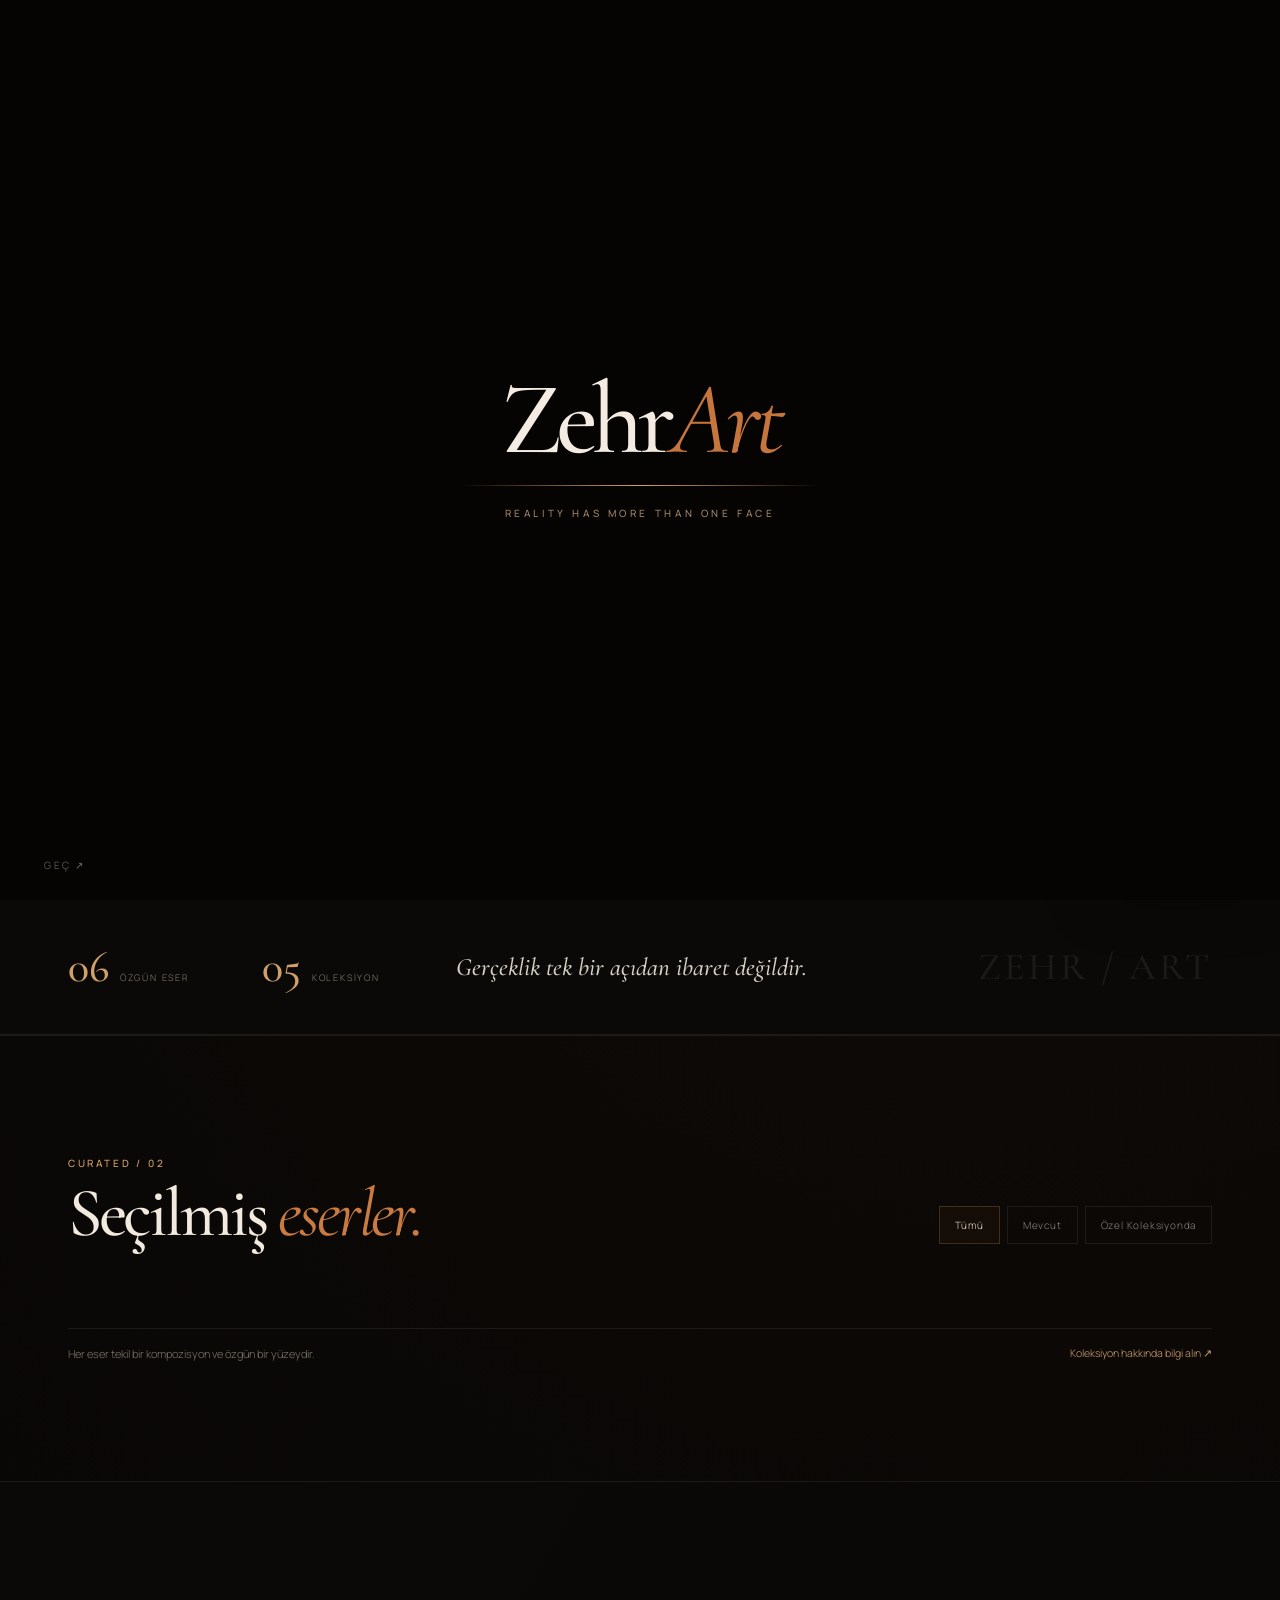
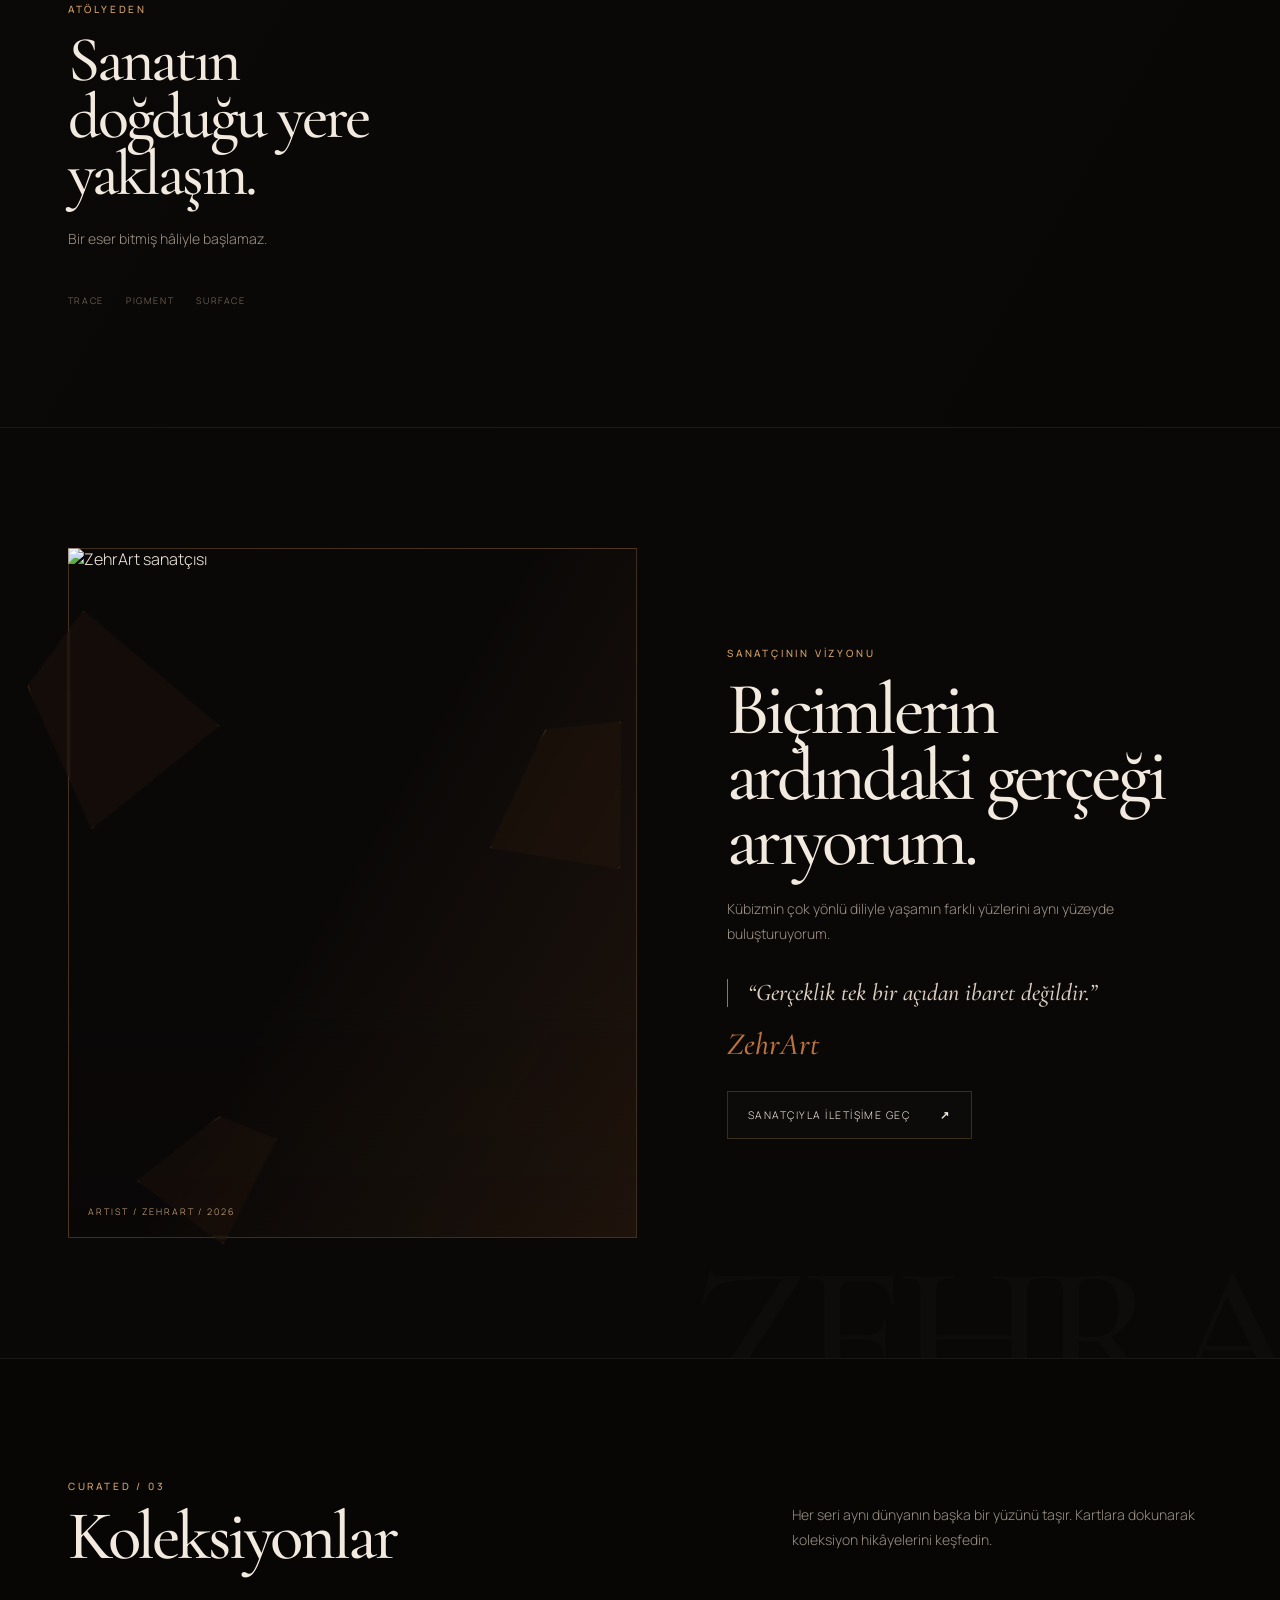
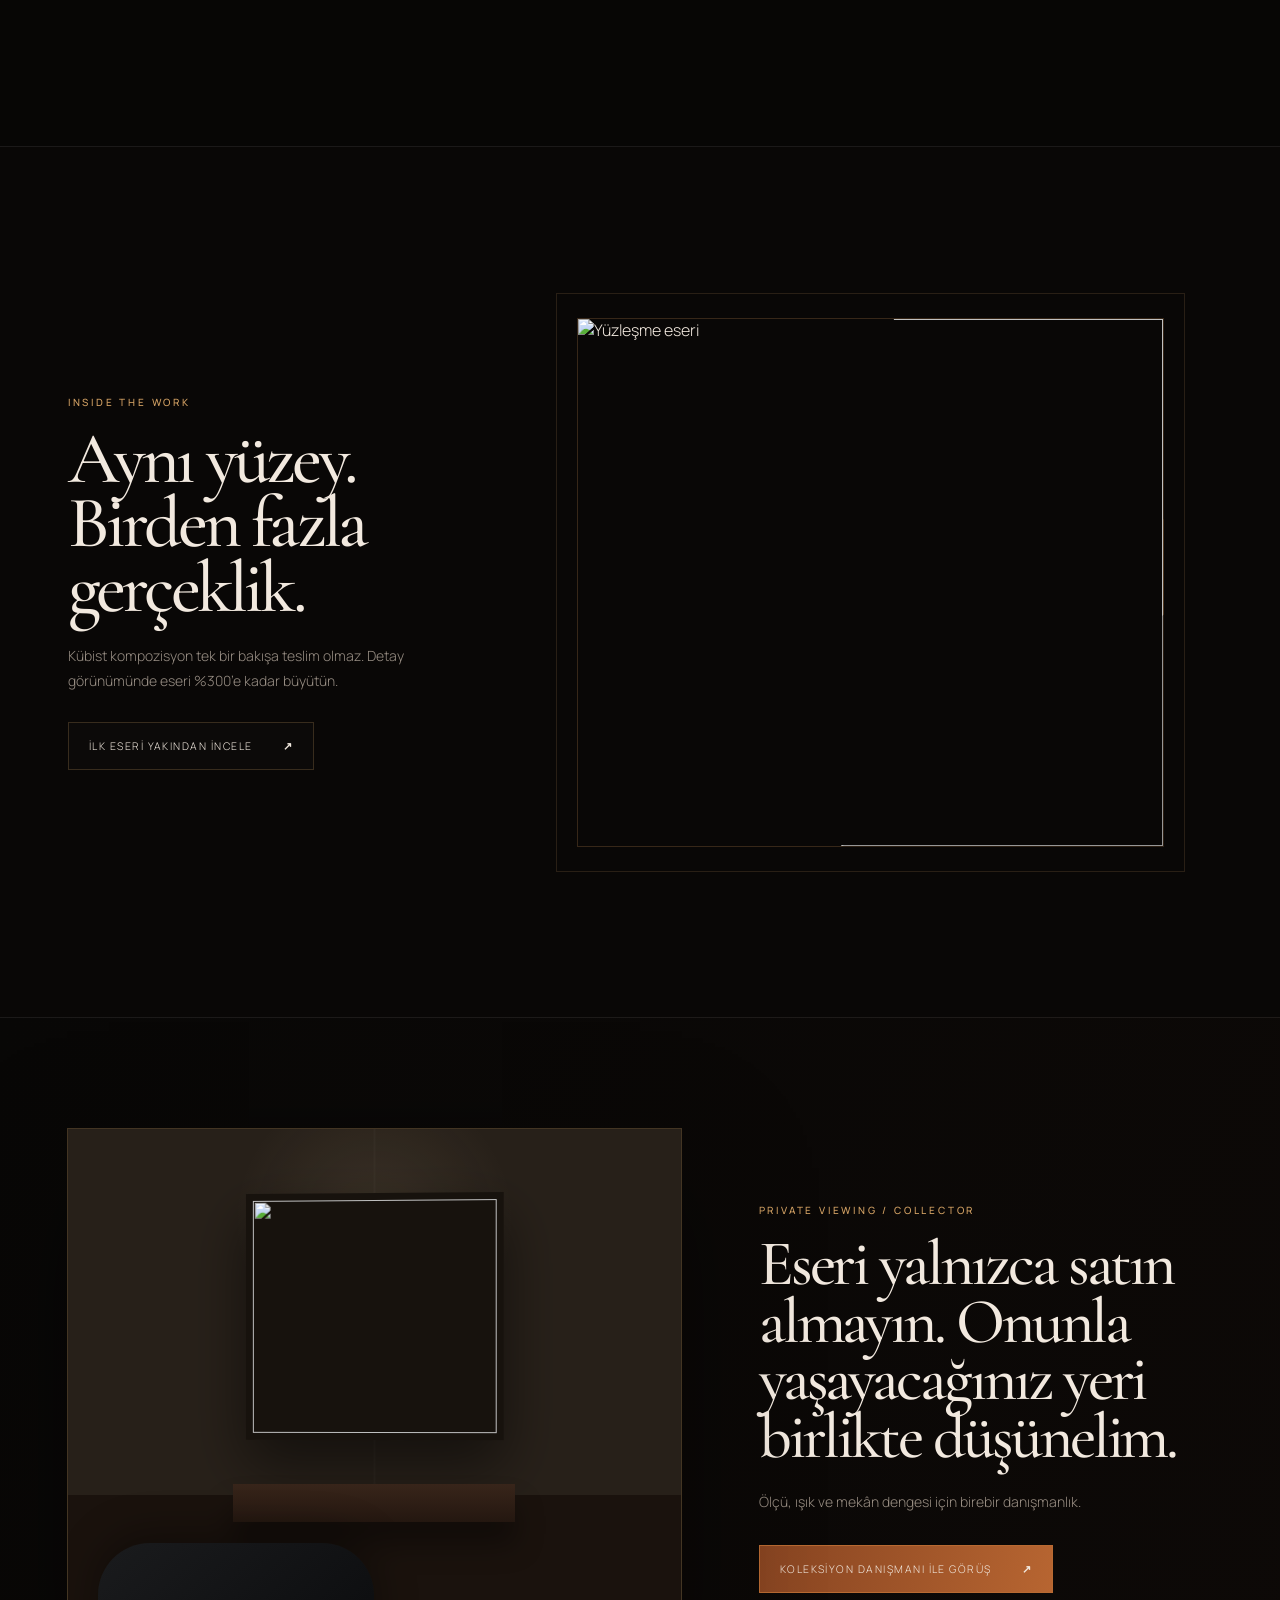
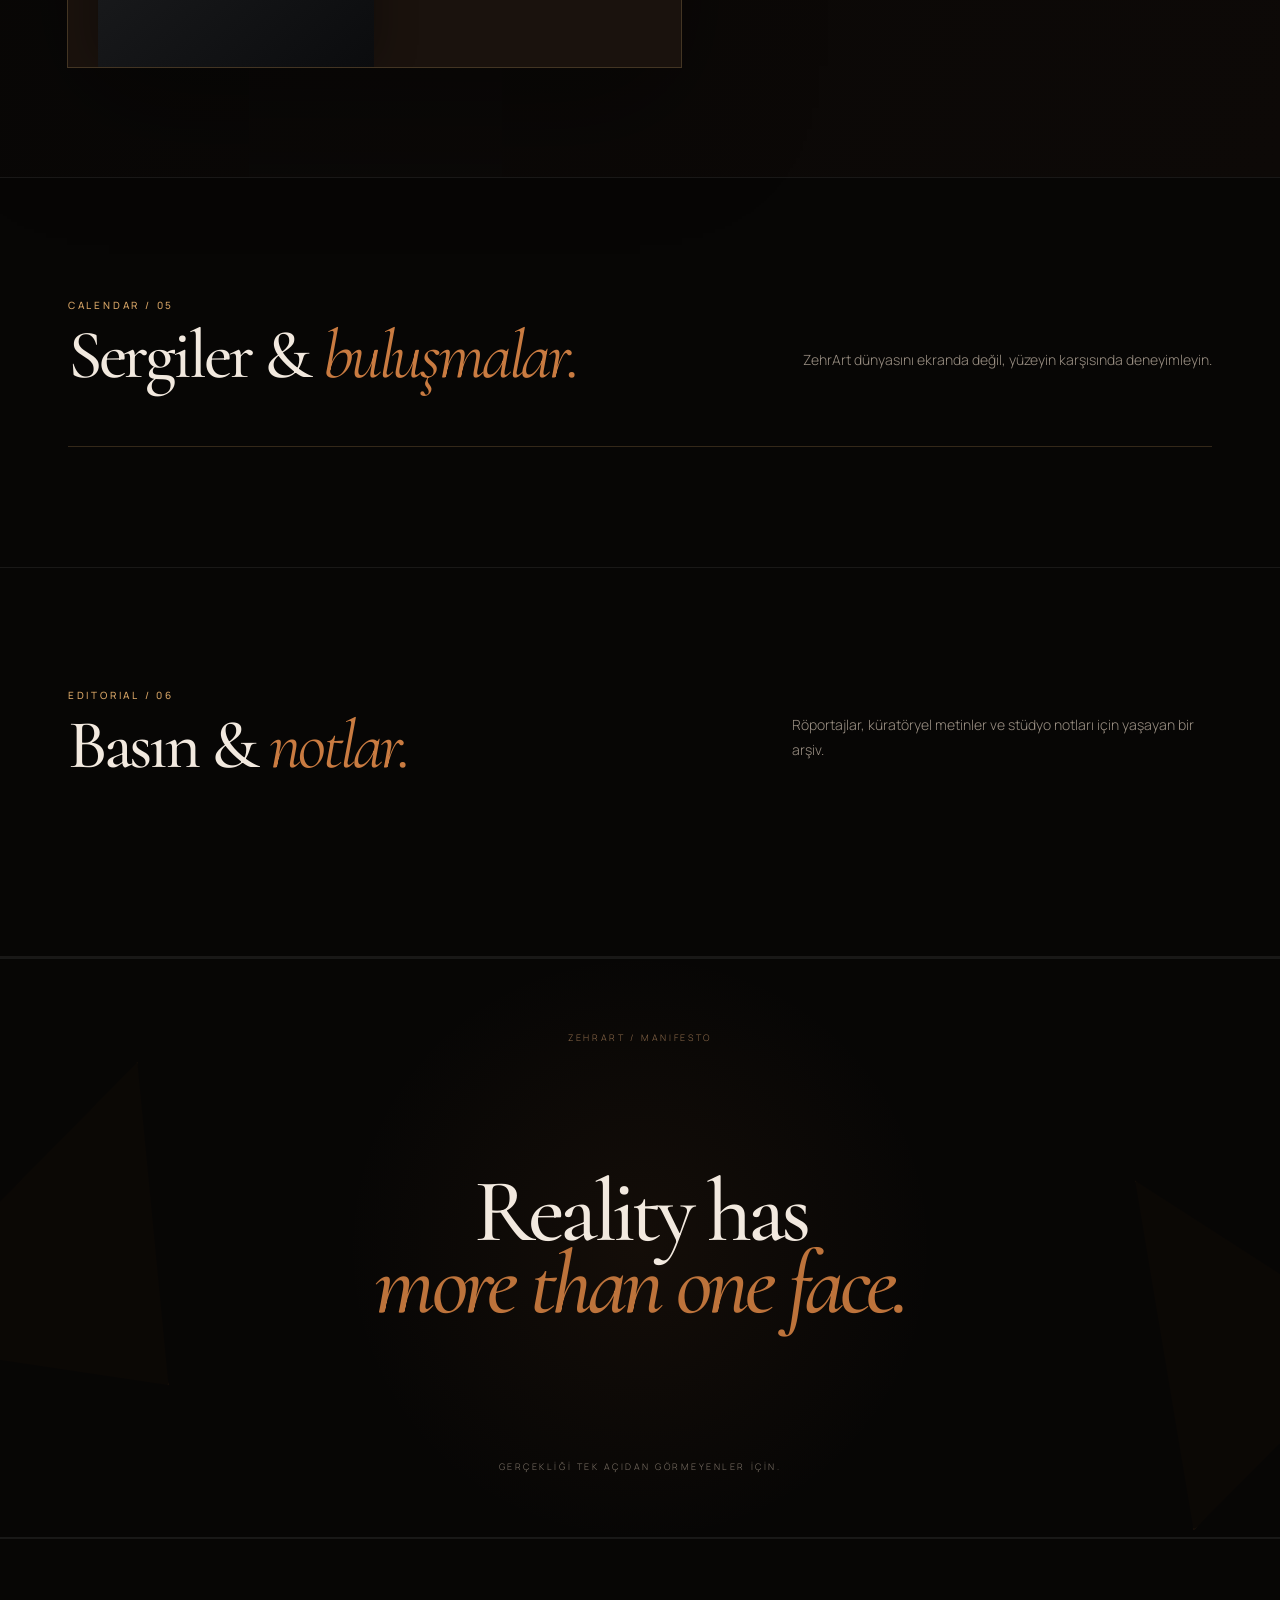
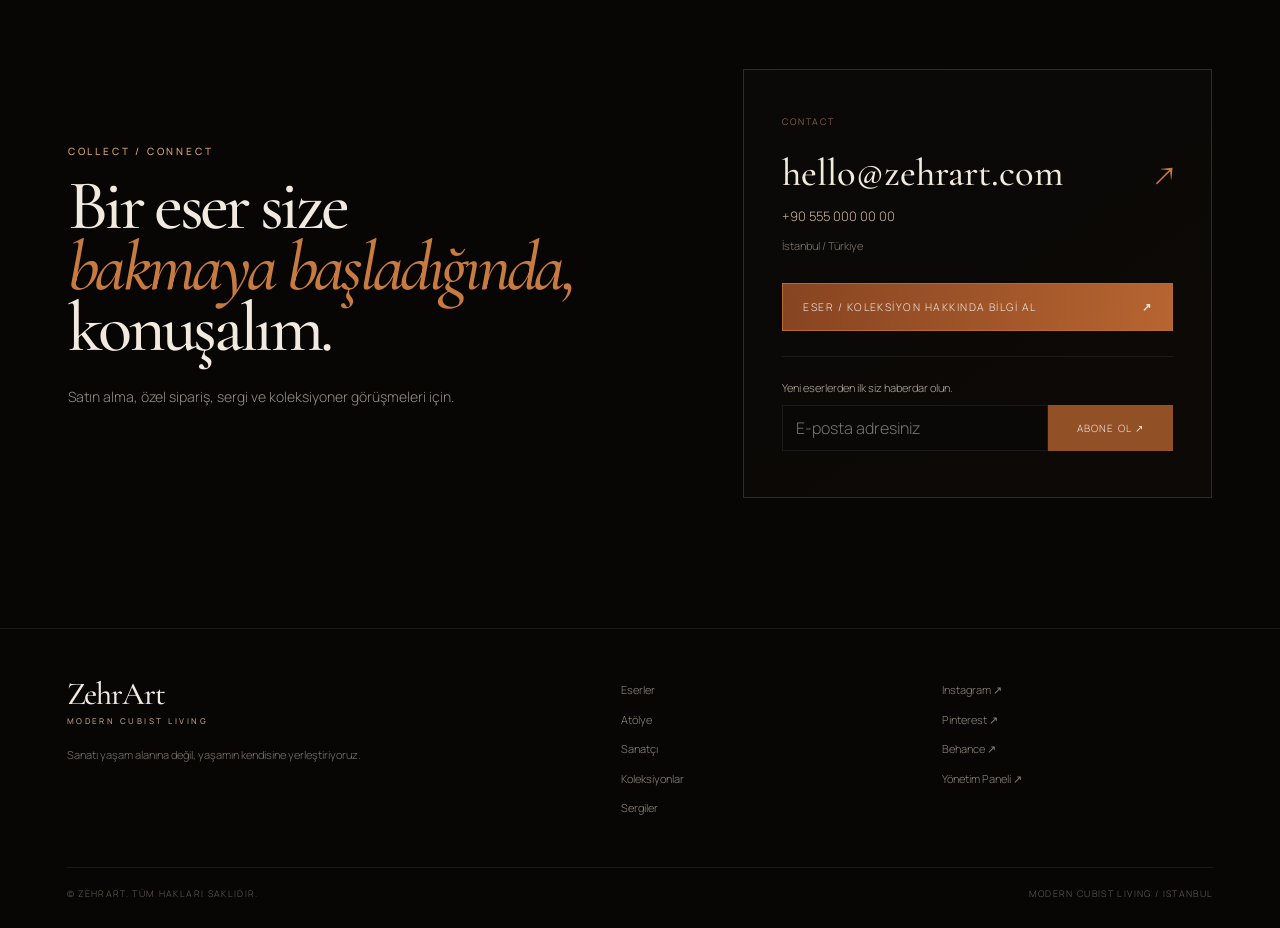
==== index.html @ ea4f8c6c "Add files via upload" ====
<!doctype html>
<html lang="tr">
<head>
  <meta charset="utf-8">
  <meta name="viewport" content="width=device-width,initial-scale=1,viewport-fit=cover">
  <meta name="theme-color" content="#080706">
  <meta name="description" content="ZehrArt — modern kübist sanat, özgün eserler ve koleksiyoner deneyimi.">
  <meta property="og:title" content="ZehrArt — Modern Cubist Living">
  <meta property="og:description" content="Gerçeklik tek bir açıdan ibaret değildir.">
  <title>ZehrArt — Modern Cubist Living</title>
  <link rel="preconnect" href="https://fonts.googleapis.com">
  <link rel="preconnect" href="https://fonts.gstatic.com" crossorigin>
  <link href="https://fonts.googleapis.com/css2?family=Cormorant+Garamond:ital,wght@0,400;0,500;0,600;1,400;1,500&family=Manrope:wght@300;400;500;600&display=swap" rel="stylesheet">
  <link rel="icon" href="data:image/svg+xml,<svg xmlns='http://www.w3.org/2000/svg' viewBox='0 0 64 64'><rect width='64' height='64' rx='14' fill='%23080706'/><path d='M8 49 30 8l12 24 14-13v30H8z' fill='%23b86a32'/><path d='M19 49 42 15 56 49z' fill='%23edd1aa' fill-opacity='.7'/></svg>">
  <link rel="stylesheet" href="styles.css">
  <noscript><style>#intro{display:none!important}</style></noscript>
</head>
<body>
  <div class="signature-transition" id="signatureTransition" aria-hidden="true"><i></i><i></i><i></i></div>

  <div class="intro" id="intro" aria-hidden="true">
    <div class="intro-geometry" aria-hidden="true"><i></i><i></i><i></i></div>
    <div class="intro-mark">
      <div class="intro-name"><span>Zehr</span><em>Art</em></div>
      <div class="intro-rule"></div>
      <small id="introLine">REALITY HAS MORE THAN ONE FACE</small>
    </div>
    <button class="intro-skip" id="introSkip" type="button">GEÇ ↗</button>
  </div>

  <div class="grain" aria-hidden="true"></div>
  <div class="ambient" id="ambient" aria-hidden="true"></div>
  <div class="scroll-progress" id="scrollProgress"></div>

  <header class="header" id="header">
    <a class="brand" href="#top" aria-label="ZehrArt ana sayfa">
      <strong data-brand>ZehrArt</strong>
      <small data-tagline>MODERN CUBIST LIVING</small>
    </a>
    <button class="nav-toggle" id="navToggle" aria-label="Menüyü aç" aria-expanded="false"><i></i><i></i></button>
    <nav class="nav" id="nav">
      <a href="#top" class="active">Ana Sayfa</a>
      <a href="#works">Eserler</a>
      <a href="#atelier">Atölye</a>
      <a href="#artist">Sanatçı</a>
      <a href="#collections">Koleksiyonlar</a>
      <a href="#exhibitions">Sergiler</a>
      <a href="#contact">İletişim</a>
    </nav>
    <div class="header-actions">
      <button class="icon-btn" id="searchOpen" aria-label="Eser ara"><svg viewBox="0 0 24 24" aria-hidden="true"><circle cx="10.5" cy="10.5" r="6.5"/><path d="m16 16 4 4"/></svg></button>
      <a class="icon-btn admin-link" href="admin/" aria-label="Yönetim paneli"><svg viewBox="0 0 24 24" aria-hidden="true"><path d="M4 20v-2.5A4.5 4.5 0 0 1 8.5 13h7a4.5 4.5 0 0 1 4.5 4.5V20"/><circle cx="12" cy="7" r="4"/></svg></a>
    </div>
  </header>

  <main id="top">
    <section class="hero">
      <div class="hero-lines" aria-hidden="true"></div>
      <div class="hero-copy reveal">
        <span class="eyebrow" data-hero-eyebrow>KÜBİZMİN ZAMANSIZ DİLİ</span>
        <h1><span data-hero-a>Modern</span><em data-hero-b>Kübist Yaşam</em></h1>
        <p data-hero-subtitle>Geometrinin, ışığın ve duygunun parçalarını yeniden kuran özgün eserler. ZehrArt, kübist bakışı çağdaş yaşamın içine taşır.</p>
        <div class="hero-actions">
          <a class="btn btn-fill signature-link" href="#works" data-hero-cta>Koleksiyonu Keşfet <b>↗</b></a>
          <a class="text-link signature-link" href="#artist" data-hero-secondary>Sanatçının Dünyasına Gir <b>↓</b></a>
        </div>
        <div class="hero-signature"><span>01</span><i></i><small>ART / FORM / LIFE</small></div>
      </div>

      <div class="hero-stage reveal" id="heroStage">
        <div class="stage-glow" aria-hidden="true"></div>
        <div class="hero-scene" data-depth=".32"><img id="heroImage" src="assets/hero-scene.webp" alt="ZehrArt modern kübist yaşam sahnesi"></div>
        <div class="facet f1" data-depth="1.05"></div><div class="facet f2" data-depth=".75"></div><div class="facet f3" data-depth="1.25"></div>
        <div class="hero-work-card"><small>SELECTED WORK / 01</small><strong id="heroWorkTitle">Yüzleşme</strong><span id="heroWorkMeta">2026 · 120 × 100 cm</span></div>
      </div>
      <div class="hero-scroll"><span>SCROLL</span><i></i></div>
    </section>

    <section class="intro-strip reveal">
      <div><b id="metricWorks">06</b><span>ÖZGÜN ESER</span></div>
      <div><b id="metricCollections">05</b><span>KOLEKSİYON</span></div>
      <blockquote data-manifesto>Gerçeklik tek bir açıdan ibaret değildir.</blockquote>
      <div class="strip-word">ZEHR / ART</div>
    </section>

    <section class="section works" id="works">
      <header class="section-head reveal"><div><span class="eyebrow">CURATED / 02</span><h2>Seçilmiş <em>eserler.</em></h2></div><div class="filters" id="filters"><button class="active" data-filter="all">Tümü</button><button data-filter="available">Mevcut</button><button data-filter="sold">Özel Koleksiyonda</button></div></header>
      <div class="work-grid" id="workGrid"></div>
      <div class="works-foot reveal"><span>Her eser tekil bir kompozisyon ve özgün bir yüzeydir.</span><button class="link-button" data-inquiry-general>Koleksiyon hakkında bilgi alın ↗</button></div>
    </section>

    <section class="atelier" id="atelier">
      <div class="atelier-copy reveal"><span class="eyebrow" data-atelier-eyebrow>ATÖLYEDEN</span><h2 data-atelier-title>Sanatın doğduğu yere yaklaşın.</h2><p data-atelier-text>Bir eser bitmiş hâliyle başlamaz.</p><div class="atelier-index"><span>TRACE</span><span>PIGMENT</span><span>SURFACE</span></div></div>
      <div class="atelier-cards" id="atelierCards"></div>
    </section>

    <section class="section artist" id="artist">
      <div class="artist-visual reveal" id="artistVisual"><img id="artistImage" src="assets/artist-zehrart.webp" alt="ZehrArt sanatçısı"><div class="artist-facet af1"></div><div class="artist-facet af2"></div><div class="artist-facet af3"></div><span class="artist-stamp">ARTIST / ZEHRART / 2026</span></div>
      <div class="artist-copy reveal"><span class="eyebrow" data-artist-eyebrow>SANATÇININ VİZYONU</span><h2 data-artist-title>Biçimlerin ardındaki gerçeği arıyorum.</h2><p data-artist-text>Kübizmin çok yönlü diliyle yaşamın farklı yüzlerini aynı yüzeyde buluşturuyorum.</p><blockquote data-artist-quote>“Gerçeklik tek bir açıdan ibaret değildir.”</blockquote><div class="signature" data-artist-signature>ZehrArt</div><button class="btn btn-outline" data-inquiry-general>Sanatçıyla İletişime Geç <b>↗</b></button></div>
      <div class="artist-ghost" aria-hidden="true">ZEHRA</div>
    </section>

    <section class="section collections" id="collections">
      <header class="section-head reveal"><div><span class="eyebrow">CURATED / 03</span><h2>Koleksiyonlar</h2></div><p>Her seri aynı dünyanın başka bir yüzünü taşır. Kartlara dokunarak koleksiyon hikâyelerini keşfedin.</p></header>
      <div class="collection-grid" id="collectionGrid"></div>
    </section>

    <section class="section immersive" id="immersive">
      <div class="immersive-copy reveal"><span class="eyebrow" data-immersive-eyebrow>INSIDE THE WORK</span><h2 data-immersive-title>Aynı yüzey. Birden fazla gerçeklik.</h2><p data-immersive-text>Kübist kompozisyon tek bir bakışa teslim olmaz. Detay görünümünde eseri %300’e kadar büyütün.</p><button class="btn btn-outline" id="immersiveOpen">İlk Eseri Yakından İncele <b>↗</b></button></div>
      <div class="depth-art reveal" id="depthArt"><div class="depth-image d1"><img src="assets/art-01.webp" alt="Yüzleşme eseri"></div><div class="depth-image d2"><img src="assets/art-01.webp" alt=""></div><div class="depth-image d3"><img src="assets/art-01.webp" alt=""></div><div class="depth-frame"></div></div>
    </section>

    <section class="collector" id="collector">
      <div class="collector-room room-mini room-loft reveal" aria-hidden="true"><div class="mini-wall"><div class="mini-art"><img src="assets/art-03.webp" alt=""></div><div class="mini-console"></div><div class="mini-sofa"></div></div></div>
      <div class="collector-copy reveal"><span class="eyebrow" data-collector-eyebrow>PRIVATE VIEWING / COLLECTOR</span><h2 data-collector-title>Eseri yalnızca satın almayın. Onunla yaşayacağınız yeri birlikte düşünelim.</h2><p data-collector-text>Ölçü, ışık ve mekân dengesi için birebir danışmanlık.</p><button class="btn btn-fill" data-inquiry-general data-collector-cta>Koleksiyon Danışmanı ile Görüş <b>↗</b></button></div>
    </section>

    <section class="section exhibitions" id="exhibitions">
      <header class="section-head reveal"><div><span class="eyebrow">CALENDAR / 05</span><h2>Sergiler & <em>buluşmalar.</em></h2></div><p>ZehrArt dünyasını ekranda değil, yüzeyin karşısında deneyimleyin.</p></header>
      <div class="exhibition-list" id="exhibitionList"></div>
    </section>

    <section class="section press" id="press">
      <header class="section-head reveal"><div><span class="eyebrow">EDITORIAL / 06</span><h2>Basın & <em>notlar.</em></h2></div><p>Röportajlar, küratöryel metinler ve stüdyo notları için yaşayan bir arşiv.</p></header>
      <div class="press-grid" id="pressGrid"></div>
    </section>

    <section class="services"><div class="service-grid" id="serviceGrid"></div></section>

    <section class="manifesto reveal"><div class="manifesto-facet mf1"></div><div class="manifesto-facet mf2"></div><small>ZEHRART / MANIFESTO</small><p>Reality has <em>more than one face.</em></p><span>GERÇEKLİĞİ TEK AÇIDAN GÖRMEYENLER İÇİN.</span></section>

    <section class="section contact" id="contact">
      <div class="contact-copy reveal"><span class="eyebrow">COLLECT / CONNECT</span><h2>Bir eser size<br><em>bakmaya başladığında,</em><br>konuşalım.</h2><p>Satın alma, özel sipariş, sergi ve koleksiyoner görüşmeleri için.</p></div>
      <div class="contact-card reveal"><small>CONTACT</small><a class="contact-mail" id="contactMail" href="mailto:hello@zehrart.com">hello@zehrart.com <span>↗</span></a><a class="contact-phone" id="contactPhone" href="#">+90 555 000 00 00</a><span id="contactCity">İstanbul / Türkiye</span><button class="btn btn-fill inquiry-wide" data-inquiry-general>Eser / Koleksiyon Hakkında Bilgi Al <b>↗</b></button><form id="newsletter"><label>Yeni eserlerden ilk siz haberdar olun.</label><div><input type="email" id="newsletterEmail" placeholder="E-posta adresiniz" required><button>ABONE OL ↗</button></div><small id="newsletterStatus"></small></form></div>
    </section>
  </main>

  <footer class="footer"><div class="footer-brand"><a class="brand" href="#top"><strong data-brand>ZehrArt</strong><small data-tagline>MODERN CUBIST LIVING</small></a><p>Sanatı yaşam alanına değil, yaşamın kendisine yerleştiriyoruz.</p></div><div class="footer-links"><a href="#works">Eserler</a><a href="#atelier">Atölye</a><a href="#artist">Sanatçı</a><a href="#collections">Koleksiyonlar</a><a href="#exhibitions">Sergiler</a></div><div class="footer-links"><a id="instagramLink" href="#">Instagram ↗</a><a id="pinterestLink" href="#">Pinterest ↗</a><a id="behanceLink" href="#">Behance ↗</a><a href="admin/">Yönetim Paneli ↗</a></div><div class="footer-bottom"><span>© <b id="year"></b> ZEHRART. TÜM HAKLARI SAKLIDIR.</span><span>MODERN CUBIST LIVING / ISTANBUL</span></div></footer>

  <button class="concierge" id="concierge" data-inquiry-general><span>PRIVATE VIEWING</span><b>◇</b></button>

  <!-- ART EXPERIENCE -->
  <div class="art-modal" id="artModal" aria-hidden="true">
    <button class="modal-bg" id="modalBg" aria-label="Kapat"></button><button class="modal-close" id="modalClose" aria-label="Kapat">×</button>
    <section class="modal-visual" id="modalVisual">
      <div class="viewer-toolbar"><button id="zoomToggle">YAKINDAN İNCELE</button><div class="zoom-controls" id="zoomControls"><button id="zoomMinus">−</button><input id="zoomRange" type="range" min="100" max="300" step="10" value="100"><button id="zoomPlus">+</button><span id="zoomValue">100%</span><button id="zoomReset">SIFIRLA</button></div></div>
      <div class="zoom-stage" id="zoomStage"><img id="modalImage" alt=""></div>
      <div class="modal-nav"><button id="prevArt">← ÖNCEKİ</button><span>SCROLL / DRAG TO INSPECT</span><button id="nextArt">SONRAKİ →</button></div>
    </section>
    <aside class="modal-info">
      <span class="eyebrow" id="modalCollection"></span><h2 id="modalTitle"></h2><p class="modal-meta" id="modalMeta"></p><p id="modalDescription"></p>
      <div class="story-block"><small>ESER HİKÂYESİ</small><p id="modalStory"></p></div><div class="artist-note"><small>SANATÇI NOTU</small><p id="modalArtistNote"></p></div>
      <div class="modal-detail-grid" id="modalDetails"></div>
      <strong id="modalPrice"></strong><span class="modal-state" id="modalState"></span>
      <div class="modal-actions"><button class="btn btn-fill" id="roomOpen">Mekânda Gör <b>↗</b></button><button class="btn btn-outline" id="modalAction">Eser Hakkında Bilgi Al <b>↗</b></button></div>
    </aside>
  </div>

  <!-- ROOM VISUALIZER -->
  <div class="room-modal" id="roomModal" aria-hidden="true">
    <button class="room-bg" id="roomBg" aria-label="Kapat"></button>
    <div class="room-shell"><header><div><span class="eyebrow">VIEW IN SPACE</span><h2>Mekânda Gör</h2></div><button id="roomClose">×</button></header><div class="room-tabs"><button class="active" data-room="loft">Koyu Loft</button><button data-room="gallery">Açık Galeri</button><button data-room="concrete">Modern Beton</button></div>
      <div class="room room-loft" id="roomScene"><div class="room-art" id="roomArt"><img id="roomArtImage" alt=""><span id="roomArtLabel"></span></div><div class="room-light"></div><div class="room-console"></div><div class="room-sofa"></div><div class="room-floor"></div><div class="measure" id="roomMeasure"></div></div>
      <footer><div><strong id="roomTitle"></strong><span id="roomMeta"></span></div><button class="btn btn-fill" id="roomInquiry">Bu Eser İçin Görüşme Talep Et <b>↗</b></button></footer>
    </div>
  </div>

  <!-- COLLECTION STORY -->
  <div class="story-modal" id="storyModal" aria-hidden="true"><button class="story-bg" id="storyBg" aria-label="Kapat"></button><div class="story-shell"><button class="story-close" id="storyClose">×</button><div class="story-image"><img id="storyImage" alt=""></div><div class="story-copy"><span class="eyebrow">COLLECTION STORY</span><h2 id="storyName"></h2><h3 id="storySubtitle"></h3><p id="storyManifesto"></p><button class="btn btn-outline" id="storyWorks">Bu Koleksiyondaki Eserler <b>↗</b></button></div></div></div>

  <!-- INQUIRY -->
  <div class="inquiry-modal" id="inquiryModal" aria-hidden="true"><button class="inquiry-bg" id="inquiryBg" aria-label="Kapat"></button><form class="inquiry-card" id="inquiryForm"><button class="inquiry-close" id="inquiryClose" type="button">×</button><span class="eyebrow">PRIVATE INQUIRY</span><h2>Bir görüşme başlatalım.</h2><p id="inquiryContext">Eser, özel sipariş veya koleksiyon danışmanlığı için bilgilerinizi bırakın.</p><input type="hidden" id="inquiryWorkId"><div class="inquiry-grid"><label>Ad Soyad<input id="inquiryName" required></label><label>E-posta<input id="inquiryEmail" type="email" required></label><label>Telefon<input id="inquiryPhone"></label><label>Konu<select id="inquiryType"><option>Eser hakkında bilgi</option><option>Koleksiyon danışmanlığı</option><option>Özel sipariş</option><option>Sergi / iş birliği</option></select></label><label class="wide">Mesaj<textarea id="inquiryMessage" required placeholder="Size nasıl yardımcı olabiliriz?"></textarea></label></div><button class="btn btn-fill inquiry-submit">Talebi Gönder <b>↗</b></button><small id="inquiryStatus"></small></form></div>

  <!-- SEARCH -->
  <div class="search" id="search" aria-hidden="true"><button class="search-bg" id="searchBg" aria-label="Kapat"></button><div class="search-panel"><div class="search-head"><span>ESER ARA</span><button id="searchClose">×</button></div><input id="searchInput" type="search" placeholder="İsim, koleksiyon, yıl..." autocomplete="off"><div id="searchResults"></div></div></div>

  <script src="data/fallback-data.js"></script>
  <script src="app.js"></script>
</body>
</html>
---- styles.css ----
:root{
  --bg:#070605;--bg2:#0c0a08;--panel:#11100d;--panel2:#15110e;--ink:#f2e9df;--muted:#9b9084;
  --copper:#b86a32;--gold:#d5a365;--line:rgba(213,163,101,.22);--line2:rgba(255,255,255,.075);
  --ambient-rgb:184,106,50;
  --serif:"Cormorant Garamond","Bodoni MT",Didot,"Times New Roman",serif;
  --sans:"Manrope","Segoe UI Variable","Segoe UI",Arial,sans-serif;
}
*{box-sizing:border-box}html{scroll-behavior:smooth;background:var(--bg)}body{margin:0;background:var(--bg);color:var(--ink);font-family:var(--sans);overflow-x:hidden;font-weight:300}body.modal-open{overflow:hidden}a{color:inherit;text-decoration:none}button,input,textarea,select{font:inherit;color:inherit}button{cursor:pointer}img{display:block;max-width:100%}::selection{background:var(--copper);color:white}
.grain{position:fixed;inset:0;z-index:900;pointer-events:none;opacity:.032;background-image:url("data:image/svg+xml,%3Csvg viewBox='0 0 180 180' xmlns='http://www.w3.org/2000/svg'%3E%3Cfilter id='n'%3E%3CfeTurbulence type='fractalNoise' baseFrequency='.78' numOctaves='3' stitchTiles='stitch'/%3E%3C/filter%3E%3Crect width='100%25' height='100%25' filter='url(%23n)' opacity='.62'/%3E%3C/svg%3E")}.ambient{position:fixed;width:52vw;height:52vw;right:-14vw;top:8vh;border-radius:50%;background:radial-gradient(circle,rgba(var(--ambient-rgb),.12),rgba(var(--ambient-rgb),0) 66%);filter:blur(32px);z-index:0;pointer-events:none;transition:background 900ms ease}.scroll-progress{position:fixed;top:0;left:0;height:1px;width:0;background:linear-gradient(90deg,var(--copper),#efc68f);z-index:960}

/* restrained brand intro */
.intro{position:fixed;inset:0;z-index:1200;background:#050403;display:grid;place-items:center;overflow:hidden;transition:opacity .45s ease,visibility .45s}.intro.done{opacity:0;visibility:hidden;pointer-events:none}.intro:before,.intro:after{content:"";position:absolute;top:0;bottom:0;width:58%;background:#050403;z-index:4;transition:transform .72s cubic-bezier(.76,0,.24,1)}.intro:before{left:0;clip-path:polygon(0 0,100% 0,78% 100%,0 100%)}.intro:after{right:0;clip-path:polygon(22% 0,100% 0,100% 100%,0 100%)}.intro.exit:before{transform:translateX(-105%)}.intro.exit:after{transform:translateX(105%)}.intro-geometry{position:absolute;inset:0;z-index:1}.intro-geometry i{position:absolute;border:1px solid rgba(205,129,68,.22);background:linear-gradient(145deg,rgba(184,106,50,.07),transparent);clip-path:polygon(50% 0,100% 78%,0 100%);opacity:0;animation:introFacet .7s forwards}.intro-geometry i:nth-child(1){width:210px;height:260px;left:18%;top:25%;transform:rotate(-24deg);animation-delay:.05s}.intro-geometry i:nth-child(2){width:160px;height:190px;right:20%;top:17%;transform:rotate(31deg);animation-delay:.15s}.intro-geometry i:nth-child(3){width:130px;height:160px;right:29%;bottom:15%;transform:rotate(64deg);animation-delay:.25s}.intro-mark{position:relative;z-index:5;text-align:center;animation:introMark .75s .1s both}.intro-name{font:500 clamp(64px,8vw,130px)/.82 var(--serif);letter-spacing:-.055em}.intro-name span{color:#f4ece3}.intro-name em{font-style:italic;font-weight:400;color:#c6753c}.intro-rule{height:1px;width:min(360px,45vw);margin:24px auto 14px;background:linear-gradient(90deg,transparent,var(--gold),transparent);transform-origin:center;animation:introRule .7s .12s both}.intro-mark small{font:500 7px var(--sans);letter-spacing:.42em;color:#9f8267}.intro-skip{position:absolute;left:3vw;bottom:3vh;z-index:7;border:0;background:none;color:#756b62;font-size:7px;letter-spacing:.22em}.intro.exit .intro-mark{opacity:0;transform:scale(.99);transition:.25s}.intro.exit{background:transparent;transition-delay:.7s}@keyframes introFacet{from{opacity:0;filter:blur(6px)}to{opacity:1;filter:blur(0)}}@keyframes introMark{from{opacity:0;transform:translateY(8px)}to{opacity:1;transform:none}}@keyframes introRule{from{transform:scaleX(0);opacity:0}to{transform:scaleX(1);opacity:1}}

/* signature transition: one language across the site */
.signature-transition{position:fixed;inset:0;z-index:1100;pointer-events:none;visibility:hidden}.signature-transition i{position:absolute;inset:-10%;background:#090706;transform:translateX(-130%) skewX(-12deg);border-right:1px solid rgba(213,163,101,.22)}.signature-transition i:nth-child(2){background:#110c08;transition-delay:.055s}.signature-transition i:nth-child(3){background:#5e2f1b;opacity:.36;transition-delay:.1s}.signature-transition.active{visibility:visible}.signature-transition.active i{animation:planeSweep .58s cubic-bezier(.76,0,.24,1) both}.signature-transition.active i:nth-child(2){animation-delay:.045s}.signature-transition.active i:nth-child(3){animation-delay:.09s}@keyframes planeSweep{0%{transform:translateX(-130%) skewX(-12deg)}48%{transform:translateX(0) skewX(-12deg)}100%{transform:translateX(130%) skewX(-12deg)}}

/* header */
.header{height:82px;position:fixed;top:0;left:0;right:0;z-index:950;display:grid;grid-template-columns:250px 1fr 105px;align-items:center;padding:0 4.2vw;border-bottom:1px solid transparent;transition:.32s;background:linear-gradient(180deg,rgba(7,6,5,.86),rgba(7,6,5,0))}.header.scrolled{height:70px;background:rgba(7,6,5,.9);backdrop-filter:blur(18px);border-color:var(--line2)}.brand{display:inline-flex;flex-direction:column;width:max-content}.brand strong{font:600 33px/.82 var(--serif);letter-spacing:-.04em}.brand small{font:500 5.5px var(--sans);letter-spacing:.31em;color:#b99a79;margin-top:8px}.nav{justify-self:center;display:flex;gap:28px;align-items:center}.nav a{font-size:8px;color:#b6ada4;position:relative;transition:.22s}.nav a:after{content:"";position:absolute;left:0;right:100%;bottom:-9px;height:1px;background:var(--copper);transition:.25s}.nav a:hover,.nav a.active{color:#fff}.nav a.active:after,.nav a:hover:after{right:0}.header-actions{display:flex;gap:12px;justify-content:flex-end}.icon-btn{width:34px;height:34px;display:grid;place-items:center;background:none;border:0}.icon-btn svg{width:17px;fill:none;stroke:#ddd3c8;stroke-width:1.25}.nav-toggle{display:none;background:none;border:0;width:36px;height:36px;position:relative}.nav-toggle i{position:absolute;left:7px;width:22px;height:1px;background:#eee}.nav-toggle i:first-child{top:14px}.nav-toggle i:last-child{top:21px}

/* reusable */
.eyebrow{display:block;color:var(--gold);font:500 7px var(--sans);letter-spacing:.34em;text-transform:uppercase}.section{padding:118px 5.2vw;border-top:1px solid var(--line2);position:relative;z-index:1}.section-head{display:flex;justify-content:space-between;align-items:end;gap:40px;margin-bottom:58px}.section-head h2{font:500 clamp(48px,5.2vw,84px)/.88 var(--serif);margin:13px 0 0;letter-spacing:-.046em}.section-head h2 em{font-style:italic;color:#c97b41;font-weight:400}.section-head>p{max-width:420px;color:var(--muted);font-size:11px;line-height:1.8}.btn{min-height:46px;border:1px solid var(--line);padding:0 20px;display:inline-flex;align-items:center;justify-content:space-between;gap:30px;text-transform:uppercase;letter-spacing:.14em;font-size:7px;background:none;transition:transform .2s,border-color .2s,background .2s}.btn:hover{transform:translateY(-2px);border-color:rgba(229,169,107,.55)}.btn-fill{background:linear-gradient(100deg,#874421,#b76531);border-color:#b86a32}.btn-outline{background:rgba(255,255,255,.012)}.text-link{font-size:8px;letter-spacing:.12em;text-transform:uppercase;color:#aca299}.text-link b{color:#dfa269;margin-left:8px}.link-button{border:0;background:none;color:#d0a173;font-size:8px;padding:0}.reveal{opacity:1;transform:none}.motion-ready .reveal{opacity:0;transform:translateY(18px);transition:opacity .7s ease,transform .7s cubic-bezier(.2,.7,.2,1)}.motion-ready .reveal.in{opacity:1;transform:none}

/* hero */
.hero{min-height:100svh;padding:112px 4.2vw 46px;display:grid;grid-template-columns:minmax(390px,.88fr) minmax(600px,1.18fr);align-items:center;gap:3vw;position:relative;overflow:hidden;border-bottom:1px solid var(--line);z-index:1}.hero:before{content:"";position:absolute;inset:0;background:radial-gradient(circle at 73% 42%,rgba(var(--ambient-rgb),.10),transparent 34%),linear-gradient(112deg,#070605 0 42%,#0b0907 68%,#060504);z-index:0}.hero-lines{position:absolute;inset:0;z-index:1;opacity:.36;background:linear-gradient(120deg,transparent 0 18%,rgba(195,119,57,.14) 18.05% 18.1%,transparent 18.15% 100%),linear-gradient(62deg,transparent 0 38%,rgba(195,119,57,.09) 38.05% 38.1%,transparent 38.15% 100%)}.hero-copy{position:relative;z-index:3;padding-left:3.6vw}.hero h1{font:500 clamp(58px,6.25vw,108px)/.79 var(--serif);letter-spacing:-.055em;margin:22px 0 29px;max-width:750px}.hero h1 span,.hero h1 em{display:block}.hero h1 em{font-style:italic;font-weight:400;color:#c87940;margin:6px 0 0 4vw}.hero-copy>p{font-size:12px;line-height:1.82;color:#aaa096;max-width:520px}.hero-actions{display:flex;gap:25px;align-items:center;margin-top:32px}.hero-signature{display:flex;align-items:center;gap:12px;margin-top:50px;color:#70675f;font-size:7px;letter-spacing:.19em}.hero-signature i{height:1px;width:64px;background:linear-gradient(90deg,var(--gold),transparent)}.hero-signature span{color:#e2bb8f}.hero-stage{position:relative;z-index:2;height:min(72vh,720px);min-height:520px;perspective:1300px;transform-style:preserve-3d}.hero-scene{position:absolute;inset:2% 0 7%;border:1px solid rgba(218,158,94,.29);overflow:hidden;box-shadow:0 42px 120px rgba(0,0,0,.58);transform-style:preserve-3d;transition:transform .36s ease-out}.hero-scene img{width:100%;height:100%;object-fit:cover}.hero-scene:after{content:"";position:absolute;inset:0;background:linear-gradient(90deg,rgba(7,6,5,.10),transparent 42%),linear-gradient(0deg,rgba(0,0,0,.24),transparent 32%)}.stage-glow{position:absolute;inset:14% 12%;filter:blur(90px);background:rgb(var(--ambient-rgb));opacity:.12;border-radius:50%;transition:background .7s}.facet{position:absolute;pointer-events:none;clip-path:polygon(50% 0,100% 78%,10% 100%,0 28%);border:1px solid rgba(219,154,89,.22);background:linear-gradient(145deg,rgba(228,176,116,.10),rgba(255,255,255,.012));backdrop-filter:blur(2px);transition:transform .4s ease-out}.f1{width:105px;height:135px;left:-5%;top:23%;transform:rotate(-18deg)}.f2{width:72px;height:98px;right:1%;top:5%;transform:rotate(27deg)}.hero-work-card{position:absolute;right:2.5%;bottom:0;background:rgba(7,6,5,.9);backdrop-filter:blur(15px);border-left:1px solid var(--copper);padding:14px 18px;min-width:240px;z-index:4}.hero-work-card small{font-size:6px;letter-spacing:.21em;color:#9c7655}.hero-work-card strong{display:block;font:500 25px var(--serif);margin:5px 0}.hero-work-card span{font-size:7px;color:#82776c}.hero-scroll{position:absolute;z-index:3;right:4.2vw;bottom:21px;display:flex;align-items:center;gap:12px;color:#6f675f;font-size:6px;letter-spacing:.22em}.hero-scroll i{width:55px;height:1px;background:linear-gradient(90deg,var(--gold),transparent)}

/* metrics */
.intro-strip{min-height:132px;display:grid;grid-template-columns:160px 160px 1fr 240px;align-items:center;gap:22px;padding:24px 5.2vw;border-bottom:1px solid var(--line2);background:#0a0907;position:relative;z-index:1}.intro-strip>div:not(.strip-word){display:flex;align-items:baseline;gap:11px}.intro-strip b{font:500 43px var(--serif);color:#d0a06a}.intro-strip span{font-size:6px;letter-spacing:.2em;color:#887e73}.intro-strip blockquote{margin:0;font:italic 500 26px/1.08 var(--serif);color:#d7cec4}.strip-word{font:500 36px var(--serif);color:rgba(255,255,255,.07);letter-spacing:.08em;text-align:right}

/* works */
.filters{display:flex;gap:7px}.filters button{background:none;border:1px solid var(--line2);padding:10px 13px;color:#8d837a;font-size:7px;letter-spacing:.08em}.filters button.active,.filters button:hover{border-color:var(--line);color:#f0dfce;background:rgba(184,106,50,.055)}.work-grid{display:grid;grid-template-columns:1.15fr .85fr 1fr;grid-auto-rows:265px;gap:10px}.work-card{position:relative;overflow:hidden;border:1px solid var(--line2);background:#0c0a08;cursor:pointer;min-width:0}.work-card:nth-child(1),.work-card:nth-child(5){grid-row:span 2}.work-card:nth-child(4){grid-column:span 2}.work-card img{width:100%;height:100%;object-fit:cover;filter:saturate(.92) contrast(1.03);transition:transform .6s cubic-bezier(.2,.7,.2,1),filter .45s}.work-card:after{content:"";position:absolute;inset:0;background:linear-gradient(0deg,rgba(5,4,3,.94),rgba(5,4,3,0) 54%);pointer-events:none}.work-card:hover img{transform:scale(1.035);filter:saturate(1.05)}.work-card .meta{position:absolute;z-index:3;left:17px;right:17px;bottom:15px;display:flex;justify-content:space-between;align-items:end;gap:15px}.work-card h3{font:500 24px var(--serif);margin:0 0 4px}.work-card p{font-size:6.5px;color:#a3998f;margin:0}.work-card .price{font-size:7px;color:#dbad7a;text-align:right;max-width:135px}.work-no{position:absolute;z-index:3;left:14px;top:14px;font-size:6px;letter-spacing:.15em;color:#b7aa9d}.new-badge{position:absolute;z-index:4;right:12px;top:12px;padding:6px 8px;border:1px solid rgba(212,160,104,.42);background:rgba(7,6,5,.82);font-size:5.5px;letter-spacing:.14em;color:#dfa970}.sold-ribbon{position:absolute;z-index:5;right:-51px;top:30px;width:190px;padding:8px 0;text-align:center;transform:rotate(39deg);background:#a45a30;color:#130c08;font-weight:600;font-size:6px;letter-spacing:.16em}.work-card.sold img{filter:saturate(.55) brightness(.78)}.work-card.sold:hover img{filter:saturate(.72) brightness(.86)}.works-foot{border-top:1px solid var(--line2);margin-top:24px;padding-top:17px;display:flex;justify-content:space-between;color:#7f756b;font-size:8px}

/* atelier */
.atelier{padding:118px 5.2vw;display:grid;grid-template-columns:.78fr 1.42fr;gap:5vw;border-top:1px solid var(--line2);background:linear-gradient(115deg,#110d0a,#080706 55%);position:relative;z-index:1}.atelier-copy{position:sticky;top:115px;height:max-content}.atelier-copy h2{font:500 clamp(53px,5.3vw,86px)/.89 var(--serif);letter-spacing:-.046em;margin:16px 0 24px}.atelier-copy p{max-width:410px;color:#9e9388;font-size:11px;line-height:1.8}.atelier-index{display:flex;gap:16px;margin-top:34px;color:#7f7062;font-size:6px;letter-spacing:.18em}.atelier-cards{display:grid;grid-template-columns:1.15fr .85fr;grid-template-rows:320px 320px;gap:10px}.atelier-card{position:relative;overflow:hidden;border:1px solid var(--line2);min-height:0}.atelier-card.tall{grid-row:1/3}.atelier-card img{width:100%;height:100%;object-fit:cover;transition:transform .7s}.atelier-card:hover img{transform:scale(1.025)}.atelier-card:after{content:"";position:absolute;inset:0;background:linear-gradient(0deg,rgba(6,5,4,.88),transparent 52%)}.atelier-card>div{position:absolute;z-index:2;left:20px;right:20px;bottom:19px}.atelier-card small{font-size:6px;letter-spacing:.2em;color:#d1a16e}.atelier-card h3{font:500 27px var(--serif);margin:7px 0}.atelier-card p{margin:0;font-size:7px;line-height:1.6;color:#b2a79c;max-width:300px}

/* artist */
.artist{display:grid;grid-template-columns:1.05fr .95fr;gap:7vw;align-items:center;min-height:760px;overflow:hidden;background:radial-gradient(circle at 22% 50%,rgba(172,90,38,.08),transparent 30%)}.artist-visual{height:610px;position:relative;overflow:hidden;border:1px solid var(--line);clip-path:polygon(0 0,90% 0,100% 14%,93% 100%,0 92%)}.artist-visual img{width:100%;height:100%;object-fit:cover;object-position:center 35%;transition:transform .45s ease-out;filter:saturate(.92)}.artist-visual:after{content:"";position:absolute;inset:0;background:linear-gradient(120deg,transparent 48%,rgba(184,106,50,.12)),linear-gradient(0deg,rgba(6,5,4,.24),transparent 40%)}.artist-facet{position:absolute;z-index:3;border:1px solid rgba(219,154,89,.24);background:rgba(126,66,32,.08);clip-path:polygon(50% 0,100% 78%,0 100%);transition:transform .4s ease-out}.af1{width:210px;height:270px;left:-55px;top:80px;transform:rotate(-16deg)}.af2{width:180px;height:230px;right:-35px;bottom:40px;transform:rotate(29deg)}.artist-stamp{position:absolute;z-index:4;left:20px;bottom:20px;font-size:6px;letter-spacing:.22em;color:#d4ad83}.artist-copy{position:relative;z-index:2}.artist-copy h2{font:500 clamp(54px,5.6vw,90px)/.88 var(--serif);letter-spacing:-.05em;margin:17px 0 24px;max-width:760px}.artist-copy>p{color:#9d9287;line-height:1.85;font-size:11px;max-width:580px}.artist-copy blockquote{margin:32px 0 14px;padding:0 0 0 20px;border-left:1px solid var(--copper);font:italic 500 24px/1.15 var(--serif);color:#dccfc1}.signature{font:italic 500 31px var(--serif);color:#bd733d;margin:18px 0 28px}.artist-ghost{position:absolute;right:-1vw;bottom:-5vw;font:500 16vw/.8 var(--serif);color:rgba(255,255,255,.018);letter-spacing:-.07em;pointer-events:none}

/* collection stories */
.collection-grid{display:grid;grid-template-columns:repeat(4,1fr);gap:10px}.collection-card{height:440px;position:relative;border:1px solid var(--line2);overflow:hidden;cursor:pointer;background:#0b0908}.collection-card img{width:100%;height:100%;object-fit:cover;transition:transform .6s,filter .5s}.collection-card:after{content:"";position:absolute;inset:0;background:linear-gradient(0deg,rgba(6,5,4,.95),transparent 58%)}.collection-card:hover img{transform:scale(1.03);filter:saturate(1.07)}.collection-info{position:absolute;z-index:2;left:18px;right:18px;bottom:17px}.collection-info h3{font:500 31px/.95 var(--serif);margin:0 0 5px}.collection-info p{font:italic 500 16px var(--serif);color:#d39a65;margin:0 0 12px}.collection-info span{font-size:6px;letter-spacing:.16em;color:#95897e}.collection-info b{position:absolute;right:0;bottom:0;font-weight:300;color:#d7a26d}

/* immersive */
.immersive{display:grid;grid-template-columns:.68fr 1.32fr;gap:6vw;align-items:center;min-height:780px;background:#090706}.immersive-copy h2{font:500 clamp(54px,5.7vw,94px)/.88 var(--serif);letter-spacing:-.052em;margin:18px 0 24px}.immersive-copy p{color:#988e84;line-height:1.8;font-size:11px;max-width:470px;margin-bottom:28px}.depth-art{height:610px;position:relative;perspective:1100px;transform-style:preserve-3d}.depth-image{position:absolute;inset:8% 7%;overflow:hidden;border:1px solid rgba(216,153,90,.22);transition:transform .45s ease-out,opacity .45s}.depth-image img{width:100%;height:100%;object-fit:cover}.d1{clip-path:polygon(0 0,54% 0,45% 100%,0 100%)}.d2{clip-path:polygon(54% 0,100% 0,100% 56%,45% 100%)}.d3{clip-path:polygon(72% 52%,100% 38%,100% 100%,45% 100%);opacity:.78}.depth-frame{position:absolute;inset:4%;border:1px solid rgba(213,163,101,.16);pointer-events:none}

/* collector + css room preview */
.collector{min-height:760px;padding:90px 5.2vw;display:grid;grid-template-columns:1.15fr .85fr;gap:6vw;align-items:center;border-top:1px solid var(--line2);background:linear-gradient(135deg,#0c0907,#080706);position:relative;z-index:1}.collector-copy h2{font:500 clamp(50px,5vw,82px)/.9 var(--serif);letter-spacing:-.047em;margin:18px 0 24px}.collector-copy p{font-size:11px;line-height:1.8;color:#998e83;max-width:560px;margin-bottom:30px}.room-mini{height:540px;border:1px solid var(--line);position:relative;overflow:hidden;background:#1a1611}.mini-wall{position:absolute;inset:0;background:linear-gradient(180deg,#272019 0 68%,#1a120d 68%);perspective:900px}.mini-wall:before{content:"";position:absolute;inset:0 0 32%;background:radial-gradient(circle at 50% 25%,rgba(255,220,170,.09),transparent 34%),linear-gradient(90deg,transparent 49.7%,rgba(255,255,255,.025) 50%,transparent 50.3%)}.mini-art{position:absolute;left:50%;top:12%;width:42%;height:46%;transform:translateX(-50%) rotateY(-2deg);padding:7px;background:#17120d;box-shadow:0 25px 55px rgba(0,0,0,.5)}.mini-art img{width:100%;height:100%;object-fit:cover}.mini-console{position:absolute;left:27%;right:27%;bottom:27%;height:7%;background:linear-gradient(#38251a,#241710);box-shadow:0 22px 28px rgba(0,0,0,.35)}.mini-sofa{position:absolute;left:5%;bottom:0;width:45%;height:23%;background:linear-gradient(140deg,#1a1b1d,#0b0c0e);border-radius:52px 52px 0 0;box-shadow:0 -8px 40px rgba(0,0,0,.35)}

/* exhibitions & press */
.exhibition-list{border-top:1px solid var(--line)}.exhibition{display:grid;grid-template-columns:170px 1.2fr 1fr 130px;align-items:center;gap:30px;padding:24px 0;border-bottom:1px solid var(--line2);transition:padding .25s,background .25s}.exhibition:hover{padding-left:12px;background:linear-gradient(90deg,rgba(184,106,50,.045),transparent)}.exhibition .date,.exhibition .place,.exhibition .status{font-size:7px;letter-spacing:.09em;color:#8e8379}.exhibition h3{font:500 27px var(--serif);margin:0}.exhibition .status{color:#ce945d;text-align:right}.press-grid{display:grid;grid-template-columns:repeat(3,1fr);gap:10px}.press-card{min-height:280px;border:1px solid var(--line2);padding:26px;display:flex;flex-direction:column;background:linear-gradient(145deg,rgba(255,255,255,.014),rgba(184,106,50,.025));transition:transform .25s,border-color .25s}.press-card:hover{transform:translateY(-3px);border-color:var(--line)}.press-card small{font-size:6px;letter-spacing:.18em;color:#c09162}.press-card h3{font:500 29px/.98 var(--serif);margin:32px 0 14px}.press-card p{font-size:9px;line-height:1.75;color:#94897f}.press-card a{margin-top:auto;font-size:7px;color:#d5a16d}.press-card.placeholder{opacity:.65}

/* service strip */
.services{border-top:1px solid var(--line2);border-bottom:1px solid var(--line2);position:relative;z-index:1}.service-grid{display:grid;grid-template-columns:repeat(4,1fr)}.service{padding:31px 5vw 31px 25px;border-right:1px solid var(--line2)}.service:last-child{border-right:0}.service i{font:normal 31px var(--serif);color:#c67b42}.service h3{font:500 19px var(--serif);margin:13px 0 6px}.service p{margin:0;color:#8e847a;font-size:8px;line-height:1.65}

/* manifesto */
.manifesto{min-height:580px;display:grid;place-items:center;text-align:center;position:relative;overflow:hidden;border-top:1px solid var(--line2);border-bottom:1px solid var(--line2);background:radial-gradient(circle at center,rgba(var(--ambient-rgb),.07),transparent 42%),#070605;z-index:1}.manifesto>small{position:absolute;top:72px;color:#8e6b4b;font-size:6px;letter-spacing:.3em}.manifesto p{font:500 clamp(55px,7vw,116px)/.8 var(--serif);letter-spacing:-.052em;margin:0;max-width:1200px}.manifesto p em{display:block;font-style:italic;color:#bd733b}.manifesto>span{position:absolute;bottom:64px;color:#7e7368;font-size:6px;letter-spacing:.28em}.manifesto-facet{position:absolute;border:1px solid rgba(190,112,51,.14);clip-path:polygon(50% 0,100% 80%,0 100%);background:rgba(157,80,34,.025)}.mf1{width:300px;height:360px;left:-80px;top:90px;transform:rotate(22deg)}.mf2{width:260px;height:330px;right:-70px;bottom:50px;transform:rotate(-31deg)}

/* contact/footer */
.contact{min-height:690px;display:grid;grid-template-columns:1.1fr .9fr;gap:8vw;align-items:center}.contact-copy h2{font:500 clamp(54px,5.5vw,92px)/.87 var(--serif);letter-spacing:-.052em;margin:17px 0 26px}.contact-copy h2 em{font-style:italic;color:#c77b40}.contact-copy p{color:#988e84;font-size:11px}.contact-card{border:1px solid var(--line);padding:38px;background:linear-gradient(145deg,rgba(255,255,255,.016),rgba(184,106,50,.035))}.contact-card>small{font-size:6px;letter-spacing:.2em;color:#9e7653}.contact-mail{font:500 clamp(29px,3vw,49px)/1 var(--serif);display:flex;justify-content:space-between;gap:20px;margin:24px 0 15px;word-break:break-word}.contact-mail span{color:#c9793f}.contact-phone{display:block;color:#d0ba9f;font-size:10px;margin-bottom:8px}.contact-card>span{font-size:8px;color:#82776c}.inquiry-wide{width:100%;margin-top:28px}.contact form{margin-top:25px;border-top:1px solid var(--line2);padding-top:23px}.contact form label{display:block;color:#b4a89c;font-size:8px;margin-bottom:10px}.contact form>div{display:flex}.contact input{height:46px;flex:1;background:#090807;border:1px solid var(--line2);color:#fff;padding:0 13px;outline:none}.contact form button{width:125px;border:0;background:#915026;font-size:6px;letter-spacing:.12em}.contact form>small{display:block;margin-top:8px;color:#b78353}.footer{border-top:1px solid var(--line2);padding:52px 5.2vw 28px;display:grid;grid-template-columns:1.3fr .7fr .7fr;gap:50px;position:relative;z-index:1}.footer-brand p{color:#7f756b;max-width:320px;font-size:8px;line-height:1.7;margin-top:20px}.footer-links{display:grid;align-content:start;gap:12px}.footer-links a{font-size:8px;color:#8f857b}.footer-links a:hover{color:#dfb17c}.footer-bottom{grid-column:1/-1;border-top:1px solid var(--line2);padding-top:19px;display:flex;justify-content:space-between;color:#675e55;font-size:6px;letter-spacing:.15em}.concierge{position:fixed;right:20px;bottom:20px;z-index:500;border:1px solid var(--line);background:rgba(9,7,6,.9);backdrop-filter:blur(16px);height:46px;padding:0 9px 0 16px;display:flex;align-items:center;gap:12px;box-shadow:0 14px 50px rgba(0,0,0,.35)}.concierge span{font-size:6px;letter-spacing:.17em;color:#bda386}.concierge b{width:28px;height:28px;display:grid;place-items:center;border:1px solid rgba(213,163,101,.25);color:#d69a62}

/* art experience */
.art-modal{position:fixed;inset:0;z-index:1000;display:grid;grid-template-columns:minmax(0,1.35fr) minmax(380px,.65fr);visibility:hidden;opacity:0;transition:opacity .25s}.art-modal.open{visibility:visible;opacity:1}.modal-bg{position:absolute;inset:0;border:0;background:rgba(4,3,3,.96);backdrop-filter:blur(18px)}.modal-close{position:absolute;right:22px;top:18px;z-index:8;width:42px;height:42px;border:1px solid var(--line);background:#0b0908;font:300 27px var(--serif)}.modal-visual{position:relative;z-index:2;display:grid;grid-template-rows:auto 1fr auto;min-width:0;padding:28px 36px 20px}.viewer-toolbar{display:flex;justify-content:space-between;align-items:center;gap:15px;padding-right:50px}.viewer-toolbar>button{border:0;background:none;font-size:6px;letter-spacing:.18em;color:#d3a06b}.zoom-controls{display:flex;align-items:center;gap:8px;opacity:.45;pointer-events:none;transition:.2s}.modal-visual.inspect .zoom-controls{opacity:1;pointer-events:auto}.zoom-controls button{height:28px;min-width:28px;border:1px solid var(--line2);background:#0c0a08;font-size:7px}.zoom-controls input{width:150px;accent-color:var(--copper)}.zoom-controls span{font-size:6px;color:#b99e82;min-width:38px}.zoom-stage{position:relative;overflow:hidden;display:grid;place-items:center;min-height:0;cursor:zoom-in}.modal-visual.inspect .zoom-stage{cursor:grab}.modal-visual.inspect .zoom-stage.dragging{cursor:grabbing}.zoom-stage img{max-width:86%;max-height:72vh;box-shadow:0 36px 110px rgba(0,0,0,.58);transform-origin:center;will-change:transform;user-select:none;transition:transform .15s ease-out}.modal-visual.inspect .zoom-stage img{transition:none}.modal-nav{display:flex;justify-content:space-between;align-items:center;color:#625b54}.modal-nav button{border:0;background:none;font-size:6px;letter-spacing:.13em;color:#96897d}.modal-nav span{font-size:5.5px;letter-spacing:.16em}.modal-info{position:relative;z-index:3;background:#0b0908;border-left:1px solid var(--line);padding:8vh 3.4vw;overflow:auto}.modal-info h2{font:500 clamp(44px,4.4vw,72px)/.87 var(--serif);letter-spacing:-.045em;margin:14px 0}.modal-info>p{color:#9f958b;line-height:1.8;font-size:9px}.modal-meta{color:#c3a17d!important;font-size:7px!important;letter-spacing:.08em}.story-block,.artist-note{border-top:1px solid var(--line2);padding-top:16px;margin-top:20px}.story-block small,.artist-note small{font-size:5.5px;letter-spacing:.17em;color:#a9815b}.story-block p,.artist-note p{font:italic 500 18px/1.3 var(--serif);color:#cfc2b5;margin:8px 0 0}.artist-note p{font-size:15px;color:#ad9f92}.modal-detail-grid{display:grid;grid-template-columns:repeat(3,1fr);gap:5px;margin-top:22px}.detail-crop{aspect-ratio:1;overflow:hidden;border:1px solid var(--line2);position:relative}.detail-crop img{width:100%;height:100%;object-fit:cover;transform:scale(1.65)}.detail-crop:nth-child(2) img{transform:scale(2);object-position:30% 58%}.detail-crop:nth-child(3) img{transform:scale(1.8);object-position:70% 62%}.detail-crop span{display:none}.modal-info>strong{display:block;font:500 26px var(--serif);margin:22px 0 5px}.modal-state{font-size:6px;letter-spacing:.17em;color:#c87940;display:block;margin-bottom:25px}.modal-actions{display:flex;gap:8px;flex-wrap:wrap}.modal-actions .btn{flex:1;min-width:180px}

/* room visualizer */
.room-modal{position:fixed;inset:0;z-index:1050;visibility:hidden;opacity:0;transition:.25s}.room-modal.open{visibility:visible;opacity:1}.room-bg{position:absolute;inset:0;border:0;background:rgba(3,3,3,.92);backdrop-filter:blur(18px)}.room-shell{position:absolute;inset:4vh 4vw;background:#0b0908;border:1px solid var(--line);display:grid;grid-template-rows:auto auto 1fr auto;overflow:hidden}.room-shell>header,.room-shell>footer{display:flex;align-items:center;justify-content:space-between;padding:18px 24px;border-bottom:1px solid var(--line2)}.room-shell>header h2{font:500 35px var(--serif);margin:4px 0 0}.room-shell>header>button{border:0;background:none;font:300 27px var(--serif)}.room-tabs{display:flex;gap:5px;padding:10px 24px;border-bottom:1px solid var(--line2)}.room-tabs button{border:1px solid var(--line2);background:none;padding:8px 12px;font-size:6px;letter-spacing:.1em;color:#8e8378}.room-tabs button.active{border-color:var(--line);color:#e7c29a;background:rgba(184,106,50,.06)}.room{position:relative;min-height:0;overflow:hidden;isolation:isolate;transition:background .5s}.room.room-loft{background:linear-gradient(180deg,#29231d 0 70%,#17110d 70%)}.room.room-gallery{background:linear-gradient(180deg,#d9d0c3 0 72%,#746657 72%)}.room.room-concrete{background:linear-gradient(180deg,#77736d 0 68%,#302d2a 68%)}.room:before{content:"";position:absolute;inset:0 0 30%;z-index:-1;background:radial-gradient(circle at 50% 24%,rgba(255,235,195,.15),transparent 28%),repeating-linear-gradient(90deg,rgba(255,255,255,.012) 0 1px,transparent 1px 220px)}.room-gallery:before{background:radial-gradient(circle at 50% 20%,rgba(255,255,255,.55),transparent 28%),linear-gradient(90deg,transparent 33%,rgba(80,65,50,.08) 33.1%,transparent 33.2% 66%,rgba(80,65,50,.08) 66.1%,transparent 66.2%)}.room-concrete:before{background:radial-gradient(circle at 50% 20%,rgba(255,245,220,.18),transparent 28%),repeating-linear-gradient(90deg,transparent 0 245px,rgba(255,255,255,.05) 246px 247px)}.room-art{position:absolute;left:50%;top:10%;width:var(--room-w,260px);aspect-ratio:var(--room-ratio,1.2);transform:translateX(-50%);padding:8px;background:#15110d;box-shadow:0 24px 70px rgba(0,0,0,.46);transition:width .35s,filter .35s}.room-art img{width:100%;height:100%;object-fit:cover}.room-art span{position:absolute;right:0;bottom:-24px;font-size:6px;color:#81766d;white-space:nowrap}.room-gallery .room-art{background:#2a231d}.room-light{position:absolute;width:120px;height:180px;right:12%;top:6%;border-right:2px solid rgba(230,183,129,.55);border-bottom:2px solid rgba(230,183,129,.35);border-radius:0 0 90px 0;opacity:.6}.room-console{position:absolute;left:32%;right:32%;bottom:24%;height:7%;background:linear-gradient(#3b281d,#21150f);box-shadow:0 18px 24px rgba(0,0,0,.28)}.room-gallery .room-console{background:linear-gradient(#806d58,#5a4939)}.room-sofa{position:absolute;left:7%;bottom:0;width:38%;height:22%;background:linear-gradient(140deg,#18191b,#090a0b);border-radius:62px 62px 0 0;box-shadow:0 -8px 32px rgba(0,0,0,.25)}.room-gallery .room-sofa{background:linear-gradient(140deg,#c2b19d,#988572)}.room-concrete .room-sofa{background:linear-gradient(140deg,#353739,#1b1d1f)}.room-floor{position:absolute;left:0;right:0;bottom:0;height:28%;background:linear-gradient(175deg,rgba(255,255,255,.025),rgba(0,0,0,.22));z-index:-1}.measure{position:absolute;left:50%;top:calc(10% + var(--room-h,220px) + 42px);transform:translateX(-50%);width:var(--room-w,260px);border-top:1px solid rgba(222,171,115,.6);height:14px;color:#c6a17a;font-size:6px;text-align:center;padding-top:5px}.measure:before,.measure:after{content:"";position:absolute;top:-4px;height:7px;border-left:1px solid rgba(222,171,115,.6)}.measure:before{left:0}.measure:after{right:0}.room-shell>footer{border-top:1px solid var(--line2);border-bottom:0}.room-shell>footer>div{display:grid;gap:3px}.room-shell>footer strong{font:500 24px var(--serif)}.room-shell>footer span{font-size:7px;color:#8f847a}

/* collection modal */
.story-modal,.inquiry-modal{position:fixed;inset:0;z-index:1040;visibility:hidden;opacity:0;transition:.25s}.story-modal.open,.inquiry-modal.open{visibility:visible;opacity:1}.story-bg,.inquiry-bg{position:absolute;inset:0;border:0;background:rgba(3,3,3,.92);backdrop-filter:blur(16px)}.story-shell{position:absolute;inset:8vh 9vw;display:grid;grid-template-columns:1.05fr .95fr;background:#0c0a08;border:1px solid var(--line);overflow:hidden}.story-close,.inquiry-close{position:absolute;right:20px;top:16px;z-index:4;border:0;background:none;font:300 28px var(--serif)}.story-image{overflow:hidden}.story-image img{width:100%;height:100%;object-fit:cover}.story-copy{padding:8vh 5vw;display:flex;flex-direction:column;justify-content:center}.story-copy h2{font:500 clamp(55px,6vw,95px)/.85 var(--serif);letter-spacing:-.05em;margin:16px 0 8px}.story-copy h3{font:italic 500 26px var(--serif);color:#d28e55;margin:0 0 28px}.story-copy p{font-size:11px;line-height:1.9;color:#a2968b;max-width:600px}.story-copy .btn{align-self:flex-start;margin-top:25px}

/* inquiry */
.inquiry-card{position:absolute;right:0;top:0;height:100%;width:min(620px,100%);background:#0c0a08;border-left:1px solid var(--line);padding:8vh 4vw;overflow:auto;transform:translateX(20px);transition:.3s}.inquiry-modal.open .inquiry-card{transform:none}.inquiry-card h2{font:500 54px/.9 var(--serif);letter-spacing:-.045em;margin:14px 0 17px}.inquiry-card>p{color:#958a80;font-size:10px;line-height:1.7;margin-bottom:28px}.inquiry-grid{display:grid;grid-template-columns:1fr 1fr;gap:14px}.inquiry-grid label{font-size:7px;color:#a29487}.inquiry-grid input,.inquiry-grid textarea,.inquiry-grid select{width:100%;margin-top:7px;border:1px solid var(--line2);background:#080706;padding:12px;outline:none}.inquiry-grid textarea{min-height:130px;resize:vertical}.inquiry-grid .wide{grid-column:1/-1}.inquiry-submit{width:100%;margin-top:18px}.inquiry-card>small{display:block;margin-top:10px;color:#c88a57}

/* search */
.search{position:fixed;inset:0;z-index:1030;visibility:hidden;opacity:0;transition:.25s}.search.open{visibility:visible;opacity:1}.search-bg{position:absolute;inset:0;border:0;background:rgba(4,3,3,.88);backdrop-filter:blur(15px)}.search-panel{position:absolute;top:0;right:0;height:100%;width:min(520px,100%);background:#0d0b09;border-left:1px solid var(--line);padding:44px 34px;transform:translateX(100%);transition:.35s}.search.open .search-panel{transform:none}.search-head{display:flex;justify-content:space-between;align-items:center;font-size:7px;letter-spacing:.2em;color:#c79765}.search-head button{border:0;background:none;font:300 29px var(--serif)}.search-panel>input{width:100%;height:60px;margin:35px 0;background:#090807;border:0;border-bottom:1px solid var(--line);color:#fff;font:500 26px var(--serif);outline:none}.search-result{display:grid;grid-template-columns:85px 1fr auto;gap:15px;align-items:center;padding:10px 0;border-bottom:1px solid var(--line2);cursor:pointer}.search-result img{width:85px;height:58px;object-fit:cover}.search-result h3{font:500 19px var(--serif);margin:0 0 3px}.search-result p{margin:0;color:#82776c;font-size:6px}.search-result b{font-size:6px;color:#c9905e}
.static-hint{position:fixed;z-index:980;left:20px;bottom:20px;width:min(460px,calc(100vw - 40px));background:rgba(10,8,7,.94);border:1px solid var(--line);backdrop-filter:blur(16px);padding:13px 15px;display:flex;gap:12px;align-items:center;box-shadow:0 20px 70px rgba(0,0,0,.4);font-size:7px;color:#9d9185}.static-hint b{color:#d59a60}.static-hint a{margin-left:auto;color:#e0ad74;white-space:nowrap}

@media(max-width:1180px){.header{grid-template-columns:210px 1fr 90px;padding:0 24px}.nav{gap:16px}.hero{grid-template-columns:1fr;padding:104px 24px 48px}.hero-copy{padding:25px 0 0;max-width:900px}.hero h1 em{margin-left:8vw}.hero-stage{height:61vh;margin-top:34px}.intro-strip{grid-template-columns:140px 140px 1fr}.strip-word{display:none}.section{padding:96px 30px}.atelier{padding:96px 30px;grid-template-columns:.82fr 1.4fr}.collection-grid{grid-template-columns:repeat(2,1fr)}.collector{padding:90px 30px}.press-grid{grid-template-columns:1fr 1fr}.service-grid{grid-template-columns:repeat(2,1fr)}.service:nth-child(2){border-right:0}.service:nth-child(-n+2){border-bottom:1px solid var(--line2)}.art-modal{grid-template-columns:1fr .72fr}}
@media(max-width:820px){.header{height:69px;grid-template-columns:1fr auto auto;padding:0 18px}.brand strong{font-size:29px}.brand small{font-size:5px}.nav-toggle{display:block}.admin-link{display:none}.nav{position:fixed;inset:69px 0 auto;display:grid;gap:0;padding:22px 20px 32px;background:rgba(7,6,5,.97);backdrop-filter:blur(18px);border-bottom:1px solid var(--line);transform:translateY(-130%);transition:.32s;z-index:-1}.nav.open{transform:none}.nav a{font:500 31px var(--serif);padding:7px 0}.nav a:after{display:none}.intro-name{font-size:18vw}.intro-mark small{font-size:5px;letter-spacing:.27em}.intro-rule{width:58vw}.hero{display:block;min-height:auto;padding:105px 18px 42px}.hero-copy{padding:0}.hero h1{font-size:17vw;margin:21px 0 22px}.hero h1 em{margin-left:0}.hero-copy>p{font-size:10px}.hero-actions{align-items:flex-start;flex-direction:column}.hero-stage{height:52vh;min-height:390px;margin-top:46px}.hero-scene{inset:0}.hero-work-card{right:0}.facet{display:none}.hero-signature{margin-top:34px}.hero-scroll{display:none}.intro-strip{grid-template-columns:1fr 1fr;padding:24px 18px;min-height:auto}.intro-strip blockquote{grid-column:1/-1;font-size:21px}.section,.atelier,.collector{padding:76px 18px}.section-head{align-items:flex-start;flex-direction:column;margin-bottom:38px}.section-head h2{font-size:57px}.filters{width:100%;overflow:auto}.work-grid{display:block}.work-card{height:58vh;min-height:420px;margin-bottom:10px}.work-card:nth-child(n){grid-column:auto;grid-row:auto}.works-foot{display:block}.works-foot button{display:block;margin-top:11px}.atelier{display:block}.atelier-copy{position:relative;top:auto;margin-bottom:38px}.atelier-copy h2{font-size:58px}.atelier-cards{display:block}.atelier-card,.atelier-card.tall{height:58vh;min-height:430px;margin-bottom:10px}.artist{display:block;min-height:auto}.artist-visual{height:67vh;min-height:520px}.artist-copy{padding-top:48px}.artist-copy h2{font-size:59px}.artist-ghost{font-size:37vw}.collection-grid{grid-template-columns:1fr}.collection-card{height:52vh}.immersive{display:block}.immersive-copy{margin-bottom:40px}.depth-art{height:56vh;min-height:420px}.collector{display:block}.collector-room{height:55vh;margin-bottom:45px}.collector-copy h2{font-size:57px}.exhibition{grid-template-columns:1fr auto;gap:10px 15px}.exhibition .date{grid-column:1/-1}.exhibition .place{grid-column:1}.exhibition .status{grid-column:2;grid-row:2/4}.exhibition h3{font-size:27px}.press-grid{grid-template-columns:1fr}.service-grid{grid-template-columns:1fr}.service{border-right:0;border-bottom:1px solid var(--line2)}.service:last-child{border-bottom:0}.manifesto{min-height:500px}.manifesto p{font-size:16vw}.contact{display:block;min-height:auto}.contact-card{margin-top:43px;padding:24px}.contact-mail{font-size:31px}.contact form>div{display:block}.contact form button{height:46px;width:100%;margin-top:7px}.footer{grid-template-columns:1fr;gap:29px}.footer-bottom{display:grid;gap:10px}.concierge{right:12px;bottom:12px}.concierge span{display:none}.art-modal{display:block;overflow:auto;background:#060504}.modal-bg{position:fixed}.modal-visual{min-height:62vh;padding:22px 15px}.viewer-toolbar{padding-right:50px}.zoom-controls input{width:90px}.modal-info{border-left:0;border-top:1px solid var(--line);padding:48px 20px;max-height:none}.modal-info h2{font-size:52px}.room-shell{inset:2vh 10px}.room-shell>footer{display:grid;gap:12px}.room-shell>footer .btn{width:100%}.room-art{top:15%;--room-w:190px!important}.room-sofa{width:55%}.room-console{left:24%;right:24%}.story-shell{inset:3vh 10px;display:block;overflow:auto}.story-image{height:48vh}.story-copy{padding:45px 24px}.story-copy h2{font-size:62px}.inquiry-card{padding:65px 20px 30px}.inquiry-grid{grid-template-columns:1fr}.inquiry-grid .wide{grid-column:auto}.search-panel{padding:28px 20px}.static-hint{display:grid}.static-hint a{margin-left:0}}
@media(prefers-reduced-motion:reduce){html{scroll-behavior:auto}.intro{display:none}.signature-transition{display:none}.motion-ready .reveal{opacity:1;transform:none;transition:none}.hero-scene,.facet,.artist-visual img,.artist-facet,.depth-image{transition:none!important}}


/* ========================================================================
   ZEHRART V7 — V5 VISUAL DNA + V6 EXPERIENCE
   ======================================================================== */
:root{--serif:"Cormorant Garamond","Bodoni MT",Didot,"Iowan Old Style","Times New Roman",serif;--sans:"Manrope","Segoe UI Variable","Segoe UI",Arial,sans-serif}
body{font-weight:300;background:radial-gradient(circle at 78% 8%,rgba(var(--ambient-rgb),.035),transparent 31%),var(--bg)}
.header{height:84px;grid-template-columns:250px 1fr 110px;padding:0 4.2vw}.header.scrolled{height:72px}.brand strong{font-size:32px;font-weight:500;letter-spacing:-.035em}.brand small{font-size:6px}.nav{gap:30px}.nav a{font-size:8.5px}
.hero{min-height:100svh;padding:114px 4.2vw 48px;grid-template-columns:minmax(390px,.82fr) minmax(600px,1.28fr);gap:3.2vw}.hero:before{background:radial-gradient(circle at 74% 44%,rgba(var(--ambient-rgb),.105),transparent 33%),linear-gradient(110deg,#080706 0 42%,#0b0907 67%,#070605)}.hero-lines{opacity:.47;background:linear-gradient(120deg,transparent 0 18%,rgba(195,119,57,.15) 18.05% 18.1%,transparent 18.15% 100%),linear-gradient(62deg,transparent 0 38%,rgba(195,119,57,.10) 38.05% 38.1%,transparent 38.15% 100%),linear-gradient(90deg,rgba(255,255,255,.016) 1px,transparent 1px);background-size:auto,auto,12.5vw 100%}.hero-copy{padding-left:3.7vw}.hero h1{font-size:clamp(62px,6.9vw,122px);line-height:.78;letter-spacing:-.052em;margin:25px 0 30px;max-width:720px}.hero h1 em{font-style:normal;font-weight:500;color:#c77a40;margin:0 0 0 4.5vw}.hero-copy>p{font-size:13px;line-height:1.8;max-width:520px}.hero-actions{margin-top:34px}.hero-signature{margin-top:52px;font-size:8px}.hero-stage{height:min(72vh,720px);min-height:520px}.hero-scene{inset:3% 0 6%;box-shadow:0 40px 110px rgba(0,0,0,.55)}.f1{width:115px;height:145px;left:-6%;top:22%;transform:rotate(-18deg)}.f2{width:82px;height:108px;right:1%;top:4%;transform:rotate(28deg)}.f3{display:block;width:70px;height:92px;left:14%;bottom:2%;transform:rotate(61deg)}.hero-work-card{right:2.5%;padding:15px 19px;min-width:235px}.hero-work-card strong{font-size:24px}.hero-work-card span{font-size:8px}
.intro-strip{min-height:135px;grid-template-columns:170px 170px 1fr 250px;gap:24px;padding:24px 5.3vw}.intro-strip b{font-size:44px}.intro-strip blockquote{font-size:25px}.strip-word{font-size:38px}
.section{padding:120px 5.3vw}.section-head{margin-bottom:60px}.section-head h2{font-size:clamp(48px,5.4vw,86px)}.work-grid{grid-template-columns:1.35fr .85fr 1fr;grid-auto-rows:270px;gap:12px}.work-card:nth-child(1){grid-row:span 2}.work-card:nth-child(5){grid-row:auto}.work-card:nth-child(4){grid-column:span 2}.work-card .meta{left:20px;right:20px;bottom:18px}.work-card h3{font-size:28px}.work-card p{font-size:8px}.work-card .price{font-size:8px}.work-no{left:18px;top:16px;font-size:7px}.sold-ribbon{right:-52px;top:31px;width:195px;background:linear-gradient(90deg,#8f4925,#c17a45);color:#160d08;font-weight:700;box-shadow:0 8px 30px rgba(0,0,0,.28)}
.atelier{padding:120px 5.3vw;grid-template-columns:.72fr 1.55fr;gap:6vw;background:linear-gradient(120deg,#0b0908,#080706)}.atelier-copy{top:130px}.atelier-copy h2{font-size:clamp(50px,5vw,80px)}.atelier-copy p{font-size:12px}.atelier-index{gap:22px;margin-top:42px}.atelier-cards{grid-template-columns:1fr 1fr;grid-template-rows:auto;gap:12px}.atelier-card{min-height:380px}.atelier-card.tall{grid-row:span 2;min-height:772px}.atelier-card h3{font-size:34px}.atelier-card p{font-size:9px}
.artist{min-height:850px;grid-template-columns:1.08fr .92fr;gap:7vw;background:#0a0807}.artist-visual{height:690px;clip-path:none;overflow:visible;border:0;perspective:900px}.artist-visual:after{border:1px solid rgba(213,160,95,.26)}.artist-facet{clip-path:polygon(45% 0,100% 72%,10% 100%,0 26%);backdrop-filter:blur(1px)}.af1{width:170px;height:210px;left:-5%;top:8%;transform:rotate(-18deg)}.af2{width:135px;height:175px;right:-2%;top:24%;transform:rotate(31deg)}.af3{display:block;width:110px;height:140px;left:17%;bottom:-2%;transform:rotate(58deg)}.artist-copy h2{font-size:clamp(56px,5.8vw,96px)}
.collection-grid{gap:12px}.collection-card{height:470px}.collection-info h3{font-size:34px}.immersive{min-height:820px;grid-template-columns:.72fr 1.28fr}.depth-art{height:630px}
.collector{border-top:1px solid var(--line2);background:linear-gradient(120deg,#080706,#0d0907);position:relative;z-index:1}.collector-copy h2{letter-spacing:-.048em}.collector-room{box-shadow:0 40px 120px rgba(0,0,0,.35)}.press-card{background:linear-gradient(145deg,rgba(255,255,255,.013),rgba(var(--ambient-rgb),.022))}.concierge{background:rgba(9,7,6,.9);box-shadow:0 18px 55px rgba(0,0,0,.35)}.modal-info,.room-shell,.story-shell,.inquiry-card{box-shadow:0 45px 150px rgba(0,0,0,.46)}
:focus-visible{outline:1px solid #dfaa72;outline-offset:4px}.work-card:focus-visible,.collection-card:focus-visible{outline-offset:-3px}
@media(max-width:1180px){.header{grid-template-columns:220px 1fr 90px;padding:0 24px}.hero{grid-template-columns:1fr;padding:105px 24px 50px}.hero-copy{padding:25px 0 0;max-width:850px}.hero h1 em{margin-left:9vw}.hero-stage{height:60vh;margin-top:30px}.intro-strip{grid-template-columns:140px 140px 1fr}.section{padding:100px 30px}.atelier{padding:100px 30px;grid-template-columns:.85fr 1.4fr}.artist{grid-template-columns:1fr 1fr}.collection-grid{grid-template-columns:repeat(2,1fr)}}
@media(max-width:820px){.header{height:70px;grid-template-columns:1fr auto auto;padding:0 18px}.hero{display:block;min-height:auto;padding:105px 18px 45px}.hero-copy{padding:0}.hero h1{font-size:17vw;margin:22px 0 24px}.hero h1 em{margin-left:0}.hero-copy>p{font-size:11px}.hero-stage{height:52vh;min-height:390px;margin-top:50px}.facet{display:none}.intro-strip{grid-template-columns:1fr 1fr;padding:25px 18px}.section,.atelier,.collector{padding:78px 18px}.work-grid{display:block}.work-card{height:58vh;min-height:420px;margin-bottom:10px}.work-card:nth-child(n){grid-column:auto;grid-row:auto}.atelier{display:block}.atelier-copy{position:relative;top:auto;margin-bottom:40px}.atelier-cards{display:block}.atelier-card,.atelier-card.tall{height:58vh;min-height:430px;margin-bottom:10px}.artist{display:block;min-height:auto}.artist-visual{height:67vh;min-height:520px;overflow:hidden}.artist-copy{padding-top:50px}.collection-grid{grid-template-columns:1fr}.collection-card{height:50vh}.immersive{display:block}.depth-art{height:56vh;min-height:420px}}


/* ========================================================================
   ZEHRART V8 — READABILITY / CLIENT DEMO POLISH
   Premium typography without unreadable 5–8 px UI text.
   ======================================================================== */
.intro-mark small{font-size:10px;letter-spacing:.36em}.intro-skip{font-size:10px}
.brand small{font-size:8px}.nav a{font-size:12px;font-weight:400}.eyebrow{font-size:10px;letter-spacing:.28em}
.btn{font-size:10.5px;min-height:48px}.text-link,.link-button{font-size:10.5px}.section-head>p{font-size:14px;line-height:1.75}
.hero-copy>p{font-size:15px;line-height:1.8}.hero-signature{font-size:10px}.hero-work-card small{font-size:9px}.hero-work-card span{font-size:10px}.hero-scroll{font-size:9px}
.intro-strip span{font-size:9px}.filters button{font-size:10px;padding:11px 15px}
.work-card p{font-size:11px;line-height:1.45}.work-card .price{font-size:11px}.work-no{font-size:9px}.new-badge{font-size:8.5px}.sold-ribbon{font-size:9px}.works-foot{font-size:11px}
.atelier-copy p,.artist-copy>p,.immersive-copy p,.collector-copy p,.story-copy p,.contact-copy p{font-size:14px;line-height:1.78}
.atelier-index{font-size:9px}.atelier-card small{font-size:9px}.atelier-card p{font-size:11px;line-height:1.55}.artist-stamp{font-size:9px}.collection-info span{font-size:9px}
.exhibition .date,.exhibition .place,.exhibition .status{font-size:10px}.press-card small{font-size:9px}.press-card p{font-size:12px;line-height:1.65}.press-card a{font-size:10px}
.service p{font-size:11.5px;line-height:1.6}.manifesto>small,.manifesto>span{font-size:9px}
.contact-card>small{font-size:9px}.contact-phone{font-size:13px}.contact-card>span,.contact form label{font-size:11px}.contact form button{font-size:10px}
.footer-brand p,.footer-links a{font-size:11px;line-height:1.6}.footer-bottom{font-size:9px}.concierge span{font-size:9px}
.viewer-toolbar>button,.modal-nav button{font-size:10px}.zoom-controls button{font-size:10px}.zoom-controls span,.modal-nav span{font-size:9px}
.modal-info>p{font-size:13px}.modal-meta{font-size:10px!important}.story-block small,.artist-note small{font-size:9px}.modal-state{font-size:9px}
.room-tabs button{font-size:9px}.room-art span,.measure{font-size:9px}.room-shell>footer span{font-size:10px}
.inquiry-card>p{font-size:13px}.inquiry-grid label{font-size:10px}.search-head{font-size:10px}.search-result p,.search-result b{font-size:10px}
.static-hint{font-size:10px;line-height:1.55}
@media(max-width:820px){
  .nav a{font-size:12px}.hero-copy>p{font-size:14px}.section-head>p{font-size:13px}.btn{font-size:10px}
  .work-card p,.work-card .price{font-size:11px}
  .atelier-copy p,.artist-copy>p,.immersive-copy p,.collector-copy p,.story-copy p,.contact-copy p{font-size:13px}
}
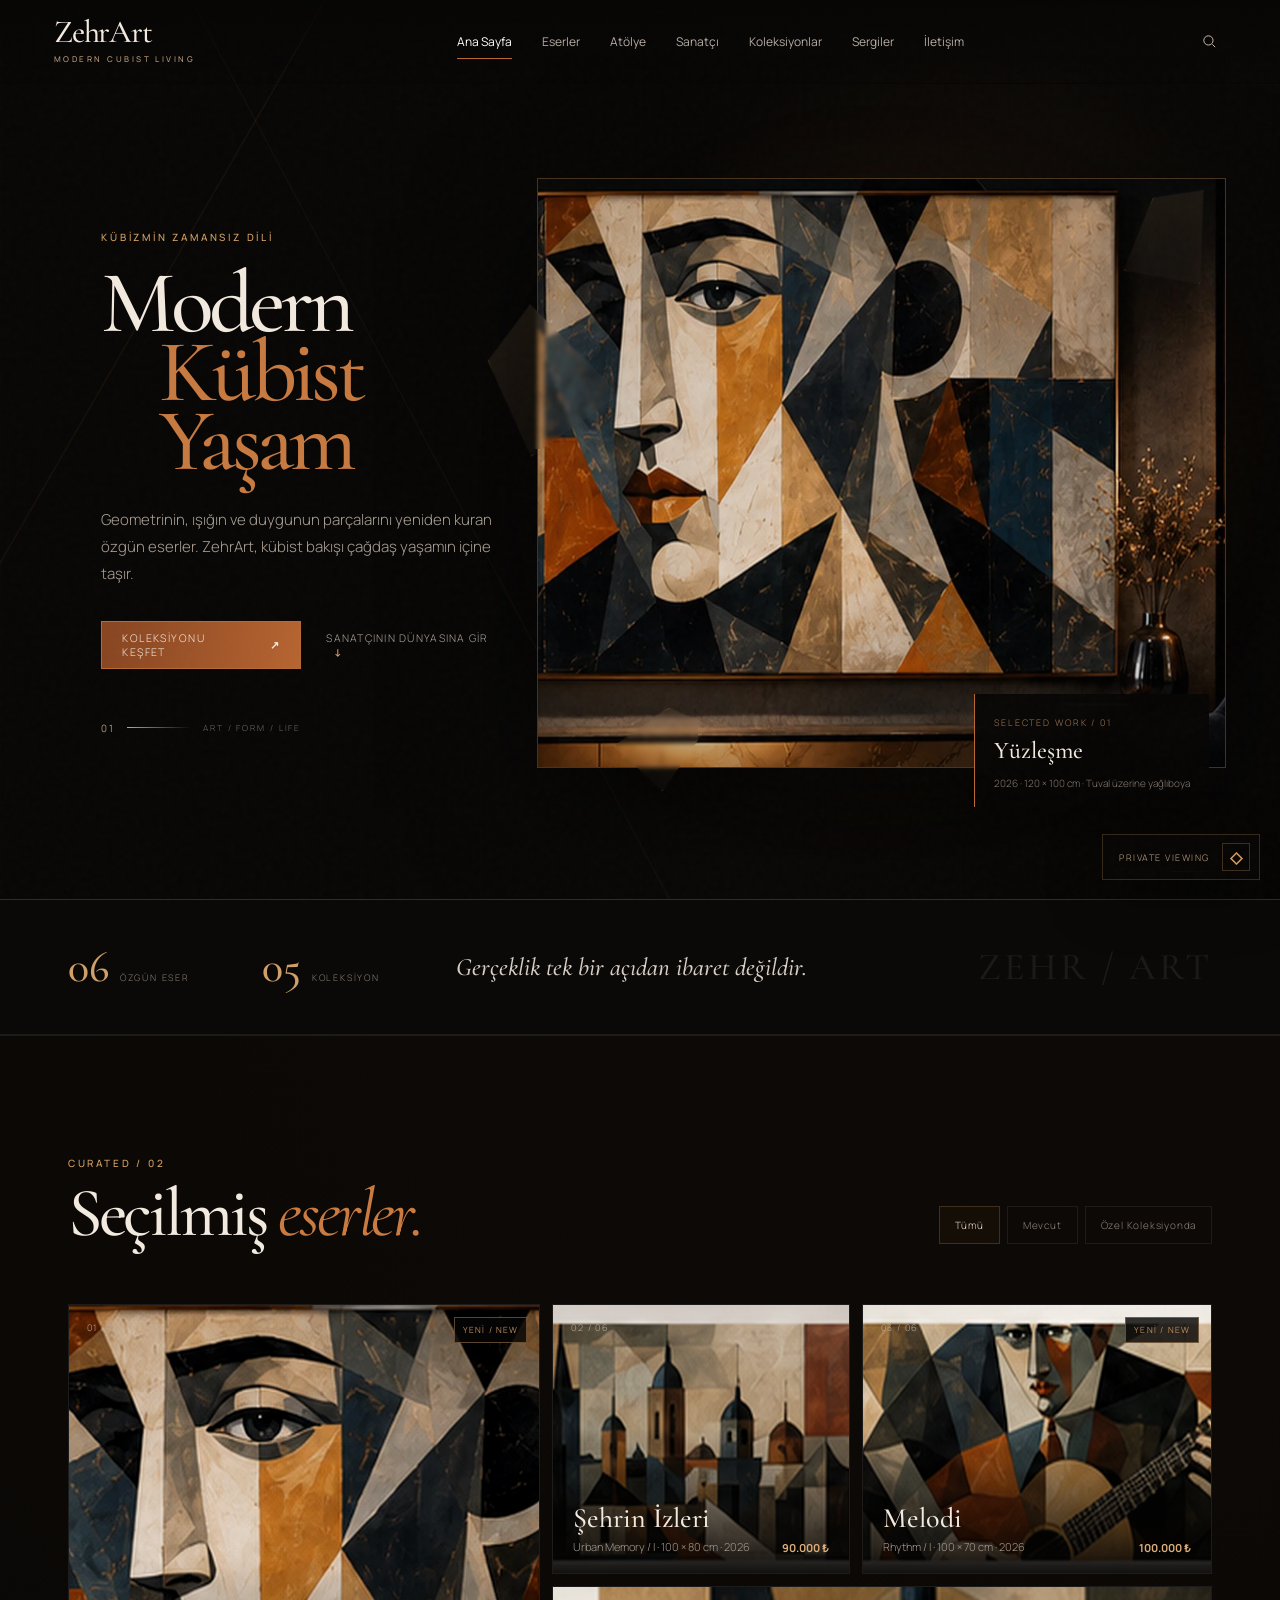
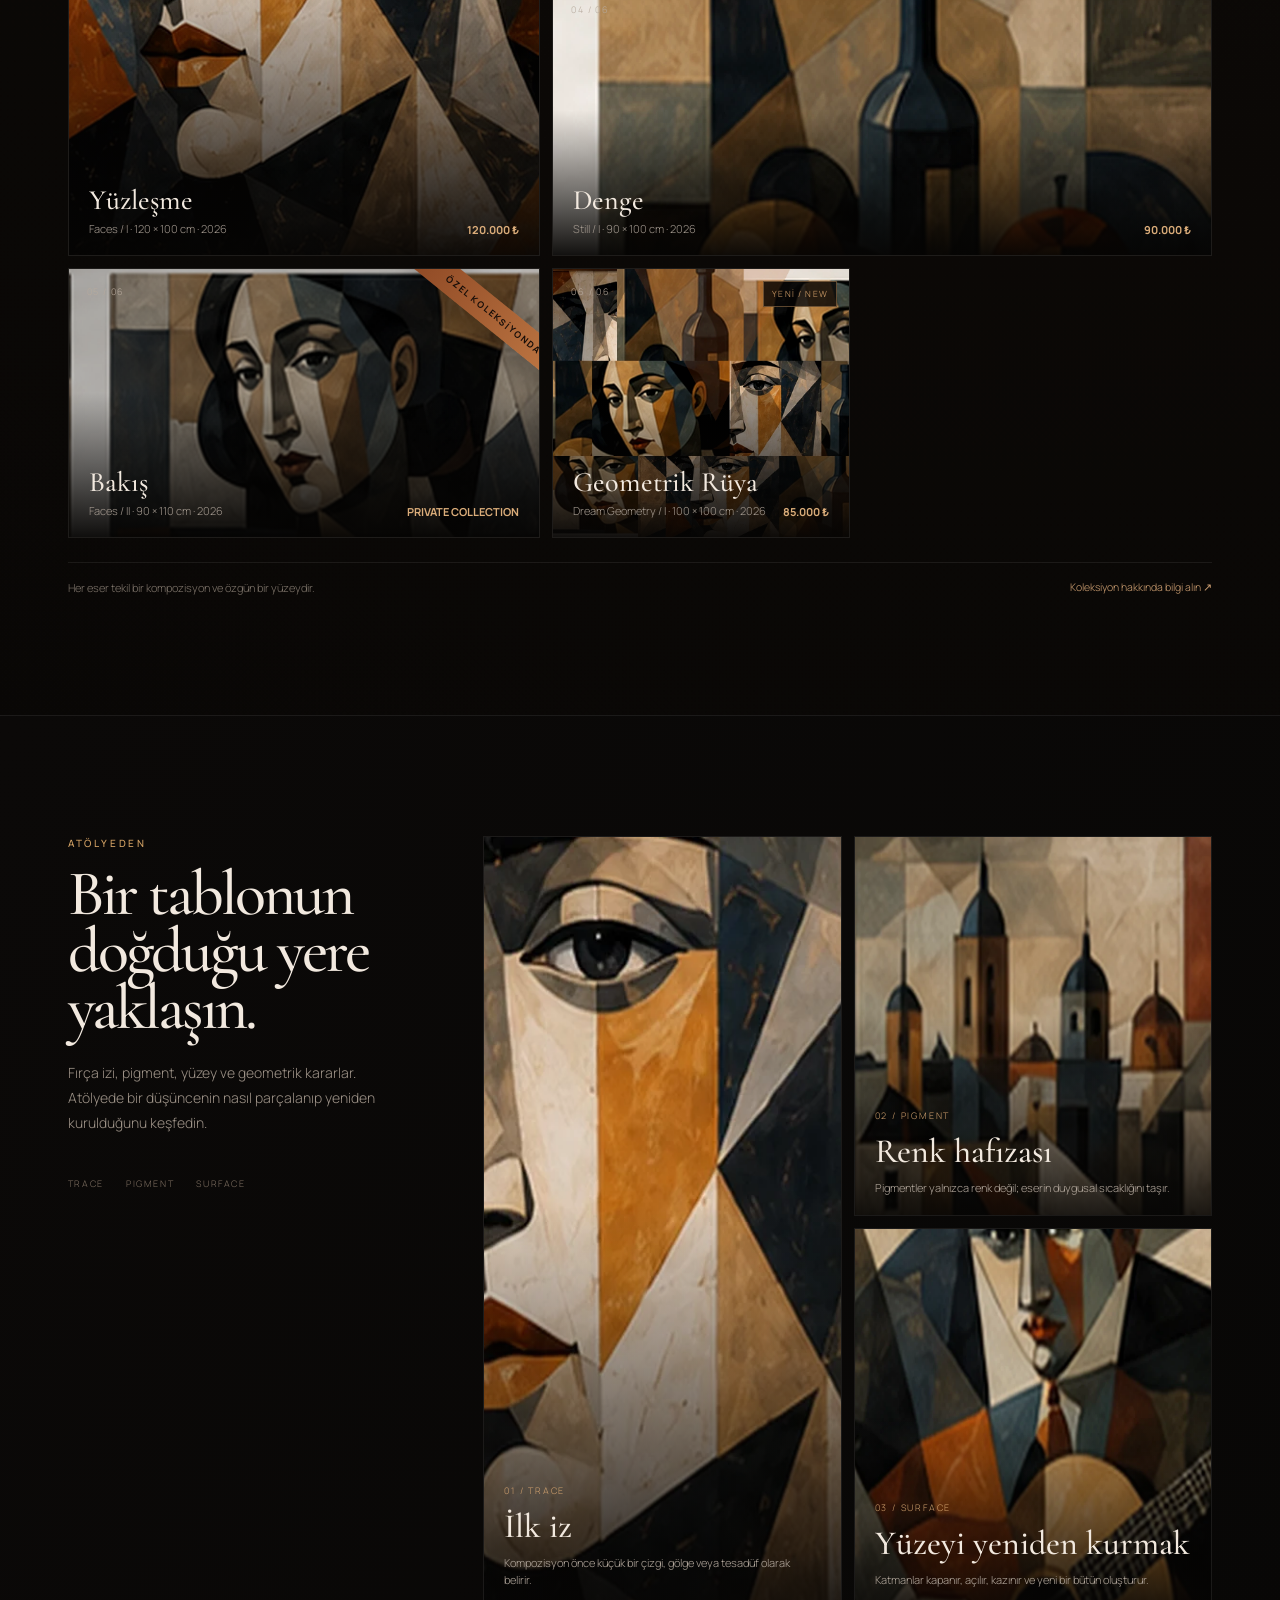
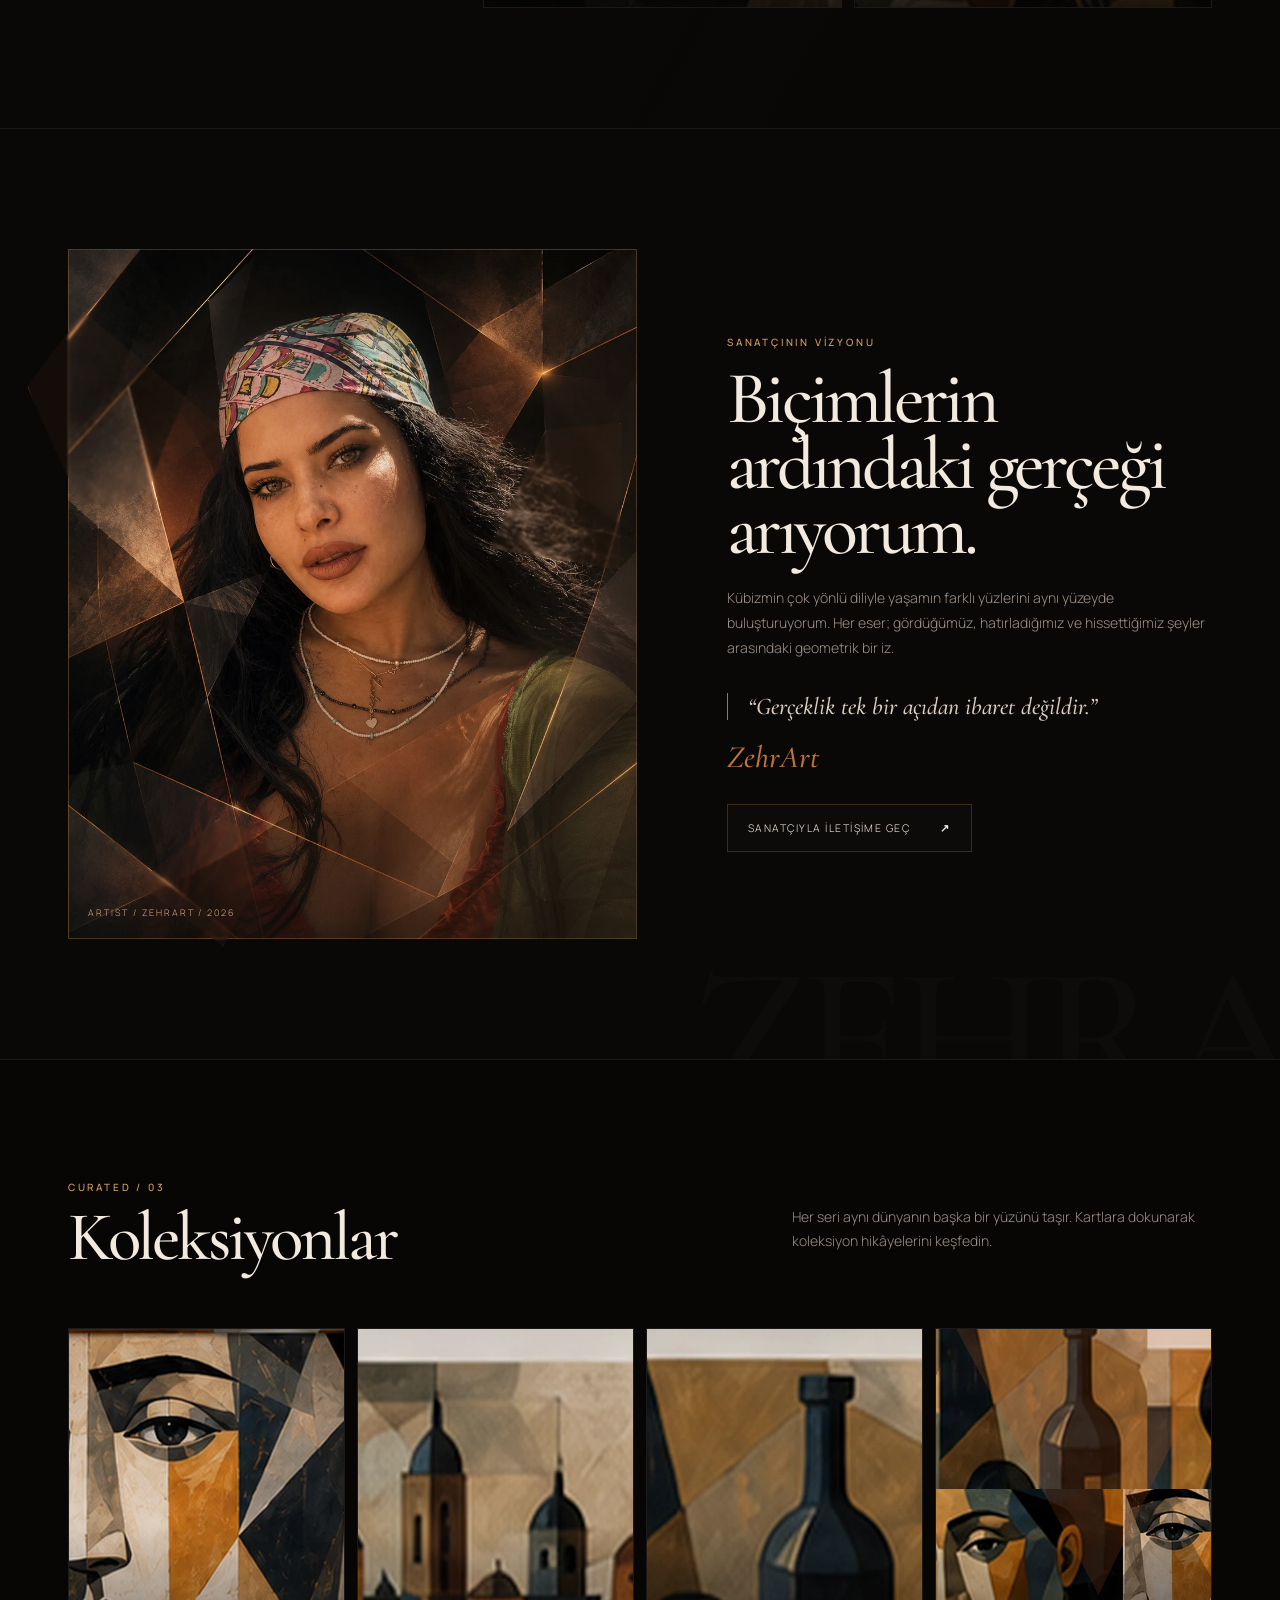
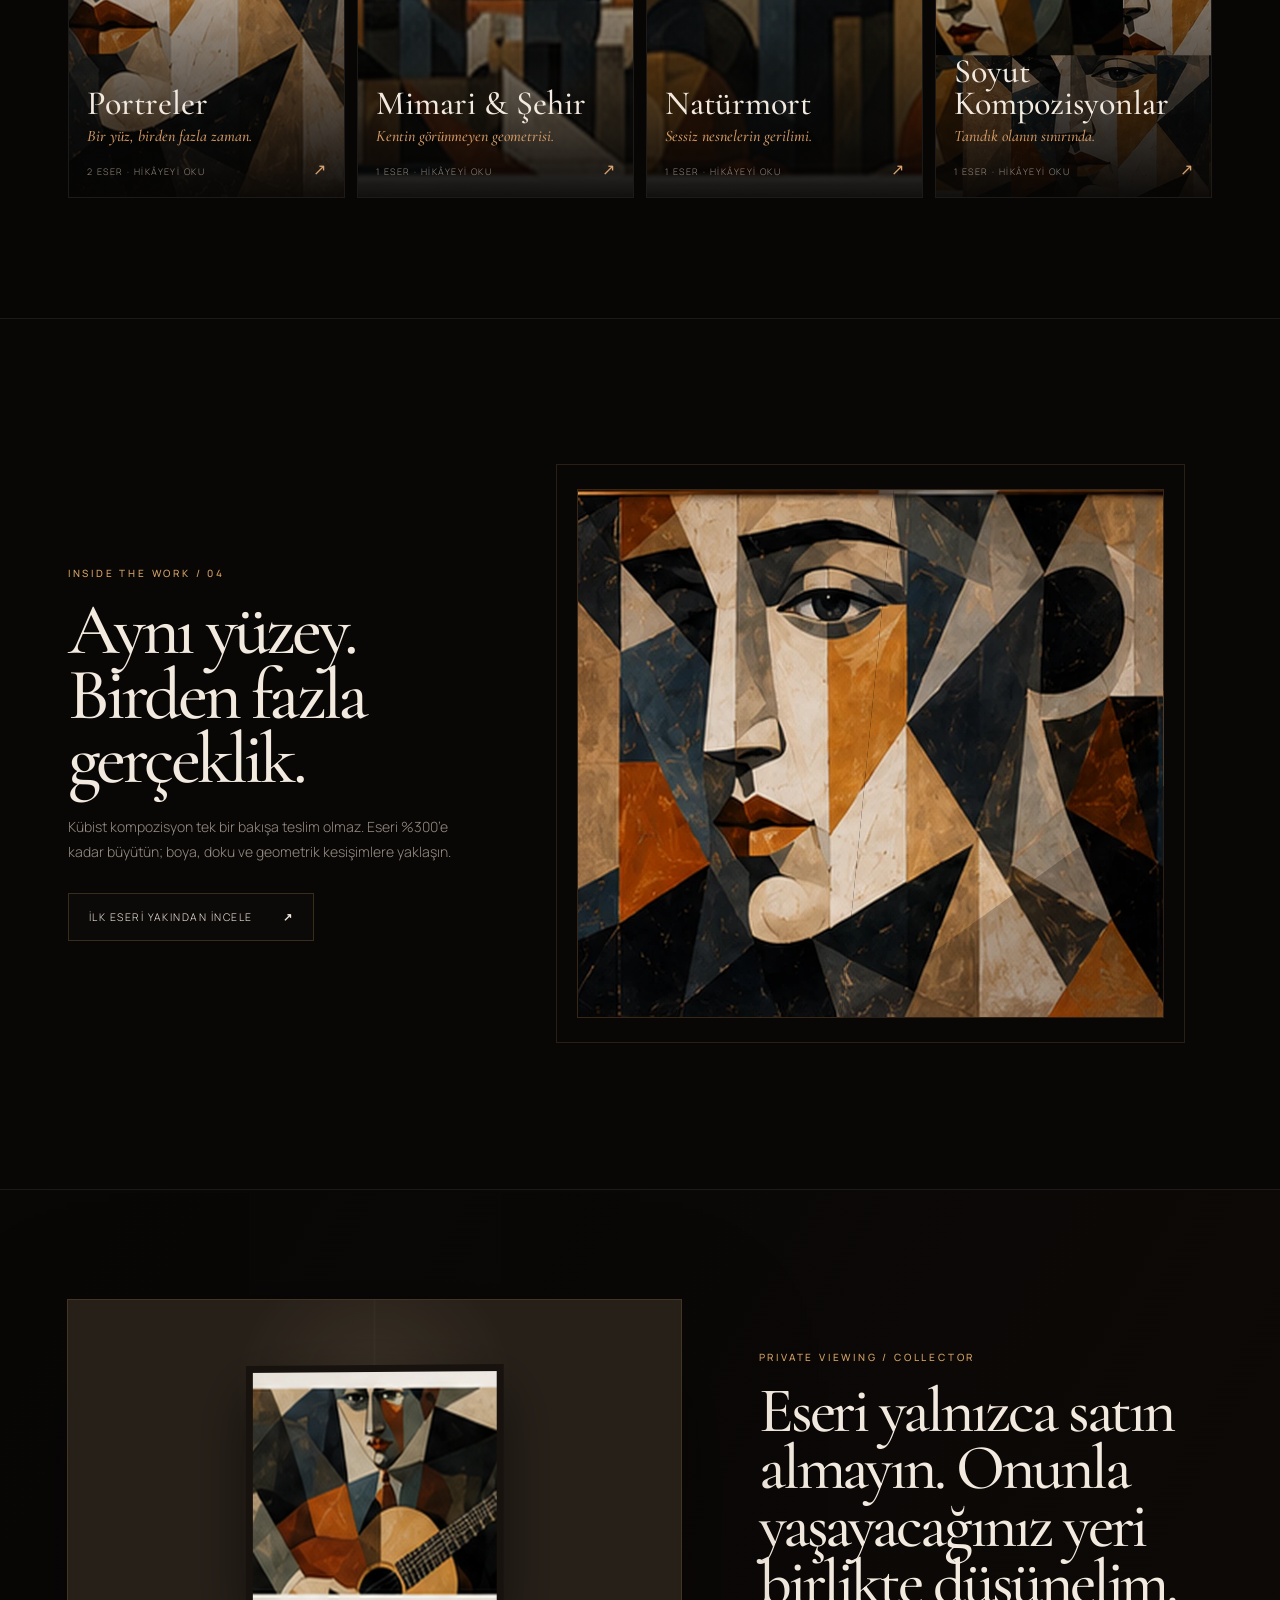
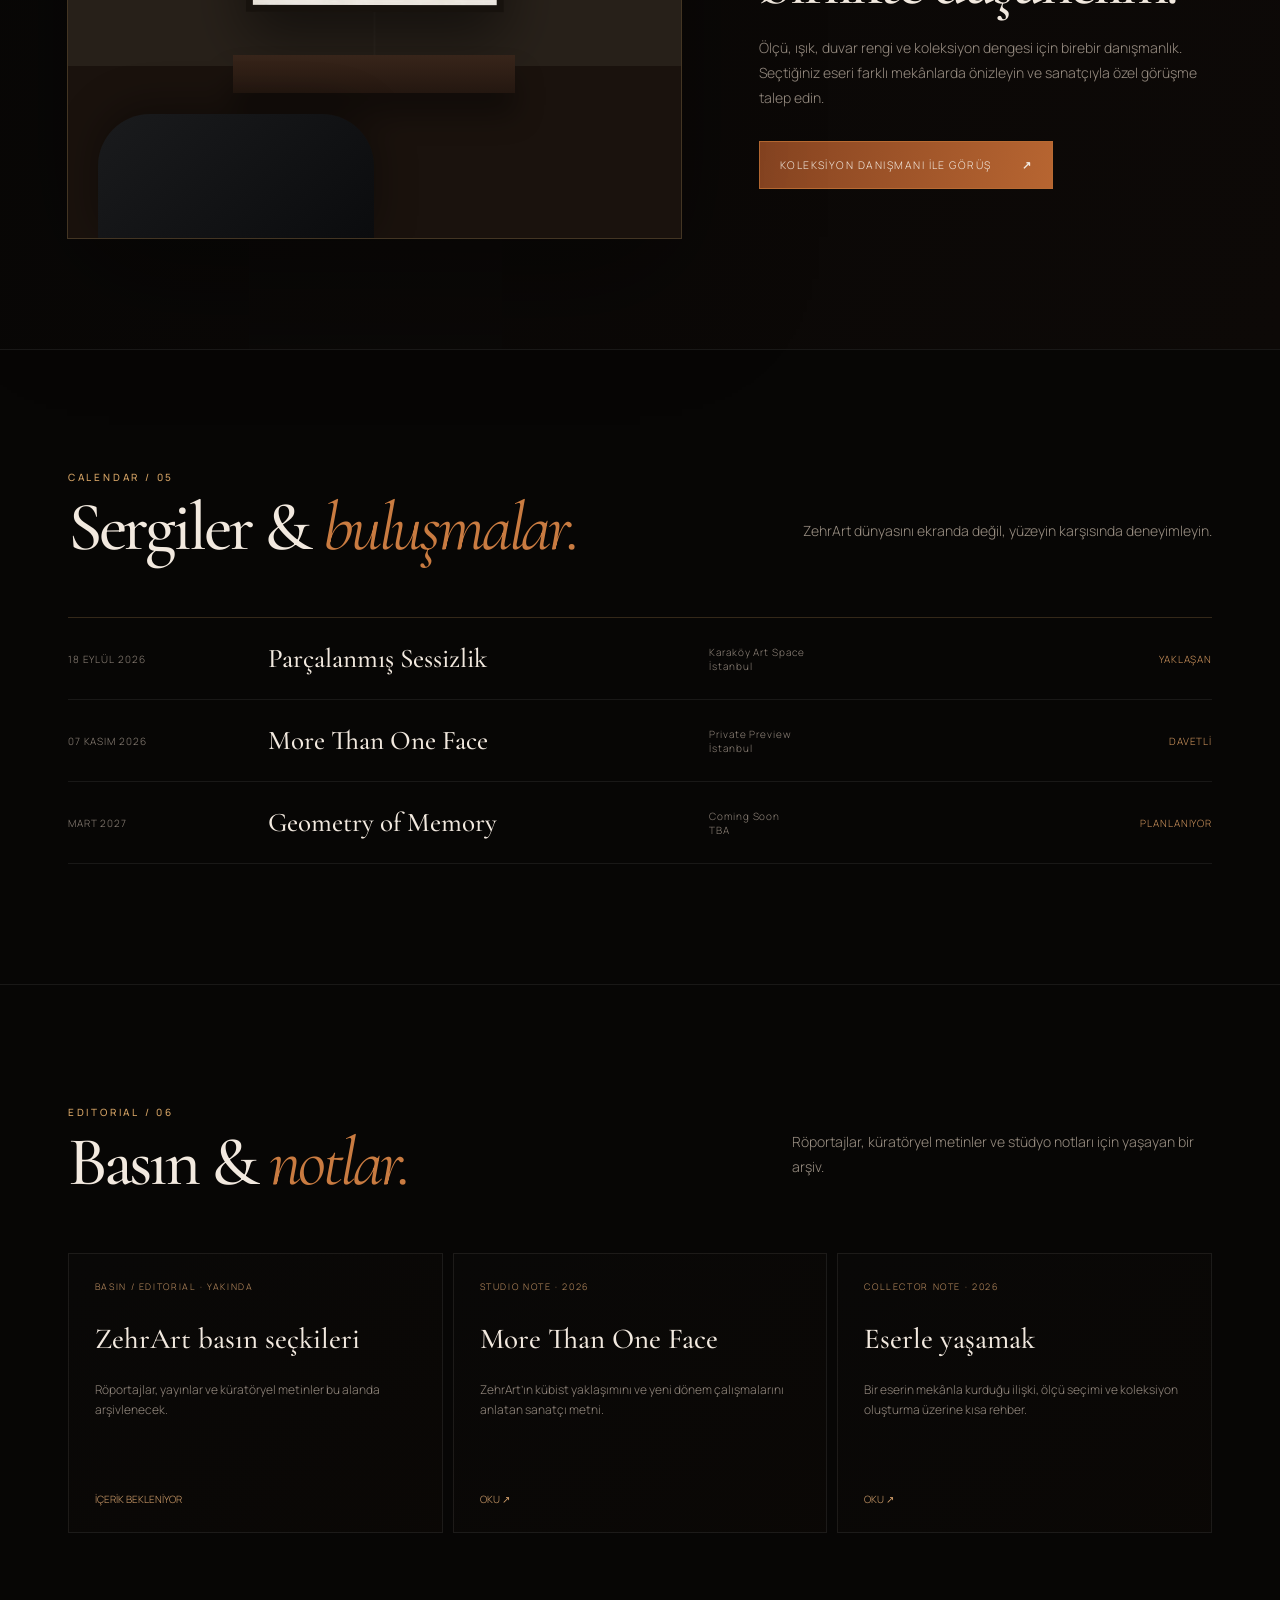
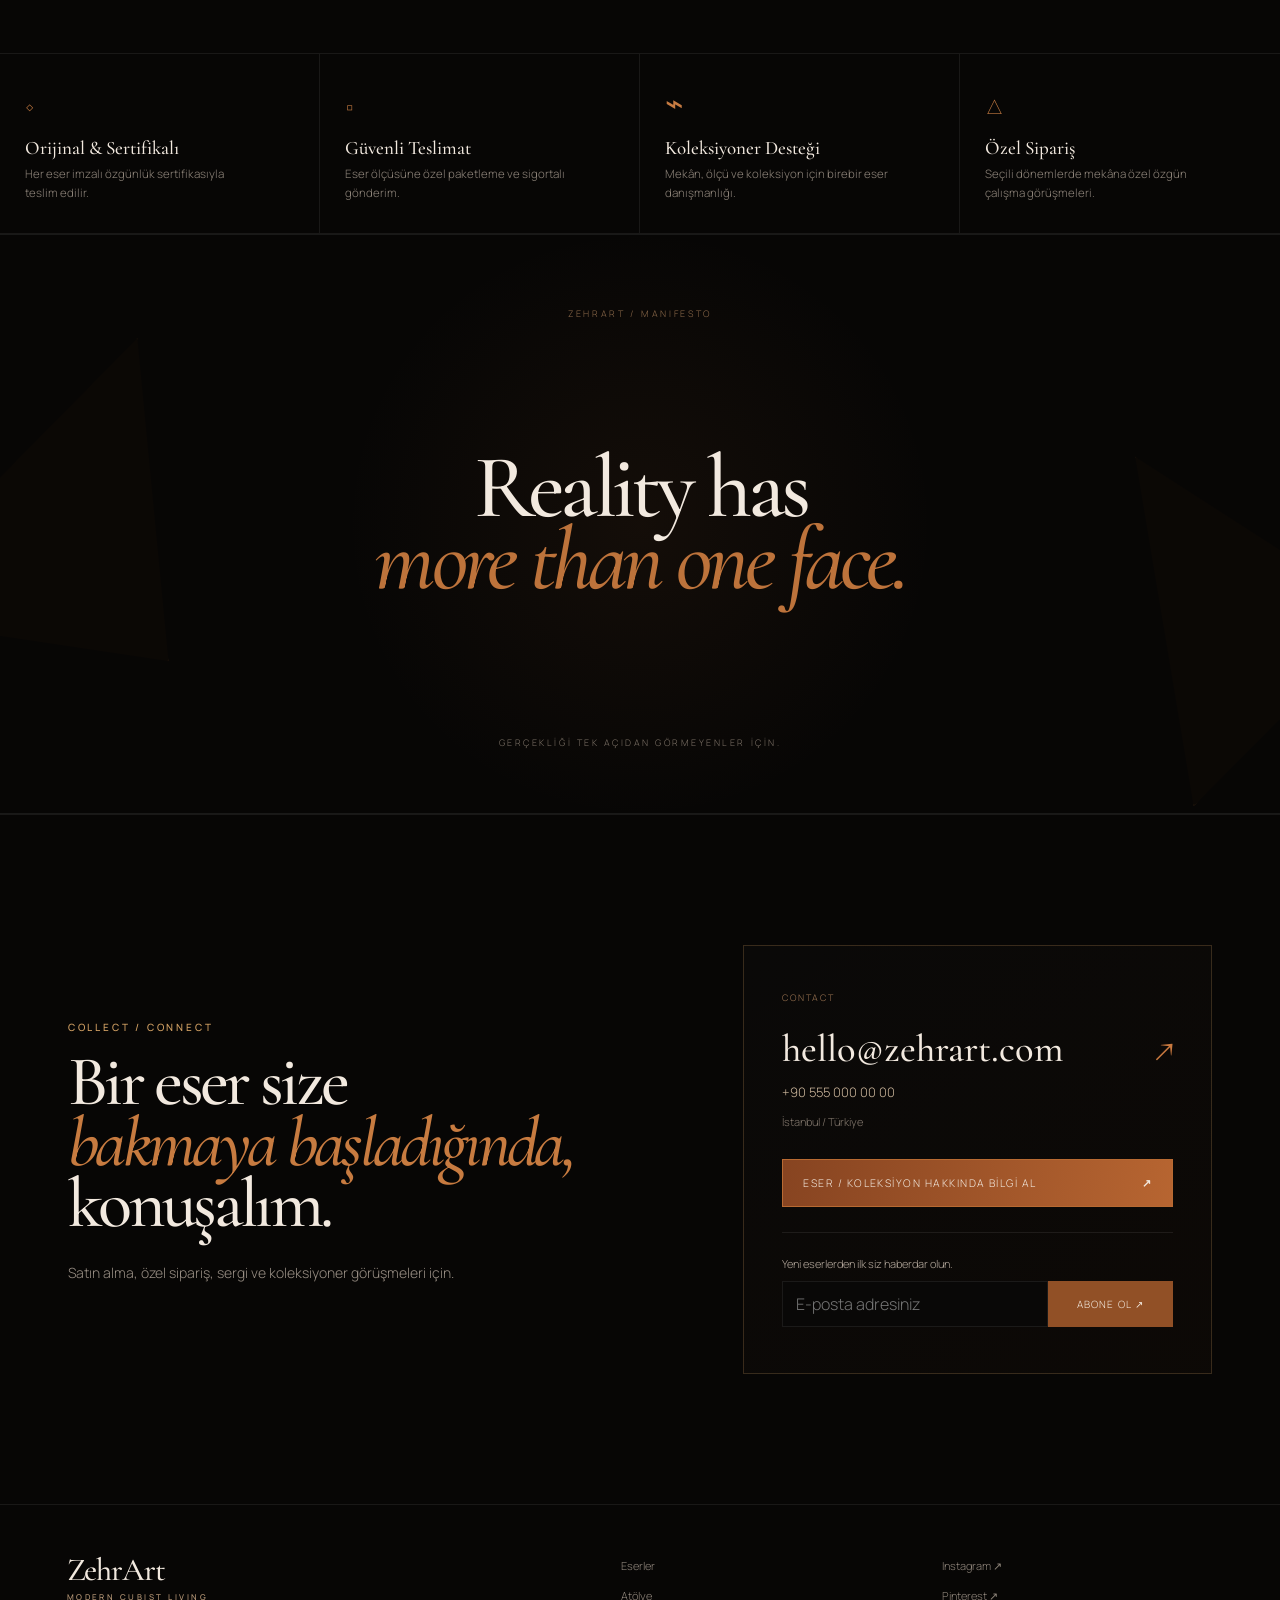
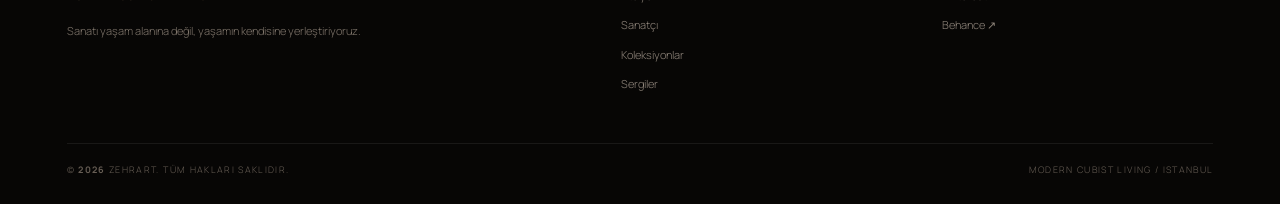
==== commit 9e6c5ce4: "Add files via upload" ====
--- a/index.html
+++ b/index.html
@@ -49,7 +49,6 @@
     </nav>
     <div class="header-actions">
       <button class="icon-btn" id="searchOpen" aria-label="Eser ara"><svg viewBox="0 0 24 24" aria-hidden="true"><circle cx="10.5" cy="10.5" r="6.5"/><path d="m16 16 4 4"/></svg></button>
-      <a class="icon-btn admin-link" href="admin/" aria-label="Yönetim paneli"><svg viewBox="0 0 24 24" aria-hidden="true"><path d="M4 20v-2.5A4.5 4.5 0 0 1 8.5 13h7a4.5 4.5 0 0 1 4.5 4.5V20"/><circle cx="12" cy="7" r="4"/></svg></a>
     </div>
   </header>
 
@@ -135,7 +134,7 @@
     </section>
   </main>
 
-  <footer class="footer"><div class="footer-brand"><a class="brand" href="#top"><strong data-brand>ZehrArt</strong><small data-tagline>MODERN CUBIST LIVING</small></a><p>Sanatı yaşam alanına değil, yaşamın kendisine yerleştiriyoruz.</p></div><div class="footer-links"><a href="#works">Eserler</a><a href="#atelier">Atölye</a><a href="#artist">Sanatçı</a><a href="#collections">Koleksiyonlar</a><a href="#exhibitions">Sergiler</a></div><div class="footer-links"><a id="instagramLink" href="#">Instagram ↗</a><a id="pinterestLink" href="#">Pinterest ↗</a><a id="behanceLink" href="#">Behance ↗</a><a href="admin/">Yönetim Paneli ↗</a></div><div class="footer-bottom"><span>© <b id="year"></b> ZEHRART. TÜM HAKLARI SAKLIDIR.</span><span>MODERN CUBIST LIVING / ISTANBUL</span></div></footer>
+  <footer class="footer"><div class="footer-brand"><a class="brand" href="#top"><strong data-brand>ZehrArt</strong><small data-tagline>MODERN CUBIST LIVING</small></a><p>Sanatı yaşam alanına değil, yaşamın kendisine yerleştiriyoruz.</p></div><div class="footer-links"><a href="#works">Eserler</a><a href="#atelier">Atölye</a><a href="#artist">Sanatçı</a><a href="#collections">Koleksiyonlar</a><a href="#exhibitions">Sergiler</a></div><div class="footer-links"><a id="instagramLink" href="#">Instagram ↗</a><a id="pinterestLink" href="#">Pinterest ↗</a><a id="behanceLink" href="#">Behance ↗</a></div><div class="footer-bottom"><span>© <b id="year"></b> ZEHRART. TÜM HAKLARI SAKLIDIR.</span><span>MODERN CUBIST LIVING / ISTANBUL</span></div></footer>
 
   <button class="concierge" id="concierge" data-inquiry-general><span>PRIVATE VIEWING</span><b>◇</b></button>
 
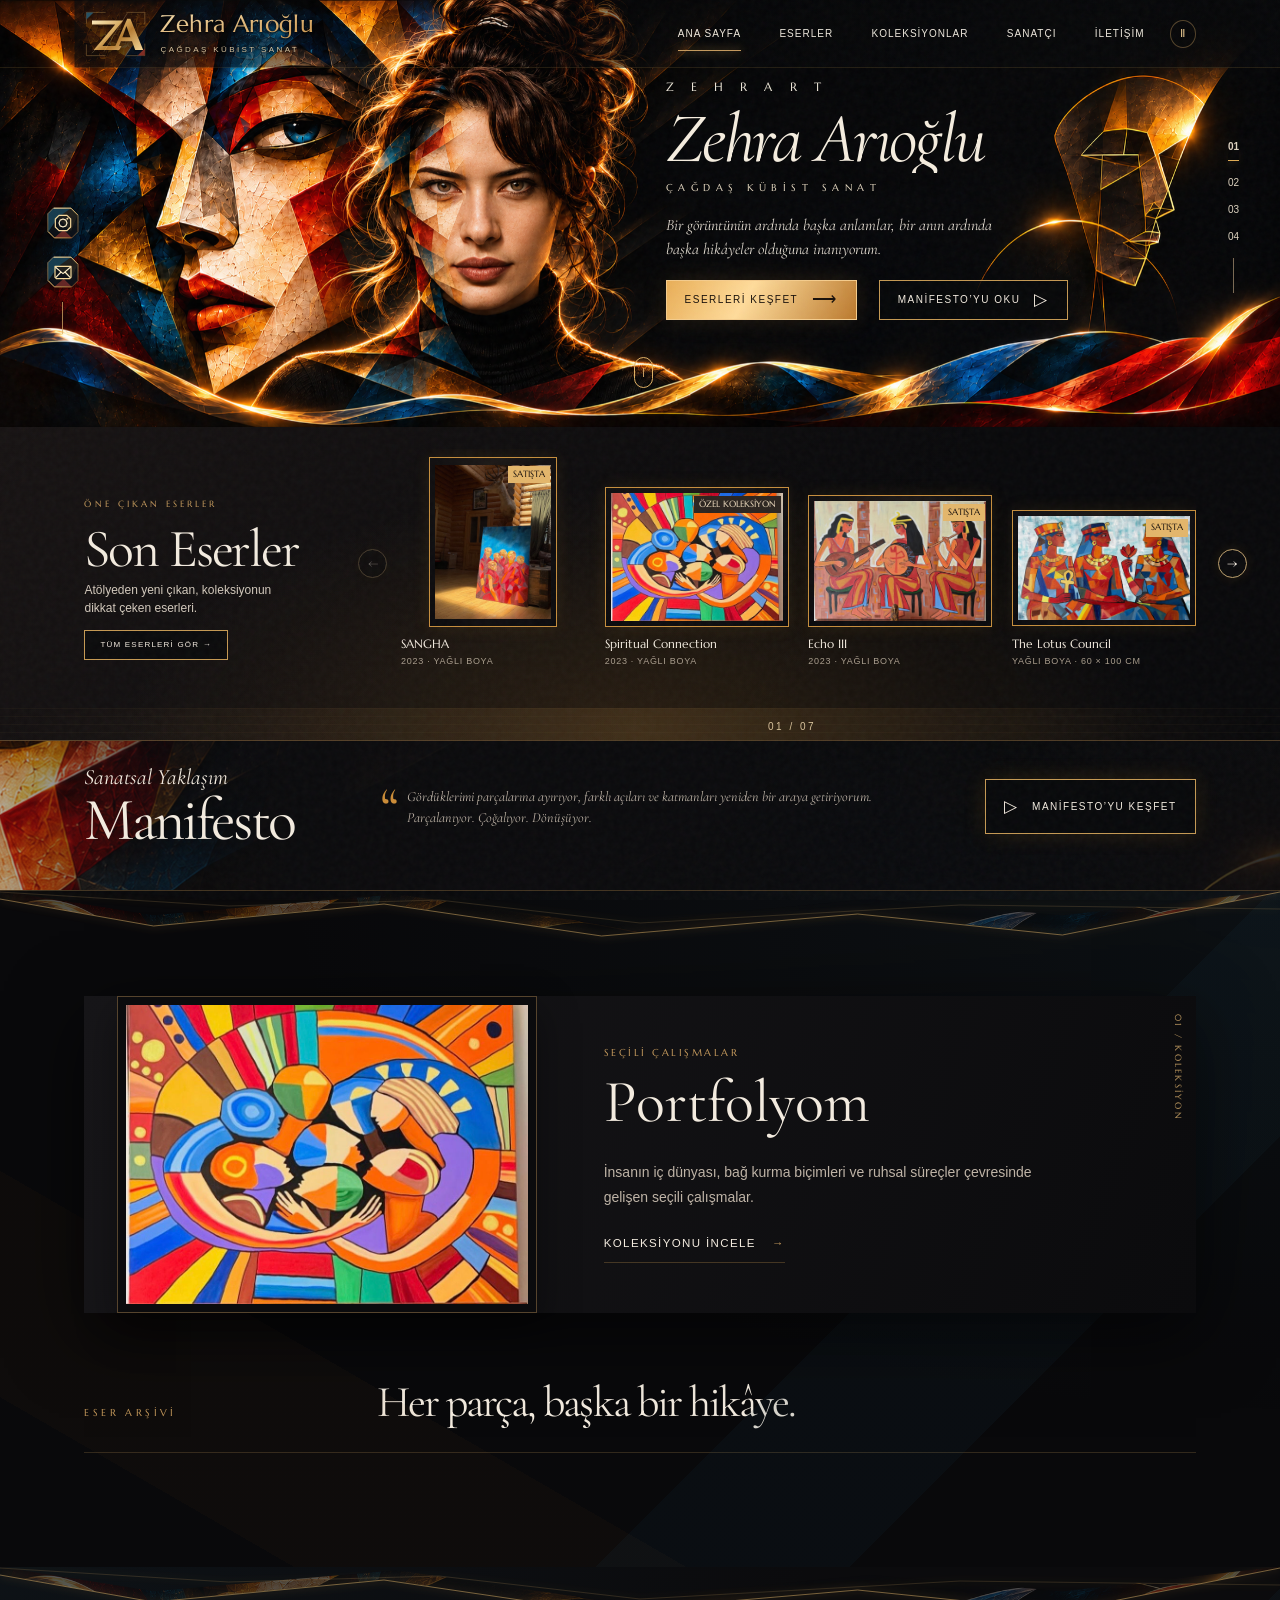
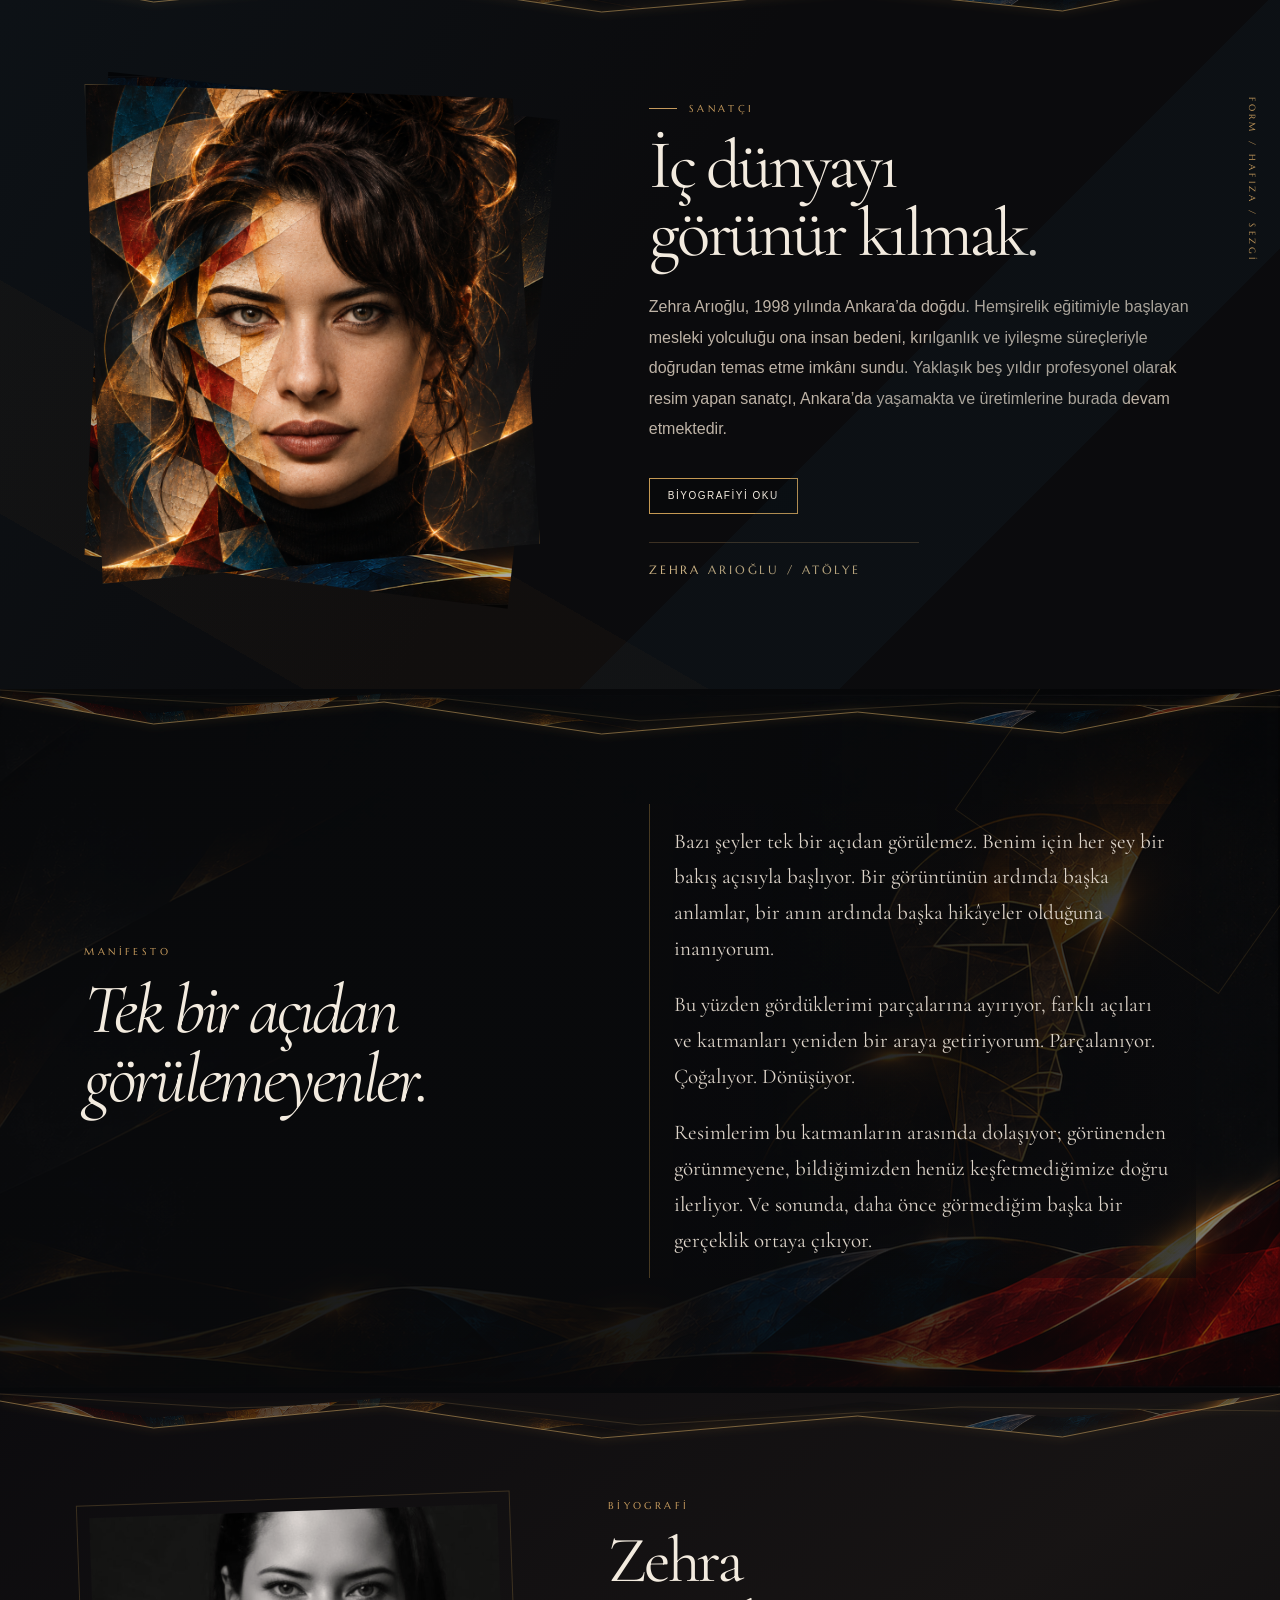
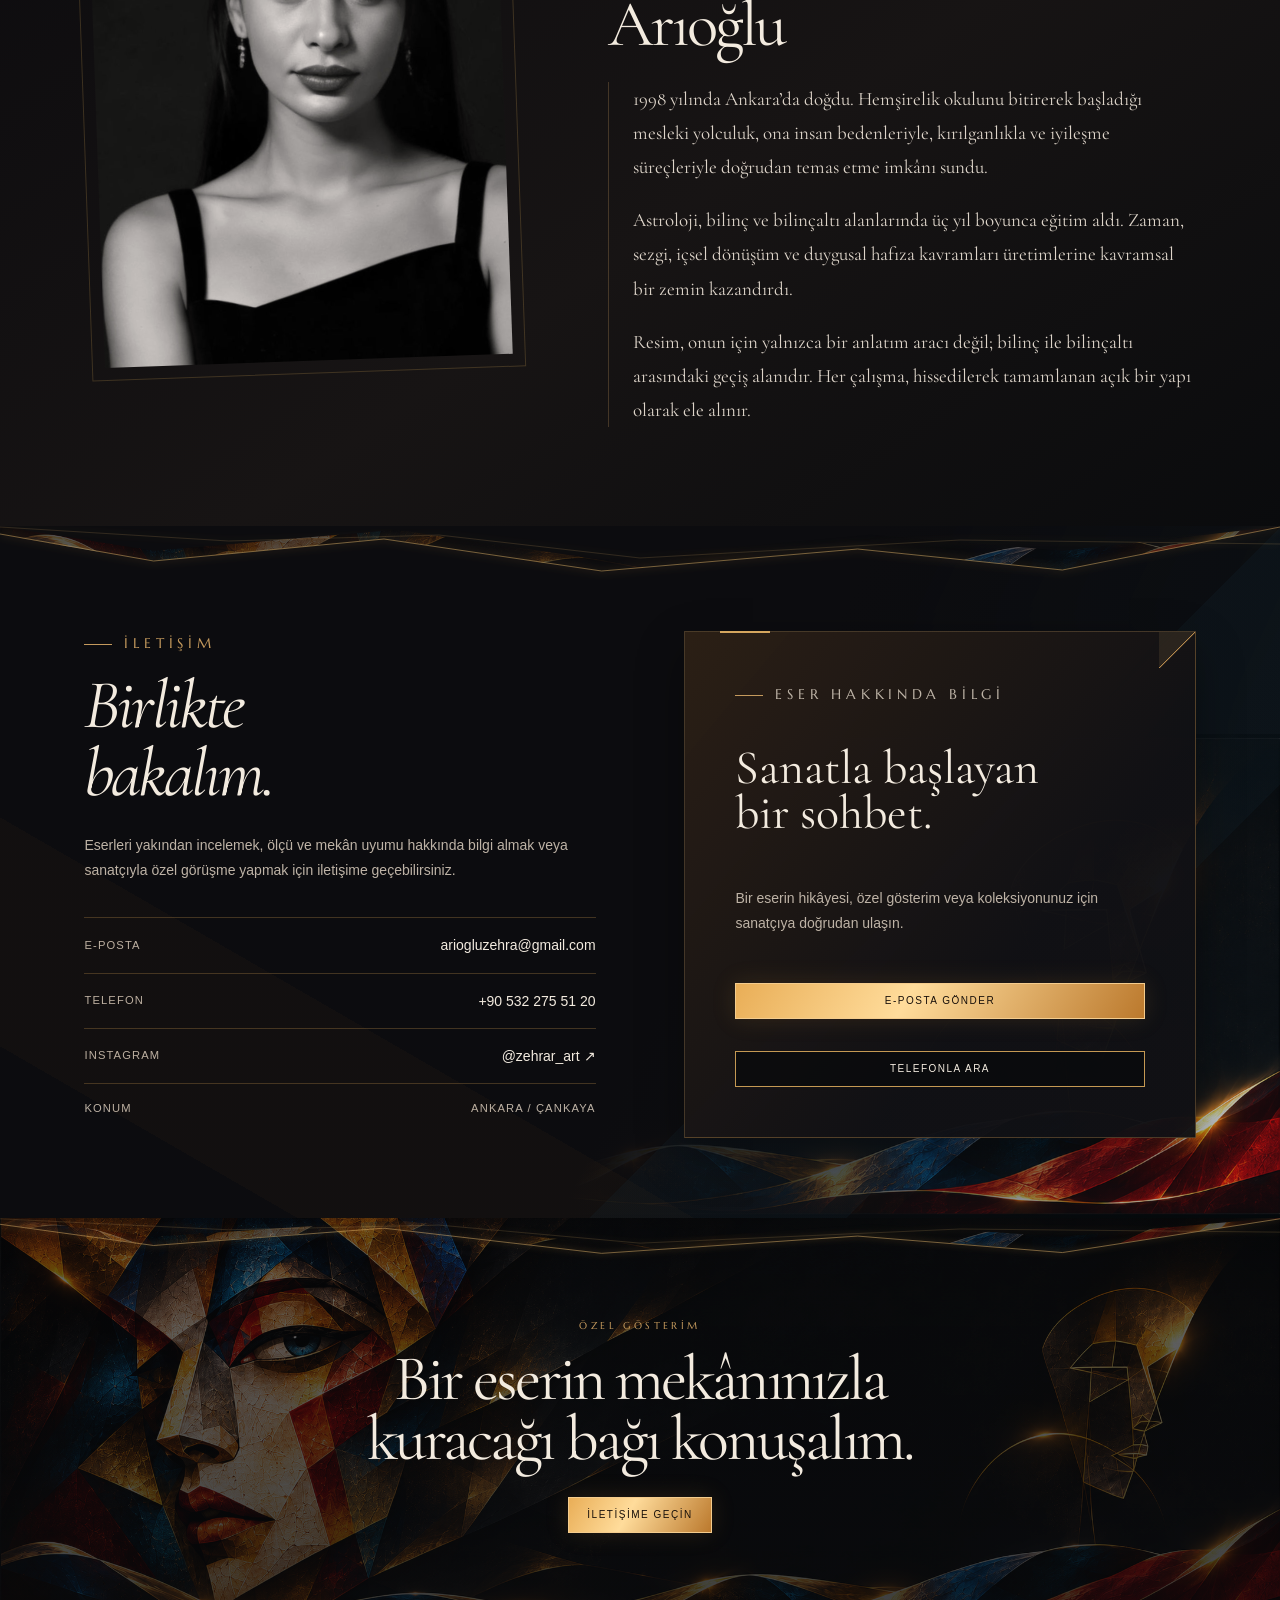
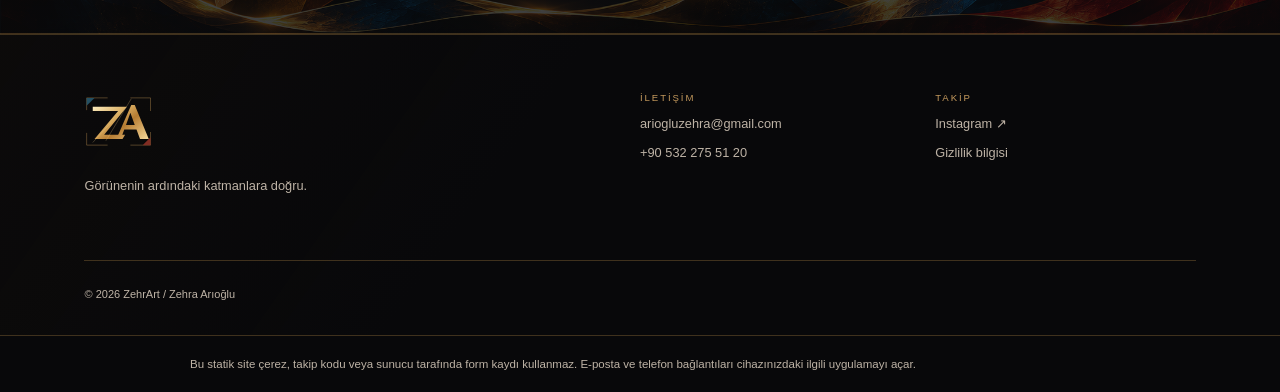
==== commit dc80e2bf: "Add files via upload" ====
--- a/index.html
+++ b/index.html
@@ -1,179 +1,114 @@
 <!doctype html>
-<html lang="tr">
+<html lang="tr" data-motion="on">
 <head>
   <meta charset="utf-8">
-  <meta name="viewport" content="width=device-width,initial-scale=1,viewport-fit=cover">
-  <meta name="theme-color" content="#080706">
-  <meta name="description" content="ZehrArt — modern kübist sanat, özgün eserler ve koleksiyoner deneyimi.">
-  <meta property="og:title" content="ZehrArt — Modern Cubist Living">
-  <meta property="og:description" content="Gerçeklik tek bir açıdan ibaret değildir.">
-  <title>ZehrArt — Modern Cubist Living</title>
-  <link rel="preconnect" href="https://fonts.googleapis.com">
-  <link rel="preconnect" href="https://fonts.gstatic.com" crossorigin>
-  <link href="https://fonts.googleapis.com/css2?family=Cormorant+Garamond:ital,wght@0,400;0,500;0,600;1,400;1,500&family=Manrope:wght@300;400;500;600&display=swap" rel="stylesheet">
-  <link rel="icon" href="data:image/svg+xml,<svg xmlns='http://www.w3.org/2000/svg' viewBox='0 0 64 64'><rect width='64' height='64' rx='14' fill='%23080706'/><path d='M8 49 30 8l12 24 14-13v30H8z' fill='%23b86a32'/><path d='M19 49 42 15 56 49z' fill='%23edd1aa' fill-opacity='.7'/></svg>">
-  <link rel="stylesheet" href="styles.css">
-  <noscript><style>#intro{display:none!important}</style></noscript>
+  <meta name="viewport" content="width=device-width,initial-scale=1">
+  <title>ZehrArt — Zehra Arıoğlu</title>
+  <meta name="description" content="Zehra Arıoğlu’nun insanın iç dünyası, bağ kurma biçimleri ve ruhsal süreçler çevresinde gelişen çağdaş resim çalışmaları.">
+  <meta name="theme-color" content="#0B0B0D">
+  <meta property="og:title" content="ZehrArt — Zehra Arıoğlu">
+  <meta property="og:description" content="Görünenin ardındaki katmanlara doğru.">
+  <meta property="og:image" content="assets/images/sangha.png">
+  <link rel="stylesheet" href="assets/css/site.css">
+  <link rel="preload" href="assets/fonts/cormorant.ttf" as="font" type="font/ttf" crossorigin>
+  <link rel="icon" type="image/svg+xml" href="assets/images/zehrart-monogram.svg">
+  <link rel="stylesheet" href="assets/css/reference-layout.css?v=5">
+  <link rel="stylesheet" href="assets/css/cinematic.css?v=2">
+  <link rel="stylesheet" href="assets/css/gallery-refinement.css?v=1">
+  <link rel="stylesheet" href="assets/css/social-icons.css?v=2">
 </head>
 <body>
-  <div class="signature-transition" id="signatureTransition" aria-hidden="true"><i></i><i></i><i></i></div>
+<a class="skip-link" href="#icerik">İçeriğe geç</a>
+<header class="site-header" data-header>
+  <a class="brand" href="#ana-sayfa" aria-label="ZehrArt ana sayfa"><img class="brand-monogram" src="assets/images/zehrart-monogram.svg" alt="" width="64" height="58"><strong><b class="brand-name">Zehra Arıoğlu</b><small>ÇAĞDAŞ KÜBİST SANAT</small></strong></a>
+  <button class="menu-toggle" type="button" aria-expanded="false" aria-controls="site-nav"><span></span><span></span><span></span><b>Menü</b></button>
+  <nav id="site-nav" aria-label="Ana menü">
+    <a href="#ana-sayfa" aria-current="page">Ana Sayfa</a><a href="#eserler">Eserler</a><a href="#koleksiyonlar">Koleksiyonlar</a><a href="#sanatci">Sanatçı</a><a href="#iletisim">İletişim</a>
+  </nav>
+  <button class="motion-toggle" type="button" data-motion-toggle aria-pressed="false">Hareketi duraklat</button>
+</header>
 
-  <div class="intro" id="intro" aria-hidden="true">
-    <div class="intro-geometry" aria-hidden="true"><i></i><i></i><i></i></div>
-    <div class="intro-mark">
-      <div class="intro-name"><span>Zehr</span><em>Art</em></div>
-      <div class="intro-rule"></div>
-      <small id="introLine">REALITY HAS MORE THAN ONE FACE</small>
-    </div>
-    <button class="intro-skip" id="introSkip" type="button">GEÇ ↗</button>
+<main id="icerik">
+<section class="hero" id="ana-sayfa">
+  <div class="hero-visual"><img class="hero-scene" src="assets/images/cubist-hero-natural-v4.png" alt="Zehra Arıoğlu’nun portresi; altın, petrol mavisi ve kızıl kübist yüzlerle bütünleşen kompozisyon" fetchpriority="high" width="2172" height="724"></div>
+  <div class="social-rail" aria-label="Sosyal bağlantılar"><a href="https://www.instagram.com/zehrar_art" target="_blank" rel="noopener" aria-label="Instagram"><img class="social-icon" src="assets/images/social-instagram-cubist.svg" alt="" width="48" height="48"><span class="social-label" aria-hidden="true">Instagram</span></a><a href="mailto:ariogluzehra@gmail.com" aria-label="E-posta"><img class="social-icon" src="assets/images/social-email-cubist.svg" alt="" width="48" height="48"><span class="social-label" aria-hidden="true">E-posta</span></a><i aria-hidden="true"></i></div>
+  <div class="hero-copy">
+    <p class="eyebrow">Z E H R A R T</p>
+    <h1><span>Zehra</span><span>Arıoğlu</span></h1>
+    <p class="hero-subtitle">Çağdaş Kübist Sanat</p>
+    <div class="hero-axiom" aria-hidden="true"><b>01</b><span>BAKIŞ<br>AÇISI</span></div>
+    <p class="hero-lead" data-cms-text="heroLead">Bir görüntünün ardında başka anlamlar, bir anın ardında başka hikâyeler olduğuna inanıyorum.</p>
+    <div class="hero-actions"><a class="button gold" href="#eserler">Eserleri keşfet <span>⟶</span></a><a class="button outline" href="#manifesto-tam">Manifesto’yu oku <span>▷</span></a></div>
   </div>
+  <svg class="wire-face" viewBox="0 0 220 310" aria-hidden="true"><path d="M62 15 161 34l33 68-19 99-54 83-57-44-35-103Z"/><path d="m62 15 31 65-44 53 64 19-49 88m29-160 68-46-16 82-32 36 62 49m-112-70 38 3 14-24m-6 97 39 5-26 26"/><circle cx="103" cy="121" r="4"/></svg>
+  <div class="slide-rail" aria-hidden="true"><b>01</b><span>02</span><span>03</span><span>04</span><i></i></div>
+  <a class="scroll-cue" href="#eserler">Kaydır <i></i></a>
+</section>
 
-  <div class="grain" aria-hidden="true"></div>
-  <div class="ambient" id="ambient" aria-hidden="true"></div>
-  <div class="scroll-progress" id="scrollProgress"></div>
+<section id="eserler" class="featured section-shell">
+  <div class="section-heading reveal">
+    <div class="featured-intro"><p class="eyebrow">Öne çıkan eserler</p><h2>Son Eserler</h2><p>Atölyeden yeni çıkan, koleksiyonun dikkat çeken eserleri.</p><a class="button outline" href="#koleksiyon-eserleri">Tüm eserleri gör →</a><span class="section-ghost" aria-hidden="true">ESER / 07</span></div>
+    <div class="gallery-controls"><button data-gallery-prev aria-label="Önceki eser">←</button><span data-gallery-count>01 / 07</span><button data-gallery-next aria-label="Sonraki eser">→</button></div>
+  </div>
+  <div class="art-track" data-gallery tabindex="0" aria-label="Eser galerisi">
+    <article class="art-card reveal"><button class="art-frame static-art" data-art-open data-src="assets/images/sangha.png" data-title="SANGHA — Nepal, Budist Keşişler" data-meta="2023 · Yağlı boya · 70 × 100 cm"><img src="assets/images/sangha.png" alt="SANGHA — Nepal, Budist Keşişler adlı eser"><span class="art-index">01</span></button><div class="art-meta"><div><h3>SANGHA</h3><p>2023 · Yağlı boya</p></div><span class="status status-available">Satışta</span></div></article>
+    <article class="art-card reveal"><button class="art-frame static-art" data-art-open data-src="assets/images/spiritual-connection.jpg" data-title="Spiritual Connection" data-meta="2023 · Yağlı boya · Boyut teyidi bekliyor"><img src="assets/images/spiritual-connection.jpg" alt="Spiritual Connection adlı eser"><span class="art-index">02</span></button><div class="art-meta"><div><h3>Spiritual Connection</h3><p>2023 · Yağlı boya</p></div><span class="status status-private">Özel Koleksiyon</span></div></article>
+    <article class="art-card reveal"><button class="art-frame static-art" data-art-open data-src="assets/images/echo-iii.jpg" data-title="Echo III" data-meta="2023 · Yağlı boya · Boyut teyidi bekliyor"><img src="assets/images/echo-iii.jpg" alt="Echo III adlı eser"><span class="art-index">03</span></button><div class="art-meta"><div><h3>Echo III</h3><p>2023 · Yağlı boya</p></div><span class="status status-available">Satışta</span></div></article>
+    <article class="art-card reveal"><button class="art-frame static-art" data-art-open data-src="assets/images/lotus-council.png" data-title="The Lotus Council" data-meta="Yağlı boya · 60 × 100 cm"><img src="assets/images/lotus-council.png" alt="The Lotus Council adlı eser"><span class="art-index">04</span></button><div class="art-meta"><div><h3>The Lotus Council</h3><p>Yağlı boya · 60 × 100 cm</p></div><span class="status status-available">Satışta</span></div></article>
+    <article class="art-card reveal"><button class="art-frame static-art" data-art-open data-src="assets/images/under-eye-of-ra.png" data-title="Under The Eye Of RA" data-meta="2023 · Yağlı boya · 70 × 100 cm"><img src="assets/images/under-eye-of-ra.png" alt="Under The Eye Of RA adlı eser"><span class="art-index">05</span></button><div class="art-meta"><div><h3>Under The Eye Of RA</h3><p>2023 · Yağlı boya</p></div><span class="status status-available">Satışta</span></div></article>
+    <article class="art-card reveal"><button class="art-frame static-art" data-art-open data-src="assets/images/untitled-50x70-a.jpg" data-title="İsimsiz Çalışma I" data-meta="2023 · Yağlı boya · 50 × 70 cm"><img src="assets/images/untitled-50x70-a.jpg" alt="İsimsiz yağlı boya çalışma"><span class="art-index">06</span></button><div class="art-meta"><div><h3>İsimsiz Çalışma I</h3><p>2023 · Yağlı boya</p></div><span class="status status-private">Özel Koleksiyon</span></div></article>
+    <article class="art-card reveal"><button class="art-frame static-art" data-art-open data-src="assets/images/untitled-50x70-b.jpg" data-title="İsimsiz Çalışma II" data-meta="2023 · Yağlı boya · 50 × 70 cm"><img src="assets/images/untitled-50x70-b.jpg" alt="İsimsiz yağlı boya çalışma"><span class="art-index">07</span></button><div class="art-meta"><div><h3>İsimsiz Çalışma II</h3><p>2023 · Yağlı boya</p></div><span class="status status-private">Özel Koleksiyon</span></div></article>
+  </div>
+</section>
 
-  <header class="header" id="header">
-    <a class="brand" href="#top" aria-label="ZehrArt ana sayfa">
-      <strong data-brand>ZehrArt</strong>
-      <small data-tagline>MODERN CUBIST LIVING</small>
-    </a>
-    <button class="nav-toggle" id="navToggle" aria-label="Menüyü aç" aria-expanded="false"><i></i><i></i></button>
-    <nav class="nav" id="nav">
-      <a href="#top" class="active">Ana Sayfa</a>
-      <a href="#works">Eserler</a>
-      <a href="#atelier">Atölye</a>
-      <a href="#artist">Sanatçı</a>
-      <a href="#collections">Koleksiyonlar</a>
-      <a href="#exhibitions">Sergiler</a>
-      <a href="#contact">İletişim</a>
-    </nav>
-    <div class="header-actions">
-      <button class="icon-btn" id="searchOpen" aria-label="Eser ara"><svg viewBox="0 0 24 24" aria-hidden="true"><circle cx="10.5" cy="10.5" r="6.5"/><path d="m16 16 4 4"/></svg></button>
-    </div>
-  </header>
+<section class="manifesto-home" id="manifesto">
+  <div class="manifesto-mark reveal" aria-hidden="true">M</div>
+  <div class="manifesto-ribbon" aria-hidden="true">PARÇA&nbsp;&nbsp;·&nbsp;&nbsp;AÇI&nbsp;&nbsp;·&nbsp;&nbsp;HAFIZA&nbsp;&nbsp;·&nbsp;&nbsp;DÖNÜŞÜM</div>
+  <div class="manifesto-copy reveal"><div class="manifesto-title"><p>Sanatsal Yaklaşım</p><h2>Manifesto</h2></div><p class="manifesto-excerpt" data-cms-text="manifesto">Gördüklerimi parçalarına ayırıyor, farklı açıları ve katmanları yeniden bir araya getiriyorum. Parçalanıyor. Çoğalıyor. Dönüşüyor.</p><a class="button outline" href="#manifesto-tam"><span>▷</span> Manifesto’yu keşfet</a></div>
+</section>
 
-  <main id="top">
-    <section class="hero">
-      <div class="hero-lines" aria-hidden="true"></div>
-      <div class="hero-copy reveal">
-        <span class="eyebrow" data-hero-eyebrow>KÜBİZMİN ZAMANSIZ DİLİ</span>
-        <h1><span data-hero-a>Modern</span><em data-hero-b>Kübist Yaşam</em></h1>
-        <p data-hero-subtitle>Geometrinin, ışığın ve duygunun parçalarını yeniden kuran özgün eserler. ZehrArt, kübist bakışı çağdaş yaşamın içine taşır.</p>
-        <div class="hero-actions">
-          <a class="btn btn-fill signature-link" href="#works" data-hero-cta>Koleksiyonu Keşfet <b>↗</b></a>
-          <a class="text-link signature-link" href="#artist" data-hero-secondary>Sanatçının Dünyasına Gir <b>↓</b></a>
-        </div>
-        <div class="hero-signature"><span>01</span><i></i><small>ART / FORM / LIFE</small></div>
-      </div>
+<section class="collection-preview section-shell" id="koleksiyonlar">
+  <div class="collection-panel reveal"><img src="assets/images/spiritual-connection.jpg" alt="Portfolyom koleksiyonundan Spiritual Connection" loading="lazy"><span><small>Seçili çalışmalar</small><strong>Portfolyom</strong><p>İnsanın iç dünyası, bağ kurma biçimleri ve ruhsal süreçler çevresinde gelişen seçili çalışmalar.</p><a class="text-link" href="#koleksiyon-eserleri">Koleksiyonu incele <span>→</span></a></span></div>
+  <div class="portfolio-heading" id="koleksiyon-eserleri"><p class="eyebrow">Eser arşivi</p><h2>Her parça, başka bir hikâye.</h2></div>
+  <div class="portfolio-grid" data-portfolio aria-label="Tüm eserler"></div>
+</section>
 
-      <div class="hero-stage reveal" id="heroStage">
-        <div class="stage-glow" aria-hidden="true"></div>
-        <div class="hero-scene" data-depth=".32"><img id="heroImage" src="assets/hero-scene.webp" alt="ZehrArt modern kübist yaşam sahnesi"></div>
-        <div class="facet f1" data-depth="1.05"></div><div class="facet f2" data-depth=".75"></div><div class="facet f3" data-depth="1.25"></div>
-        <div class="hero-work-card"><small>SELECTED WORK / 01</small><strong id="heroWorkTitle">Yüzleşme</strong><span id="heroWorkMeta">2026 · 120 × 100 cm</span></div>
-      </div>
-      <div class="hero-scroll"><span>SCROLL</span><i></i></div>
-    </section>
+<section class="artist-intro section-shell" id="sanatci">
+  <div class="artist-photo reveal"><img src="assets/images/artist-approved.png" alt="Zehra Arıoğlu’nun kübist portresi" loading="lazy"></div>
+  <div class="artist-copy reveal"><p class="eyebrow">Sanatçı</p><h2>İç dünyayı<br>görünür kılmak.</h2><p data-cms-text="biography">Zehra Arıoğlu, 1998 yılında Ankara’da doğdu. Hemşirelik eğitimiyle başlayan mesleki yolculuğu ona insan bedeni, kırılganlık ve iyileşme süreçleriyle doğrudan temas etme imkânı sundu. Yaklaşık beş yıldır profesyonel olarak resim yapan sanatçı, Ankara’da yaşamakta ve üretimlerine burada devam etmektedir.</p><a class="button outline" href="#biyografi">Biyografiyi oku</a></div>
+</section>
 
-    <section class="intro-strip reveal">
-      <div><b id="metricWorks">06</b><span>ÖZGÜN ESER</span></div>
-      <div><b id="metricCollections">05</b><span>KOLEKSİYON</span></div>
-      <blockquote data-manifesto>Gerçeklik tek bir açıdan ibaret değildir.</blockquote>
-      <div class="strip-word">ZEHR / ART</div>
-    </section>
+<section class="manifesto-full section-shell" id="manifesto-tam">
+  <div><p class="eyebrow">Manifesto</p><h2>Tek bir açıdan<br>görülemeyenler.</h2></div>
+  <div class="rich-text"><p>Bazı şeyler tek bir açıdan görülemez. Benim için her şey bir bakış açısıyla başlıyor. Bir görüntünün ardında başka anlamlar, bir anın ardında başka hikâyeler olduğuna inanıyorum.</p><p>Bu yüzden gördüklerimi parçalarına ayırıyor, farklı açıları ve katmanları yeniden bir araya getiriyorum. Parçalanıyor. Çoğalıyor. Dönüşüyor.</p><p>Resimlerim bu katmanların arasında dolaşıyor; görünenden görünmeyene, bildiğimizden henüz keşfetmediğimize doğru ilerliyor. Ve sonunda, daha önce görmediğim başka bir gerçeklik ortaya çıkıyor.</p></div>
+</section>
 
-    <section class="section works" id="works">
-      <header class="section-head reveal"><div><span class="eyebrow">CURATED / 02</span><h2>Seçilmiş <em>eserler.</em></h2></div><div class="filters" id="filters"><button class="active" data-filter="all">Tümü</button><button data-filter="available">Mevcut</button><button data-filter="sold">Özel Koleksiyonda</button></div></header>
-      <div class="work-grid" id="workGrid"></div>
-      <div class="works-foot reveal"><span>Her eser tekil bir kompozisyon ve özgün bir yüzeydir.</span><button class="link-button" data-inquiry-general>Koleksiyon hakkında bilgi alın ↗</button></div>
-    </section>
+<section class="artist-page section-shell" id="biyografi">
+  <div class="artist-page-image reveal"><img src="assets/images/artist-candidate-a.jpg" alt="Zehra Arıoğlu portresi"></div>
+  <div class="artist-page-copy reveal"><p class="eyebrow">Biyografi</p><h2>Zehra<br>Arıoğlu</h2><div class="rich-text"><p>1998 yılında Ankara’da doğdu. Hemşirelik okulunu bitirerek başladığı mesleki yolculuk, ona insan bedenleriyle, kırılganlıkla ve iyileşme süreçleriyle doğrudan temas etme imkânı sundu.</p><p>Astroloji, bilinç ve bilinçaltı alanlarında üç yıl boyunca eğitim aldı. Zaman, sezgi, içsel dönüşüm ve duygusal hafıza kavramları üretimlerine kavramsal bir zemin kazandırdı.</p><p>Resim, onun için yalnızca bir anlatım aracı değil; bilinç ile bilinçaltı arasındaki geçiş alanıdır. Her çalışma, hissedilerek tamamlanan açık bir yapı olarak ele alınır.</p></div></div>
+</section>
 
-    <section class="atelier" id="atelier">
-      <div class="atelier-copy reveal"><span class="eyebrow" data-atelier-eyebrow>ATÖLYEDEN</span><h2 data-atelier-title>Sanatın doğduğu yere yaklaşın.</h2><p data-atelier-text>Bir eser bitmiş hâliyle başlamaz.</p><div class="atelier-index"><span>TRACE</span><span>PIGMENT</span><span>SURFACE</span></div></div>
-      <div class="atelier-cards" id="atelierCards"></div>
-    </section>
+<section class="contact-page section-shell" id="iletisim">
+  <div><p class="eyebrow">İletişim</p><h2>Birlikte<br>bakalım.</h2><p>Eserleri yakından incelemek, ölçü ve mekân uyumu hakkında bilgi almak veya sanatçıyla özel görüşme yapmak için iletişime geçebilirsiniz.</p>
+    <ul class="contact-list"><li><span>E-posta</span><a data-cms-email href="mailto:ariogluzehra@gmail.com">ariogluzehra@gmail.com</a></li><li><span>Telefon</span><a data-cms-phone href="tel:+905322755120">+90 532 275 51 20</a></li><li><span>Instagram</span><a data-cms-instagram href="https://www.instagram.com/zehrar_art" target="_blank" rel="noopener">@zehrar_art ↗</a></li><li><span>Konum</span><span data-cms-text="location">Ankara / Çankaya</span></li></ul>
+  </div>
+  <div class="contact-form static-contact">
+    <p class="eyebrow">Eser hakkında bilgi</p><h3>Sanatla başlayan<br>bir sohbet.</h3><p>Bir eserin hikâyesi, özel gösterim veya koleksiyonunuz için sanatçıya doğrudan ulaşın.</p><a class="button gold" href="mailto:ariogluzehra@gmail.com?subject=ZehrArt%20eser%20bilgi%20talebi&body=Merhaba%20Zehra%20Hanım%2C%0A%0ABir%20eseriniz%20hakkında%20bilgi%20almak%20istiyorum.%0A">E-posta gönder</a><a class="button outline" href="tel:+905322755120">Telefonla ara</a>
+  </div>
+</section>
 
-    <section class="section artist" id="artist">
-      <div class="artist-visual reveal" id="artistVisual"><img id="artistImage" src="assets/artist-zehrart.webp" alt="ZehrArt sanatçısı"><div class="artist-facet af1"></div><div class="artist-facet af2"></div><div class="artist-facet af3"></div><span class="artist-stamp">ARTIST / ZEHRART / 2026</span></div>
-      <div class="artist-copy reveal"><span class="eyebrow" data-artist-eyebrow>SANATÇININ VİZYONU</span><h2 data-artist-title>Biçimlerin ardındaki gerçeği arıyorum.</h2><p data-artist-text>Kübizmin çok yönlü diliyle yaşamın farklı yüzlerini aynı yüzeyde buluşturuyorum.</p><blockquote data-artist-quote>“Gerçeklik tek bir açıdan ibaret değildir.”</blockquote><div class="signature" data-artist-signature>ZehrArt</div><button class="btn btn-outline" data-inquiry-general>Sanatçıyla İletişime Geç <b>↗</b></button></div>
-      <div class="artist-ghost" aria-hidden="true">ZEHRA</div>
-    </section>
+<section class="inquiry-band"><p class="eyebrow">Özel gösterim</p><h2>Bir eserin mekânınızla<br>kuracağı bağı konuşalım.</h2><a class="button gold" href="mailto:ariogluzehra@gmail.com?subject=Özel%20gösterim%20talebi">İletişime geçin</a></section>
+</main>
 
-    <section class="section collections" id="collections">
-      <header class="section-head reveal"><div><span class="eyebrow">CURATED / 03</span><h2>Koleksiyonlar</h2></div><p>Her seri aynı dünyanın başka bir yüzünü taşır. Kartlara dokunarak koleksiyon hikâyelerini keşfedin.</p></header>
-      <div class="collection-grid" id="collectionGrid"></div>
-    </section>
+<footer class="site-footer"><div><a class="footer-mark" href="#ana-sayfa">ZA</a><p>Görünenin ardındaki katmanlara doğru.</p></div><div><span>İletişim</span><a href="mailto:ariogluzehra@gmail.com">ariogluzehra@gmail.com</a><a href="tel:+905322755120">+90 532 275 51 20</a></div><div><span>Takip</span><a href="https://www.instagram.com/zehrar_art" target="_blank" rel="noopener">Instagram ↗</a><a href="#gizlilik">Gizlilik bilgisi</a></div><p class="copyright">© <span data-year></span> ZehrArt / Zehra Arıoğlu</p></footer>
 
-    <section class="section immersive" id="immersive">
-      <div class="immersive-copy reveal"><span class="eyebrow" data-immersive-eyebrow>INSIDE THE WORK</span><h2 data-immersive-title>Aynı yüzey. Birden fazla gerçeklik.</h2><p data-immersive-text>Kübist kompozisyon tek bir bakışa teslim olmaz. Detay görünümünde eseri %300’e kadar büyütün.</p><button class="btn btn-outline" id="immersiveOpen">İlk Eseri Yakından İncele <b>↗</b></button></div>
-      <div class="depth-art reveal" id="depthArt"><div class="depth-image d1"><img src="assets/art-01.webp" alt="Yüzleşme eseri"></div><div class="depth-image d2"><img src="assets/art-01.webp" alt=""></div><div class="depth-image d3"><img src="assets/art-01.webp" alt=""></div><div class="depth-frame"></div></div>
-    </section>
+<section id="gizlilik" class="static-privacy" aria-label="Gizlilik bilgisi"><p>Bu statik site çerez, takip kodu veya sunucu tarafında form kaydı kullanmaz. E-posta ve telefon bağlantıları cihazınızdaki ilgili uygulamayı açar.</p></section>
 
-    <section class="collector" id="collector">
-      <div class="collector-room room-mini room-loft reveal" aria-hidden="true"><div class="mini-wall"><div class="mini-art"><img src="assets/art-03.webp" alt=""></div><div class="mini-console"></div><div class="mini-sofa"></div></div></div>
-      <div class="collector-copy reveal"><span class="eyebrow" data-collector-eyebrow>PRIVATE VIEWING / COLLECTOR</span><h2 data-collector-title>Eseri yalnızca satın almayın. Onunla yaşayacağınız yeri birlikte düşünelim.</h2><p data-collector-text>Ölçü, ışık ve mekân dengesi için birebir danışmanlık.</p><button class="btn btn-fill" data-inquiry-general data-collector-cta>Koleksiyon Danışmanı ile Görüş <b>↗</b></button></div>
-    </section>
-
-    <section class="section exhibitions" id="exhibitions">
-      <header class="section-head reveal"><div><span class="eyebrow">CALENDAR / 05</span><h2>Sergiler & <em>buluşmalar.</em></h2></div><p>ZehrArt dünyasını ekranda değil, yüzeyin karşısında deneyimleyin.</p></header>
-      <div class="exhibition-list" id="exhibitionList"></div>
-    </section>
-
-    <section class="section press" id="press">
-      <header class="section-head reveal"><div><span class="eyebrow">EDITORIAL / 06</span><h2>Basın & <em>notlar.</em></h2></div><p>Röportajlar, küratöryel metinler ve stüdyo notları için yaşayan bir arşiv.</p></header>
-      <div class="press-grid" id="pressGrid"></div>
-    </section>
-
-    <section class="services"><div class="service-grid" id="serviceGrid"></div></section>
-
-    <section class="manifesto reveal"><div class="manifesto-facet mf1"></div><div class="manifesto-facet mf2"></div><small>ZEHRART / MANIFESTO</small><p>Reality has <em>more than one face.</em></p><span>GERÇEKLİĞİ TEK AÇIDAN GÖRMEYENLER İÇİN.</span></section>
-
-    <section class="section contact" id="contact">
-      <div class="contact-copy reveal"><span class="eyebrow">COLLECT / CONNECT</span><h2>Bir eser size<br><em>bakmaya başladığında,</em><br>konuşalım.</h2><p>Satın alma, özel sipariş, sergi ve koleksiyoner görüşmeleri için.</p></div>
-      <div class="contact-card reveal"><small>CONTACT</small><a class="contact-mail" id="contactMail" href="mailto:hello@zehrart.com">hello@zehrart.com <span>↗</span></a><a class="contact-phone" id="contactPhone" href="#">+90 555 000 00 00</a><span id="contactCity">İstanbul / Türkiye</span><button class="btn btn-fill inquiry-wide" data-inquiry-general>Eser / Koleksiyon Hakkında Bilgi Al <b>↗</b></button><form id="newsletter"><label>Yeni eserlerden ilk siz haberdar olun.</label><div><input type="email" id="newsletterEmail" placeholder="E-posta adresiniz" required><button>ABONE OL ↗</button></div><small id="newsletterStatus"></small></form></div>
-    </section>
-  </main>
-
-  <footer class="footer"><div class="footer-brand"><a class="brand" href="#top"><strong data-brand>ZehrArt</strong><small data-tagline>MODERN CUBIST LIVING</small></a><p>Sanatı yaşam alanına değil, yaşamın kendisine yerleştiriyoruz.</p></div><div class="footer-links"><a href="#works">Eserler</a><a href="#atelier">Atölye</a><a href="#artist">Sanatçı</a><a href="#collections">Koleksiyonlar</a><a href="#exhibitions">Sergiler</a></div><div class="footer-links"><a id="instagramLink" href="#">Instagram ↗</a><a id="pinterestLink" href="#">Pinterest ↗</a><a id="behanceLink" href="#">Behance ↗</a></div><div class="footer-bottom"><span>© <b id="year"></b> ZEHRART. TÜM HAKLARI SAKLIDIR.</span><span>MODERN CUBIST LIVING / ISTANBUL</span></div></footer>
-
-  <button class="concierge" id="concierge" data-inquiry-general><span>PRIVATE VIEWING</span><b>◇</b></button>
-
-  <!-- ART EXPERIENCE -->
-  <div class="art-modal" id="artModal" aria-hidden="true">
-    <button class="modal-bg" id="modalBg" aria-label="Kapat"></button><button class="modal-close" id="modalClose" aria-label="Kapat">×</button>
-    <section class="modal-visual" id="modalVisual">
-      <div class="viewer-toolbar"><button id="zoomToggle">YAKINDAN İNCELE</button><div class="zoom-controls" id="zoomControls"><button id="zoomMinus">−</button><input id="zoomRange" type="range" min="100" max="300" step="10" value="100"><button id="zoomPlus">+</button><span id="zoomValue">100%</span><button id="zoomReset">SIFIRLA</button></div></div>
-      <div class="zoom-stage" id="zoomStage"><img id="modalImage" alt=""></div>
-      <div class="modal-nav"><button id="prevArt">← ÖNCEKİ</button><span>SCROLL / DRAG TO INSPECT</span><button id="nextArt">SONRAKİ →</button></div>
-    </section>
-    <aside class="modal-info">
-      <span class="eyebrow" id="modalCollection"></span><h2 id="modalTitle"></h2><p class="modal-meta" id="modalMeta"></p><p id="modalDescription"></p>
-      <div class="story-block"><small>ESER HİKÂYESİ</small><p id="modalStory"></p></div><div class="artist-note"><small>SANATÇI NOTU</small><p id="modalArtistNote"></p></div>
-      <div class="modal-detail-grid" id="modalDetails"></div>
-      <strong id="modalPrice"></strong><span class="modal-state" id="modalState"></span>
-      <div class="modal-actions"><button class="btn btn-fill" id="roomOpen">Mekânda Gör <b>↗</b></button><button class="btn btn-outline" id="modalAction">Eser Hakkında Bilgi Al <b>↗</b></button></div>
-    </aside>
-  </div>
-
-  <!-- ROOM VISUALIZER -->
-  <div class="room-modal" id="roomModal" aria-hidden="true">
-    <button class="room-bg" id="roomBg" aria-label="Kapat"></button>
-    <div class="room-shell"><header><div><span class="eyebrow">VIEW IN SPACE</span><h2>Mekânda Gör</h2></div><button id="roomClose">×</button></header><div class="room-tabs"><button class="active" data-room="loft">Koyu Loft</button><button data-room="gallery">Açık Galeri</button><button data-room="concrete">Modern Beton</button></div>
-      <div class="room room-loft" id="roomScene"><div class="room-art" id="roomArt"><img id="roomArtImage" alt=""><span id="roomArtLabel"></span></div><div class="room-light"></div><div class="room-console"></div><div class="room-sofa"></div><div class="room-floor"></div><div class="measure" id="roomMeasure"></div></div>
-      <footer><div><strong id="roomTitle"></strong><span id="roomMeta"></span></div><button class="btn btn-fill" id="roomInquiry">Bu Eser İçin Görüşme Talep Et <b>↗</b></button></footer>
-    </div>
-  </div>
-
-  <!-- COLLECTION STORY -->
-  <div class="story-modal" id="storyModal" aria-hidden="true"><button class="story-bg" id="storyBg" aria-label="Kapat"></button><div class="story-shell"><button class="story-close" id="storyClose">×</button><div class="story-image"><img id="storyImage" alt=""></div><div class="story-copy"><span class="eyebrow">COLLECTION STORY</span><h2 id="storyName"></h2><h3 id="storySubtitle"></h3><p id="storyManifesto"></p><button class="btn btn-outline" id="storyWorks">Bu Koleksiyondaki Eserler <b>↗</b></button></div></div></div>
-
-  <!-- INQUIRY -->
-  <div class="inquiry-modal" id="inquiryModal" aria-hidden="true"><button class="inquiry-bg" id="inquiryBg" aria-label="Kapat"></button><form class="inquiry-card" id="inquiryForm"><button class="inquiry-close" id="inquiryClose" type="button">×</button><span class="eyebrow">PRIVATE INQUIRY</span><h2>Bir görüşme başlatalım.</h2><p id="inquiryContext">Eser, özel sipariş veya koleksiyon danışmanlığı için bilgilerinizi bırakın.</p><input type="hidden" id="inquiryWorkId"><div class="inquiry-grid"><label>Ad Soyad<input id="inquiryName" required></label><label>E-posta<input id="inquiryEmail" type="email" required></label><label>Telefon<input id="inquiryPhone"></label><label>Konu<select id="inquiryType"><option>Eser hakkında bilgi</option><option>Koleksiyon danışmanlığı</option><option>Özel sipariş</option><option>Sergi / iş birliği</option></select></label><label class="wide">Mesaj<textarea id="inquiryMessage" required placeholder="Size nasıl yardımcı olabiliriz?"></textarea></label></div><button class="btn btn-fill inquiry-submit">Talebi Gönder <b>↗</b></button><small id="inquiryStatus"></small></form></div>
-
-  <!-- SEARCH -->
-  <div class="search" id="search" aria-hidden="true"><button class="search-bg" id="searchBg" aria-label="Kapat"></button><div class="search-panel"><div class="search-head"><span>ESER ARA</span><button id="searchClose">×</button></div><input id="searchInput" type="search" placeholder="İsim, koleksiyon, yıl..." autocomplete="off"><div id="searchResults"></div></div></div>
-
-  <script src="data/fallback-data.js"></script>
-  <script src="app.js"></script>
+<dialog class="lightbox static-lightbox" data-lightbox aria-label="Eseri yakından inceleyin">
+  <button data-lightbox-close aria-label="Kapat">×</button><img alt=""><div><span class="eyebrow">Yakından bakış</span><h3></h3><p></p><a class="button gold" href="mailto:ariogluzehra@gmail.com?subject=ZehrArt%20eser%20bilgi%20talebi">Bilgi alın</a><div class="lightbox-navigation"><button type="button" data-art-prev aria-label="Önceki eseri incele">←</button><span data-art-position></span><button type="button" data-art-next aria-label="Sonraki eseri incele">→</button></div><small>Yön tuşlarıyla keşfedin · Esc ile kapatın</small></div>
+</dialog>
+<script src="assets/js/site.js"></script>
+<script src="assets/js/cinematic.js"></script>
 </body>
 </html>
+
--- a/assets/css/site.css
+++ b/assets/css/site.css
@@ -0,0 +1,8 @@
+:root{--ink:#0b0b0d;--surface:#171517;--ivory:#f3ebdf;--muted:#beb3a6;--gold:#c59a5d;--petrol:#163f55;--garnet:#7e2929;--line:rgba(243,235,223,.16);--serif:Georgia,"Times New Roman",serif;--sans:Arial,"Helvetica Neue",sans-serif;--pad:clamp(1.25rem,4vw,5.5rem);--ease:cubic-bezier(.2,.75,.2,1)}
+*{box-sizing:border-box}html{scroll-behavior:smooth;background:var(--ink);color:var(--ivory)}body{margin:0;font-family:var(--sans);background:var(--ink);color:var(--ivory);line-height:1.6;overflow-x:hidden}img{display:block;max-width:100%;height:auto}a{color:inherit;text-decoration:none}button,input,select,textarea{font:inherit}.skip-link{position:fixed;z-index:100;left:1rem;top:-6rem;background:var(--ivory);color:var(--ink);padding:.75rem 1rem}.skip-link:focus{top:1rem}.site-header{height:76px;position:fixed;inset:0 0 auto;z-index:50;display:flex;align-items:center;justify-content:space-between;padding:0 var(--pad);border-bottom:1px solid transparent;transition:.35s;background:linear-gradient(180deg,rgba(11,11,13,.5),transparent)}.site-header.scrolled,.menu-open .site-header{background:rgba(11,11,13,.96);border-color:var(--line);backdrop-filter:blur(14px)}.brand{display:flex;align-items:center;gap:.75rem;z-index:2}.brand span,.footer-mark{font:700 1.6rem var(--serif);letter-spacing:-.12em;color:var(--gold)}.brand small{font-size:.63rem;letter-spacing:.3em}.site-header nav{display:flex;align-items:center;gap:clamp(1rem,2.3vw,2.75rem)}.site-header nav a{font-size:.68rem;letter-spacing:.15em;text-transform:uppercase;color:var(--muted);position:relative}.site-header nav a:after{content:"";position:absolute;left:0;right:100%;bottom:-.45rem;border-bottom:1px solid var(--gold);transition:.3s}.site-header nav a:hover,.site-header nav a:focus-visible,.site-header nav a[aria-current]{color:var(--ivory)}.site-header nav a:hover:after,.site-header nav a:focus-visible:after,.site-header nav a[aria-current]:after{right:0}.motion-toggle{background:none;border:0;color:var(--muted);font-size:.62rem;letter-spacing:.1em;text-transform:uppercase;cursor:pointer}.menu-toggle{display:none;background:none;border:0;color:var(--ivory)}:focus-visible{outline:2px solid var(--gold);outline-offset:5px}.section-shell{padding-left:var(--pad);padding-right:var(--pad);max-width:1600px;margin-inline:auto}.eyebrow{font-size:.65rem;text-transform:uppercase;letter-spacing:.28em;color:var(--gold);margin:0 0 1rem}.button{display:inline-flex;justify-content:center;align-items:center;min-height:48px;padding:.8rem 1.35rem;border:1px solid var(--gold);font-size:.7rem;text-transform:uppercase;letter-spacing:.16em;cursor:pointer}.button.gold{background:var(--gold);color:var(--ink)}.button.gold:hover{background:var(--ivory);border-color:var(--ivory)}.button.outline{background:transparent}.text-link{display:inline-flex;gap:1rem;align-items:center;border-bottom:1px solid var(--line);padding:.6rem 0;font-size:.72rem;letter-spacing:.12em;text-transform:uppercase}.text-link span{color:var(--gold)}h1,h2,h3,blockquote{font-family:var(--serif);font-weight:400;line-height:.94}h1,h2{letter-spacing:-.045em}.hero{min-height:92svh;display:grid;grid-template-columns:55% 45%;position:relative;overflow:hidden;background:radial-gradient(circle at 20% 45%,#272226 0,transparent 44%),var(--ink)}.hero:after{content:"";position:absolute;left:0;right:0;bottom:-1px;height:7vw;background:var(--surface);clip-path:polygon(0 85%,20% 30%,43% 66%,67% 10%,100% 58%,100% 100%,0 100%)}.hero-visual{position:relative;min-height:700px;transform-style:preserve-3d}.hero-portrait{position:absolute;left:15%;bottom:3%;height:86%;width:auto;max-width:58%;filter:contrast(1.05);clip-path:polygon(8% 0,100% 0,90% 90%,57% 100%,0 84%)}.hero-art{position:absolute;left:54%;bottom:23%;width:34%;border:1px solid rgba(197,154,93,.6);box-shadow:0 25px 90px #000;transform:rotate(2deg)}.facet{position:absolute;opacity:.48}.facet-a{inset:12% auto auto 5%;width:38%;height:26%;background:var(--petrol);clip-path:polygon(0 38%,100% 0,62% 100%,10% 78%)}.facet-b{right:5%;bottom:7%;width:39%;height:32%;background:var(--garnet);clip-path:polygon(24% 0,100% 27%,72% 100%,0 70%)}.linework{position:absolute;inset:8% 0 auto 4%;width:88%;height:82%;fill:none;stroke:var(--gold);stroke-width:1;opacity:.6;pointer-events:none}.linework path{stroke-dasharray:1400;stroke-dashoffset:1400}.motion-ready .linework path{animation:draw 1.6s var(--ease) forwards}.motion-ready .linework path+path{animation-delay:.2s}.hero-copy{position:relative;z-index:2;align-self:center;padding:6rem var(--pad) 9rem 2rem}.hero h1{font-size:clamp(4.3rem,8.3vw,9.7rem);margin:.4rem 0 1.5rem;line-height:.74}.hero h1 span{display:block}.hero h1 span:last-child{color:transparent;-webkit-text-stroke:1px var(--ivory);padding-left:clamp(2rem,5vw,6rem)}.hero-lead{max-width:32rem;color:var(--muted);font-family:var(--serif);font-size:clamp(1rem,1.4vw,1.35rem)}.hero-actions{display:flex;gap:2rem;align-items:center;margin-top:2.2rem}.scroll-cue{position:absolute;z-index:3;bottom:2.4rem;right:var(--pad);display:flex;gap:1rem;align-items:center;font-size:.6rem;text-transform:uppercase;letter-spacing:.2em;color:var(--muted)}.scroll-cue i{height:50px;border-left:1px solid var(--gold)}.featured{background:var(--surface);padding-top:clamp(8rem,13vw,14rem);padding-bottom:9rem}.section-heading{display:grid;grid-template-columns:1fr auto;align-items:end;margin-bottom:4rem}.section-heading h2{font-size:clamp(3rem,6vw,7.4rem);margin:0}.gallery-controls{grid-column:2;grid-row:1/3;align-self:end;display:flex;align-items:center;gap:1rem}.gallery-controls button{width:44px;height:44px;background:transparent;border:1px solid var(--line);color:var(--ivory);cursor:pointer}.gallery-controls span{font-size:.66rem;letter-spacing:.1em;color:var(--muted)}.art-track{display:grid;grid-auto-flow:column;grid-auto-columns:min(38vw,440px);gap:clamp(1rem,3vw,3rem);overflow-x:auto;scroll-snap-type:x mandatory;scrollbar-width:none;padding-bottom:2rem}.art-track::-webkit-scrollbar{display:none}.art-card{scroll-snap-align:start}.art-frame{display:block;position:relative;height:clamp(420px,59vw,650px);padding:clamp(1rem,2vw,2rem);border:1px solid var(--line);background:#0e0d0f}.art-frame:after{content:"";position:absolute;left:8%;right:8%;bottom:-22px;height:34px;background:linear-gradient(rgba(255,255,255,.1),transparent);filter:blur(12px);opacity:.4}.art-frame img{width:100%;height:100%;object-fit:contain;transition:.65s var(--ease)}.art-frame:hover img,.art-frame:focus-visible img{transform:scale(1.025)}.art-index{position:absolute;top:.4rem;right:.65rem;font:italic 1rem var(--serif);color:var(--gold)}.art-meta{display:flex;justify-content:space-between;gap:1rem;align-items:flex-start;margin-top:1.3rem}.art-meta h3{font-size:1.35rem;margin:0 0 .3rem}.art-meta p{margin:0;color:var(--muted);font-size:.7rem;text-transform:uppercase;letter-spacing:.1em}.status{white-space:nowrap;font-size:.56rem;text-transform:uppercase;letter-spacing:.13em;padding:.35rem .55rem;border:1px solid var(--line)}.status-available{color:#d9b97e}.status-reserved{color:#a9c6d6}.status-sold,.status-private{color:var(--muted)}.manifesto-home{min-height:790px;display:grid;grid-template-columns:45% 55%;align-items:center;position:relative;overflow:hidden;background:linear-gradient(120deg,var(--petrol),#102832 46%,var(--ink) 46%);padding:8rem var(--pad)}.manifesto-mark{font:clamp(24rem,48vw,48rem)/.8 var(--serif);color:rgba(243,235,223,.035);position:absolute;left:-2rem;bottom:-4rem}.manifesto-copy{grid-column:2;max-width:710px;position:relative}.manifesto-copy blockquote{font-size:clamp(3rem,6vw,7rem);margin:0 0 2rem}.manifesto-copy>p:not(.eyebrow){color:var(--muted);max-width:35rem}.collection-preview{padding-top:9rem;padding-bottom:9rem}.collection-panel{min-height:580px;display:grid;grid-template-columns:58% 42%;background:var(--surface);border:1px solid var(--line);overflow:hidden}.collection-panel img{width:100%;height:100%;object-fit:cover}.collection-panel>span{padding:clamp(2rem,6vw,6rem);display:flex;flex-direction:column;justify-content:center}.collection-panel small{color:var(--gold);text-transform:uppercase;letter-spacing:.2em}.collection-panel strong{font:clamp(3rem,6vw,7rem)/.92 var(--serif);margin:1rem 0}.collection-panel p{color:var(--muted)}.collection-panel em{font-style:normal;font-size:.7rem;text-transform:uppercase;letter-spacing:.15em;margin-top:2rem}.artist-intro{display:grid;grid-template-columns:45% 55%;align-items:center;padding-top:7rem;padding-bottom:9rem;background:linear-gradient(90deg,var(--surface) 0 30%,transparent 30%)}.artist-photo{padding:0 2vw}.artist-photo img{height:680px;width:100%;object-fit:cover;filter:grayscale(1)}.artist-copy{padding:4rem clamp(2rem,6vw,8rem)}.artist-copy h2{font-size:clamp(3rem,5.5vw,7rem);margin:.5rem 0 2rem}.artist-copy>p:not(.eyebrow){color:var(--muted);max-width:43rem}.inquiry-band{text-align:center;padding:clamp(7rem,12vw,13rem) var(--pad);background:linear-gradient(rgba(11,11,13,.63),rgba(11,11,13,.91)),url("../images/echo-iii.jpg") center/cover}.inquiry-band h2{font-size:clamp(3rem,6vw,7.4rem);margin:1rem auto 3rem}.page-hero{padding-top:clamp(10rem,16vw,16rem);padding-bottom:6rem;border-bottom:1px solid var(--line)}.page-hero h1,.contact-page h1,.text-page h1{font-size:clamp(5rem,13vw,13rem);margin:.2rem 0}.page-hero>p:last-child{color:var(--muted);max-width:42rem}.filters{display:grid;grid-template-columns:2fr repeat(3,1fr) auto;gap:1rem;padding-top:2rem;padding-bottom:2rem;border-bottom:1px solid var(--line)}.filters label,.contact-form label{display:flex;flex-direction:column;gap:.45rem}.filters label span,.contact-form label span{font-size:.6rem;text-transform:uppercase;letter-spacing:.15em;color:var(--muted)}input,select,textarea{width:100%;border:1px solid var(--line);background:var(--surface);color:var(--ivory);padding:.8rem;border-radius:0}.art-grid{display:grid;grid-template-columns:repeat(3,1fr);gap:6rem 2rem;padding-top:5rem;padding-bottom:9rem}.art-grid .art-card:nth-child(3n+2){margin-top:7rem}.art-grid .art-frame{height:clamp(380px,44vw,610px)}.empty{grid-column:1/-1;text-align:center;padding:6rem}.art-detail{display:grid;grid-template-columns:minmax(0,1.2fr) minmax(340px,.8fr);gap:clamp(2rem,7vw,9rem);padding-top:10rem;padding-bottom:8rem;min-height:100vh}.detail-image{background:var(--surface);padding:clamp(1rem,3vw,3rem);display:flex;align-items:center}.lightbox-trigger{border:0;background:none;padding:0;cursor:zoom-in;width:100%}.detail-image img{max-height:78vh;width:100%;object-fit:contain}.detail-copy{align-self:center}.detail-copy h1{font-size:clamp(3.5rem,6vw,7rem);margin:.5rem 0 1.5rem}.detail-copy dl{margin:2rem 0;border-top:1px solid var(--line)}.detail-copy dl div{display:flex;justify-content:space-between;border-bottom:1px solid var(--line);padding:.75rem 0}.detail-copy dt{color:var(--muted);font-size:.68rem;text-transform:uppercase;letter-spacing:.12em}.detail-copy dd{margin:0}.detail-copy>p{color:var(--muted)}.price{font-size:1.4rem!important;color:var(--gold)!important}.share-button{display:block;background:none;color:var(--muted);border:0;margin-top:1rem;cursor:pointer}.lightbox{width:100vw;height:100vh;max-width:none;max-height:none;background:rgba(5,5,7,.96);border:0;padding:3rem}.lightbox::backdrop{background:#000}.lightbox img{width:100%;height:100%;object-fit:contain}.lightbox button{position:absolute;right:1.5rem;top:1rem;border:0;background:none;color:white;font-size:2rem;cursor:pointer}.collections-list{padding-top:5rem;padding-bottom:9rem}.collections-list .collection-panel{margin-bottom:3rem}.artist-page{display:grid;grid-template-columns:45% 55%;gap:clamp(2rem,7vw,9rem);padding-top:10rem;padding-bottom:8rem}.artist-page-image{position:sticky;top:100px;align-self:start}.artist-page-image img{width:100%;max-height:78vh;object-fit:cover;filter:grayscale(1)}.artist-page-copy h1{font-size:clamp(5rem,10vw,11rem);margin:1rem 0 4rem}.rich-text{max-width:740px}.rich-text p{font:clamp(1.08rem,1.5vw,1.35rem)/1.8 var(--serif);color:#ded5ca}.manifesto-full{display:grid;grid-template-columns:45% 55%;gap:4rem;padding-top:9rem;padding-bottom:9rem;background:linear-gradient(90deg,var(--surface) 0 43%,transparent 43%)}.manifesto-full h2{font-size:clamp(3rem,5vw,6rem)}.contact-page{min-height:100vh;padding-top:11rem;padding-bottom:8rem;display:grid;grid-template-columns:1fr 1fr;gap:clamp(3rem,9vw,11rem)}.contact-page>div>p:not(.eyebrow){color:var(--muted);max-width:38rem}.contact-list{list-style:none;padding:3rem 0 0;margin:0}.contact-list li{border-top:1px solid var(--line);padding:1rem 0;display:flex;justify-content:space-between}.contact-list span{color:var(--muted);font-size:.7rem;text-transform:uppercase;letter-spacing:.1em}.contact-form{display:flex;flex-direction:column;gap:1.2rem;background:var(--surface);padding:clamp(1.5rem,4vw,4rem)}.contact-form small{color:var(--muted)}.honeypot{position:absolute!important;left:-10000px}.notice{padding:1rem;border:1px solid}.notice.ok{border-color:#58795b}.notice.error{border-color:var(--garnet)}.text-page{padding-top:12rem;padding-bottom:10rem;min-height:80vh}.legal-note{border-left:3px solid var(--gold);background:var(--surface);padding:1rem 1.5rem;max-width:740px;margin:2rem 0}.not-found{min-height:100vh;display:flex;flex-direction:column;justify-content:center;align-items:center;text-align:center;position:relative}.not-found>span{position:absolute;font:clamp(18rem,50vw,45rem)/1 var(--serif);color:rgba(243,235,223,.025)}.not-found h1{font-size:clamp(5rem,12vw,12rem);margin:0 0 3rem;position:relative}.site-footer{display:grid;grid-template-columns:2fr 1fr 1fr;gap:3rem;padding:6rem var(--pad) 2rem;border-top:1px solid var(--line);background:#08080a}.site-footer>div{display:flex;flex-direction:column;align-items:flex-start;gap:.55rem}.site-footer>div>span{color:var(--gold);font-size:.6rem;text-transform:uppercase;letter-spacing:.2em}.site-footer a:not(.footer-mark),.site-footer p{color:var(--muted);font-size:.8rem}.copyright{grid-column:1/-1;border-top:1px solid var(--line);padding-top:1.5rem;margin-top:3rem}.reveal{transition:opacity .8s var(--ease),transform .8s var(--ease)}.motion-ready .reveal:not(.in-view){opacity:0;transform:translateY(40px)}.motion-paused *{animation-play-state:paused!important}
+@keyframes draw{to{stroke-dashoffset:0}}@media(prefers-reduced-motion:reduce){*,*:before,*:after{scroll-behavior:auto!important;animation-duration:.01ms!important;animation-iteration-count:1!important;transition-duration:.01ms!important}.reveal{opacity:1!important;transform:none!important}}
+@media(max-width:980px){.site-header nav{position:fixed;inset:0;background:var(--ink);flex-direction:column;justify-content:center;transform:translateY(-105%);transition:.4s var(--ease)}.menu-open .site-header nav{transform:none}.menu-toggle{display:flex;z-index:2;width:44px;height:44px;flex-direction:column;justify-content:center;gap:5px}.menu-toggle span{display:block;width:22px;border-top:1px solid}.menu-toggle b{position:absolute;clip-path:inset(50%)}.motion-toggle{position:fixed;left:var(--pad);bottom:1.5rem;display:none}.menu-open .motion-toggle{display:block;z-index:51}.hero{grid-template-columns:1fr;min-height:100svh}.hero-visual{min-height:60svh}.hero-copy{padding:1rem var(--pad) 9rem}.hero h1{font-size:clamp(4.2rem,18vw,9rem)}.hero-portrait{left:14%;max-width:55%;height:94%}.hero-art{left:56%;width:36%;bottom:16%}.scroll-cue{display:none}.filters{grid-template-columns:1fr 1fr}.filters .button{align-self:end}.art-grid{grid-template-columns:1fr 1fr}.art-grid .art-card:nth-child(3n+2){margin-top:0}.collection-panel{grid-template-columns:1fr;min-height:0}.collection-panel img{height:55vw}.artist-intro,.artist-page,.manifesto-full,.contact-page{grid-template-columns:1fr}.artist-intro{background:linear-gradient(180deg,var(--surface) 0 35%,transparent 35%)}.artist-page-image{position:relative;top:auto}.manifesto-full{background:var(--surface)}.contact-page{gap:3rem}.art-detail{grid-template-columns:1fr}.detail-copy{padding-bottom:3rem}}
+@media(max-width:620px){.site-header{height:66px}.brand small{display:none}.hero-visual{min-height:52svh}.hero-portrait{left:4%;max-width:68%}.hero-art{left:62%;width:34%}.hero-copy{padding-bottom:7rem}.hero-actions{align-items:flex-start;flex-direction:column;gap:1rem}.art-track{grid-auto-columns:82vw}.section-heading{display:block}.gallery-controls{margin-top:2rem}.manifesto-home{grid-template-columns:1fr;padding-top:7rem;padding-bottom:7rem;min-height:680px;background:linear-gradient(155deg,var(--petrol) 0 35%,var(--ink) 35%)}.manifesto-copy{grid-column:1}.manifesto-copy blockquote{font-size:3.2rem}.collection-panel img{height:75vw}.artist-intro{padding-top:4rem}.artist-photo img{height:540px}.artist-copy{padding:3rem 0}.filters{grid-template-columns:1fr}.art-grid{grid-template-columns:1fr;gap:4rem}.art-grid .art-frame{height:130vw}.art-detail{padding-top:7rem}.detail-image{margin-left:calc(-1 * var(--pad));margin-right:calc(-1 * var(--pad))}.site-footer{grid-template-columns:1fr}.copyright{grid-column:1}.page-hero h1,.contact-page h1,.text-page h1{font-size:clamp(4rem,21vw,7rem)}.artist-page{padding-top:7rem}.artist-page-copy h1{font-size:22vw}.contact-list li{display:block}.contact-list span{display:block;margin-bottom:.4rem}}
+
+@media(max-width:980px){.site-header nav{height:100vh;overflow:hidden}}
+.static-art{width:100%;color:inherit;text-align:inherit;cursor:zoom-in}.static-art .art-index{pointer-events:none}.contact-page h2{font-size:clamp(4rem,10vw,10rem);margin:.2rem 0 2rem}.static-contact{align-self:center}.static-contact h3{font-size:clamp(2rem,4vw,4rem);margin:.2rem 0 1rem}.static-contact .button{margin-top:.8rem}.static-privacy{padding:1.2rem var(--pad);background:#08080a;color:var(--muted);font-size:.72rem;border-top:1px solid var(--line)}.static-privacy p{max-width:900px;margin:auto}.static-lightbox{display:none;grid-template-columns:minmax(0,1fr) minmax(260px,360px);gap:2rem;align-items:center}.static-lightbox[open]{display:grid}.static-lightbox>div{padding:2rem}.static-lightbox h3{font:clamp(2rem,4vw,4rem)/1 var(--serif);margin:0 0 1rem}.static-lightbox p{color:var(--muted);margin-bottom:2rem}@media(max-width:700px){.static-lightbox[open]{display:flex;flex-direction:column;padding:3rem 1rem 1rem}.static-lightbox img{height:55vh}.static-lightbox>div{padding:1rem}.contact-page h2{font-size:18vw}}
--- a/assets/css/reference-layout.css
+++ b/assets/css/reference-layout.css
@@ -0,0 +1,33 @@
+@font-face{font-family:Cormorant;src:url('../fonts/cormorant.ttf') format('truetype');font-display:swap}
+@font-face{font-family:Cormorant;src:url('../fonts/cormorant-italic.ttf') format('truetype');font-style:italic;font-display:swap}
+@font-face{font-family:Marcellus;src:url('../fonts/marcellus.ttf') format('truetype');font-display:swap}
+@font-face{font-family:GreatVibes;src:url('../fonts/great-vibes.ttf') format('truetype');font-display:swap}
+:root{--serif:Cormorant,Georgia,serif;--display:Marcellus,Georgia,serif;--pad:clamp(24px,6.6vw,110px);--line:rgba(209,160,83,.27)}
+html{scroll-padding-top:80px}body{background:#09090b}body:before{content:"";position:fixed;inset:0;z-index:80;pointer-events:none;opacity:.09;background:url("data:image/svg+xml,%3Csvg viewBox='0 0 180 180' xmlns='http://www.w3.org/2000/svg'%3E%3Cfilter id='n'%3E%3CfeTurbulence type='fractalNoise' baseFrequency='.85' numOctaves='3' stitchTiles='stitch'/%3E%3C/filter%3E%3Cpath fill='%23fff' filter='url(%23n)' opacity='.4' d='M0 0h180v180H0z'/%3E%3C/svg%3E")}
+button,a{-webkit-tap-highlight-color:transparent}.button{min-height:36px;padding:9px 18px;gap:14px;font-size:9px;letter-spacing:.15em;transition:background .25s,box-shadow .25s,transform .25s;border-color:#c59953}.button.gold{background:linear-gradient(120deg,#e9ae57,#ffdc9b 42%,#bb792d);border-color:#f4cc8d;box-shadow:0 0 24px #d99b3625;color:#18100a}.button:hover{box-shadow:0 0 24px #dfaa4b45;transform:translateY(-2px)}.button.outline{background:#08090bb3}.button span{font-size:17px;line-height:1}.eyebrow{font:10px/1.5 var(--display);letter-spacing:.34em}.section-shell{max-width:1800px}
+.site-header{height:58px;padding-inline:var(--pad);background:linear-gradient(90deg,transparent 0 37%,#08090b88 48%,#08090bb3);border-bottom:1px solid #e2b35d20;gap:25px}.brand{gap:14px;flex-shrink:0}.brand span{color:#f0e3ce;font:54px/.8 var(--serif);letter-spacing:-.22em;padding-right:10px}.brand strong{display:flex;flex-direction:column;font:27px/1 var(--serif);font-weight:400;white-space:nowrap}.brand strong small{font:6px/2.4 Arial,sans-serif;letter-spacing:.34em;color:#d6c2a1}.site-header nav{gap:clamp(20px,3vw,48px);margin-left:auto}.site-header nav a{font-size:9px;letter-spacing:.08em;color:#eee8dd}.site-header nav a:after{bottom:-9px;box-shadow:0 0 9px #e1ad52}.motion-toggle{font-size:0;width:26px;height:28px;padding:0;flex-shrink:0;border:1px solid #c59a5d66;border-radius:50%;position:relative}.motion-toggle:before{content:'Ⅱ';font-size:11px;color:#e5c58d}.motion-toggle[aria-pressed=true]:before{content:'▷'}
+.hero{display:block;height:30.5vw;min-height:410px;max-height:610px;background:#08090b url('../images/cubist-stage-v2.png') center/100% 100% no-repeat;isolation:isolate}.hero:after,.hero:before{display:none}.hero-visual{position:absolute;inset:0;min-height:0;transform:none!important;pointer-events:none}.hero-monument,.hero-art,.hero-axiom,.hero-coordinates,.facet,.linework,.wire-face{display:none}.hero-portrait{display:block;z-index:2;position:absolute;left:25.5%;bottom:0;width:27%;max-width:none;height:98%;object-fit:cover;object-position:50% 25%;clip-path:none;filter:none;box-shadow:none;mask-image:linear-gradient(to right,transparent,#000 12%,#000 85%,transparent),linear-gradient(to bottom,#000 85%,transparent 100%);mask-composite:intersect}.hero-copy{position:absolute;z-index:5;left:52%;right:12%;top:19%;padding:0}.hero .eyebrow{font:12px/1 var(--display);letter-spacing:.55em;margin:0 0 13px;color:#eee7d9}.hero h1{font:italic clamp(55px,5.5vw,99px)/.95 var(--serif);letter-spacing:-.035em;margin:0 0 8px;white-space:nowrap}.hero h1 span,.hero h1 span:last-child{display:inline;padding:0;color:#f5eddf;-webkit-text-stroke:0}.hero h1 span+span:before{content:' '}.hero-subtitle{font:10px/1.4 var(--display);letter-spacing:.55em;text-transform:uppercase;margin:0 0 18px;color:#e6d9c1}.hero-lead{font:italic clamp(15px,1.25vw,21px)/1.4 var(--serif);max-width:340px;margin:0;color:#e0d9ce}.hero-actions{gap:22px;margin-top:19px;flex-wrap:wrap}.hero-ribbon{position:absolute;z-index:4;left:0;right:0;bottom:0;height:17%;background:url('../images/cubist-stage-v2.png') center bottom/100vw auto no-repeat;mask-image:linear-gradient(transparent,#000 34%);pointer-events:none}.social-rail{position:absolute;left:3.2%;top:47%;z-index:6;display:flex;flex-direction:column;gap:16px;align-items:center}.social-rail a{font:10px Arial;color:#eee3ce}.social-rail i{height:35px;border-left:1px solid #bc9055}.slide-rail{position:absolute;right:3.2%;top:33%;display:flex;flex-direction:column;gap:16px;font:10px Arial;color:#ded3c0}.slide-rail b{border-bottom:1px solid #e0ac54;box-shadow:0 6px 9px -5px #ffbc5c;padding-bottom:8px}.slide-rail i{height:35px;border-left:1px solid #796953;margin:auto}.scroll-cue{font-size:0;right:49%;bottom:9%;border:1px solid #e0b165;border-radius:20px;width:19px;height:31px;justify-content:center;gap:0}.scroll-cue i{height:9px;animation:scrollHint 2s infinite}
+.featured{max-width:none;min-height:0;height:auto;padding:20px var(--pad) 24px;display:grid;grid-template-columns:25% minmax(0,1fr);gap:3.5%;align-items:center;position:relative;background:radial-gradient(ellipse at 50% 99%,#a36d2733,transparent 57%),linear-gradient(125deg,#171313,#09090b 66%);border-bottom:1px solid #b8894b66;overflow:hidden}.featured:after{content:'';position:absolute;left:0;right:0;bottom:0;height:32px;pointer-events:none;background:repeating-linear-gradient(0deg,transparent 0 7px,#d4a96411 8px),linear-gradient(90deg,transparent,#d69b4e22,transparent)}.section-heading{display:block;margin:0;min-width:0}.featured-intro .eyebrow{font-size:9px;margin-bottom:10px;white-space:nowrap}.featured-intro h2{font:clamp(38px,4.2vw,67px)/1 var(--serif);margin:0 0 6px;letter-spacing:-.04em}.featured-intro>p:not(.eyebrow){font:11px/1.5 Arial,sans-serif;max-width:205px;color:#d3c9bc;margin:0}.featured-intro .button{margin-top:13px;font-size:8px;min-height:30px;padding:7px 15px}.section-ghost{display:none}.art-track{grid-template-columns:none;grid-auto-flow:column;grid-auto-columns:calc((100% - 60px)/4);gap:20px;align-items:start;overflow-x:auto;padding:0 0 26px;margin:0;position:relative;scroll-padding:0}.art-track .art-card{display:block;margin:0;min-width:0;position:relative}.art-track .art-frame{height:clamp(140px,11.2vw,210px);padding:3px;border:1px solid #c68e3d;background:#0b0b0d;box-shadow:0 0 16px #b9862c20;clip-path:none;width:100%;overflow:visible}.art-frame img{object-fit:contain}.art-track .art-frame img{-webkit-box-reflect:below 7px linear-gradient(transparent 65%,#b78a4433)}.art-index{display:none}.art-meta{margin-top:9px;gap:0}.art-meta h3{font:12px/1.25 var(--display);margin:0;white-space:nowrap;text-overflow:ellipsis;overflow:hidden;max-width:100%}.art-meta>div{min-width:0}.art-meta p{font-size:8px;letter-spacing:.08em;margin-top:3px;color:#a99d8d}.art-track .status{position:absolute;right:5px;top:5px;background:#e4b66b;color:#18100b;border:0;font:9px/1.3 var(--display);letter-spacing:0;padding:3px 5px}.art-track .status-private{background:#2c2520;color:#f1dec1}.art-track .status-sold{background:#751e19;color:white}.gallery-controls{position:absolute;inset:0;display:block;pointer-events:none;z-index:4;margin:0}.gallery-controls button{position:absolute;top:42%;border:1px solid #bfa16f;border-radius:50%;width:29px;height:29px;font:16px var(--serif);pointer-events:auto;background:#0b0b0d;box-shadow:0 0 12px #c88d2a20}.gallery-controls [data-gallery-prev]{left:28%}.gallery-controls [data-gallery-next]{right:2.6%}.gallery-controls span{position:absolute;bottom:8px;left:60%;font:9px Arial;letter-spacing:.25em;color:#d9c39b}.gallery-controls button:disabled{opacity:.3;cursor:default}
+.manifesto-home{min-height:150px;height:auto;padding:25px var(--pad);margin:0;display:block;position:relative;overflow:hidden;background:#0c0b0e;border-bottom:1px solid var(--line)}.manifesto-home:before{content:'';position:absolute;inset:0;background:linear-gradient(90deg,#0b0b0d22,#0b0b0d 23%,#0b0b0deb 49%,transparent 75%,#0b0b0ddd),url('../images/cubist-stage-v2.png') 55% 46%/170% auto;opacity:.8}.manifesto-mark,.manifesto-ribbon{display:none}.manifesto-copy{display:grid;grid-template-columns:25% minmax(0,1fr) 23%;align-items:center;gap:4%;max-width:none;grid-column:auto;position:relative;z-index:1}.manifesto-title p{font:italic 23px/1 var(--serif);margin:0 0 3px}.manifesto-title h2{font:clamp(42px,4.7vw,74px)/.95 var(--serif);margin:0}.manifesto-copy .manifesto-excerpt{font:italic 14px/1.5 var(--serif);max-width:355px;margin:0;color:#ece3d7;position:relative}.manifesto-excerpt:before{content:'“';position:absolute;left:-27px;top:-13px;font:56px var(--serif);color:#cb8c37}.manifesto-copy .button{justify-self:end;padding:18px;white-space:nowrap;box-shadow:0 0 22px #ce922327}
+.collection-preview,.artist-intro,.manifesto-full,.artist-page,.contact-page{padding-block:90px;border-bottom:1px solid var(--line);position:relative;overflow:hidden}.collection-preview:before,.artist-intro:before,.contact-page:before{content:'';position:absolute;inset:0;pointer-events:none;background:linear-gradient(135deg,transparent 65%,#17374920 65% 78%,transparent 78%),linear-gradient(30deg,transparent 12%,#985d1f0b 12% 28%,transparent 28%)}.collection-panel{min-height:460px;grid-template-columns:minmax(0,1.15fr) minmax(0,1fr);background:linear-gradient(130deg,#161211,#09090d);border:1px solid var(--line);box-shadow:0 20px 70px #0009;position:relative}.collection-panel img{height:460px;object-fit:contain;padding:25px;background:#0a0a0c}.collection-panel>span{padding:48px}.collection-panel strong{font-size:64px}.collection-panel small{font:10px var(--display);letter-spacing:.25em}.collection-panel p{font-size:14px;line-height:1.8}.artist-intro{grid-template-columns:minmax(0,1fr) minmax(0,1.15fr);gap:8%;background:radial-gradient(ellipse at 0 60%,#73532122,transparent 60%)}.artist-photo{padding:0;position:relative}.artist-photo:after{content:'';position:absolute;inset:15px -15px -15px 15px;border:1px solid #b58b4655;z-index:-1}.artist-photo img{height:520px;object-fit:cover;object-position:center 24%;filter:none;border:1px solid var(--line)}.artist-copy{padding:0}.artist-copy h2,.manifesto-full h2,.artist-page-copy h2,.contact-page h2{font:clamp(43px,5.4vw,78px)/.98 var(--serif);margin:14px 0 25px}.artist-copy>p:not(.eyebrow){font-size:14px;line-height:1.9}.artist-copy .button{margin-top:18px}.manifesto-full{grid-template-columns:minmax(0,1fr) minmax(0,1.15fr);gap:8%;background:linear-gradient(118deg,#151211,#09090c 55%);align-items:start}.manifesto-full:after{content:'';position:absolute;right:-60px;top:-80px;width:320px;height:320px;border:1px solid #bc8e3f22;transform:rotate(35deg);pointer-events:none}.rich-text p{font:20px/1.8 var(--serif);margin-top:0}.artist-page{grid-template-columns:minmax(0,1fr) minmax(0,1.15fr);gap:8%;align-items:center}.artist-page-image{position:static}.artist-page-image img{height:530px;filter:sepia(.22);object-position:50% 25%;border:1px solid var(--line)}.contact-page{min-height:0;gap:8%;grid-template-columns:minmax(0,1fr) minmax(0,1fr)}.contact-list{padding-top:20px}.contact-list li{gap:20px;align-items:center}.contact-list a{font-size:13px;overflow-wrap:anywhere}.contact-page>div>p{font-size:14px;line-height:1.8}.static-contact{position:relative;padding:45px;background:linear-gradient(135deg,#25201a,#101013 50%);border:1px solid var(--line);box-shadow:0 20px 50px #0005}.static-contact:before{content:'';width:50px;border-top:2px solid #d5a65e;position:absolute;top:-1px;left:35px}.static-contact h3{font:48px/.95 var(--serif)}.static-contact p{font-size:14px;color:#bdb3a6}.inquiry-band{padding:85px var(--pad);background:linear-gradient(#08090b99,#08090bc9),url('../images/cubist-stage-v2.png') center/cover;border-bottom:1px solid var(--line)}.inquiry-band h2{font-size:clamp(40px,5vw,72px);margin:15px auto 28px}.site-footer{padding:55px var(--pad) 20px}.footer-mark{font:52px var(--serif);letter-spacing:-.18em}.copyright{margin-top:15px}.static-lightbox{color:var(--ivory)}
+.motion-ready .hero-copy{animation:heroEnter 1.1s both}.motion-ready .hero-portrait{animation:portraitEnter 1.6s both}.motion-paused *,.motion-paused *:before,.motion-paused *:after,[data-motion=off] *,[data-motion=off] *:before,[data-motion=off] *:after{animation-play-state:paused!important}.motion-paused .reveal,[data-motion=off] .reveal{opacity:1!important;transform:none!important}@keyframes heroEnter{from{opacity:0;transform:translateY(15px)}to{opacity:1;transform:none}}@keyframes portraitEnter{from{opacity:0;transform:scale(1.025)}to{opacity:1;transform:scale(1)}}@keyframes scrollHint{50%{transform:translateY(5px)}}
+@media(min-width:1800px){.hero-ribbon{background-size:100% auto}}
+@media(max-width:1100px) and (min-width:981px){.brand strong{font-size:22px}.site-header nav{gap:20px}.hero-copy{left:51%;right:10%}.hero-actions{gap:10px}.hero .button{font-size:8px;padding:9px 12px}.hero h1{font-size:61px}.manifesto-copy .button{font-size:8px;padding:14px 10px}}
+@media(max-width:980px){.site-header{height:62px;padding-inline:24px;background:#08090bc9}.brand strong{font-size:24px}.brand strong small{display:block}.brand span{font-size:46px}.site-header nav{margin:0;gap:30px}.site-header nav a{font:19px var(--display)}.motion-toggle{width:44px;height:44px}.menu-toggle{margin-left:auto}.hero{height:740px;min-height:0;max-height:none;background-size:auto 470px;background-position:38% top;background-repeat:no-repeat}.hero-portrait{left:26%;top:60px;bottom:auto;width:49%;height:395px;object-fit:contain;mask-image:linear-gradient(to right,transparent,#000 10%,#000 90%,transparent),linear-gradient(to bottom,#000 80%,transparent);mask-composite:intersect}.hero-copy{left:var(--pad);right:var(--pad);top:466px;text-align:center}.hero .eyebrow{font-size:10px}.hero h1{font-size:66px}.hero-subtitle{font-size:9px;letter-spacing:.4em;margin-bottom:12px}.hero-lead{font-size:17px;margin-inline:auto;max-width:410px}.hero-actions{justify-content:center;gap:16px;margin-top:17px;flex-direction:row;align-items:center}.hero-ribbon{bottom:auto;top:395px;height:75px;background-size:auto 470px;background-position:38% bottom}.social-rail{left:24px;top:220px}.slide-rail{top:180px;right:24px}.scroll-cue{display:none}.featured{padding:30px var(--pad);grid-template-columns:23% minmax(0,1fr);gap:5%}.featured-intro h2{font-size:40px}.featured-intro .eyebrow{white-space:normal}.art-track{grid-auto-columns:calc((100% - 18px)/2);gap:18px}.art-track .art-frame{height:210px}.gallery-controls [data-gallery-prev]{left:25%}.gallery-controls [data-gallery-next]{right:1%}.manifesto-copy{grid-template-columns:29% 1fr;gap:7%}.manifesto-copy .button{display:none}.manifesto-home{padding-block:28px}.collection-preview,.artist-intro,.manifesto-full,.artist-page,.contact-page{padding-block:60px}.collection-panel{grid-template-columns:1fr 1fr;min-height:0}.collection-panel img{height:360px}.collection-panel>span{padding:25px}.collection-panel strong{font-size:48px}.artist-intro,.artist-page,.manifesto-full,.contact-page{grid-template-columns:minmax(0,1fr) minmax(0,1fr);gap:6%}.artist-photo img,.artist-page-image img{height:440px}.artist-copy h2,.manifesto-full h2,.artist-page-copy h2,.contact-page h2{font-size:45px}.rich-text p{font-size:18px}.static-contact{padding:25px}.static-contact h3{font-size:38px}.contact-list li{display:block}.contact-list span{display:block}.contact-list a{font-size:12px}}
+@media(max-width:620px){.brand strong{font-size:23px}.brand strong small{font-size:5px;letter-spacing:.28em}.hero{height:730px;background-size:auto 430px;background-position:34% top}.hero-portrait{left:26%;top:60px;width:65%;height:358px;object-fit:cover;object-position:50% 25%;mask-image:linear-gradient(to right,transparent,#000 12%,#000 88%,transparent),linear-gradient(to bottom,#000 75%,transparent)}.hero-ribbon{top:365px;height:65px;background-size:auto 430px;background-position:34% bottom}.hero-copy{top:446px}.hero h1{font-size:clamp(44px,12vw,68px)}.hero .eyebrow{font-size:9px}.hero-subtitle{font-size:8px;letter-spacing:.32em}.hero-lead{font-size:17px;max-width:320px}.hero-actions{gap:10px}.hero-actions .button{font-size:8px;padding:9px 10px;gap:8px}.social-rail{top:240px;left:18px}.slide-rail{display:none}.featured{display:block;padding:30px 24px 35px}.section-heading{margin-bottom:23px}.featured-intro h2{font-size:48px}.featured-intro .eyebrow{font-size:9px}.featured-intro>p:not(.eyebrow){max-width:250px}.featured-intro .button{position:absolute;right:24px;top:85px;font-size:7px;padding:7px 9px;max-width:130px}.art-track{grid-auto-columns:76%;gap:20px;padding-bottom:12px}.art-track .art-frame{height:290px}.art-meta h3{font-size:14px}.art-meta p{font-size:9px}.gallery-controls button{top:auto;bottom:8px;width:26px;height:26px}.gallery-controls [data-gallery-prev]{left:auto;right:62px}.gallery-controls [data-gallery-next]{right:24px}.gallery-controls span{left:24px;bottom:14px}.manifesto-home{padding:30px 24px}.manifesto-copy{display:block}.manifesto-title p{font-size:21px}.manifesto-title h2{font-size:56px}.manifesto-copy .manifesto-excerpt{margin:20px 0 0 24px;font-size:16px}.manifesto-home:before{opacity:.45;background-size:auto,auto 440px}.collection-panel,.artist-intro,.artist-page,.manifesto-full,.contact-page{grid-template-columns:1fr;gap:32px}.collection-panel img{height:340px}.collection-panel>span{padding:30px}.artist-photo img{height:470px}.artist-copy{padding:0}.artist-page-image img{height:440px}.artist-copy h2,.manifesto-full h2,.artist-page-copy h2,.contact-page h2{font-size:52px}.contact-list li{display:flex;align-items:start}.contact-list a{font-size:12px}.contact-list span{font-size:9px}.inquiry-band{padding-block:60px}.site-footer{gap:30px}.static-lightbox>div{padding:0}.static-lightbox h3{font-size:30px}}
+.portfolio-heading{padding-top:70px;scroll-margin-top:80px}.portfolio-heading h2{font:clamp(35px,4.3vw,62px)/1 var(--serif);margin:10px 0 35px}.portfolio-grid{display:grid;grid-template-columns:repeat(3,minmax(0,1fr));gap:42px 28px}.portfolio-grid .art-card{min-width:0}.portfolio-grid .art-frame{height:340px;padding:18px;border-color:var(--line);background:linear-gradient(135deg,#191515,#09090b)}.portfolio-grid .art-meta{gap:10px;margin-top:14px}.portfolio-grid .art-meta h3{white-space:normal;font-size:14px}.portfolio-grid .status{font-size:8px;align-self:start}.portfolio-grid .art-meta p{font-size:9px}.portfolio-grid .art-frame:after{display:none}
+.hero{background:#08090b}.hero-scene{position:absolute;inset:0;width:100%;height:100%;max-width:none;object-fit:cover;object-position:center}.motion-ready .hero-scene{animation:sceneEnter 1.3s ease-out both}@keyframes sceneEnter{from{opacity:.2}to{opacity:1}}
+/* Preserve the source image's 2172:724 proportions; never stretch the portrait. */
+@media(min-width:981px){.hero{height:auto;aspect-ratio:3/1;min-height:360px;max-height:none}.site-header{height:68px}.brand strong{font-size:31px}.brand>span{font-size:59px}}
+.brand{position:relative;isolation:isolate;gap:16px}.brand:before{content:'';position:absolute;z-index:-1;inset:-8px -24px -8px -15px;background:linear-gradient(100deg,#08090bbd,#08090b83 74%,transparent);clip-path:polygon(0 0,100% 0,92% 100%,0 100%);pointer-events:none}.brand>span,.brand-name{color:#eab461;background:linear-gradient(175deg,#fff1bf 5%,#eab963 32%,#bd731f 51%,#ffdb8e 63%,#d2923a 88%);-webkit-background-clip:text;background-clip:text;-webkit-text-fill-color:transparent;filter:drop-shadow(0 1px 0 #6c3b10) drop-shadow(0 2px 1px #020203) drop-shadow(0 0 9px #e6a34230)}.brand-name{font:inherit;font-weight:500;letter-spacing:.01em;line-height:1.1}.brand strong small{color:#edce97;font-size:6.5px;letter-spacing:.3em;text-shadow:0 1px 3px #000;margin-top:2px}
+@media(max-width:620px){.brand{gap:12px}.brand strong{font-size:25px}.brand strong small{font-size:5.5px;letter-spacing:.22em}.brand:before{inset:-6px -15px -6px -12px}}
+@media(max-width:980px){.hero-scene{height:470px;object-fit:cover;object-position:34% top}}
+@media(max-width:620px){.hero-scene{height:430px;object-position:34% top}}
+.featured>.section-heading{transform:none!important;position:static}.gallery-controls{grid-column:auto;grid-row:auto;align-self:auto}
+@media(max-width:980px){.portfolio-grid{grid-template-columns:repeat(2,minmax(0,1fr));gap:30px 20px}.portfolio-grid .art-frame{height:300px}}
+@media(max-width:620px){.portfolio-heading{padding-top:45px}.portfolio-grid{grid-template-columns:1fr}.portfolio-grid .art-frame{height:380px}}
+.brand .brand-name{font:400 39px/1.12 GreatVibes,cursive;letter-spacing:.015em;padding:3px 6px 0 0;background-image:linear-gradient(174deg,#fff2ca 10%,#f8cc7d 36%,#d19036 55%,#ffe7af 72%,#dc9d49 95%);filter:drop-shadow(0 1px 0 #78420e) drop-shadow(0 2px 1px #000) drop-shadow(0 0 7px #d5972e38)}.brand strong small{margin-top:0;font-size:6px;letter-spacing:.29em}.brand>span{font-style:italic}.brand:before{background:linear-gradient(100deg,#08090bca,#08090b8a 74%,transparent)}
+@media(max-width:980px){.brand .brand-name{font-size:35px}}
+@media(max-width:620px){.brand .brand-name{font-size:33px}.brand strong small{font-size:5px;letter-spacing:.22em}.brand{gap:10px}}
+@media(max-width:380px){.brand .brand-name{font-size:30px}.brand>span{font-size:42px}}
+@media(prefers-reduced-motion:reduce){.hero-copy,.hero-portrait,.scroll-cue i{animation:none!important}.reveal{opacity:1!important;transform:none!important}}
--- a/assets/css/cinematic.css
+++ b/assets/css/cinematic.css
@@ -0,0 +1,21 @@
+/* Final art direction: the approved hero remains the visual anchor. */
+:root{--cinema-ease:cubic-bezier(.16,1,.3,1)}
+.hero{width:100%;min-width:0}
+.motion-paused .hero h1,.motion-paused .hero-scene,[data-motion=off] .hero h1,[data-motion=off] .hero-scene{animation:none!important;clip-path:none;opacity:1}
+.site-header nav a{font-size:10px}.featured-intro>p:not(.eyebrow){font-size:12px}.art-meta p{font-size:10px;line-height:1.5}.art-meta h3{font-size:13px}.art-track .status{font-size:10px}.button{font-size:10px}.hero-actions .button{min-height:40px}.hero-lead{line-height:1.5}
+.reading-progress{position:fixed;left:0;top:0;height:2px;width:100%;transform:scaleX(var(--read-progress,0));transform-origin:left;background:linear-gradient(90deg,#98652b,#f5d595,#a15b23);z-index:100;pointer-events:none;box-shadow:0 0 8px #d49f51}
+.hero-slice{position:absolute;inset:0;pointer-events:none;overflow:hidden;z-index:1}.hero-slice img{width:100%;height:100%;object-fit:cover}.hero-slice:nth-child(2){clip-path:polygon(0 0,36% 0,22% 100%,0 100%)}.hero-slice:nth-child(3){clip-path:polygon(36% 0,57% 0,48% 100%,22% 100%)}.hero-slice:nth-child(4){clip-path:polygon(57% 0,100% 0,100% 100%,48% 100%)}
+.motion-ready .hero h1{animation:titleLight 1.7s var(--cinema-ease) both;animation-delay:.18s}@keyframes titleLight{from{clip-path:inset(0 100% 0 0);filter:brightness(1.6);transform:translateX(-10px)}to{clip-path:inset(0);filter:brightness(1);transform:none}}
+.section-seam{position:absolute;top:0;left:0;width:100%;height:70px;pointer-events:none;z-index:1;overflow:hidden}.section-seam .seam-plane{position:absolute;inset:0;background:url('../images/cubist-stage-v2.png') 50% 90%/cover;opacity:.38;clip-path:polygon(0 0,12% 35%,31% 5%,47% 48%,68% 12%,83% 35%,100% 0,100% 2%,83% 63%,67% 32%,47% 65%,30% 18%,12% 50%,0 12%)}.section-seam svg{position:absolute;inset:0;width:100%;height:100%;overflow:visible}.section-seam path{fill:none;stroke:#d8ae68;stroke-width:.7;vector-effect:non-scaling-stroke;filter:drop-shadow(0 0 4px #e5ab55);stroke-dasharray:1;stroke-dashoffset:1;transition:stroke-dashoffset 1.8s var(--cinema-ease)}.section-seam.in-view path{stroke-dashoffset:0}
+.collection-preview,.artist-intro,.manifesto-full,.artist-page,.contact-page{padding-top:105px;padding-bottom:80px;border-bottom:0}.collection-preview{background:radial-gradient(ellipse at 100% 0,#25465320,transparent 55%)}.collection-panel{min-height:300px;grid-template-columns:minmax(0,1fr) minmax(0,1.2fr);border:0;background:linear-gradient(115deg,#1b1b1c,#141113 63%,#0b0b0d);overflow:visible}.collection-panel img{height:310px;padding:22px;transform:rotate(-3deg);border:1px solid #c59a5d55;box-shadow:0 24px 45px #0008;background:#0b0b0d}.collection-panel>span{padding:30px 55px}.collection-panel strong{font-size:65px}.collection-panel:after{content:'01 / KOLEKSİYON';position:absolute;right:15px;top:18px;writing-mode:vertical-rl;font:9px var(--display);letter-spacing:.25em;color:#bb975f}.collection-panel p{max-width:430px}
+.portfolio-heading{padding-top:65px;display:grid;grid-template-columns:1fr 2fr;align-items:center;gap:30px}.portfolio-heading h2{font-size:48px;margin:0 0 30px}.portfolio-grid{grid-template-columns:repeat(4,minmax(0,1fr));gap:30px 24px;align-items:start}.portfolio-grid .art-card:nth-child(7n+1),.portfolio-grid .art-card:nth-child(7n+6){grid-column:span 2}.portfolio-grid .art-frame{height:245px;padding:16px;background:radial-gradient(ellipse at 50% 0,#55402340,transparent 65%),#0b0b0d;box-shadow:inset 0 0 0 5px #171414,0 14px 25px #0004}.portfolio-grid .art-card:nth-child(7n+6) .art-frame{height:285px}.portfolio-grid .art-card:nth-child(7n+2),.portfolio-grid .art-card:nth-child(7n+4){padding-top:26px}.portfolio-grid .art-meta{flex-wrap:wrap;gap:7px}.portfolio-grid .art-meta h3{font-size:14px}.portfolio-grid .status{font-size:9px;padding:3px 7px}
+.art-frame{transform:perspective(900px) rotateX(var(--tilt-x,0deg)) rotateY(var(--tilt-y,0deg));transition:transform .45s var(--cinema-ease),border-color .35s,box-shadow .35s;isolation:isolate}.art-frame:before{content:'';position:absolute;inset:0;z-index:2;pointer-events:none;background:radial-gradient(circle at var(--shine-x,50%) var(--shine-y,0%),#ffe5ac28,transparent 52%),linear-gradient(115deg,transparent 30%,#fff3d617 48%,transparent 62%);opacity:0;transition:opacity .5s}.art-frame:hover:before,.art-frame:focus-visible:before{opacity:1}.art-frame:hover,.art-frame:focus-visible{border-color:#f0cf91;box-shadow:0 0 20px #cda05725}.art-frame img{position:relative;z-index:1}.art-track .art-frame{padding:7px;background:radial-gradient(ellipse at 50% 0,#66503a33,transparent),#0a0a0d}
+.artist-intro{background:linear-gradient(120deg,#13263240,transparent 48%),#0b0b0d}.artist-intro:after{content:'FORM / HAFIZA / SEZGİ';position:absolute;right:22px;top:130px;writing-mode:vertical-rl;font:9px var(--display);letter-spacing:.35em;color:#bd9459}.artist-photo{padding:12px 20px 25px 0}.artist-photo:before{content:'';position:absolute;inset:0;background:url('../images/cubist-stage-v2.png') 20% center/auto 100%;clip-path:polygon(5% 0,100% 9%,89% 100%,0 90%);opacity:.65}.artist-photo img{position:relative;clip-path:polygon(0 0,94% 3%,100% 92%,4% 100%);height:500px}.artist-copy h2{max-width:560px}.artist-copy .eyebrow:before,.contact-page .eyebrow:before{content:'';display:inline-block;width:28px;border-top:1px solid var(--gold);margin:0 12px 3px 0}.artist-copy>p:not(.eyebrow){font-size:16px}.artist-copy:after{content:'Zehra Arıoğlu';display:block;font:38px GreatVibes,cursive;color:#ceac70;margin-top:30px}
+.manifesto-full{background:linear-gradient(90deg,#08090be6,#08090bf0 55%,#08090b7d),url('../images/cubist-stage-v2.png') right center/auto 100%;padding-block:115px;align-items:center;min-height:540px}.manifesto-full h2{font-size:clamp(46px,5.5vw,80px);font-style:italic}.manifesto-full .rich-text{padding-left:32px;border-left:1px solid #c79b5355}.manifesto-full .rich-text p{font-size:21px;line-height:1.7;transition:opacity .85s,transform .85s}.manifesto-full .rich-text p:nth-child(2){transition-delay:.12s}.manifesto-full .rich-text p:nth-child(3){transition-delay:.24s}
+.artist-page{background:linear-gradient(145deg,#0c0b0e,#171414 55%,#0a0b0d);grid-template-columns:minmax(0,.85fr) minmax(0,1.15fr)}.artist-page-image{padding:12px;border:1px solid #b58d4b44;transform:rotate(-2deg)}.artist-page-image img{height:450px;filter:sepia(.15);border:0}.artist-page-copy h2{font-size:65px}.artist-page-copy .rich-text{position:relative;padding-left:24px;border-left:1px solid #c59a5d44}.artist-page-copy .rich-text p{font-size:19px}.contact-page{background:linear-gradient(115deg,#0c0c0f 55%,#17374828),url('../images/cubist-stage-v2.png') right bottom/auto 70% no-repeat}.contact-page h2{font-style:italic}.static-contact{border:1px solid #c59a5d66;clip-path:polygon(0 0,94% 0,100% 7%,100% 100%,6% 100%,0 93%);background:linear-gradient(130deg,#302216db,#101014f5 65%);padding:50px;box-shadow:0 0 50px #c8974220}.contact-list li{padding:16px 0}.contact-list a{font-size:14px}.inquiry-band{position:relative;padding-block:100px}.inquiry-band .section-seam{height:55px}.site-footer{background:linear-gradient(125deg,#16100a44,transparent 40%),#08080a}.site-footer .footer-mark{background:linear-gradient(#f6d798,#b6792c);background-clip:text;-webkit-text-fill-color:transparent}
+.static-lightbox[open]{padding:60px 6vw;grid-template-columns:minmax(0,1fr) minmax(260px,330px);background:radial-gradient(ellipse at 30% 40%,#30251b,#09090bf7 70%);overflow:auto}.static-lightbox>img{max-height:calc(100svh - 120px);object-fit:contain;min-height:0}.static-lightbox>div{padding:20px;border-left:1px solid #bc955755}.static-lightbox h3{font-size:44px;line-height:1.05}.static-lightbox>div>p{font-size:14px}.static-lightbox small{display:block;color:#aa9c88;font-size:10px;margin-top:20px}.static-lightbox .lightbox-navigation{display:flex;gap:18px;align-items:center;margin-top:40px}.static-lightbox .lightbox-navigation button{position:static;display:grid;place-items:center;border:1px solid #b88b4d;border-radius:50%;width:44px;height:44px;font-size:22px;background:#151211}.lightbox-navigation span{font-size:11px;color:#cdb68e}.static-lightbox [data-lightbox-close]{width:44px;height:44px;border:1px solid #b88b4d77;border-radius:50%;right:25px;top:18px}.static-lightbox::backdrop{background:#000c;backdrop-filter:blur(8px)}body.art-open{overflow:hidden}
+.motion-ready .portfolio-grid .art-card{transition:opacity .8s var(--cinema-ease),translate .8s var(--cinema-ease)}.motion-ready .portfolio-grid .art-card:not(.in-view){opacity:0;translate:0 22px}.motion-paused .portfolio-grid .art-card,[data-motion=off] .portfolio-grid .art-card{opacity:1!important;translate:none!important}.motion-paused .section-seam path,[data-motion=off] .section-seam path{stroke-dashoffset:0;transition:none}
+@media(max-width:1100px){.site-header nav{gap:20px}.portfolio-grid{gap:25px 16px}.portfolio-grid .art-frame{height:220px}.collection-panel>span{padding:30px}.portfolio-heading h2{font-size:40px}}
+@media(max-width:980px){.site-header nav a{font-size:19px}.hero-slice{display:none}.portfolio-grid{grid-template-columns:repeat(2,minmax(0,1fr))}.portfolio-grid .art-card:nth-child(n){grid-column:span 1;padding-top:0}.portfolio-grid .art-card:nth-child(3n+1){grid-column:span 2}.portfolio-grid .art-card:nth-child(n) .art-frame{height:280px}.portfolio-heading{display:block}.section-seam{height:45px}.collection-preview,.artist-intro,.manifesto-full,.artist-page,.contact-page{padding-top:75px;padding-bottom:60px}.collection-panel{grid-template-columns:1fr 1fr}.collection-panel strong{font-size:49px}.artist-intro:after{display:none}.artist-copy>p:not(.eyebrow){font-size:14px}.artist-copy h2{font-size:45px}.artist-photo img{height:430px}.artist-page{grid-template-columns:1fr 1fr}.artist-page-copy h2{font-size:48px}.static-contact{padding:30px}.manifesto-full .rich-text{padding-left:20px}.manifesto-full .rich-text p{font-size:19px}}
+@media(max-width:620px){.button,.hero-actions .button{min-height:44px}.hero-actions .button{font-size:9px}.hero{height:740px}.featured-intro .button{top:75px;min-height:36px}.featured-intro>p:not(.eyebrow){max-width:220px}.gallery-controls button{height:36px;width:36px;bottom:4px}.gallery-controls [data-gallery-prev]{right:70px}.art-track .art-meta h3{font-size:14px}.art-track .art-meta p{font-size:11px}.collection-panel{display:block}.collection-panel img{height:300px;transform:rotate(-2deg);width:95%;margin:auto}.collection-panel>span{padding:35px 20px}.collection-panel:after{display:none}.portfolio-heading h2{font-size:40px}.portfolio-grid{gap:30px 16px}.portfolio-grid .art-card:nth-child(n){grid-column:span 2}.portfolio-grid .art-card:nth-child(n) .art-frame{height:340px}.portfolio-grid .art-meta h3{font-size:16px}.portfolio-grid .art-meta p{font-size:11px}.artist-intro,.artist-page{grid-template-columns:1fr}.artist-copy h2{font-size:52px}.artist-photo img{height:460px}.artist-photo{padding-right:12px}.artist-copy:after{font-size:34px;margin-top:23px}.manifesto-full{padding-block:80px;background-position:65% center}.manifesto-full h2{font-size:50px}.manifesto-full .rich-text{padding-left:20px}.artist-page-image img{height:390px}.contact-page{background-size:auto 45%}.contact-list a{font-size:12px}.static-contact{padding:30px}.inquiry-band{padding-block:75px}.static-lightbox[open]{display:flex;padding:70px 20px 25px;gap:20px}.static-lightbox>img{height:45svh;max-height:45svh;flex-shrink:0}.static-lightbox>div{padding:0 0 0 16px;width:100%}.static-lightbox h3{font-size:32px}.static-lightbox .lightbox-navigation{margin-top:22px}.static-lightbox small{margin-top:12px}.art-frame{transform:none!important}}
+@media(prefers-reduced-motion:reduce){.hero-slice{display:none}.motion-ready .hero h1{animation:none}.section-seam path{stroke-dashoffset:0;transition:none}.motion-ready .portfolio-grid .art-card{opacity:1;translate:none}.art-frame{transform:none!important}}
--- a/assets/css/gallery-refinement.css
+++ b/assets/css/gallery-refinement.css
@@ -0,0 +1,20 @@
+/* Gallery-led refinements: exact artwork proportions, a geometric studio identity. */
+.art-track{--frame-height:170px}.art-track .art-card .status{right:max(7px,calc((100% - var(--frame-height) * var(--art-ratio,1.2))/2 + 7px))}
+@media(min-width:1600px){.art-track{--frame-height:205px}}
+@media(max-width:980px){.art-track{--frame-height:230px}}
+@media(max-width:620px){.art-track{--frame-height:310px}}
+.brand .brand-name{font:400 24px/1.2 var(--display);letter-spacing:.015em;padding:0;background-image:linear-gradient(170deg,#f6e0b1,#d3a05b 80%);filter:drop-shadow(0 1px 1px #000);white-space:nowrap}
+.brand{gap:12px}.brand-monogram{width:64px;height:58px;flex-shrink:0;filter:drop-shadow(0 2px 3px #0008)}.brand strong small{font:8px/1.6 var(--sans);letter-spacing:.3em;color:#d7c29d;margin-top:5px}.brand:before{background:linear-gradient(100deg,#08090bb0,#08090b77 80%,transparent);inset:-5px -22px -5px -10px}
+.artist-copy:after{content:'ZEHRA ARIOĞLU / ATÖLYE';font:12px/1.5 var(--display);letter-spacing:.24em;color:#cfb586;margin-top:28px;padding-top:18px;border-top:1px solid #c59a5d44;max-width:270px}
+.footer-mark{display:block;width:70px;height:64px;font-size:0!important;background:url('../images/zehrart-monogram.svg') center/contain no-repeat!important;-webkit-text-fill-color:transparent}.footer-mark:after{content:none}
+.site-header nav a{font-size:10px;letter-spacing:.1em}.site-header nav a:focus-visible{outline-offset:9px}
+.portfolio-heading{grid-template-columns:1fr 3fr;gap:20px;align-items:baseline;border-bottom:1px solid #c59a5d38;margin-bottom:34px}.portfolio-heading h2{font-size:44px;line-height:1.1;margin-bottom:25px}.portfolio-heading .eyebrow{font-size:10px}
+.portfolio-grid{display:block;columns:3;column-gap:32px}.portfolio-grid .art-card:nth-child(n){display:inline-block;width:100%;margin:0 0 36px;padding:0;break-inside:avoid;vertical-align:top;grid-column:auto}.portfolio-grid .art-card:nth-child(n) .art-frame{display:block;width:100%;height:auto;min-height:0;padding:8px;aspect-ratio:auto;background:#131113;border:1px solid #b9955b77;box-shadow:0 10px 28px #0005}.portfolio-grid .art-frame img{display:block;width:100%;height:auto;max-height:none;object-fit:contain;-webkit-box-reflect:unset}.portfolio-grid .art-frame:after{display:none}.portfolio-grid .art-meta{display:grid;grid-template-columns:minmax(0,1fr) auto;align-items:start;margin-top:14px;gap:12px}.portfolio-grid .art-meta h3{font:16px/1.35 var(--display);white-space:normal;overflow:visible}.portfolio-grid .art-meta p{font:10px/1.6 var(--sans);letter-spacing:.1em;margin-top:6px;color:#bdb1a0}.portfolio-grid .status{font:9px/1.4 var(--sans);padding:4px 6px;letter-spacing:.04em;border:1px solid #b9955b55;white-space:normal;text-align:center;max-width:90px}
+.art-track .art-card{display:flex;flex-direction:column;align-items:center}.art-track .art-card .art-frame{width:min(100%,calc(170px * var(--art-ratio,1.2)));height:auto;aspect-ratio:var(--art-ratio,1.2);max-height:170px;padding:5px;flex-shrink:0}.art-track{align-items:end;padding-top:8px}.art-track .art-frame img{width:100%;height:100%;object-fit:contain;-webkit-box-reflect:unset}.art-track .art-meta{width:100%;min-height:48px}.art-track .art-meta h3{font-size:12px;line-height:1.4;white-space:normal;display:-webkit-box;-webkit-line-clamp:2;-webkit-box-orient:vertical;overflow:hidden}.art-track .art-meta p{font-size:9px}.art-track .status{top:9px;right:9px;font-size:9px;max-width:110px;white-space:normal;text-align:center;z-index:4}.art-track .art-frame:after{height:16px;bottom:-15px;opacity:.15}.featured{padding-top:22px;padding-bottom:30px}.gallery-controls button{top:39%}.gallery-controls span{font-size:10px}.art-card .art-frame:focus-visible{outline-offset:4px}.art-frame:hover img{transform:scale(1.012)}
+.collection-panel{grid-template-columns:minmax(0,.9fr) minmax(0,1.1fr);gap:35px;align-items:center;background:linear-gradient(110deg,#171619,#0b0b0d)}.collection-panel>img{width:min(100%,420px);height:auto;max-height:none;padding:8px;transform:none;margin:auto;object-fit:contain;border:1px solid #c59a5d66;box-shadow:0 14px 38px #0006}.collection-panel>span{padding:35px 40px 35px 0}.collection-panel strong{font-size:60px}.collection-panel .text-link{align-self:flex-start}.collection-panel:after{right:12px}
+.section-seam{opacity:.75}.manifesto-full .rich-text{background:linear-gradient(90deg,#09090b44,#09090b80);padding:20px 24px}.manifesto-full .rich-text p:last-child{margin-bottom:0}.manifesto-title p{font-size:22px}.contact-page .static-contact{clip-path:none;border-color:#bd93544d;box-shadow:0 18px 45px #0005}.static-contact:after{content:'';position:absolute;right:0;top:0;width:36px;height:36px;background:linear-gradient(135deg,#d6ad671c 49%,#b88b4d 50%,transparent 52%)}
+.site-footer{gap:35px}.site-footer p{line-height:1.7}.site-footer .copyright{font-size:11px}.lightbox-navigation button:focus-visible{outline:2px solid #f4d49a;outline-offset:5px}
+@media(min-width:1600px){.art-track .art-card .art-frame{width:min(100%,calc(205px * var(--art-ratio,1.2)));max-height:205px}}
+@media(max-width:1100px){.brand .brand-name{font-size:21px}.brand-monogram{width:55px;height:50px}.brand strong small{font-size:7px}.site-header nav{gap:17px}.portfolio-grid{column-gap:22px}.portfolio-grid .art-meta{grid-template-columns:1fr;gap:8px}.portfolio-grid .status{justify-self:start;max-width:none}.collection-panel{gap:25px}.collection-panel strong{font-size:50px}.collection-panel>span{padding:28px 25px 28px 0}.portfolio-heading h2{font-size:39px}}
+@media(max-width:980px){.brand .brand-name{font-size:23px}.site-header nav a{font-size:19px}.portfolio-grid{columns:2}.art-track .art-card .art-frame{width:min(100%,calc(230px * var(--art-ratio,1.2)));max-height:230px}.portfolio-heading{display:block}.collection-panel{grid-template-columns:1fr 1fr}.collection-panel>img{width:100%}.portfolio-grid .art-meta h3{font-size:16px}}
+@media(max-width:620px){.brand-monogram{width:48px;height:45px}.brand .brand-name{font-size:20px;letter-spacing:0}.brand{gap:10px}.brand strong small{font-size:6px;letter-spacing:.25em;margin-top:4px}.portfolio-grid{columns:1}.portfolio-grid .art-card:nth-child(n){margin-bottom:32px}.portfolio-grid .art-card:nth-child(n) .art-frame{width:100%;height:auto;max-height:none;padding:7px}.portfolio-grid .art-meta{grid-template-columns:minmax(0,1fr) auto;gap:10px}.portfolio-grid .art-meta h3{font-size:16px}.portfolio-grid .art-meta p{font-size:10px}.portfolio-grid .status{max-width:90px;justify-self:end}.portfolio-heading{padding-top:42px;margin-bottom:26px}.portfolio-heading h2{font-size:37px;margin-bottom:20px}.collection-panel{display:block}.collection-panel>img{width:100%;height:auto;margin:0;transform:none}.collection-panel>span{padding:28px 22px}.collection-panel strong{font-size:49px}.art-track{align-items:end;grid-auto-columns:78%;padding-top:5px;padding-bottom:18px}.art-track .art-card .art-frame{width:min(100%,calc(310px * var(--art-ratio,1.2)));height:auto;max-height:310px}.art-track .art-meta h3{font-size:14px}.art-track .art-meta p{font-size:10px}.art-track .art-meta{min-height:56px}.featured{padding-bottom:40px}.gallery-controls button{top:auto;bottom:5px}.featured-intro>p:not(.eyebrow){max-width:185px;font-size:12px}.featured-intro .button{font-size:8px;max-width:118px;top:85px}.manifesto-full .rich-text{padding:16px 18px}.artist-copy:after{font-size:11px}.static-contact{padding:28px}.section-seam{height:36px}}
--- a/assets/css/social-icons.css
+++ b/assets/css/social-icons.css
@@ -0,0 +1,11 @@
+.hero .social-rail{gap:5px;align-items:center;z-index:7}
+.hero .social-rail a{position:relative;display:grid;place-items:center;width:44px;height:44px;flex:none;filter:drop-shadow(0 2px 4px #0007);transition:transform .25s ease,filter .25s ease;isolation:isolate}
+.social-icon{display:block;width:32px;height:32px;max-width:none}
+.hero .social-rail a:hover,.hero .social-rail a:focus-visible{transform:translateY(-1px);filter:drop-shadow(0 0 5px #dba55940) brightness(1.08)}
+.hero .social-rail a:focus-visible{outline:2px solid #ffe0a4;outline-offset:5px}
+.social-label{position:absolute;left:calc(100% + 12px);top:50%;transform:translate(-5px,-50%);padding:9px 13px;border:1px solid #c59a5d88;background:#0b1016f5;color:#f5dbac;font:11px/1.3 Arial,sans-serif;letter-spacing:.08em;white-space:nowrap;opacity:0;visibility:hidden;pointer-events:none;transition:opacity .2s,transform .2s,visibility .2s}
+.hero .social-rail a:hover .social-label,.hero .social-rail a:focus-visible .social-label{opacity:1;visibility:visible;transform:translate(0,-50%)}
+.hero .social-rail>i{height:32px;border-color:#d7ab66;margin-top:3px;opacity:.75}
+@media(max-width:620px){.hero .social-rail{left:16px;top:222px;gap:3px}.hero .social-rail a{width:44px;height:44px}.social-icon{width:30px;height:30px}.hero .social-rail>i{height:24px}}
+@media(hover:none){.social-label{display:none}}
+@media(prefers-reduced-motion:reduce){.hero .social-rail a,.social-label{transition:none}.hero .social-rail a:hover,.hero .social-rail a:focus-visible{transform:none}}
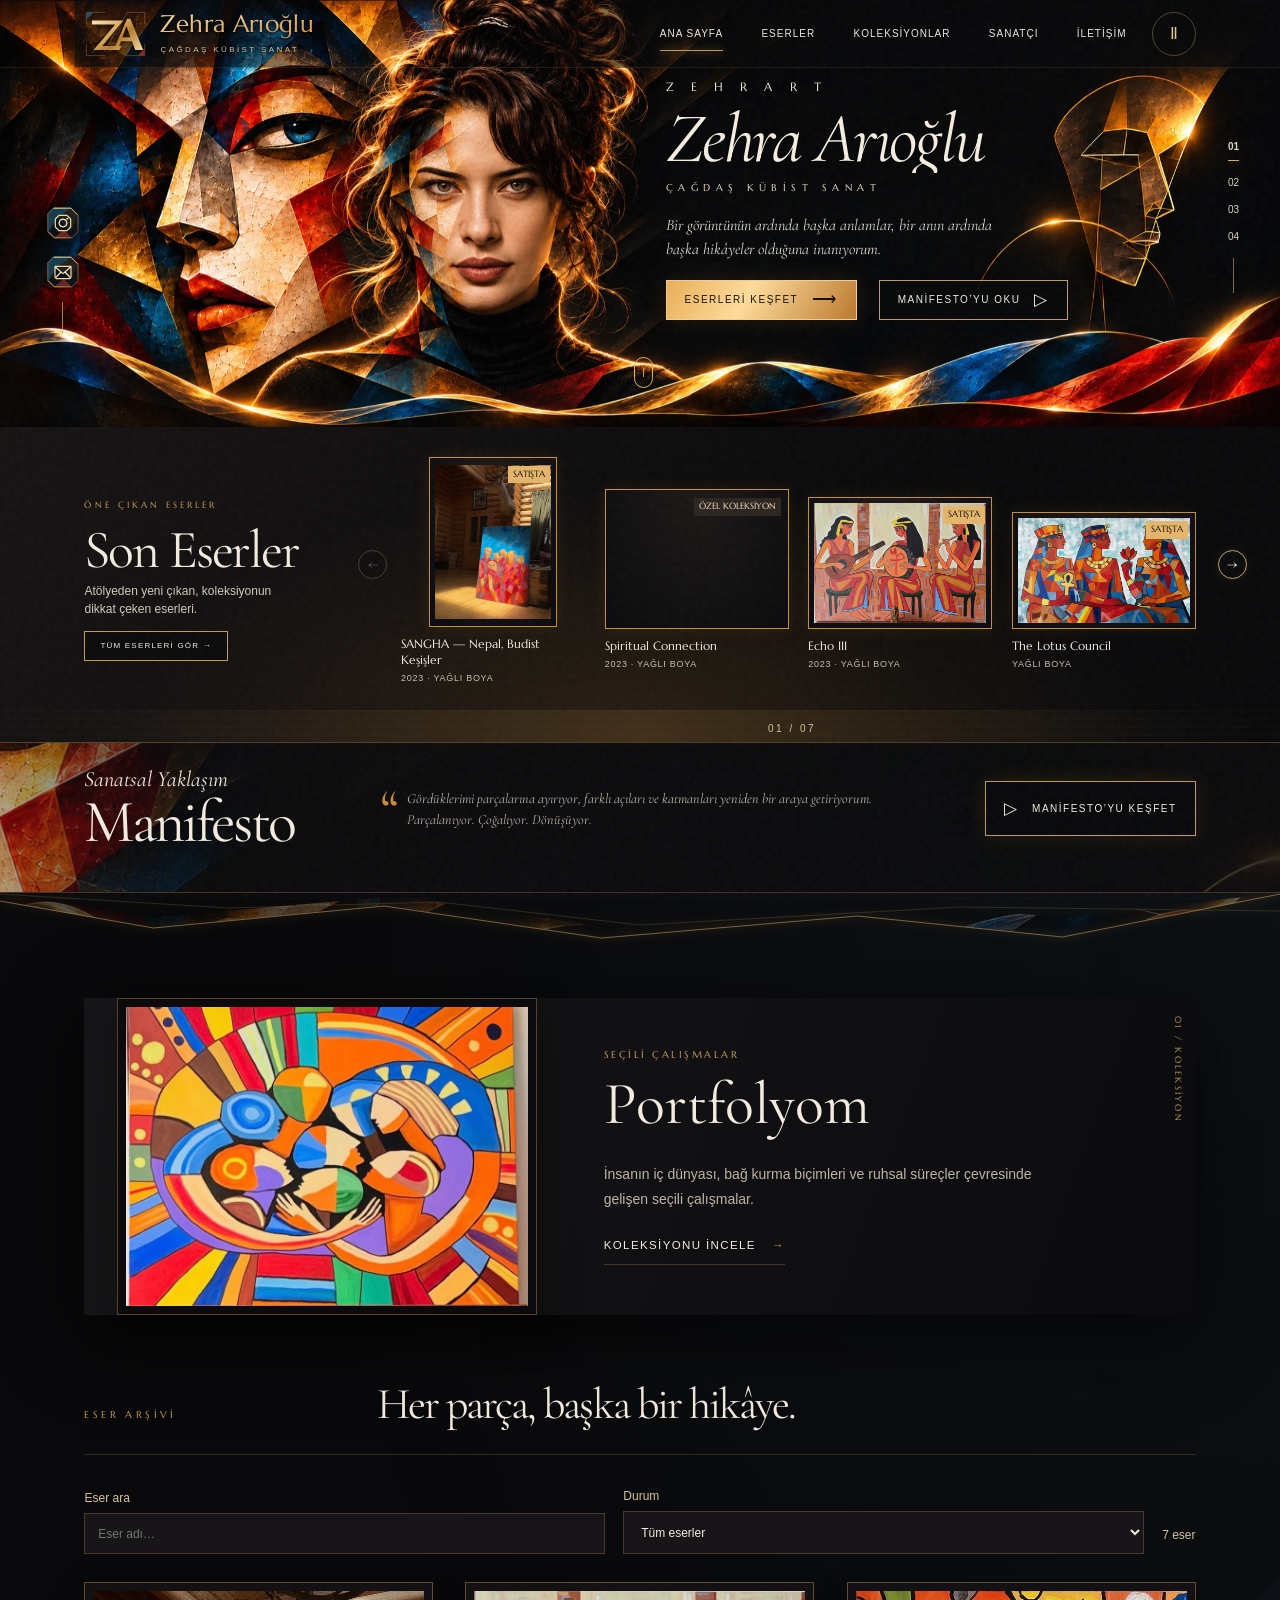
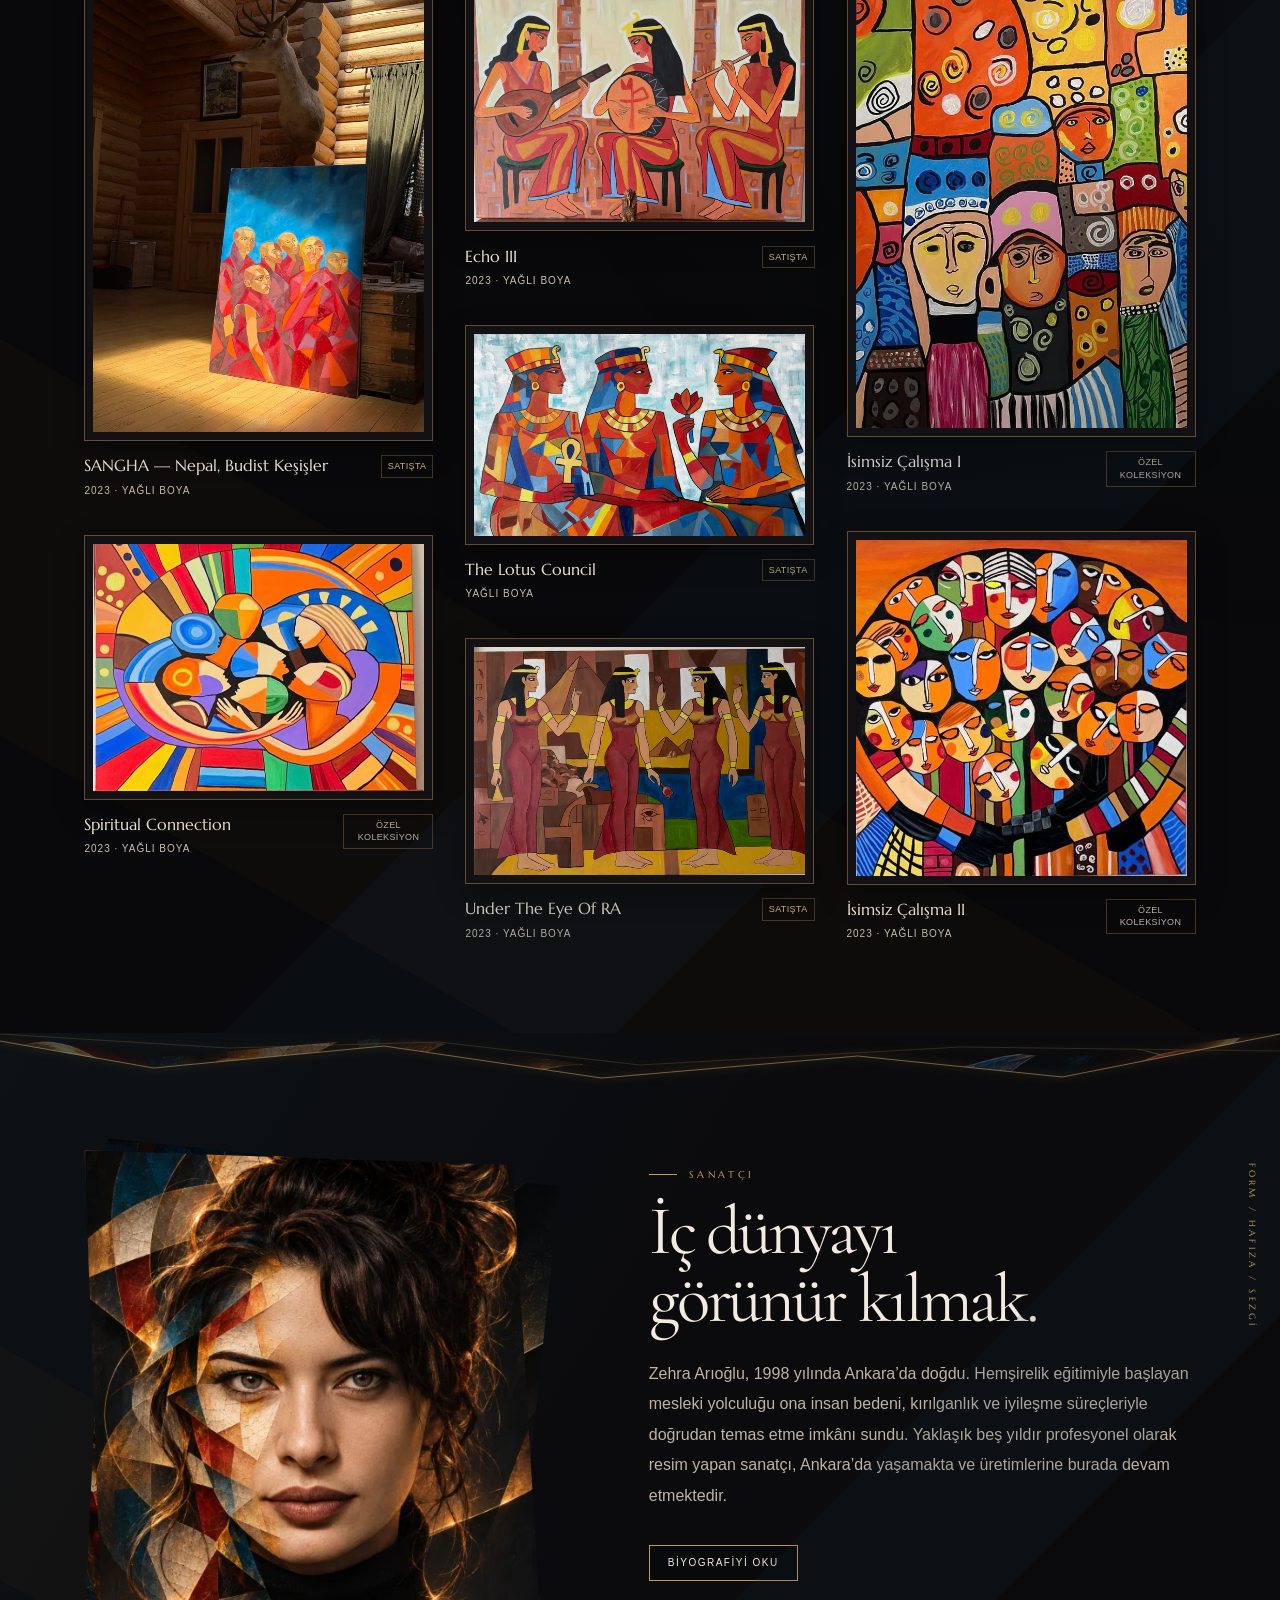
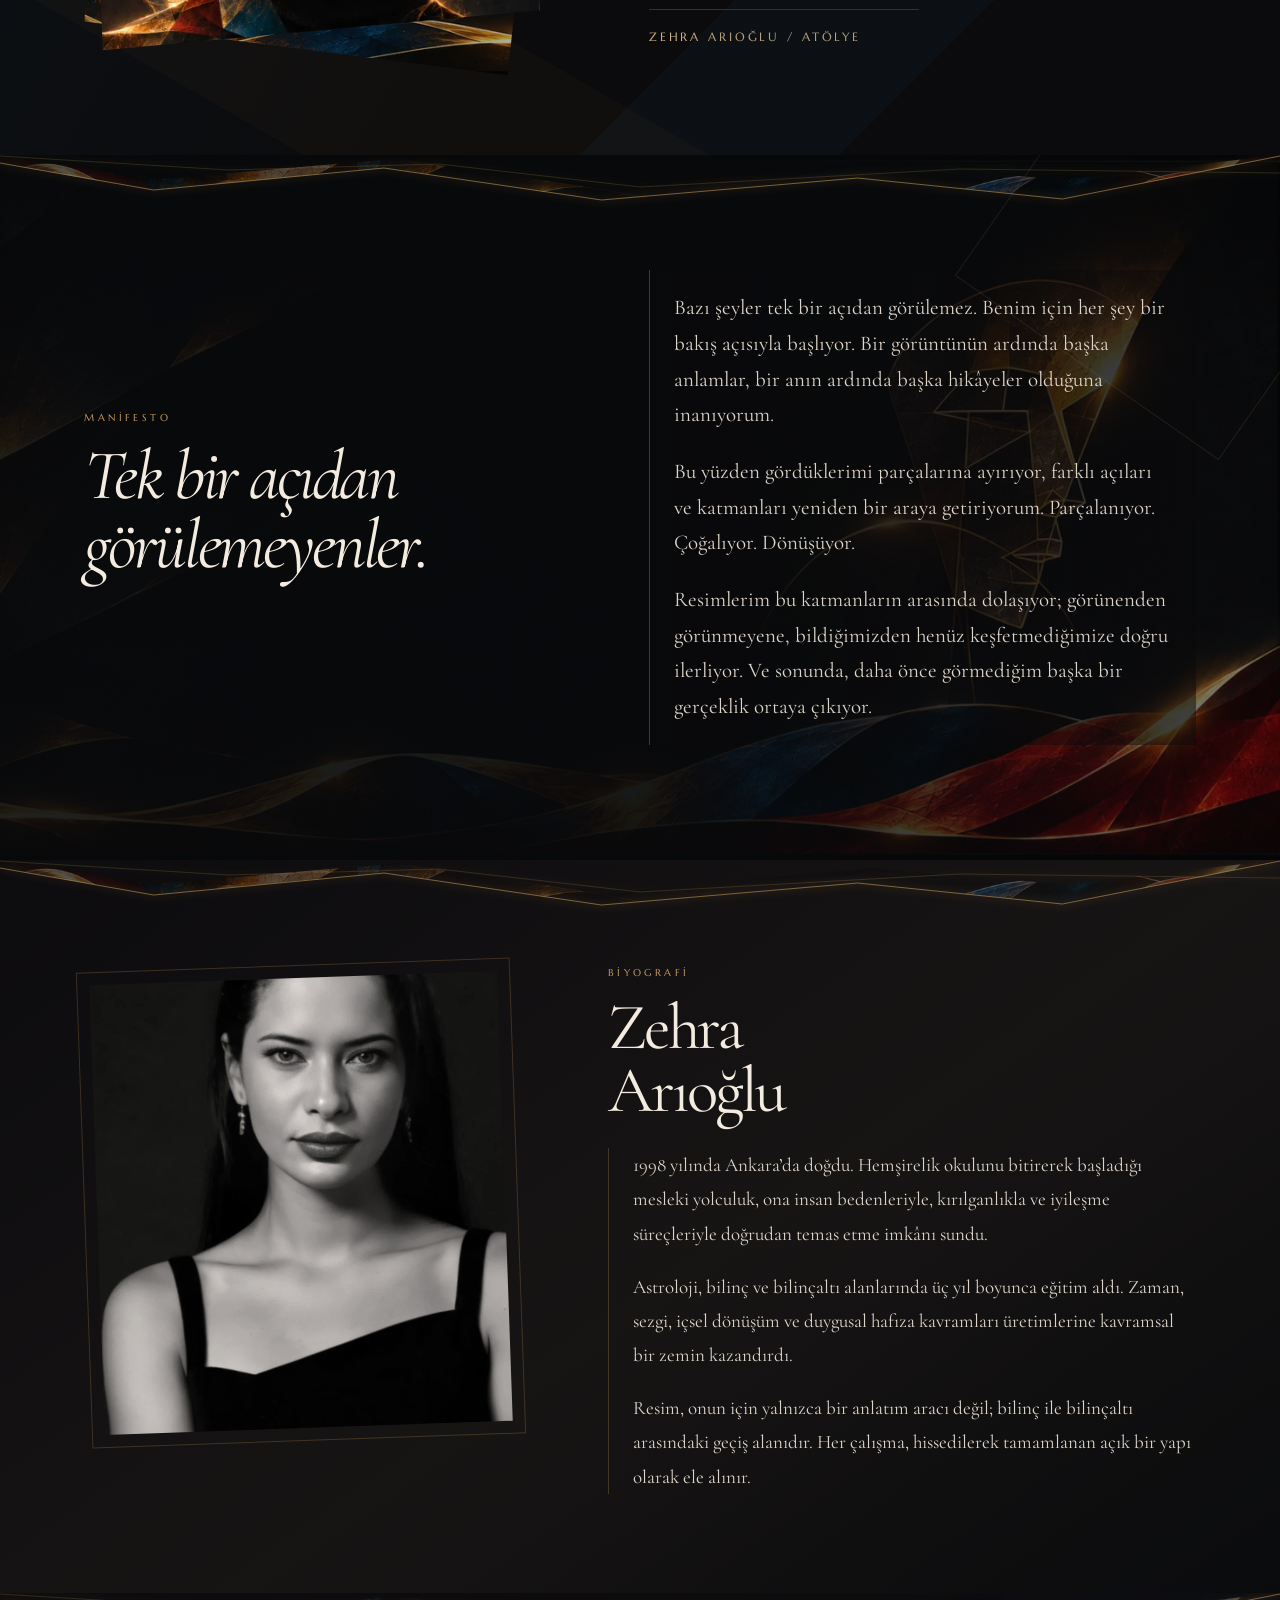
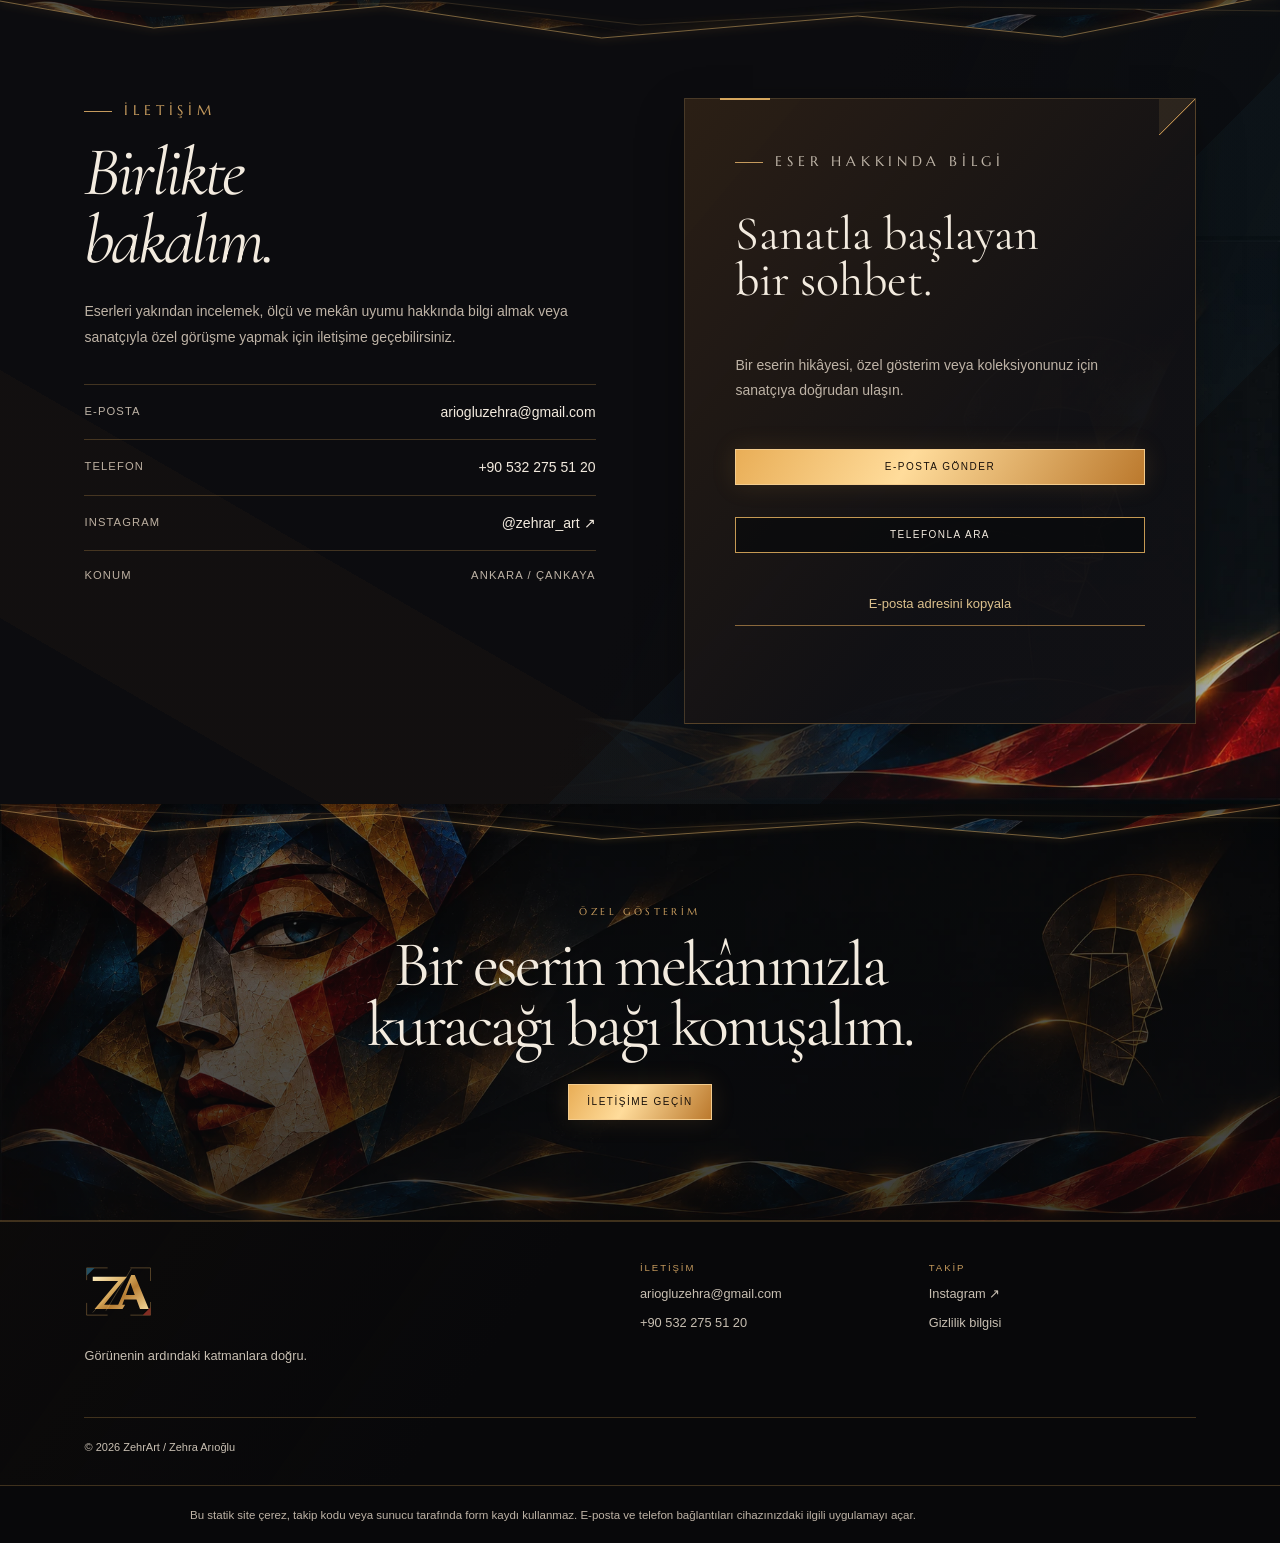
==== commit 5fd25da0: "Add files via upload" ====
--- a/index.html
+++ b/index.html
@@ -8,7 +8,7 @@
   <meta name="theme-color" content="#0B0B0D">
   <meta property="og:title" content="ZehrArt — Zehra Arıoğlu">
   <meta property="og:description" content="Görünenin ardındaki katmanlara doğru.">
-  <meta property="og:image" content="assets/images/sangha.png">
+  <meta property="og:image" content="https://dogacandoganer.github.io/zehrart/assets/images/share.jpg">
   <link rel="stylesheet" href="assets/css/site.css">
   <link rel="preload" href="assets/fonts/cormorant.ttf" as="font" type="font/ttf" crossorigin>
   <link rel="icon" type="image/svg+xml" href="assets/images/zehrart-monogram.svg">
@@ -16,7 +16,8 @@
   <link rel="stylesheet" href="assets/css/cinematic.css?v=2">
   <link rel="stylesheet" href="assets/css/gallery-refinement.css?v=1">
   <link rel="stylesheet" href="assets/css/social-icons.css?v=2">
-</head>
+  <link rel="stylesheet" href="assets/css/finishing.css?v=1">
+<link rel="canonical" href="https://dogacandoganer.github.io/zehrart/"><meta property="og:url" content="https://dogacandoganer.github.io/zehrart/"><meta property="og:type" content="website"><meta property="og:locale" content="tr_TR"><meta property="og:image:width" content="1200"><meta property="og:image:height" content="630"><meta name="twitter:card" content="summary_large_image"><meta name="twitter:title" content="ZehrArt — Zehra Arıoğlu"><meta name="twitter:image" content="https://dogacandoganer.github.io/zehrart/assets/images/share.jpg"><link rel="apple-touch-icon" href="assets/images/apple-touch-icon.png"><link rel="icon" sizes="32x32" type="image/png" href="assets/images/favicon-32.png"><script type="application/ld+json">{"@context":"https://schema.org","@graph":[{"@type":"Person","@id":"https://dogacandoganer.github.io/zehrart/#artist","name":"Zehra Arıoğlu","url":"https://dogacandoganer.github.io/zehrart/","sameAs":["https://www.instagram.com/zehrar_art"]},{"@type":"VisualArtwork","name":"SANGHA — Nepal, Budist Keşişler","artMedium":"Yağlı boya","image":"https://dogacandoganer.github.io/zehrart/assets/images/sangha.webp","creator":{"@id":"https://dogacandoganer.github.io/zehrart/#artist"},"dateCreated":"2023"},{"@type":"VisualArtwork","name":"Spiritual Connection","artMedium":"Yağlı boya","image":"https://dogacandoganer.github.io/zehrart/assets/images/spiritual-connection.webp","creator":{"@id":"https://dogacandoganer.github.io/zehrart/#artist"},"dateCreated":"2023"},{"@type":"VisualArtwork","name":"Echo III","artMedium":"Yağlı boya","image":"https://dogacandoganer.github.io/zehrart/assets/images/echo-iii.webp","creator":{"@id":"https://dogacandoganer.github.io/zehrart/#artist"},"dateCreated":"2023"},{"@type":"VisualArtwork","name":"The Lotus Council","artMedium":"Yağlı boya","image":"https://dogacandoganer.github.io/zehrart/assets/images/lotus-council.webp","creator":{"@id":"https://dogacandoganer.github.io/zehrart/#artist"}},{"@type":"VisualArtwork","name":"Under The Eye Of RA","artMedium":"Yağlı boya","image":"https://dogacandoganer.github.io/zehrart/assets/images/under-eye-of-ra.webp","creator":{"@id":"https://dogacandoganer.github.io/zehrart/#artist"},"dateCreated":"2023"},{"@type":"VisualArtwork","name":"İsimsiz Çalışma I","artMedium":"Yağlı boya","image":"https://dogacandoganer.github.io/zehrart/assets/images/untitled-50x70-a.webp","creator":{"@id":"https://dogacandoganer.github.io/zehrart/#artist"},"dateCreated":"2023"},{"@type":"VisualArtwork","name":"İsimsiz Çalışma II","artMedium":"Yağlı boya","image":"https://dogacandoganer.github.io/zehrart/assets/images/untitled-50x70-b.webp","creator":{"@id":"https://dogacandoganer.github.io/zehrart/#artist"},"dateCreated":"2023"}]}</script><noscript><style>.reveal{opacity:1!important;transform:none!important}</style></noscript></head>
 <body>
 <a class="skip-link" href="#icerik">İçeriğe geç</a>
 <header class="site-header" data-header>
@@ -30,7 +31,7 @@
 
 <main id="icerik">
 <section class="hero" id="ana-sayfa">
-  <div class="hero-visual"><img class="hero-scene" src="assets/images/cubist-hero-natural-v4.png" alt="Zehra Arıoğlu’nun portresi; altın, petrol mavisi ve kızıl kübist yüzlerle bütünleşen kompozisyon" fetchpriority="high" width="2172" height="724"></div>
+  <div class="hero-visual"><img class="hero-scene" src="assets/images/cubist-hero-natural-v4.webp" alt="Zehra Arıoğlu’nun portresi; altın, petrol mavisi ve kızıl kübist yüzlerle bütünleşen kompozisyon" fetchpriority="high" width="2172" height="724"></div>
   <div class="social-rail" aria-label="Sosyal bağlantılar"><a href="https://www.instagram.com/zehrar_art" target="_blank" rel="noopener" aria-label="Instagram"><img class="social-icon" src="assets/images/social-instagram-cubist.svg" alt="" width="48" height="48"><span class="social-label" aria-hidden="true">Instagram</span></a><a href="mailto:ariogluzehra@gmail.com" aria-label="E-posta"><img class="social-icon" src="assets/images/social-email-cubist.svg" alt="" width="48" height="48"><span class="social-label" aria-hidden="true">E-posta</span></a><i aria-hidden="true"></i></div>
   <div class="hero-copy">
     <p class="eyebrow">Z E H R A R T</p>
@@ -51,14 +52,14 @@
     <div class="gallery-controls"><button data-gallery-prev aria-label="Önceki eser">←</button><span data-gallery-count>01 / 07</span><button data-gallery-next aria-label="Sonraki eser">→</button></div>
   </div>
   <div class="art-track" data-gallery tabindex="0" aria-label="Eser galerisi">
-    <article class="art-card reveal"><button class="art-frame static-art" data-art-open data-src="assets/images/sangha.png" data-title="SANGHA — Nepal, Budist Keşişler" data-meta="2023 · Yağlı boya · 70 × 100 cm"><img src="assets/images/sangha.png" alt="SANGHA — Nepal, Budist Keşişler adlı eser"><span class="art-index">01</span></button><div class="art-meta"><div><h3>SANGHA</h3><p>2023 · Yağlı boya</p></div><span class="status status-available">Satışta</span></div></article>
-    <article class="art-card reveal"><button class="art-frame static-art" data-art-open data-src="assets/images/spiritual-connection.jpg" data-title="Spiritual Connection" data-meta="2023 · Yağlı boya · Boyut teyidi bekliyor"><img src="assets/images/spiritual-connection.jpg" alt="Spiritual Connection adlı eser"><span class="art-index">02</span></button><div class="art-meta"><div><h3>Spiritual Connection</h3><p>2023 · Yağlı boya</p></div><span class="status status-private">Özel Koleksiyon</span></div></article>
-    <article class="art-card reveal"><button class="art-frame static-art" data-art-open data-src="assets/images/echo-iii.jpg" data-title="Echo III" data-meta="2023 · Yağlı boya · Boyut teyidi bekliyor"><img src="assets/images/echo-iii.jpg" alt="Echo III adlı eser"><span class="art-index">03</span></button><div class="art-meta"><div><h3>Echo III</h3><p>2023 · Yağlı boya</p></div><span class="status status-available">Satışta</span></div></article>
-    <article class="art-card reveal"><button class="art-frame static-art" data-art-open data-src="assets/images/lotus-council.png" data-title="The Lotus Council" data-meta="Yağlı boya · 60 × 100 cm"><img src="assets/images/lotus-council.png" alt="The Lotus Council adlı eser"><span class="art-index">04</span></button><div class="art-meta"><div><h3>The Lotus Council</h3><p>Yağlı boya · 60 × 100 cm</p></div><span class="status status-available">Satışta</span></div></article>
-    <article class="art-card reveal"><button class="art-frame static-art" data-art-open data-src="assets/images/under-eye-of-ra.png" data-title="Under The Eye Of RA" data-meta="2023 · Yağlı boya · 70 × 100 cm"><img src="assets/images/under-eye-of-ra.png" alt="Under The Eye Of RA adlı eser"><span class="art-index">05</span></button><div class="art-meta"><div><h3>Under The Eye Of RA</h3><p>2023 · Yağlı boya</p></div><span class="status status-available">Satışta</span></div></article>
-    <article class="art-card reveal"><button class="art-frame static-art" data-art-open data-src="assets/images/untitled-50x70-a.jpg" data-title="İsimsiz Çalışma I" data-meta="2023 · Yağlı boya · 50 × 70 cm"><img src="assets/images/untitled-50x70-a.jpg" alt="İsimsiz yağlı boya çalışma"><span class="art-index">06</span></button><div class="art-meta"><div><h3>İsimsiz Çalışma I</h3><p>2023 · Yağlı boya</p></div><span class="status status-private">Özel Koleksiyon</span></div></article>
-    <article class="art-card reveal"><button class="art-frame static-art" data-art-open data-src="assets/images/untitled-50x70-b.jpg" data-title="İsimsiz Çalışma II" data-meta="2023 · Yağlı boya · 50 × 70 cm"><img src="assets/images/untitled-50x70-b.jpg" alt="İsimsiz yağlı boya çalışma"><span class="art-index">07</span></button><div class="art-meta"><div><h3>İsimsiz Çalışma II</h3><p>2023 · Yağlı boya</p></div><span class="status status-private">Özel Koleksiyon</span></div></article>
-  </div>
+<article class="art-card reveal" data-id="work-1" style="--art-ratio:0.75"><button class="art-frame static-art" data-art-open data-src="assets/images/sangha.webp" data-title="SANGHA — Nepal, Budist Keşişler" data-description="" data-meta="2023 · Yağlı boya · 70 × 100 cm · Satışta"><img src="assets/images/sangha-640.webp" srcset="assets/images/sangha-640.webp 640w, assets/images/sangha.webp 1200w" sizes="(max-width:620px) 88vw, (max-width:980px) 44vw, 360px" width="1200" height="1600" loading="lazy" decoding="async" alt="SANGHA — Nepal, Budist Keşişler"><span class="art-index">01</span></button><div class="art-meta"><div><h3>SANGHA — Nepal, Budist Keşişler</h3><p>2023 · Yağlı boya</p></div><span class="status status-available">Satışta</span></div></article>
+<article class="art-card reveal" data-id="work-2" style="--art-ratio:1.3417721518987342"><button class="art-frame static-art" data-art-open data-src="assets/images/spiritual-connection.webp" data-title="Spiritual Connection" data-description="" data-meta="2023 · Yağlı boya · Özel Koleksiyon"><img src="assets/images/spiritual-connection-640.webp" srcset="assets/images/spiritual-connection-640.webp 640w, assets/images/spiritual-connection.webp 848w" sizes="(max-width:620px) 88vw, (max-width:980px) 44vw, 360px" width="848" height="632" loading="lazy" decoding="async" alt="Spiritual Connection"><span class="art-index">02</span></button><div class="art-meta"><div><h3>Spiritual Connection</h3><p>2023 · Yağlı boya</p></div><span class="status status-private">Özel Koleksiyon</span></div></article>
+<article class="art-card reveal" data-id="work-3" style="--art-ratio:1.4311270125223614"><button class="art-frame static-art" data-art-open data-src="assets/images/echo-iii.webp" data-title="Echo III" data-description="" data-meta="2023 · Yağlı boya · Satışta"><img src="assets/images/echo-iii-640.webp" srcset="assets/images/echo-iii-640.webp 640w, assets/images/echo-iii.webp 1600w" sizes="(max-width:620px) 88vw, (max-width:980px) 44vw, 360px" width="1600" height="1118" loading="lazy" decoding="async" alt="Echo III"><span class="art-index">03</span></button><div class="art-meta"><div><h3>Echo III</h3><p>2023 · Yağlı boya</p></div><span class="status status-available">Satışta</span></div></article>
+<article class="art-card reveal" data-id="work-4" style="--art-ratio:1.6427104722792607"><button class="art-frame static-art" data-art-open data-src="assets/images/lotus-council.webp" data-title="The Lotus Council" data-description="" data-meta="Yağlı boya · 60 × 100 cm · Satışta"><img src="assets/images/lotus-council-640.webp" srcset="assets/images/lotus-council-640.webp 640w, assets/images/lotus-council.webp 1600w" sizes="(max-width:620px) 88vw, (max-width:980px) 44vw, 360px" width="1600" height="974" loading="lazy" decoding="async" alt="The Lotus Council"><span class="art-index">04</span></button><div class="art-meta"><div><h3>The Lotus Council</h3><p>Yağlı boya</p></div><span class="status status-available">Satışta</span></div></article>
+<article class="art-card reveal" data-id="work-5" style="--art-ratio:1.4558689717925386"><button class="art-frame static-art" data-art-open data-src="assets/images/under-eye-of-ra.webp" data-title="Under The Eye Of RA" data-description="" data-meta="2023 · Yağlı boya · 70 × 100 cm · Satışta"><img src="assets/images/under-eye-of-ra-640.webp" srcset="assets/images/under-eye-of-ra-640.webp 640w, assets/images/under-eye-of-ra.webp 1600w" sizes="(max-width:620px) 88vw, (max-width:980px) 44vw, 360px" width="1600" height="1099" loading="lazy" decoding="async" alt="Under The Eye Of RA"><span class="art-index">05</span></button><div class="art-meta"><div><h3>Under The Eye Of RA</h3><p>2023 · Yağlı boya</p></div><span class="status status-available">Satışta</span></div></article>
+<article class="art-card reveal" data-id="work-6" style="--art-ratio:0.7569644572526417"><button class="art-frame static-art" data-art-open data-src="assets/images/untitled-50x70-a.webp" data-title="İsimsiz Çalışma I" data-description="" data-meta="2023 · Yağlı boya · 50 × 70 cm · Özel Koleksiyon"><img src="assets/images/untitled-50x70-a-640.webp" srcset="assets/images/untitled-50x70-a-640.webp 640w, assets/images/untitled-50x70-a.webp 788w" sizes="(max-width:620px) 88vw, (max-width:980px) 44vw, 360px" width="788" height="1041" loading="lazy" decoding="async" alt="İsimsiz Çalışma I"><span class="art-index">06</span></button><div class="art-meta"><div><h3>İsimsiz Çalışma I</h3><p>2023 · Yağlı boya</p></div><span class="status status-private">Özel Koleksiyon</span></div></article>
+<article class="art-card reveal" data-id="work-7" style="--art-ratio:0.9859514687100894"><button class="art-frame static-art" data-art-open data-src="assets/images/untitled-50x70-b.webp" data-title="İsimsiz Çalışma II" data-description="" data-meta="2023 · Yağlı boya · 50 × 70 cm · Özel Koleksiyon"><img src="assets/images/untitled-50x70-b-640.webp" srcset="assets/images/untitled-50x70-b-640.webp 640w, assets/images/untitled-50x70-b.webp 772w" sizes="(max-width:620px) 88vw, (max-width:980px) 44vw, 360px" width="772" height="783" loading="lazy" decoding="async" alt="İsimsiz Çalışma II"><span class="art-index">07</span></button><div class="art-meta"><div><h3>İsimsiz Çalışma II</h3><p>2023 · Yağlı boya</p></div><span class="status status-private">Özel Koleksiyon</span></div></article>
+</div>
 </section>
 
 <section class="manifesto-home" id="manifesto">
@@ -68,13 +69,19 @@
 </section>
 
 <section class="collection-preview section-shell" id="koleksiyonlar">
-  <div class="collection-panel reveal"><img src="assets/images/spiritual-connection.jpg" alt="Portfolyom koleksiyonundan Spiritual Connection" loading="lazy"><span><small>Seçili çalışmalar</small><strong>Portfolyom</strong><p>İnsanın iç dünyası, bağ kurma biçimleri ve ruhsal süreçler çevresinde gelişen seçili çalışmalar.</p><a class="text-link" href="#koleksiyon-eserleri">Koleksiyonu incele <span>→</span></a></span></div>
+  <div class="collection-panel reveal"><img src="assets/images/spiritual-connection.webp" alt="Portfolyom koleksiyonundan Spiritual Connection" loading="lazy" width="848" height="632"><span><small>Seçili çalışmalar</small><strong>Portfolyom</strong><p>İnsanın iç dünyası, bağ kurma biçimleri ve ruhsal süreçler çevresinde gelişen seçili çalışmalar.</p><a class="text-link" href="#koleksiyon-eserleri">Koleksiyonu incele <span>→</span></a></span></div>
   <div class="portfolio-heading" id="koleksiyon-eserleri"><p class="eyebrow">Eser arşivi</p><h2>Her parça, başka bir hikâye.</h2></div>
-  <div class="portfolio-grid" data-portfolio aria-label="Tüm eserler"></div>
+  <div class="portfolio-grid" data-portfolio aria-label="Tüm eserler"><article class="art-card reveal" data-id="work-1" style="--art-ratio:0.75"><button class="art-frame static-art" data-art-open data-src="assets/images/sangha.webp" data-title="SANGHA — Nepal, Budist Keşişler" data-description="" data-meta="2023 · Yağlı boya · 70 × 100 cm · Satışta"><img src="assets/images/sangha-640.webp" srcset="assets/images/sangha-640.webp 640w, assets/images/sangha.webp 1200w" sizes="(max-width:620px) 88vw, (max-width:980px) 44vw, 360px" width="1200" height="1600" loading="lazy" decoding="async" alt="SANGHA — Nepal, Budist Keşişler"><span class="art-index">01</span></button><div class="art-meta"><div><h3>SANGHA — Nepal, Budist Keşişler</h3><p>2023 · Yağlı boya</p></div><span class="status status-available">Satışta</span></div></article>
+<article class="art-card reveal" data-id="work-2" style="--art-ratio:1.3417721518987342"><button class="art-frame static-art" data-art-open data-src="assets/images/spiritual-connection.webp" data-title="Spiritual Connection" data-description="" data-meta="2023 · Yağlı boya · Özel Koleksiyon"><img src="assets/images/spiritual-connection-640.webp" srcset="assets/images/spiritual-connection-640.webp 640w, assets/images/spiritual-connection.webp 848w" sizes="(max-width:620px) 88vw, (max-width:980px) 44vw, 360px" width="848" height="632" loading="lazy" decoding="async" alt="Spiritual Connection"><span class="art-index">02</span></button><div class="art-meta"><div><h3>Spiritual Connection</h3><p>2023 · Yağlı boya</p></div><span class="status status-private">Özel Koleksiyon</span></div></article>
+<article class="art-card reveal" data-id="work-3" style="--art-ratio:1.4311270125223614"><button class="art-frame static-art" data-art-open data-src="assets/images/echo-iii.webp" data-title="Echo III" data-description="" data-meta="2023 · Yağlı boya · Satışta"><img src="assets/images/echo-iii-640.webp" srcset="assets/images/echo-iii-640.webp 640w, assets/images/echo-iii.webp 1600w" sizes="(max-width:620px) 88vw, (max-width:980px) 44vw, 360px" width="1600" height="1118" loading="lazy" decoding="async" alt="Echo III"><span class="art-index">03</span></button><div class="art-meta"><div><h3>Echo III</h3><p>2023 · Yağlı boya</p></div><span class="status status-available">Satışta</span></div></article>
+<article class="art-card reveal" data-id="work-4" style="--art-ratio:1.6427104722792607"><button class="art-frame static-art" data-art-open data-src="assets/images/lotus-council.webp" data-title="The Lotus Council" data-description="" data-meta="Yağlı boya · 60 × 100 cm · Satışta"><img src="assets/images/lotus-council-640.webp" srcset="assets/images/lotus-council-640.webp 640w, assets/images/lotus-council.webp 1600w" sizes="(max-width:620px) 88vw, (max-width:980px) 44vw, 360px" width="1600" height="974" loading="lazy" decoding="async" alt="The Lotus Council"><span class="art-index">04</span></button><div class="art-meta"><div><h3>The Lotus Council</h3><p>Yağlı boya</p></div><span class="status status-available">Satışta</span></div></article>
+<article class="art-card reveal" data-id="work-5" style="--art-ratio:1.4558689717925386"><button class="art-frame static-art" data-art-open data-src="assets/images/under-eye-of-ra.webp" data-title="Under The Eye Of RA" data-description="" data-meta="2023 · Yağlı boya · 70 × 100 cm · Satışta"><img src="assets/images/under-eye-of-ra-640.webp" srcset="assets/images/under-eye-of-ra-640.webp 640w, assets/images/under-eye-of-ra.webp 1600w" sizes="(max-width:620px) 88vw, (max-width:980px) 44vw, 360px" width="1600" height="1099" loading="lazy" decoding="async" alt="Under The Eye Of RA"><span class="art-index">05</span></button><div class="art-meta"><div><h3>Under The Eye Of RA</h3><p>2023 · Yağlı boya</p></div><span class="status status-available">Satışta</span></div></article>
+<article class="art-card reveal" data-id="work-6" style="--art-ratio:0.7569644572526417"><button class="art-frame static-art" data-art-open data-src="assets/images/untitled-50x70-a.webp" data-title="İsimsiz Çalışma I" data-description="" data-meta="2023 · Yağlı boya · 50 × 70 cm · Özel Koleksiyon"><img src="assets/images/untitled-50x70-a-640.webp" srcset="assets/images/untitled-50x70-a-640.webp 640w, assets/images/untitled-50x70-a.webp 788w" sizes="(max-width:620px) 88vw, (max-width:980px) 44vw, 360px" width="788" height="1041" loading="lazy" decoding="async" alt="İsimsiz Çalışma I"><span class="art-index">06</span></button><div class="art-meta"><div><h3>İsimsiz Çalışma I</h3><p>2023 · Yağlı boya</p></div><span class="status status-private">Özel Koleksiyon</span></div></article>
+<article class="art-card reveal" data-id="work-7" style="--art-ratio:0.9859514687100894"><button class="art-frame static-art" data-art-open data-src="assets/images/untitled-50x70-b.webp" data-title="İsimsiz Çalışma II" data-description="" data-meta="2023 · Yağlı boya · 50 × 70 cm · Özel Koleksiyon"><img src="assets/images/untitled-50x70-b-640.webp" srcset="assets/images/untitled-50x70-b-640.webp 640w, assets/images/untitled-50x70-b.webp 772w" sizes="(max-width:620px) 88vw, (max-width:980px) 44vw, 360px" width="772" height="783" loading="lazy" decoding="async" alt="İsimsiz Çalışma II"><span class="art-index">07</span></button><div class="art-meta"><div><h3>İsimsiz Çalışma II</h3><p>2023 · Yağlı boya</p></div><span class="status status-private">Özel Koleksiyon</span></div></article></div>
 </section>
 
 <section class="artist-intro section-shell" id="sanatci">
-  <div class="artist-photo reveal"><img src="assets/images/artist-approved.png" alt="Zehra Arıoğlu’nun kübist portresi" loading="lazy"></div>
+  <div class="artist-photo reveal"><img src="assets/images/artist-approved.webp" alt="Zehra Arıoğlu’nun kübist portresi" loading="lazy" width="522" height="654"></div>
   <div class="artist-copy reveal"><p class="eyebrow">Sanatçı</p><h2>İç dünyayı<br>görünür kılmak.</h2><p data-cms-text="biography">Zehra Arıoğlu, 1998 yılında Ankara’da doğdu. Hemşirelik eğitimiyle başlayan mesleki yolculuğu ona insan bedeni, kırılganlık ve iyileşme süreçleriyle doğrudan temas etme imkânı sundu. Yaklaşık beş yıldır profesyonel olarak resim yapan sanatçı, Ankara’da yaşamakta ve üretimlerine burada devam etmektedir.</p><a class="button outline" href="#biyografi">Biyografiyi oku</a></div>
 </section>
 
@@ -84,7 +91,7 @@
 </section>
 
 <section class="artist-page section-shell" id="biyografi">
-  <div class="artist-page-image reveal"><img src="assets/images/artist-candidate-a.jpg" alt="Zehra Arıoğlu portresi"></div>
+  <div class="artist-page-image reveal"><img src="assets/images/artist-candidate-a.webp" alt="Zehra Arıoğlu portresi" width="900" height="1599" loading="lazy" decoding="async"></div>
   <div class="artist-page-copy reveal"><p class="eyebrow">Biyografi</p><h2>Zehra<br>Arıoğlu</h2><div class="rich-text"><p>1998 yılında Ankara’da doğdu. Hemşirelik okulunu bitirerek başladığı mesleki yolculuk, ona insan bedenleriyle, kırılganlıkla ve iyileşme süreçleriyle doğrudan temas etme imkânı sundu.</p><p>Astroloji, bilinç ve bilinçaltı alanlarında üç yıl boyunca eğitim aldı. Zaman, sezgi, içsel dönüşüm ve duygusal hafıza kavramları üretimlerine kavramsal bir zemin kazandırdı.</p><p>Resim, onun için yalnızca bir anlatım aracı değil; bilinç ile bilinçaltı arasındaki geçiş alanıdır. Her çalışma, hissedilerek tamamlanan açık bir yapı olarak ele alınır.</p></div></div>
 </section>
 
@@ -109,6 +116,7 @@
 </dialog>
 <script src="assets/js/site.js"></script>
 <script src="assets/js/cinematic.js"></script>
+<script src="assets/js/finishing.js"></script>
 </body>
 </html>
 
--- a/assets/css/site.css
+++ b/assets/css/site.css
@@ -1,5 +1,5 @@
 :root{--ink:#0b0b0d;--surface:#171517;--ivory:#f3ebdf;--muted:#beb3a6;--gold:#c59a5d;--petrol:#163f55;--garnet:#7e2929;--line:rgba(243,235,223,.16);--serif:Georgia,"Times New Roman",serif;--sans:Arial,"Helvetica Neue",sans-serif;--pad:clamp(1.25rem,4vw,5.5rem);--ease:cubic-bezier(.2,.75,.2,1)}
-*{box-sizing:border-box}html{scroll-behavior:smooth;background:var(--ink);color:var(--ivory)}body{margin:0;font-family:var(--sans);background:var(--ink);color:var(--ivory);line-height:1.6;overflow-x:hidden}img{display:block;max-width:100%;height:auto}a{color:inherit;text-decoration:none}button,input,select,textarea{font:inherit}.skip-link{position:fixed;z-index:100;left:1rem;top:-6rem;background:var(--ivory);color:var(--ink);padding:.75rem 1rem}.skip-link:focus{top:1rem}.site-header{height:76px;position:fixed;inset:0 0 auto;z-index:50;display:flex;align-items:center;justify-content:space-between;padding:0 var(--pad);border-bottom:1px solid transparent;transition:.35s;background:linear-gradient(180deg,rgba(11,11,13,.5),transparent)}.site-header.scrolled,.menu-open .site-header{background:rgba(11,11,13,.96);border-color:var(--line);backdrop-filter:blur(14px)}.brand{display:flex;align-items:center;gap:.75rem;z-index:2}.brand span,.footer-mark{font:700 1.6rem var(--serif);letter-spacing:-.12em;color:var(--gold)}.brand small{font-size:.63rem;letter-spacing:.3em}.site-header nav{display:flex;align-items:center;gap:clamp(1rem,2.3vw,2.75rem)}.site-header nav a{font-size:.68rem;letter-spacing:.15em;text-transform:uppercase;color:var(--muted);position:relative}.site-header nav a:after{content:"";position:absolute;left:0;right:100%;bottom:-.45rem;border-bottom:1px solid var(--gold);transition:.3s}.site-header nav a:hover,.site-header nav a:focus-visible,.site-header nav a[aria-current]{color:var(--ivory)}.site-header nav a:hover:after,.site-header nav a:focus-visible:after,.site-header nav a[aria-current]:after{right:0}.motion-toggle{background:none;border:0;color:var(--muted);font-size:.62rem;letter-spacing:.1em;text-transform:uppercase;cursor:pointer}.menu-toggle{display:none;background:none;border:0;color:var(--ivory)}:focus-visible{outline:2px solid var(--gold);outline-offset:5px}.section-shell{padding-left:var(--pad);padding-right:var(--pad);max-width:1600px;margin-inline:auto}.eyebrow{font-size:.65rem;text-transform:uppercase;letter-spacing:.28em;color:var(--gold);margin:0 0 1rem}.button{display:inline-flex;justify-content:center;align-items:center;min-height:48px;padding:.8rem 1.35rem;border:1px solid var(--gold);font-size:.7rem;text-transform:uppercase;letter-spacing:.16em;cursor:pointer}.button.gold{background:var(--gold);color:var(--ink)}.button.gold:hover{background:var(--ivory);border-color:var(--ivory)}.button.outline{background:transparent}.text-link{display:inline-flex;gap:1rem;align-items:center;border-bottom:1px solid var(--line);padding:.6rem 0;font-size:.72rem;letter-spacing:.12em;text-transform:uppercase}.text-link span{color:var(--gold)}h1,h2,h3,blockquote{font-family:var(--serif);font-weight:400;line-height:.94}h1,h2{letter-spacing:-.045em}.hero{min-height:92svh;display:grid;grid-template-columns:55% 45%;position:relative;overflow:hidden;background:radial-gradient(circle at 20% 45%,#272226 0,transparent 44%),var(--ink)}.hero:after{content:"";position:absolute;left:0;right:0;bottom:-1px;height:7vw;background:var(--surface);clip-path:polygon(0 85%,20% 30%,43% 66%,67% 10%,100% 58%,100% 100%,0 100%)}.hero-visual{position:relative;min-height:700px;transform-style:preserve-3d}.hero-portrait{position:absolute;left:15%;bottom:3%;height:86%;width:auto;max-width:58%;filter:contrast(1.05);clip-path:polygon(8% 0,100% 0,90% 90%,57% 100%,0 84%)}.hero-art{position:absolute;left:54%;bottom:23%;width:34%;border:1px solid rgba(197,154,93,.6);box-shadow:0 25px 90px #000;transform:rotate(2deg)}.facet{position:absolute;opacity:.48}.facet-a{inset:12% auto auto 5%;width:38%;height:26%;background:var(--petrol);clip-path:polygon(0 38%,100% 0,62% 100%,10% 78%)}.facet-b{right:5%;bottom:7%;width:39%;height:32%;background:var(--garnet);clip-path:polygon(24% 0,100% 27%,72% 100%,0 70%)}.linework{position:absolute;inset:8% 0 auto 4%;width:88%;height:82%;fill:none;stroke:var(--gold);stroke-width:1;opacity:.6;pointer-events:none}.linework path{stroke-dasharray:1400;stroke-dashoffset:1400}.motion-ready .linework path{animation:draw 1.6s var(--ease) forwards}.motion-ready .linework path+path{animation-delay:.2s}.hero-copy{position:relative;z-index:2;align-self:center;padding:6rem var(--pad) 9rem 2rem}.hero h1{font-size:clamp(4.3rem,8.3vw,9.7rem);margin:.4rem 0 1.5rem;line-height:.74}.hero h1 span{display:block}.hero h1 span:last-child{color:transparent;-webkit-text-stroke:1px var(--ivory);padding-left:clamp(2rem,5vw,6rem)}.hero-lead{max-width:32rem;color:var(--muted);font-family:var(--serif);font-size:clamp(1rem,1.4vw,1.35rem)}.hero-actions{display:flex;gap:2rem;align-items:center;margin-top:2.2rem}.scroll-cue{position:absolute;z-index:3;bottom:2.4rem;right:var(--pad);display:flex;gap:1rem;align-items:center;font-size:.6rem;text-transform:uppercase;letter-spacing:.2em;color:var(--muted)}.scroll-cue i{height:50px;border-left:1px solid var(--gold)}.featured{background:var(--surface);padding-top:clamp(8rem,13vw,14rem);padding-bottom:9rem}.section-heading{display:grid;grid-template-columns:1fr auto;align-items:end;margin-bottom:4rem}.section-heading h2{font-size:clamp(3rem,6vw,7.4rem);margin:0}.gallery-controls{grid-column:2;grid-row:1/3;align-self:end;display:flex;align-items:center;gap:1rem}.gallery-controls button{width:44px;height:44px;background:transparent;border:1px solid var(--line);color:var(--ivory);cursor:pointer}.gallery-controls span{font-size:.66rem;letter-spacing:.1em;color:var(--muted)}.art-track{display:grid;grid-auto-flow:column;grid-auto-columns:min(38vw,440px);gap:clamp(1rem,3vw,3rem);overflow-x:auto;scroll-snap-type:x mandatory;scrollbar-width:none;padding-bottom:2rem}.art-track::-webkit-scrollbar{display:none}.art-card{scroll-snap-align:start}.art-frame{display:block;position:relative;height:clamp(420px,59vw,650px);padding:clamp(1rem,2vw,2rem);border:1px solid var(--line);background:#0e0d0f}.art-frame:after{content:"";position:absolute;left:8%;right:8%;bottom:-22px;height:34px;background:linear-gradient(rgba(255,255,255,.1),transparent);filter:blur(12px);opacity:.4}.art-frame img{width:100%;height:100%;object-fit:contain;transition:.65s var(--ease)}.art-frame:hover img,.art-frame:focus-visible img{transform:scale(1.025)}.art-index{position:absolute;top:.4rem;right:.65rem;font:italic 1rem var(--serif);color:var(--gold)}.art-meta{display:flex;justify-content:space-between;gap:1rem;align-items:flex-start;margin-top:1.3rem}.art-meta h3{font-size:1.35rem;margin:0 0 .3rem}.art-meta p{margin:0;color:var(--muted);font-size:.7rem;text-transform:uppercase;letter-spacing:.1em}.status{white-space:nowrap;font-size:.56rem;text-transform:uppercase;letter-spacing:.13em;padding:.35rem .55rem;border:1px solid var(--line)}.status-available{color:#d9b97e}.status-reserved{color:#a9c6d6}.status-sold,.status-private{color:var(--muted)}.manifesto-home{min-height:790px;display:grid;grid-template-columns:45% 55%;align-items:center;position:relative;overflow:hidden;background:linear-gradient(120deg,var(--petrol),#102832 46%,var(--ink) 46%);padding:8rem var(--pad)}.manifesto-mark{font:clamp(24rem,48vw,48rem)/.8 var(--serif);color:rgba(243,235,223,.035);position:absolute;left:-2rem;bottom:-4rem}.manifesto-copy{grid-column:2;max-width:710px;position:relative}.manifesto-copy blockquote{font-size:clamp(3rem,6vw,7rem);margin:0 0 2rem}.manifesto-copy>p:not(.eyebrow){color:var(--muted);max-width:35rem}.collection-preview{padding-top:9rem;padding-bottom:9rem}.collection-panel{min-height:580px;display:grid;grid-template-columns:58% 42%;background:var(--surface);border:1px solid var(--line);overflow:hidden}.collection-panel img{width:100%;height:100%;object-fit:cover}.collection-panel>span{padding:clamp(2rem,6vw,6rem);display:flex;flex-direction:column;justify-content:center}.collection-panel small{color:var(--gold);text-transform:uppercase;letter-spacing:.2em}.collection-panel strong{font:clamp(3rem,6vw,7rem)/.92 var(--serif);margin:1rem 0}.collection-panel p{color:var(--muted)}.collection-panel em{font-style:normal;font-size:.7rem;text-transform:uppercase;letter-spacing:.15em;margin-top:2rem}.artist-intro{display:grid;grid-template-columns:45% 55%;align-items:center;padding-top:7rem;padding-bottom:9rem;background:linear-gradient(90deg,var(--surface) 0 30%,transparent 30%)}.artist-photo{padding:0 2vw}.artist-photo img{height:680px;width:100%;object-fit:cover;filter:grayscale(1)}.artist-copy{padding:4rem clamp(2rem,6vw,8rem)}.artist-copy h2{font-size:clamp(3rem,5.5vw,7rem);margin:.5rem 0 2rem}.artist-copy>p:not(.eyebrow){color:var(--muted);max-width:43rem}.inquiry-band{text-align:center;padding:clamp(7rem,12vw,13rem) var(--pad);background:linear-gradient(rgba(11,11,13,.63),rgba(11,11,13,.91)),url("../images/echo-iii.jpg") center/cover}.inquiry-band h2{font-size:clamp(3rem,6vw,7.4rem);margin:1rem auto 3rem}.page-hero{padding-top:clamp(10rem,16vw,16rem);padding-bottom:6rem;border-bottom:1px solid var(--line)}.page-hero h1,.contact-page h1,.text-page h1{font-size:clamp(5rem,13vw,13rem);margin:.2rem 0}.page-hero>p:last-child{color:var(--muted);max-width:42rem}.filters{display:grid;grid-template-columns:2fr repeat(3,1fr) auto;gap:1rem;padding-top:2rem;padding-bottom:2rem;border-bottom:1px solid var(--line)}.filters label,.contact-form label{display:flex;flex-direction:column;gap:.45rem}.filters label span,.contact-form label span{font-size:.6rem;text-transform:uppercase;letter-spacing:.15em;color:var(--muted)}input,select,textarea{width:100%;border:1px solid var(--line);background:var(--surface);color:var(--ivory);padding:.8rem;border-radius:0}.art-grid{display:grid;grid-template-columns:repeat(3,1fr);gap:6rem 2rem;padding-top:5rem;padding-bottom:9rem}.art-grid .art-card:nth-child(3n+2){margin-top:7rem}.art-grid .art-frame{height:clamp(380px,44vw,610px)}.empty{grid-column:1/-1;text-align:center;padding:6rem}.art-detail{display:grid;grid-template-columns:minmax(0,1.2fr) minmax(340px,.8fr);gap:clamp(2rem,7vw,9rem);padding-top:10rem;padding-bottom:8rem;min-height:100vh}.detail-image{background:var(--surface);padding:clamp(1rem,3vw,3rem);display:flex;align-items:center}.lightbox-trigger{border:0;background:none;padding:0;cursor:zoom-in;width:100%}.detail-image img{max-height:78vh;width:100%;object-fit:contain}.detail-copy{align-self:center}.detail-copy h1{font-size:clamp(3.5rem,6vw,7rem);margin:.5rem 0 1.5rem}.detail-copy dl{margin:2rem 0;border-top:1px solid var(--line)}.detail-copy dl div{display:flex;justify-content:space-between;border-bottom:1px solid var(--line);padding:.75rem 0}.detail-copy dt{color:var(--muted);font-size:.68rem;text-transform:uppercase;letter-spacing:.12em}.detail-copy dd{margin:0}.detail-copy>p{color:var(--muted)}.price{font-size:1.4rem!important;color:var(--gold)!important}.share-button{display:block;background:none;color:var(--muted);border:0;margin-top:1rem;cursor:pointer}.lightbox{width:100vw;height:100vh;max-width:none;max-height:none;background:rgba(5,5,7,.96);border:0;padding:3rem}.lightbox::backdrop{background:#000}.lightbox img{width:100%;height:100%;object-fit:contain}.lightbox button{position:absolute;right:1.5rem;top:1rem;border:0;background:none;color:white;font-size:2rem;cursor:pointer}.collections-list{padding-top:5rem;padding-bottom:9rem}.collections-list .collection-panel{margin-bottom:3rem}.artist-page{display:grid;grid-template-columns:45% 55%;gap:clamp(2rem,7vw,9rem);padding-top:10rem;padding-bottom:8rem}.artist-page-image{position:sticky;top:100px;align-self:start}.artist-page-image img{width:100%;max-height:78vh;object-fit:cover;filter:grayscale(1)}.artist-page-copy h1{font-size:clamp(5rem,10vw,11rem);margin:1rem 0 4rem}.rich-text{max-width:740px}.rich-text p{font:clamp(1.08rem,1.5vw,1.35rem)/1.8 var(--serif);color:#ded5ca}.manifesto-full{display:grid;grid-template-columns:45% 55%;gap:4rem;padding-top:9rem;padding-bottom:9rem;background:linear-gradient(90deg,var(--surface) 0 43%,transparent 43%)}.manifesto-full h2{font-size:clamp(3rem,5vw,6rem)}.contact-page{min-height:100vh;padding-top:11rem;padding-bottom:8rem;display:grid;grid-template-columns:1fr 1fr;gap:clamp(3rem,9vw,11rem)}.contact-page>div>p:not(.eyebrow){color:var(--muted);max-width:38rem}.contact-list{list-style:none;padding:3rem 0 0;margin:0}.contact-list li{border-top:1px solid var(--line);padding:1rem 0;display:flex;justify-content:space-between}.contact-list span{color:var(--muted);font-size:.7rem;text-transform:uppercase;letter-spacing:.1em}.contact-form{display:flex;flex-direction:column;gap:1.2rem;background:var(--surface);padding:clamp(1.5rem,4vw,4rem)}.contact-form small{color:var(--muted)}.honeypot{position:absolute!important;left:-10000px}.notice{padding:1rem;border:1px solid}.notice.ok{border-color:#58795b}.notice.error{border-color:var(--garnet)}.text-page{padding-top:12rem;padding-bottom:10rem;min-height:80vh}.legal-note{border-left:3px solid var(--gold);background:var(--surface);padding:1rem 1.5rem;max-width:740px;margin:2rem 0}.not-found{min-height:100vh;display:flex;flex-direction:column;justify-content:center;align-items:center;text-align:center;position:relative}.not-found>span{position:absolute;font:clamp(18rem,50vw,45rem)/1 var(--serif);color:rgba(243,235,223,.025)}.not-found h1{font-size:clamp(5rem,12vw,12rem);margin:0 0 3rem;position:relative}.site-footer{display:grid;grid-template-columns:2fr 1fr 1fr;gap:3rem;padding:6rem var(--pad) 2rem;border-top:1px solid var(--line);background:#08080a}.site-footer>div{display:flex;flex-direction:column;align-items:flex-start;gap:.55rem}.site-footer>div>span{color:var(--gold);font-size:.6rem;text-transform:uppercase;letter-spacing:.2em}.site-footer a:not(.footer-mark),.site-footer p{color:var(--muted);font-size:.8rem}.copyright{grid-column:1/-1;border-top:1px solid var(--line);padding-top:1.5rem;margin-top:3rem}.reveal{transition:opacity .8s var(--ease),transform .8s var(--ease)}.motion-ready .reveal:not(.in-view){opacity:0;transform:translateY(40px)}.motion-paused *{animation-play-state:paused!important}
+*{box-sizing:border-box}html{scroll-behavior:smooth;background:var(--ink);color:var(--ivory)}body{margin:0;font-family:var(--sans);background:var(--ink);color:var(--ivory);line-height:1.6;overflow-x:hidden}img{display:block;max-width:100%;height:auto}a{color:inherit;text-decoration:none}button,input,select,textarea{font:inherit}.skip-link{position:fixed;z-index:100;left:1rem;top:-6rem;background:var(--ivory);color:var(--ink);padding:.75rem 1rem}.skip-link:focus{top:1rem}.site-header{height:76px;position:fixed;inset:0 0 auto;z-index:50;display:flex;align-items:center;justify-content:space-between;padding:0 var(--pad);border-bottom:1px solid transparent;transition:.35s;background:linear-gradient(180deg,rgba(11,11,13,.5),transparent)}.site-header.scrolled,.menu-open .site-header{background:rgba(11,11,13,.96);border-color:var(--line);backdrop-filter:blur(14px)}.brand{display:flex;align-items:center;gap:.75rem;z-index:2}.brand span,.footer-mark{font:700 1.6rem var(--serif);letter-spacing:-.12em;color:var(--gold)}.brand small{font-size:.63rem;letter-spacing:.3em}.site-header nav{display:flex;align-items:center;gap:clamp(1rem,2.3vw,2.75rem)}.site-header nav a{font-size:.68rem;letter-spacing:.15em;text-transform:uppercase;color:var(--muted);position:relative}.site-header nav a:after{content:"";position:absolute;left:0;right:100%;bottom:-.45rem;border-bottom:1px solid var(--gold);transition:.3s}.site-header nav a:hover,.site-header nav a:focus-visible,.site-header nav a[aria-current]{color:var(--ivory)}.site-header nav a:hover:after,.site-header nav a:focus-visible:after,.site-header nav a[aria-current]:after{right:0}.motion-toggle{background:none;border:0;color:var(--muted);font-size:.62rem;letter-spacing:.1em;text-transform:uppercase;cursor:pointer}.menu-toggle{display:none;background:none;border:0;color:var(--ivory)}:focus-visible{outline:2px solid var(--gold);outline-offset:5px}.section-shell{padding-left:var(--pad);padding-right:var(--pad);max-width:1600px;margin-inline:auto}.eyebrow{font-size:.65rem;text-transform:uppercase;letter-spacing:.28em;color:var(--gold);margin:0 0 1rem}.button{display:inline-flex;justify-content:center;align-items:center;min-height:48px;padding:.8rem 1.35rem;border:1px solid var(--gold);font-size:.7rem;text-transform:uppercase;letter-spacing:.16em;cursor:pointer}.button.gold{background:var(--gold);color:var(--ink)}.button.gold:hover{background:var(--ivory);border-color:var(--ivory)}.button.outline{background:transparent}.text-link{display:inline-flex;gap:1rem;align-items:center;border-bottom:1px solid var(--line);padding:.6rem 0;font-size:.72rem;letter-spacing:.12em;text-transform:uppercase}.text-link span{color:var(--gold)}h1,h2,h3,blockquote{font-family:var(--serif);font-weight:400;line-height:.94}h1,h2{letter-spacing:-.045em}.hero{min-height:92svh;display:grid;grid-template-columns:55% 45%;position:relative;overflow:hidden;background:radial-gradient(circle at 20% 45%,#272226 0,transparent 44%),var(--ink)}.hero:after{content:"";position:absolute;left:0;right:0;bottom:-1px;height:7vw;background:var(--surface);clip-path:polygon(0 85%,20% 30%,43% 66%,67% 10%,100% 58%,100% 100%,0 100%)}.hero-visual{position:relative;min-height:700px;transform-style:preserve-3d}.hero-portrait{position:absolute;left:15%;bottom:3%;height:86%;width:auto;max-width:58%;filter:contrast(1.05);clip-path:polygon(8% 0,100% 0,90% 90%,57% 100%,0 84%)}.hero-art{position:absolute;left:54%;bottom:23%;width:34%;border:1px solid rgba(197,154,93,.6);box-shadow:0 25px 90px #000;transform:rotate(2deg)}.facet{position:absolute;opacity:.48}.facet-a{inset:12% auto auto 5%;width:38%;height:26%;background:var(--petrol);clip-path:polygon(0 38%,100% 0,62% 100%,10% 78%)}.facet-b{right:5%;bottom:7%;width:39%;height:32%;background:var(--garnet);clip-path:polygon(24% 0,100% 27%,72% 100%,0 70%)}.linework{position:absolute;inset:8% 0 auto 4%;width:88%;height:82%;fill:none;stroke:var(--gold);stroke-width:1;opacity:.6;pointer-events:none}.linework path{stroke-dasharray:1400;stroke-dashoffset:1400}.motion-ready .linework path{animation:draw 1.6s var(--ease) forwards}.motion-ready .linework path+path{animation-delay:.2s}.hero-copy{position:relative;z-index:2;align-self:center;padding:6rem var(--pad) 9rem 2rem}.hero h1{font-size:clamp(4.3rem,8.3vw,9.7rem);margin:.4rem 0 1.5rem;line-height:.74}.hero h1 span{display:block}.hero h1 span:last-child{color:transparent;-webkit-text-stroke:1px var(--ivory);padding-left:clamp(2rem,5vw,6rem)}.hero-lead{max-width:32rem;color:var(--muted);font-family:var(--serif);font-size:clamp(1rem,1.4vw,1.35rem)}.hero-actions{display:flex;gap:2rem;align-items:center;margin-top:2.2rem}.scroll-cue{position:absolute;z-index:3;bottom:2.4rem;right:var(--pad);display:flex;gap:1rem;align-items:center;font-size:.6rem;text-transform:uppercase;letter-spacing:.2em;color:var(--muted)}.scroll-cue i{height:50px;border-left:1px solid var(--gold)}.featured{background:var(--surface);padding-top:clamp(8rem,13vw,14rem);padding-bottom:9rem}.section-heading{display:grid;grid-template-columns:1fr auto;align-items:end;margin-bottom:4rem}.section-heading h2{font-size:clamp(3rem,6vw,7.4rem);margin:0}.gallery-controls{grid-column:2;grid-row:1/3;align-self:end;display:flex;align-items:center;gap:1rem}.gallery-controls button{width:44px;height:44px;background:transparent;border:1px solid var(--line);color:var(--ivory);cursor:pointer}.gallery-controls span{font-size:.66rem;letter-spacing:.1em;color:var(--muted)}.art-track{display:grid;grid-auto-flow:column;grid-auto-columns:min(38vw,440px);gap:clamp(1rem,3vw,3rem);overflow-x:auto;scroll-snap-type:x mandatory;scrollbar-width:none;padding-bottom:2rem}.art-track::-webkit-scrollbar{display:none}.art-card{scroll-snap-align:start}.art-frame{display:block;position:relative;height:clamp(420px,59vw,650px);padding:clamp(1rem,2vw,2rem);border:1px solid var(--line);background:#0e0d0f}.art-frame:after{content:"";position:absolute;left:8%;right:8%;bottom:-22px;height:34px;background:linear-gradient(rgba(255,255,255,.1),transparent);filter:blur(12px);opacity:.4}.art-frame img{width:100%;height:100%;object-fit:contain;transition:.65s var(--ease)}.art-frame:hover img,.art-frame:focus-visible img{transform:scale(1.025)}.art-index{position:absolute;top:.4rem;right:.65rem;font:italic 1rem var(--serif);color:var(--gold)}.art-meta{display:flex;justify-content:space-between;gap:1rem;align-items:flex-start;margin-top:1.3rem}.art-meta h3{font-size:1.35rem;margin:0 0 .3rem}.art-meta p{margin:0;color:var(--muted);font-size:.7rem;text-transform:uppercase;letter-spacing:.1em}.status{white-space:nowrap;font-size:.56rem;text-transform:uppercase;letter-spacing:.13em;padding:.35rem .55rem;border:1px solid var(--line)}.status-available{color:#d9b97e}.status-reserved{color:#a9c6d6}.status-sold,.status-private{color:var(--muted)}.manifesto-home{min-height:790px;display:grid;grid-template-columns:45% 55%;align-items:center;position:relative;overflow:hidden;background:linear-gradient(120deg,var(--petrol),#102832 46%,var(--ink) 46%);padding:8rem var(--pad)}.manifesto-mark{font:clamp(24rem,48vw,48rem)/.8 var(--serif);color:rgba(243,235,223,.035);position:absolute;left:-2rem;bottom:-4rem}.manifesto-copy{grid-column:2;max-width:710px;position:relative}.manifesto-copy blockquote{font-size:clamp(3rem,6vw,7rem);margin:0 0 2rem}.manifesto-copy>p:not(.eyebrow){color:var(--muted);max-width:35rem}.collection-preview{padding-top:9rem;padding-bottom:9rem}.collection-panel{min-height:580px;display:grid;grid-template-columns:58% 42%;background:var(--surface);border:1px solid var(--line);overflow:hidden}.collection-panel img{width:100%;height:100%;object-fit:cover}.collection-panel>span{padding:clamp(2rem,6vw,6rem);display:flex;flex-direction:column;justify-content:center}.collection-panel small{color:var(--gold);text-transform:uppercase;letter-spacing:.2em}.collection-panel strong{font:clamp(3rem,6vw,7rem)/.92 var(--serif);margin:1rem 0}.collection-panel p{color:var(--muted)}.collection-panel em{font-style:normal;font-size:.7rem;text-transform:uppercase;letter-spacing:.15em;margin-top:2rem}.artist-intro{display:grid;grid-template-columns:45% 55%;align-items:center;padding-top:7rem;padding-bottom:9rem;background:linear-gradient(90deg,var(--surface) 0 30%,transparent 30%)}.artist-photo{padding:0 2vw}.artist-photo img{height:680px;width:100%;object-fit:cover;filter:grayscale(1)}.artist-copy{padding:4rem clamp(2rem,6vw,8rem)}.artist-copy h2{font-size:clamp(3rem,5.5vw,7rem);margin:.5rem 0 2rem}.artist-copy>p:not(.eyebrow){color:var(--muted);max-width:43rem}.inquiry-band{text-align:center;padding:clamp(7rem,12vw,13rem) var(--pad);background:linear-gradient(rgba(11,11,13,.63),rgba(11,11,13,.91)),url("../images/echo-iii.webp") center/cover}.inquiry-band h2{font-size:clamp(3rem,6vw,7.4rem);margin:1rem auto 3rem}.page-hero{padding-top:clamp(10rem,16vw,16rem);padding-bottom:6rem;border-bottom:1px solid var(--line)}.page-hero h1,.contact-page h1,.text-page h1{font-size:clamp(5rem,13vw,13rem);margin:.2rem 0}.page-hero>p:last-child{color:var(--muted);max-width:42rem}.filters{display:grid;grid-template-columns:2fr repeat(3,1fr) auto;gap:1rem;padding-top:2rem;padding-bottom:2rem;border-bottom:1px solid var(--line)}.filters label,.contact-form label{display:flex;flex-direction:column;gap:.45rem}.filters label span,.contact-form label span{font-size:.6rem;text-transform:uppercase;letter-spacing:.15em;color:var(--muted)}input,select,textarea{width:100%;border:1px solid var(--line);background:var(--surface);color:var(--ivory);padding:.8rem;border-radius:0}.art-grid{display:grid;grid-template-columns:repeat(3,1fr);gap:6rem 2rem;padding-top:5rem;padding-bottom:9rem}.art-grid .art-card:nth-child(3n+2){margin-top:7rem}.art-grid .art-frame{height:clamp(380px,44vw,610px)}.empty{grid-column:1/-1;text-align:center;padding:6rem}.art-detail{display:grid;grid-template-columns:minmax(0,1.2fr) minmax(340px,.8fr);gap:clamp(2rem,7vw,9rem);padding-top:10rem;padding-bottom:8rem;min-height:100vh}.detail-image{background:var(--surface);padding:clamp(1rem,3vw,3rem);display:flex;align-items:center}.lightbox-trigger{border:0;background:none;padding:0;cursor:zoom-in;width:100%}.detail-image img{max-height:78vh;width:100%;object-fit:contain}.detail-copy{align-self:center}.detail-copy h1{font-size:clamp(3.5rem,6vw,7rem);margin:.5rem 0 1.5rem}.detail-copy dl{margin:2rem 0;border-top:1px solid var(--line)}.detail-copy dl div{display:flex;justify-content:space-between;border-bottom:1px solid var(--line);padding:.75rem 0}.detail-copy dt{color:var(--muted);font-size:.68rem;text-transform:uppercase;letter-spacing:.12em}.detail-copy dd{margin:0}.detail-copy>p{color:var(--muted)}.price{font-size:1.4rem!important;color:var(--gold)!important}.share-button{display:block;background:none;color:var(--muted);border:0;margin-top:1rem;cursor:pointer}.lightbox{width:100vw;height:100vh;max-width:none;max-height:none;background:rgba(5,5,7,.96);border:0;padding:3rem}.lightbox::backdrop{background:#000}.lightbox img{width:100%;height:100%;object-fit:contain}.lightbox button{position:absolute;right:1.5rem;top:1rem;border:0;background:none;color:white;font-size:2rem;cursor:pointer}.collections-list{padding-top:5rem;padding-bottom:9rem}.collections-list .collection-panel{margin-bottom:3rem}.artist-page{display:grid;grid-template-columns:45% 55%;gap:clamp(2rem,7vw,9rem);padding-top:10rem;padding-bottom:8rem}.artist-page-image{position:sticky;top:100px;align-self:start}.artist-page-image img{width:100%;max-height:78vh;object-fit:cover;filter:grayscale(1)}.artist-page-copy h1{font-size:clamp(5rem,10vw,11rem);margin:1rem 0 4rem}.rich-text{max-width:740px}.rich-text p{font:clamp(1.08rem,1.5vw,1.35rem)/1.8 var(--serif);color:#ded5ca}.manifesto-full{display:grid;grid-template-columns:45% 55%;gap:4rem;padding-top:9rem;padding-bottom:9rem;background:linear-gradient(90deg,var(--surface) 0 43%,transparent 43%)}.manifesto-full h2{font-size:clamp(3rem,5vw,6rem)}.contact-page{min-height:100vh;padding-top:11rem;padding-bottom:8rem;display:grid;grid-template-columns:1fr 1fr;gap:clamp(3rem,9vw,11rem)}.contact-page>div>p:not(.eyebrow){color:var(--muted);max-width:38rem}.contact-list{list-style:none;padding:3rem 0 0;margin:0}.contact-list li{border-top:1px solid var(--line);padding:1rem 0;display:flex;justify-content:space-between}.contact-list span{color:var(--muted);font-size:.7rem;text-transform:uppercase;letter-spacing:.1em}.contact-form{display:flex;flex-direction:column;gap:1.2rem;background:var(--surface);padding:clamp(1.5rem,4vw,4rem)}.contact-form small{color:var(--muted)}.honeypot{position:absolute!important;left:-10000px}.notice{padding:1rem;border:1px solid}.notice.ok{border-color:#58795b}.notice.error{border-color:var(--garnet)}.text-page{padding-top:12rem;padding-bottom:10rem;min-height:80vh}.legal-note{border-left:3px solid var(--gold);background:var(--surface);padding:1rem 1.5rem;max-width:740px;margin:2rem 0}.not-found{min-height:100vh;display:flex;flex-direction:column;justify-content:center;align-items:center;text-align:center;position:relative}.not-found>span{position:absolute;font:clamp(18rem,50vw,45rem)/1 var(--serif);color:rgba(243,235,223,.025)}.not-found h1{font-size:clamp(5rem,12vw,12rem);margin:0 0 3rem;position:relative}.site-footer{display:grid;grid-template-columns:2fr 1fr 1fr;gap:3rem;padding:6rem var(--pad) 2rem;border-top:1px solid var(--line);background:#08080a}.site-footer>div{display:flex;flex-direction:column;align-items:flex-start;gap:.55rem}.site-footer>div>span{color:var(--gold);font-size:.6rem;text-transform:uppercase;letter-spacing:.2em}.site-footer a:not(.footer-mark),.site-footer p{color:var(--muted);font-size:.8rem}.copyright{grid-column:1/-1;border-top:1px solid var(--line);padding-top:1.5rem;margin-top:3rem}.reveal{transition:opacity .8s var(--ease),transform .8s var(--ease)}.motion-ready .reveal:not(.in-view){opacity:0;transform:translateY(40px)}.motion-paused *{animation-play-state:paused!important}
 @keyframes draw{to{stroke-dashoffset:0}}@media(prefers-reduced-motion:reduce){*,*:before,*:after{scroll-behavior:auto!important;animation-duration:.01ms!important;animation-iteration-count:1!important;transition-duration:.01ms!important}.reveal{opacity:1!important;transform:none!important}}
 @media(max-width:980px){.site-header nav{position:fixed;inset:0;background:var(--ink);flex-direction:column;justify-content:center;transform:translateY(-105%);transition:.4s var(--ease)}.menu-open .site-header nav{transform:none}.menu-toggle{display:flex;z-index:2;width:44px;height:44px;flex-direction:column;justify-content:center;gap:5px}.menu-toggle span{display:block;width:22px;border-top:1px solid}.menu-toggle b{position:absolute;clip-path:inset(50%)}.motion-toggle{position:fixed;left:var(--pad);bottom:1.5rem;display:none}.menu-open .motion-toggle{display:block;z-index:51}.hero{grid-template-columns:1fr;min-height:100svh}.hero-visual{min-height:60svh}.hero-copy{padding:1rem var(--pad) 9rem}.hero h1{font-size:clamp(4.2rem,18vw,9rem)}.hero-portrait{left:14%;max-width:55%;height:94%}.hero-art{left:56%;width:36%;bottom:16%}.scroll-cue{display:none}.filters{grid-template-columns:1fr 1fr}.filters .button{align-self:end}.art-grid{grid-template-columns:1fr 1fr}.art-grid .art-card:nth-child(3n+2){margin-top:0}.collection-panel{grid-template-columns:1fr;min-height:0}.collection-panel img{height:55vw}.artist-intro,.artist-page,.manifesto-full,.contact-page{grid-template-columns:1fr}.artist-intro{background:linear-gradient(180deg,var(--surface) 0 35%,transparent 35%)}.artist-page-image{position:relative;top:auto}.manifesto-full{background:var(--surface)}.contact-page{gap:3rem}.art-detail{grid-template-columns:1fr}.detail-copy{padding-bottom:3rem}}
 @media(max-width:620px){.site-header{height:66px}.brand small{display:none}.hero-visual{min-height:52svh}.hero-portrait{left:4%;max-width:68%}.hero-art{left:62%;width:34%}.hero-copy{padding-bottom:7rem}.hero-actions{align-items:flex-start;flex-direction:column;gap:1rem}.art-track{grid-auto-columns:82vw}.section-heading{display:block}.gallery-controls{margin-top:2rem}.manifesto-home{grid-template-columns:1fr;padding-top:7rem;padding-bottom:7rem;min-height:680px;background:linear-gradient(155deg,var(--petrol) 0 35%,var(--ink) 35%)}.manifesto-copy{grid-column:1}.manifesto-copy blockquote{font-size:3.2rem}.collection-panel img{height:75vw}.artist-intro{padding-top:4rem}.artist-photo img{height:540px}.artist-copy{padding:3rem 0}.filters{grid-template-columns:1fr}.art-grid{grid-template-columns:1fr;gap:4rem}.art-grid .art-frame{height:130vw}.art-detail{padding-top:7rem}.detail-image{margin-left:calc(-1 * var(--pad));margin-right:calc(-1 * var(--pad))}.site-footer{grid-template-columns:1fr}.copyright{grid-column:1}.page-hero h1,.contact-page h1,.text-page h1{font-size:clamp(4rem,21vw,7rem)}.artist-page{padding-top:7rem}.artist-page-copy h1{font-size:22vw}.contact-list li{display:block}.contact-list span{display:block;margin-bottom:.4rem}}
--- a/assets/css/reference-layout.css
+++ b/assets/css/reference-layout.css
@@ -6,10 +6,10 @@
 html{scroll-padding-top:80px}body{background:#09090b}body:before{content:"";position:fixed;inset:0;z-index:80;pointer-events:none;opacity:.09;background:url("data:image/svg+xml,%3Csvg viewBox='0 0 180 180' xmlns='http://www.w3.org/2000/svg'%3E%3Cfilter id='n'%3E%3CfeTurbulence type='fractalNoise' baseFrequency='.85' numOctaves='3' stitchTiles='stitch'/%3E%3C/filter%3E%3Cpath fill='%23fff' filter='url(%23n)' opacity='.4' d='M0 0h180v180H0z'/%3E%3C/svg%3E")}
 button,a{-webkit-tap-highlight-color:transparent}.button{min-height:36px;padding:9px 18px;gap:14px;font-size:9px;letter-spacing:.15em;transition:background .25s,box-shadow .25s,transform .25s;border-color:#c59953}.button.gold{background:linear-gradient(120deg,#e9ae57,#ffdc9b 42%,#bb792d);border-color:#f4cc8d;box-shadow:0 0 24px #d99b3625;color:#18100a}.button:hover{box-shadow:0 0 24px #dfaa4b45;transform:translateY(-2px)}.button.outline{background:#08090bb3}.button span{font-size:17px;line-height:1}.eyebrow{font:10px/1.5 var(--display);letter-spacing:.34em}.section-shell{max-width:1800px}
 .site-header{height:58px;padding-inline:var(--pad);background:linear-gradient(90deg,transparent 0 37%,#08090b88 48%,#08090bb3);border-bottom:1px solid #e2b35d20;gap:25px}.brand{gap:14px;flex-shrink:0}.brand span{color:#f0e3ce;font:54px/.8 var(--serif);letter-spacing:-.22em;padding-right:10px}.brand strong{display:flex;flex-direction:column;font:27px/1 var(--serif);font-weight:400;white-space:nowrap}.brand strong small{font:6px/2.4 Arial,sans-serif;letter-spacing:.34em;color:#d6c2a1}.site-header nav{gap:clamp(20px,3vw,48px);margin-left:auto}.site-header nav a{font-size:9px;letter-spacing:.08em;color:#eee8dd}.site-header nav a:after{bottom:-9px;box-shadow:0 0 9px #e1ad52}.motion-toggle{font-size:0;width:26px;height:28px;padding:0;flex-shrink:0;border:1px solid #c59a5d66;border-radius:50%;position:relative}.motion-toggle:before{content:'Ⅱ';font-size:11px;color:#e5c58d}.motion-toggle[aria-pressed=true]:before{content:'▷'}
-.hero{display:block;height:30.5vw;min-height:410px;max-height:610px;background:#08090b url('../images/cubist-stage-v2.png') center/100% 100% no-repeat;isolation:isolate}.hero:after,.hero:before{display:none}.hero-visual{position:absolute;inset:0;min-height:0;transform:none!important;pointer-events:none}.hero-monument,.hero-art,.hero-axiom,.hero-coordinates,.facet,.linework,.wire-face{display:none}.hero-portrait{display:block;z-index:2;position:absolute;left:25.5%;bottom:0;width:27%;max-width:none;height:98%;object-fit:cover;object-position:50% 25%;clip-path:none;filter:none;box-shadow:none;mask-image:linear-gradient(to right,transparent,#000 12%,#000 85%,transparent),linear-gradient(to bottom,#000 85%,transparent 100%);mask-composite:intersect}.hero-copy{position:absolute;z-index:5;left:52%;right:12%;top:19%;padding:0}.hero .eyebrow{font:12px/1 var(--display);letter-spacing:.55em;margin:0 0 13px;color:#eee7d9}.hero h1{font:italic clamp(55px,5.5vw,99px)/.95 var(--serif);letter-spacing:-.035em;margin:0 0 8px;white-space:nowrap}.hero h1 span,.hero h1 span:last-child{display:inline;padding:0;color:#f5eddf;-webkit-text-stroke:0}.hero h1 span+span:before{content:' '}.hero-subtitle{font:10px/1.4 var(--display);letter-spacing:.55em;text-transform:uppercase;margin:0 0 18px;color:#e6d9c1}.hero-lead{font:italic clamp(15px,1.25vw,21px)/1.4 var(--serif);max-width:340px;margin:0;color:#e0d9ce}.hero-actions{gap:22px;margin-top:19px;flex-wrap:wrap}.hero-ribbon{position:absolute;z-index:4;left:0;right:0;bottom:0;height:17%;background:url('../images/cubist-stage-v2.png') center bottom/100vw auto no-repeat;mask-image:linear-gradient(transparent,#000 34%);pointer-events:none}.social-rail{position:absolute;left:3.2%;top:47%;z-index:6;display:flex;flex-direction:column;gap:16px;align-items:center}.social-rail a{font:10px Arial;color:#eee3ce}.social-rail i{height:35px;border-left:1px solid #bc9055}.slide-rail{position:absolute;right:3.2%;top:33%;display:flex;flex-direction:column;gap:16px;font:10px Arial;color:#ded3c0}.slide-rail b{border-bottom:1px solid #e0ac54;box-shadow:0 6px 9px -5px #ffbc5c;padding-bottom:8px}.slide-rail i{height:35px;border-left:1px solid #796953;margin:auto}.scroll-cue{font-size:0;right:49%;bottom:9%;border:1px solid #e0b165;border-radius:20px;width:19px;height:31px;justify-content:center;gap:0}.scroll-cue i{height:9px;animation:scrollHint 2s infinite}
+.hero{display:block;height:30.5vw;min-height:410px;max-height:610px;background:#08090b url('../images/cubist-stage-v2.webp') center/100% 100% no-repeat;isolation:isolate}.hero:after,.hero:before{display:none}.hero-visual{position:absolute;inset:0;min-height:0;transform:none!important;pointer-events:none}.hero-monument,.hero-art,.hero-axiom,.hero-coordinates,.facet,.linework,.wire-face{display:none}.hero-portrait{display:block;z-index:2;position:absolute;left:25.5%;bottom:0;width:27%;max-width:none;height:98%;object-fit:cover;object-position:50% 25%;clip-path:none;filter:none;box-shadow:none;mask-image:linear-gradient(to right,transparent,#000 12%,#000 85%,transparent),linear-gradient(to bottom,#000 85%,transparent 100%);mask-composite:intersect}.hero-copy{position:absolute;z-index:5;left:52%;right:12%;top:19%;padding:0}.hero .eyebrow{font:12px/1 var(--display);letter-spacing:.55em;margin:0 0 13px;color:#eee7d9}.hero h1{font:italic clamp(55px,5.5vw,99px)/.95 var(--serif);letter-spacing:-.035em;margin:0 0 8px;white-space:nowrap}.hero h1 span,.hero h1 span:last-child{display:inline;padding:0;color:#f5eddf;-webkit-text-stroke:0}.hero h1 span+span:before{content:' '}.hero-subtitle{font:10px/1.4 var(--display);letter-spacing:.55em;text-transform:uppercase;margin:0 0 18px;color:#e6d9c1}.hero-lead{font:italic clamp(15px,1.25vw,21px)/1.4 var(--serif);max-width:340px;margin:0;color:#e0d9ce}.hero-actions{gap:22px;margin-top:19px;flex-wrap:wrap}.hero-ribbon{position:absolute;z-index:4;left:0;right:0;bottom:0;height:17%;background:url('../images/cubist-stage-v2.webp') center bottom/100vw auto no-repeat;mask-image:linear-gradient(transparent,#000 34%);pointer-events:none}.social-rail{position:absolute;left:3.2%;top:47%;z-index:6;display:flex;flex-direction:column;gap:16px;align-items:center}.social-rail a{font:10px Arial;color:#eee3ce}.social-rail i{height:35px;border-left:1px solid #bc9055}.slide-rail{position:absolute;right:3.2%;top:33%;display:flex;flex-direction:column;gap:16px;font:10px Arial;color:#ded3c0}.slide-rail b{border-bottom:1px solid #e0ac54;box-shadow:0 6px 9px -5px #ffbc5c;padding-bottom:8px}.slide-rail i{height:35px;border-left:1px solid #796953;margin:auto}.scroll-cue{font-size:0;right:49%;bottom:9%;border:1px solid #e0b165;border-radius:20px;width:19px;height:31px;justify-content:center;gap:0}.scroll-cue i{height:9px;animation:scrollHint 2s infinite}
 .featured{max-width:none;min-height:0;height:auto;padding:20px var(--pad) 24px;display:grid;grid-template-columns:25% minmax(0,1fr);gap:3.5%;align-items:center;position:relative;background:radial-gradient(ellipse at 50% 99%,#a36d2733,transparent 57%),linear-gradient(125deg,#171313,#09090b 66%);border-bottom:1px solid #b8894b66;overflow:hidden}.featured:after{content:'';position:absolute;left:0;right:0;bottom:0;height:32px;pointer-events:none;background:repeating-linear-gradient(0deg,transparent 0 7px,#d4a96411 8px),linear-gradient(90deg,transparent,#d69b4e22,transparent)}.section-heading{display:block;margin:0;min-width:0}.featured-intro .eyebrow{font-size:9px;margin-bottom:10px;white-space:nowrap}.featured-intro h2{font:clamp(38px,4.2vw,67px)/1 var(--serif);margin:0 0 6px;letter-spacing:-.04em}.featured-intro>p:not(.eyebrow){font:11px/1.5 Arial,sans-serif;max-width:205px;color:#d3c9bc;margin:0}.featured-intro .button{margin-top:13px;font-size:8px;min-height:30px;padding:7px 15px}.section-ghost{display:none}.art-track{grid-template-columns:none;grid-auto-flow:column;grid-auto-columns:calc((100% - 60px)/4);gap:20px;align-items:start;overflow-x:auto;padding:0 0 26px;margin:0;position:relative;scroll-padding:0}.art-track .art-card{display:block;margin:0;min-width:0;position:relative}.art-track .art-frame{height:clamp(140px,11.2vw,210px);padding:3px;border:1px solid #c68e3d;background:#0b0b0d;box-shadow:0 0 16px #b9862c20;clip-path:none;width:100%;overflow:visible}.art-frame img{object-fit:contain}.art-track .art-frame img{-webkit-box-reflect:below 7px linear-gradient(transparent 65%,#b78a4433)}.art-index{display:none}.art-meta{margin-top:9px;gap:0}.art-meta h3{font:12px/1.25 var(--display);margin:0;white-space:nowrap;text-overflow:ellipsis;overflow:hidden;max-width:100%}.art-meta>div{min-width:0}.art-meta p{font-size:8px;letter-spacing:.08em;margin-top:3px;color:#a99d8d}.art-track .status{position:absolute;right:5px;top:5px;background:#e4b66b;color:#18100b;border:0;font:9px/1.3 var(--display);letter-spacing:0;padding:3px 5px}.art-track .status-private{background:#2c2520;color:#f1dec1}.art-track .status-sold{background:#751e19;color:white}.gallery-controls{position:absolute;inset:0;display:block;pointer-events:none;z-index:4;margin:0}.gallery-controls button{position:absolute;top:42%;border:1px solid #bfa16f;border-radius:50%;width:29px;height:29px;font:16px var(--serif);pointer-events:auto;background:#0b0b0d;box-shadow:0 0 12px #c88d2a20}.gallery-controls [data-gallery-prev]{left:28%}.gallery-controls [data-gallery-next]{right:2.6%}.gallery-controls span{position:absolute;bottom:8px;left:60%;font:9px Arial;letter-spacing:.25em;color:#d9c39b}.gallery-controls button:disabled{opacity:.3;cursor:default}
-.manifesto-home{min-height:150px;height:auto;padding:25px var(--pad);margin:0;display:block;position:relative;overflow:hidden;background:#0c0b0e;border-bottom:1px solid var(--line)}.manifesto-home:before{content:'';position:absolute;inset:0;background:linear-gradient(90deg,#0b0b0d22,#0b0b0d 23%,#0b0b0deb 49%,transparent 75%,#0b0b0ddd),url('../images/cubist-stage-v2.png') 55% 46%/170% auto;opacity:.8}.manifesto-mark,.manifesto-ribbon{display:none}.manifesto-copy{display:grid;grid-template-columns:25% minmax(0,1fr) 23%;align-items:center;gap:4%;max-width:none;grid-column:auto;position:relative;z-index:1}.manifesto-title p{font:italic 23px/1 var(--serif);margin:0 0 3px}.manifesto-title h2{font:clamp(42px,4.7vw,74px)/.95 var(--serif);margin:0}.manifesto-copy .manifesto-excerpt{font:italic 14px/1.5 var(--serif);max-width:355px;margin:0;color:#ece3d7;position:relative}.manifesto-excerpt:before{content:'“';position:absolute;left:-27px;top:-13px;font:56px var(--serif);color:#cb8c37}.manifesto-copy .button{justify-self:end;padding:18px;white-space:nowrap;box-shadow:0 0 22px #ce922327}
-.collection-preview,.artist-intro,.manifesto-full,.artist-page,.contact-page{padding-block:90px;border-bottom:1px solid var(--line);position:relative;overflow:hidden}.collection-preview:before,.artist-intro:before,.contact-page:before{content:'';position:absolute;inset:0;pointer-events:none;background:linear-gradient(135deg,transparent 65%,#17374920 65% 78%,transparent 78%),linear-gradient(30deg,transparent 12%,#985d1f0b 12% 28%,transparent 28%)}.collection-panel{min-height:460px;grid-template-columns:minmax(0,1.15fr) minmax(0,1fr);background:linear-gradient(130deg,#161211,#09090d);border:1px solid var(--line);box-shadow:0 20px 70px #0009;position:relative}.collection-panel img{height:460px;object-fit:contain;padding:25px;background:#0a0a0c}.collection-panel>span{padding:48px}.collection-panel strong{font-size:64px}.collection-panel small{font:10px var(--display);letter-spacing:.25em}.collection-panel p{font-size:14px;line-height:1.8}.artist-intro{grid-template-columns:minmax(0,1fr) minmax(0,1.15fr);gap:8%;background:radial-gradient(ellipse at 0 60%,#73532122,transparent 60%)}.artist-photo{padding:0;position:relative}.artist-photo:after{content:'';position:absolute;inset:15px -15px -15px 15px;border:1px solid #b58b4655;z-index:-1}.artist-photo img{height:520px;object-fit:cover;object-position:center 24%;filter:none;border:1px solid var(--line)}.artist-copy{padding:0}.artist-copy h2,.manifesto-full h2,.artist-page-copy h2,.contact-page h2{font:clamp(43px,5.4vw,78px)/.98 var(--serif);margin:14px 0 25px}.artist-copy>p:not(.eyebrow){font-size:14px;line-height:1.9}.artist-copy .button{margin-top:18px}.manifesto-full{grid-template-columns:minmax(0,1fr) minmax(0,1.15fr);gap:8%;background:linear-gradient(118deg,#151211,#09090c 55%);align-items:start}.manifesto-full:after{content:'';position:absolute;right:-60px;top:-80px;width:320px;height:320px;border:1px solid #bc8e3f22;transform:rotate(35deg);pointer-events:none}.rich-text p{font:20px/1.8 var(--serif);margin-top:0}.artist-page{grid-template-columns:minmax(0,1fr) minmax(0,1.15fr);gap:8%;align-items:center}.artist-page-image{position:static}.artist-page-image img{height:530px;filter:sepia(.22);object-position:50% 25%;border:1px solid var(--line)}.contact-page{min-height:0;gap:8%;grid-template-columns:minmax(0,1fr) minmax(0,1fr)}.contact-list{padding-top:20px}.contact-list li{gap:20px;align-items:center}.contact-list a{font-size:13px;overflow-wrap:anywhere}.contact-page>div>p{font-size:14px;line-height:1.8}.static-contact{position:relative;padding:45px;background:linear-gradient(135deg,#25201a,#101013 50%);border:1px solid var(--line);box-shadow:0 20px 50px #0005}.static-contact:before{content:'';width:50px;border-top:2px solid #d5a65e;position:absolute;top:-1px;left:35px}.static-contact h3{font:48px/.95 var(--serif)}.static-contact p{font-size:14px;color:#bdb3a6}.inquiry-band{padding:85px var(--pad);background:linear-gradient(#08090b99,#08090bc9),url('../images/cubist-stage-v2.png') center/cover;border-bottom:1px solid var(--line)}.inquiry-band h2{font-size:clamp(40px,5vw,72px);margin:15px auto 28px}.site-footer{padding:55px var(--pad) 20px}.footer-mark{font:52px var(--serif);letter-spacing:-.18em}.copyright{margin-top:15px}.static-lightbox{color:var(--ivory)}
+.manifesto-home{min-height:150px;height:auto;padding:25px var(--pad);margin:0;display:block;position:relative;overflow:hidden;background:#0c0b0e;border-bottom:1px solid var(--line)}.manifesto-home:before{content:'';position:absolute;inset:0;background:linear-gradient(90deg,#0b0b0d22,#0b0b0d 23%,#0b0b0deb 49%,transparent 75%,#0b0b0ddd),url('../images/cubist-stage-v2.webp') 55% 46%/170% auto;opacity:.8}.manifesto-mark,.manifesto-ribbon{display:none}.manifesto-copy{display:grid;grid-template-columns:25% minmax(0,1fr) 23%;align-items:center;gap:4%;max-width:none;grid-column:auto;position:relative;z-index:1}.manifesto-title p{font:italic 23px/1 var(--serif);margin:0 0 3px}.manifesto-title h2{font:clamp(42px,4.7vw,74px)/.95 var(--serif);margin:0}.manifesto-copy .manifesto-excerpt{font:italic 14px/1.5 var(--serif);max-width:355px;margin:0;color:#ece3d7;position:relative}.manifesto-excerpt:before{content:'“';position:absolute;left:-27px;top:-13px;font:56px var(--serif);color:#cb8c37}.manifesto-copy .button{justify-self:end;padding:18px;white-space:nowrap;box-shadow:0 0 22px #ce922327}
+.collection-preview,.artist-intro,.manifesto-full,.artist-page,.contact-page{padding-block:90px;border-bottom:1px solid var(--line);position:relative;overflow:hidden}.collection-preview:before,.artist-intro:before,.contact-page:before{content:'';position:absolute;inset:0;pointer-events:none;background:linear-gradient(135deg,transparent 65%,#17374920 65% 78%,transparent 78%),linear-gradient(30deg,transparent 12%,#985d1f0b 12% 28%,transparent 28%)}.collection-panel{min-height:460px;grid-template-columns:minmax(0,1.15fr) minmax(0,1fr);background:linear-gradient(130deg,#161211,#09090d);border:1px solid var(--line);box-shadow:0 20px 70px #0009;position:relative}.collection-panel img{height:460px;object-fit:contain;padding:25px;background:#0a0a0c}.collection-panel>span{padding:48px}.collection-panel strong{font-size:64px}.collection-panel small{font:10px var(--display);letter-spacing:.25em}.collection-panel p{font-size:14px;line-height:1.8}.artist-intro{grid-template-columns:minmax(0,1fr) minmax(0,1.15fr);gap:8%;background:radial-gradient(ellipse at 0 60%,#73532122,transparent 60%)}.artist-photo{padding:0;position:relative}.artist-photo:after{content:'';position:absolute;inset:15px -15px -15px 15px;border:1px solid #b58b4655;z-index:-1}.artist-photo img{height:520px;object-fit:cover;object-position:center 24%;filter:none;border:1px solid var(--line)}.artist-copy{padding:0}.artist-copy h2,.manifesto-full h2,.artist-page-copy h2,.contact-page h2{font:clamp(43px,5.4vw,78px)/.98 var(--serif);margin:14px 0 25px}.artist-copy>p:not(.eyebrow){font-size:14px;line-height:1.9}.artist-copy .button{margin-top:18px}.manifesto-full{grid-template-columns:minmax(0,1fr) minmax(0,1.15fr);gap:8%;background:linear-gradient(118deg,#151211,#09090c 55%);align-items:start}.manifesto-full:after{content:'';position:absolute;right:-60px;top:-80px;width:320px;height:320px;border:1px solid #bc8e3f22;transform:rotate(35deg);pointer-events:none}.rich-text p{font:20px/1.8 var(--serif);margin-top:0}.artist-page{grid-template-columns:minmax(0,1fr) minmax(0,1.15fr);gap:8%;align-items:center}.artist-page-image{position:static}.artist-page-image img{height:530px;filter:sepia(.22);object-position:50% 25%;border:1px solid var(--line)}.contact-page{min-height:0;gap:8%;grid-template-columns:minmax(0,1fr) minmax(0,1fr)}.contact-list{padding-top:20px}.contact-list li{gap:20px;align-items:center}.contact-list a{font-size:13px;overflow-wrap:anywhere}.contact-page>div>p{font-size:14px;line-height:1.8}.static-contact{position:relative;padding:45px;background:linear-gradient(135deg,#25201a,#101013 50%);border:1px solid var(--line);box-shadow:0 20px 50px #0005}.static-contact:before{content:'';width:50px;border-top:2px solid #d5a65e;position:absolute;top:-1px;left:35px}.static-contact h3{font:48px/.95 var(--serif)}.static-contact p{font-size:14px;color:#bdb3a6}.inquiry-band{padding:85px var(--pad);background:linear-gradient(#08090b99,#08090bc9),url('../images/cubist-stage-v2.webp') center/cover;border-bottom:1px solid var(--line)}.inquiry-band h2{font-size:clamp(40px,5vw,72px);margin:15px auto 28px}.site-footer{padding:55px var(--pad) 20px}.footer-mark{font:52px var(--serif);letter-spacing:-.18em}.copyright{margin-top:15px}.static-lightbox{color:var(--ivory)}
 .motion-ready .hero-copy{animation:heroEnter 1.1s both}.motion-ready .hero-portrait{animation:portraitEnter 1.6s both}.motion-paused *,.motion-paused *:before,.motion-paused *:after,[data-motion=off] *,[data-motion=off] *:before,[data-motion=off] *:after{animation-play-state:paused!important}.motion-paused .reveal,[data-motion=off] .reveal{opacity:1!important;transform:none!important}@keyframes heroEnter{from{opacity:0;transform:translateY(15px)}to{opacity:1;transform:none}}@keyframes portraitEnter{from{opacity:0;transform:scale(1.025)}to{opacity:1;transform:scale(1)}}@keyframes scrollHint{50%{transform:translateY(5px)}}
 @media(min-width:1800px){.hero-ribbon{background-size:100% auto}}
 @media(max-width:1100px) and (min-width:981px){.brand strong{font-size:22px}.site-header nav{gap:20px}.hero-copy{left:51%;right:10%}.hero-actions{gap:10px}.hero .button{font-size:8px;padding:9px 12px}.hero h1{font-size:61px}.manifesto-copy .button{font-size:8px;padding:14px 10px}}
--- a/assets/css/cinematic.css
+++ b/assets/css/cinematic.css
@@ -6,13 +6,13 @@
 .reading-progress{position:fixed;left:0;top:0;height:2px;width:100%;transform:scaleX(var(--read-progress,0));transform-origin:left;background:linear-gradient(90deg,#98652b,#f5d595,#a15b23);z-index:100;pointer-events:none;box-shadow:0 0 8px #d49f51}
 .hero-slice{position:absolute;inset:0;pointer-events:none;overflow:hidden;z-index:1}.hero-slice img{width:100%;height:100%;object-fit:cover}.hero-slice:nth-child(2){clip-path:polygon(0 0,36% 0,22% 100%,0 100%)}.hero-slice:nth-child(3){clip-path:polygon(36% 0,57% 0,48% 100%,22% 100%)}.hero-slice:nth-child(4){clip-path:polygon(57% 0,100% 0,100% 100%,48% 100%)}
 .motion-ready .hero h1{animation:titleLight 1.7s var(--cinema-ease) both;animation-delay:.18s}@keyframes titleLight{from{clip-path:inset(0 100% 0 0);filter:brightness(1.6);transform:translateX(-10px)}to{clip-path:inset(0);filter:brightness(1);transform:none}}
-.section-seam{position:absolute;top:0;left:0;width:100%;height:70px;pointer-events:none;z-index:1;overflow:hidden}.section-seam .seam-plane{position:absolute;inset:0;background:url('../images/cubist-stage-v2.png') 50% 90%/cover;opacity:.38;clip-path:polygon(0 0,12% 35%,31% 5%,47% 48%,68% 12%,83% 35%,100% 0,100% 2%,83% 63%,67% 32%,47% 65%,30% 18%,12% 50%,0 12%)}.section-seam svg{position:absolute;inset:0;width:100%;height:100%;overflow:visible}.section-seam path{fill:none;stroke:#d8ae68;stroke-width:.7;vector-effect:non-scaling-stroke;filter:drop-shadow(0 0 4px #e5ab55);stroke-dasharray:1;stroke-dashoffset:1;transition:stroke-dashoffset 1.8s var(--cinema-ease)}.section-seam.in-view path{stroke-dashoffset:0}
+.section-seam{position:absolute;top:0;left:0;width:100%;height:70px;pointer-events:none;z-index:1;overflow:hidden}.section-seam .seam-plane{position:absolute;inset:0;background:url('../images/cubist-stage-v2.webp') 50% 90%/cover;opacity:.38;clip-path:polygon(0 0,12% 35%,31% 5%,47% 48%,68% 12%,83% 35%,100% 0,100% 2%,83% 63%,67% 32%,47% 65%,30% 18%,12% 50%,0 12%)}.section-seam svg{position:absolute;inset:0;width:100%;height:100%;overflow:visible}.section-seam path{fill:none;stroke:#d8ae68;stroke-width:.7;vector-effect:non-scaling-stroke;filter:drop-shadow(0 0 4px #e5ab55);stroke-dasharray:1;stroke-dashoffset:1;transition:stroke-dashoffset 1.8s var(--cinema-ease)}.section-seam.in-view path{stroke-dashoffset:0}
 .collection-preview,.artist-intro,.manifesto-full,.artist-page,.contact-page{padding-top:105px;padding-bottom:80px;border-bottom:0}.collection-preview{background:radial-gradient(ellipse at 100% 0,#25465320,transparent 55%)}.collection-panel{min-height:300px;grid-template-columns:minmax(0,1fr) minmax(0,1.2fr);border:0;background:linear-gradient(115deg,#1b1b1c,#141113 63%,#0b0b0d);overflow:visible}.collection-panel img{height:310px;padding:22px;transform:rotate(-3deg);border:1px solid #c59a5d55;box-shadow:0 24px 45px #0008;background:#0b0b0d}.collection-panel>span{padding:30px 55px}.collection-panel strong{font-size:65px}.collection-panel:after{content:'01 / KOLEKSİYON';position:absolute;right:15px;top:18px;writing-mode:vertical-rl;font:9px var(--display);letter-spacing:.25em;color:#bb975f}.collection-panel p{max-width:430px}
 .portfolio-heading{padding-top:65px;display:grid;grid-template-columns:1fr 2fr;align-items:center;gap:30px}.portfolio-heading h2{font-size:48px;margin:0 0 30px}.portfolio-grid{grid-template-columns:repeat(4,minmax(0,1fr));gap:30px 24px;align-items:start}.portfolio-grid .art-card:nth-child(7n+1),.portfolio-grid .art-card:nth-child(7n+6){grid-column:span 2}.portfolio-grid .art-frame{height:245px;padding:16px;background:radial-gradient(ellipse at 50% 0,#55402340,transparent 65%),#0b0b0d;box-shadow:inset 0 0 0 5px #171414,0 14px 25px #0004}.portfolio-grid .art-card:nth-child(7n+6) .art-frame{height:285px}.portfolio-grid .art-card:nth-child(7n+2),.portfolio-grid .art-card:nth-child(7n+4){padding-top:26px}.portfolio-grid .art-meta{flex-wrap:wrap;gap:7px}.portfolio-grid .art-meta h3{font-size:14px}.portfolio-grid .status{font-size:9px;padding:3px 7px}
 .art-frame{transform:perspective(900px) rotateX(var(--tilt-x,0deg)) rotateY(var(--tilt-y,0deg));transition:transform .45s var(--cinema-ease),border-color .35s,box-shadow .35s;isolation:isolate}.art-frame:before{content:'';position:absolute;inset:0;z-index:2;pointer-events:none;background:radial-gradient(circle at var(--shine-x,50%) var(--shine-y,0%),#ffe5ac28,transparent 52%),linear-gradient(115deg,transparent 30%,#fff3d617 48%,transparent 62%);opacity:0;transition:opacity .5s}.art-frame:hover:before,.art-frame:focus-visible:before{opacity:1}.art-frame:hover,.art-frame:focus-visible{border-color:#f0cf91;box-shadow:0 0 20px #cda05725}.art-frame img{position:relative;z-index:1}.art-track .art-frame{padding:7px;background:radial-gradient(ellipse at 50% 0,#66503a33,transparent),#0a0a0d}
-.artist-intro{background:linear-gradient(120deg,#13263240,transparent 48%),#0b0b0d}.artist-intro:after{content:'FORM / HAFIZA / SEZGİ';position:absolute;right:22px;top:130px;writing-mode:vertical-rl;font:9px var(--display);letter-spacing:.35em;color:#bd9459}.artist-photo{padding:12px 20px 25px 0}.artist-photo:before{content:'';position:absolute;inset:0;background:url('../images/cubist-stage-v2.png') 20% center/auto 100%;clip-path:polygon(5% 0,100% 9%,89% 100%,0 90%);opacity:.65}.artist-photo img{position:relative;clip-path:polygon(0 0,94% 3%,100% 92%,4% 100%);height:500px}.artist-copy h2{max-width:560px}.artist-copy .eyebrow:before,.contact-page .eyebrow:before{content:'';display:inline-block;width:28px;border-top:1px solid var(--gold);margin:0 12px 3px 0}.artist-copy>p:not(.eyebrow){font-size:16px}.artist-copy:after{content:'Zehra Arıoğlu';display:block;font:38px GreatVibes,cursive;color:#ceac70;margin-top:30px}
-.manifesto-full{background:linear-gradient(90deg,#08090be6,#08090bf0 55%,#08090b7d),url('../images/cubist-stage-v2.png') right center/auto 100%;padding-block:115px;align-items:center;min-height:540px}.manifesto-full h2{font-size:clamp(46px,5.5vw,80px);font-style:italic}.manifesto-full .rich-text{padding-left:32px;border-left:1px solid #c79b5355}.manifesto-full .rich-text p{font-size:21px;line-height:1.7;transition:opacity .85s,transform .85s}.manifesto-full .rich-text p:nth-child(2){transition-delay:.12s}.manifesto-full .rich-text p:nth-child(3){transition-delay:.24s}
-.artist-page{background:linear-gradient(145deg,#0c0b0e,#171414 55%,#0a0b0d);grid-template-columns:minmax(0,.85fr) minmax(0,1.15fr)}.artist-page-image{padding:12px;border:1px solid #b58d4b44;transform:rotate(-2deg)}.artist-page-image img{height:450px;filter:sepia(.15);border:0}.artist-page-copy h2{font-size:65px}.artist-page-copy .rich-text{position:relative;padding-left:24px;border-left:1px solid #c59a5d44}.artist-page-copy .rich-text p{font-size:19px}.contact-page{background:linear-gradient(115deg,#0c0c0f 55%,#17374828),url('../images/cubist-stage-v2.png') right bottom/auto 70% no-repeat}.contact-page h2{font-style:italic}.static-contact{border:1px solid #c59a5d66;clip-path:polygon(0 0,94% 0,100% 7%,100% 100%,6% 100%,0 93%);background:linear-gradient(130deg,#302216db,#101014f5 65%);padding:50px;box-shadow:0 0 50px #c8974220}.contact-list li{padding:16px 0}.contact-list a{font-size:14px}.inquiry-band{position:relative;padding-block:100px}.inquiry-band .section-seam{height:55px}.site-footer{background:linear-gradient(125deg,#16100a44,transparent 40%),#08080a}.site-footer .footer-mark{background:linear-gradient(#f6d798,#b6792c);background-clip:text;-webkit-text-fill-color:transparent}
+.artist-intro{background:linear-gradient(120deg,#13263240,transparent 48%),#0b0b0d}.artist-intro:after{content:'FORM / HAFIZA / SEZGİ';position:absolute;right:22px;top:130px;writing-mode:vertical-rl;font:9px var(--display);letter-spacing:.35em;color:#bd9459}.artist-photo{padding:12px 20px 25px 0}.artist-photo:before{content:'';position:absolute;inset:0;background:url('../images/cubist-stage-v2.webp') 20% center/auto 100%;clip-path:polygon(5% 0,100% 9%,89% 100%,0 90%);opacity:.65}.artist-photo img{position:relative;clip-path:polygon(0 0,94% 3%,100% 92%,4% 100%);height:500px}.artist-copy h2{max-width:560px}.artist-copy .eyebrow:before,.contact-page .eyebrow:before{content:'';display:inline-block;width:28px;border-top:1px solid var(--gold);margin:0 12px 3px 0}.artist-copy>p:not(.eyebrow){font-size:16px}.artist-copy:after{content:'Zehra Arıoğlu';display:block;font:38px GreatVibes,cursive;color:#ceac70;margin-top:30px}
+.manifesto-full{background:linear-gradient(90deg,#08090be6,#08090bf0 55%,#08090b7d),url('../images/cubist-stage-v2.webp') right center/auto 100%;padding-block:115px;align-items:center;min-height:540px}.manifesto-full h2{font-size:clamp(46px,5.5vw,80px);font-style:italic}.manifesto-full .rich-text{padding-left:32px;border-left:1px solid #c79b5355}.manifesto-full .rich-text p{font-size:21px;line-height:1.7;transition:opacity .85s,transform .85s}.manifesto-full .rich-text p:nth-child(2){transition-delay:.12s}.manifesto-full .rich-text p:nth-child(3){transition-delay:.24s}
+.artist-page{background:linear-gradient(145deg,#0c0b0e,#171414 55%,#0a0b0d);grid-template-columns:minmax(0,.85fr) minmax(0,1.15fr)}.artist-page-image{padding:12px;border:1px solid #b58d4b44;transform:rotate(-2deg)}.artist-page-image img{height:450px;filter:sepia(.15);border:0}.artist-page-copy h2{font-size:65px}.artist-page-copy .rich-text{position:relative;padding-left:24px;border-left:1px solid #c59a5d44}.artist-page-copy .rich-text p{font-size:19px}.contact-page{background:linear-gradient(115deg,#0c0c0f 55%,#17374828),url('../images/cubist-stage-v2.webp') right bottom/auto 70% no-repeat}.contact-page h2{font-style:italic}.static-contact{border:1px solid #c59a5d66;clip-path:polygon(0 0,94% 0,100% 7%,100% 100%,6% 100%,0 93%);background:linear-gradient(130deg,#302216db,#101014f5 65%);padding:50px;box-shadow:0 0 50px #c8974220}.contact-list li{padding:16px 0}.contact-list a{font-size:14px}.inquiry-band{position:relative;padding-block:100px}.inquiry-band .section-seam{height:55px}.site-footer{background:linear-gradient(125deg,#16100a44,transparent 40%),#08080a}.site-footer .footer-mark{background:linear-gradient(#f6d798,#b6792c);background-clip:text;-webkit-text-fill-color:transparent}
 .static-lightbox[open]{padding:60px 6vw;grid-template-columns:minmax(0,1fr) minmax(260px,330px);background:radial-gradient(ellipse at 30% 40%,#30251b,#09090bf7 70%);overflow:auto}.static-lightbox>img{max-height:calc(100svh - 120px);object-fit:contain;min-height:0}.static-lightbox>div{padding:20px;border-left:1px solid #bc955755}.static-lightbox h3{font-size:44px;line-height:1.05}.static-lightbox>div>p{font-size:14px}.static-lightbox small{display:block;color:#aa9c88;font-size:10px;margin-top:20px}.static-lightbox .lightbox-navigation{display:flex;gap:18px;align-items:center;margin-top:40px}.static-lightbox .lightbox-navigation button{position:static;display:grid;place-items:center;border:1px solid #b88b4d;border-radius:50%;width:44px;height:44px;font-size:22px;background:#151211}.lightbox-navigation span{font-size:11px;color:#cdb68e}.static-lightbox [data-lightbox-close]{width:44px;height:44px;border:1px solid #b88b4d77;border-radius:50%;right:25px;top:18px}.static-lightbox::backdrop{background:#000c;backdrop-filter:blur(8px)}body.art-open{overflow:hidden}
 .motion-ready .portfolio-grid .art-card{transition:opacity .8s var(--cinema-ease),translate .8s var(--cinema-ease)}.motion-ready .portfolio-grid .art-card:not(.in-view){opacity:0;translate:0 22px}.motion-paused .portfolio-grid .art-card,[data-motion=off] .portfolio-grid .art-card{opacity:1!important;translate:none!important}.motion-paused .section-seam path,[data-motion=off] .section-seam path{stroke-dashoffset:0;transition:none}
 @media(max-width:1100px){.site-header nav{gap:20px}.portfolio-grid{gap:25px 16px}.portfolio-grid .art-frame{height:220px}.collection-panel>span{padding:30px}.portfolio-heading h2{font-size:40px}}
--- a/assets/css/finishing.css
+++ b/assets/css/finishing.css
@@ -0,0 +1,8 @@
+/* Final responsive and accessible gallery refinements. */
+.portfolio-grid{column-fill:balance}.collection-preview{padding-bottom:55px}.site-footer{padding-block:38px 18px;gap:22px}.copyright{padding-top:20px}.site-footer a:not(.footer-mark),.site-footer p{color:#c8bfb2}.art-meta p{color:#c8bfb2!important}
+.motion-toggle{font-size:0;width:44px;height:44px;position:relative}.motion-toggle:after{content:'Ⅱ';font:16px Arial;color:#e4c68b}.motion-toggle[aria-pressed=true]:after{content:'▷'}.motion-toggle:before{content:attr(aria-label);position:absolute;top:100%;right:0;width:max-content;padding:6px 10px;background:#141215;border:1px solid #b9955b;color:#eee3ce;font:12px Arial;opacity:0;pointer-events:none;transform:none}.motion-toggle:hover:before,.motion-toggle:focus-visible:before{opacity:1}
+.motion-paused .reveal{opacity:1!important;transform:none!important;translate:none!important}.motion-paused *{scroll-behavior:auto!important;transition:none!important}.art-card[hidden]{display:none!important}.static-lightbox{overflow-y:auto;overscroll-behavior:contain}.static-lightbox button{min-width:44px;min-height:44px}.static-lightbox .lightbox-description{font-size:15px;line-height:1.7}.static-lightbox [hidden]{display:none!important}.static-lightbox>img{min-height:0}.static-lightbox h3{overflow-wrap:anywhere}.menu-open{overflow:hidden}
+.archive-filter{display:flex;align-items:end;gap:18px;margin:0 0 28px}.archive-filter label{display:grid;gap:8px;font:12px Arial;color:#d7c29d;flex:1}.archive-filter p{font:12px Arial;color:#d7c29d}.email-copy{margin-top:12px;color:#dbc08d;background:transparent;border:0;border-bottom:1px solid #8a683c;padding:10px 0;cursor:pointer;font-size:13px}.contact-feedback{font-size:13px;color:#e4c68b}.static-contact .button{white-space:normal}
+@media(max-width:980px){.site-header nav{overflow-y:auto;padding:90px 24px 100px}.menu-open .motion-toggle:before{top:auto;bottom:100%;left:0;right:auto}.hero-copy{padding:0}.hero-actions{flex-wrap:wrap}.portfolio-grid{column-gap:22px}}
+@media(max-width:620px){.site-header{padding-inline:16px}.brand-monogram{width:42px;height:42px}.brand .brand-name{font-size:18px}.brand{gap:8px}.brand strong small{font-size:6px}.hero{height:auto;min-height:760px;padding-bottom:32px}.hero-copy{position:relative;top:auto;left:auto;right:auto;padding:446px 20px 0}.hero h1{white-space:normal;font-size:clamp(40px,11vw,66px)}.hero-actions{gap:10px}.hero-actions .button{font-size:10px;padding:12px 11px;letter-spacing:.07em}.hero-lead{font-size:18px}.featured-intro .button{position:static;margin-top:12px;max-width:none;font-size:10px}.featured .section-heading{margin-bottom:24px}.art-track .art-meta p{font-size:11px}.portfolio-grid .art-meta{grid-template-columns:1fr}.portfolio-grid .status{justify-self:start;max-width:none}.artist-copy h2,.manifesto-full h2,.artist-page-copy h2,.contact-page h2{font-size:clamp(38px,11vw,52px)}.archive-filter{flex-wrap:wrap;gap:12px}.archive-filter label{flex:1 1 130px}.archive-filter p{width:100%;margin:0}.contact-list li{display:block}.contact-list a{font-size:14px}.contact-list span{font-size:11px;margin-bottom:7px}.static-contact{padding:24px}.static-contact h3{font-size:36px}.site-footer{padding-block:32px 16px}.static-lightbox[open]{height:100dvh;max-height:100dvh}.static-lightbox>img{height:40svh;max-height:40svh}.static-lightbox h3{font-size:28px}.static-lightbox>div{padding:0}.hero .social-rail{left:12px}}
+@media(prefers-reduced-motion:reduce){html{scroll-behavior:auto}.reveal{opacity:1!important;translate:none!important;transform:none!important}}
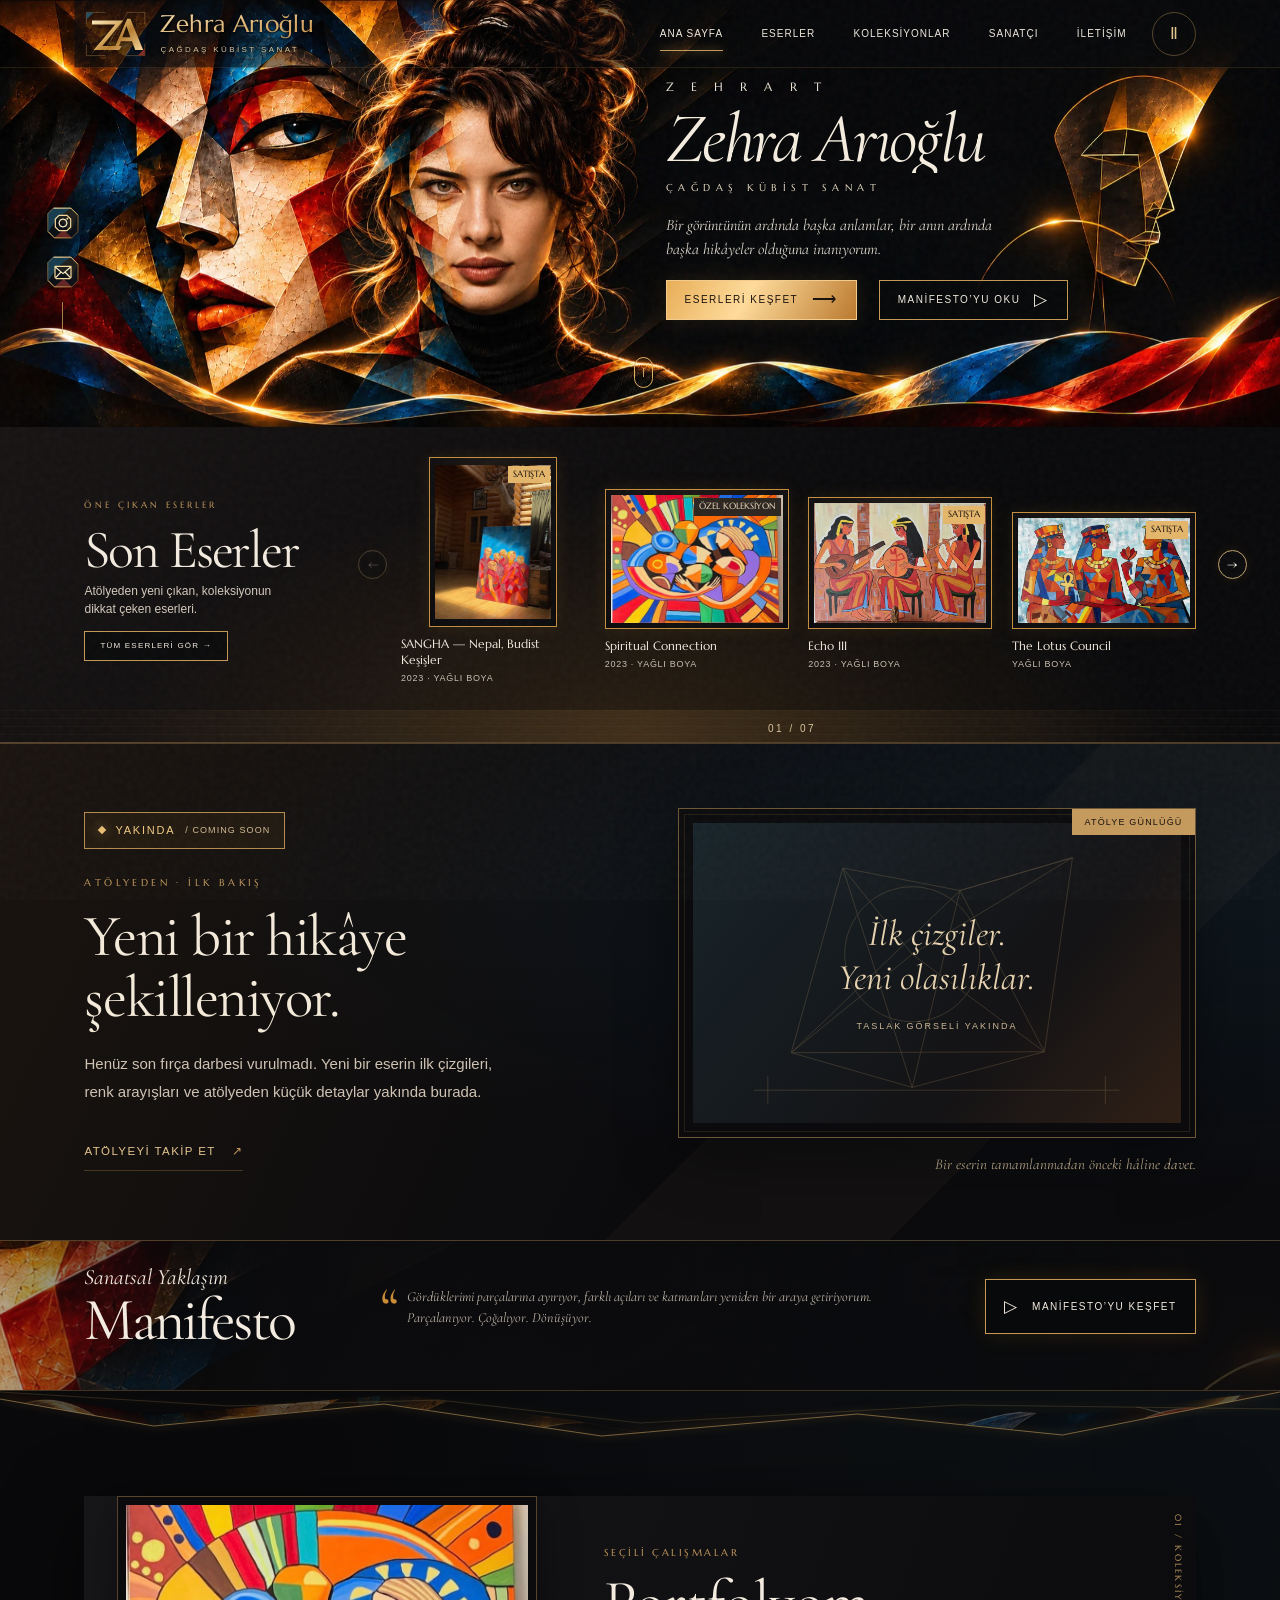
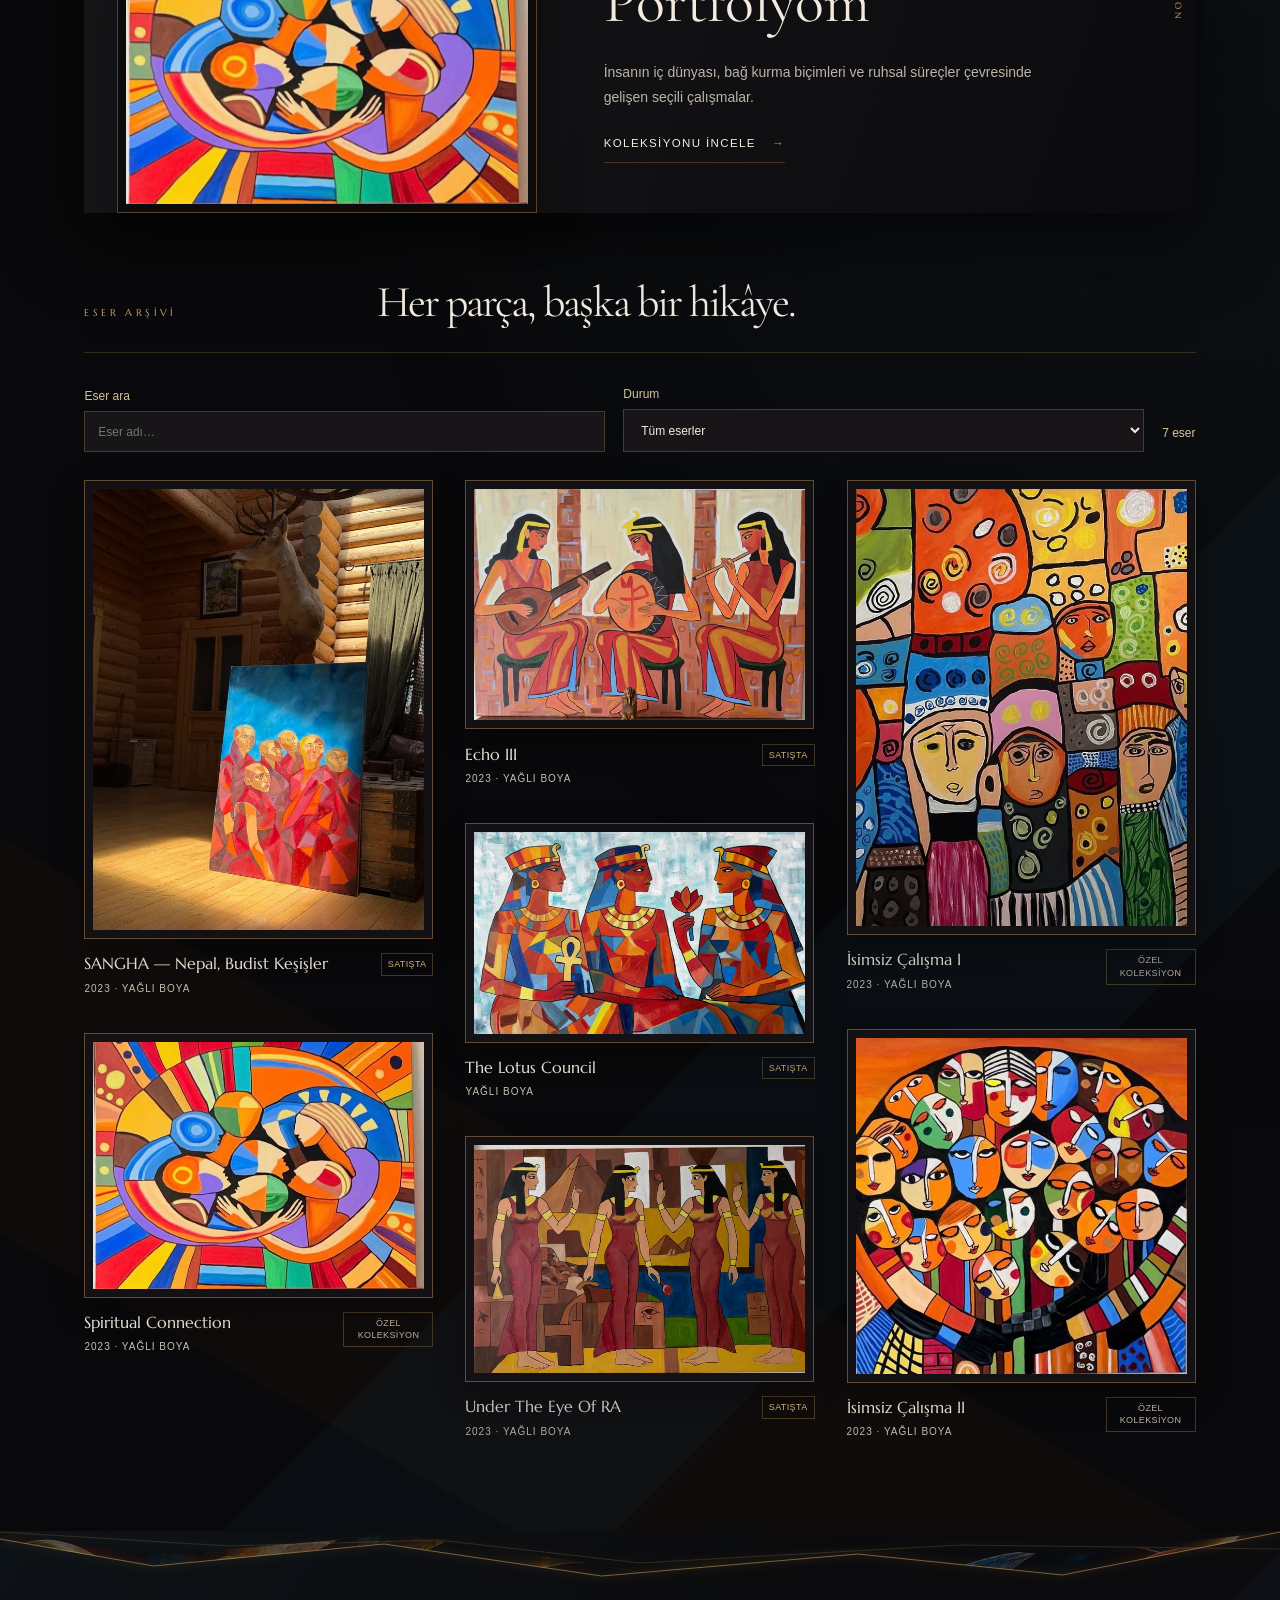
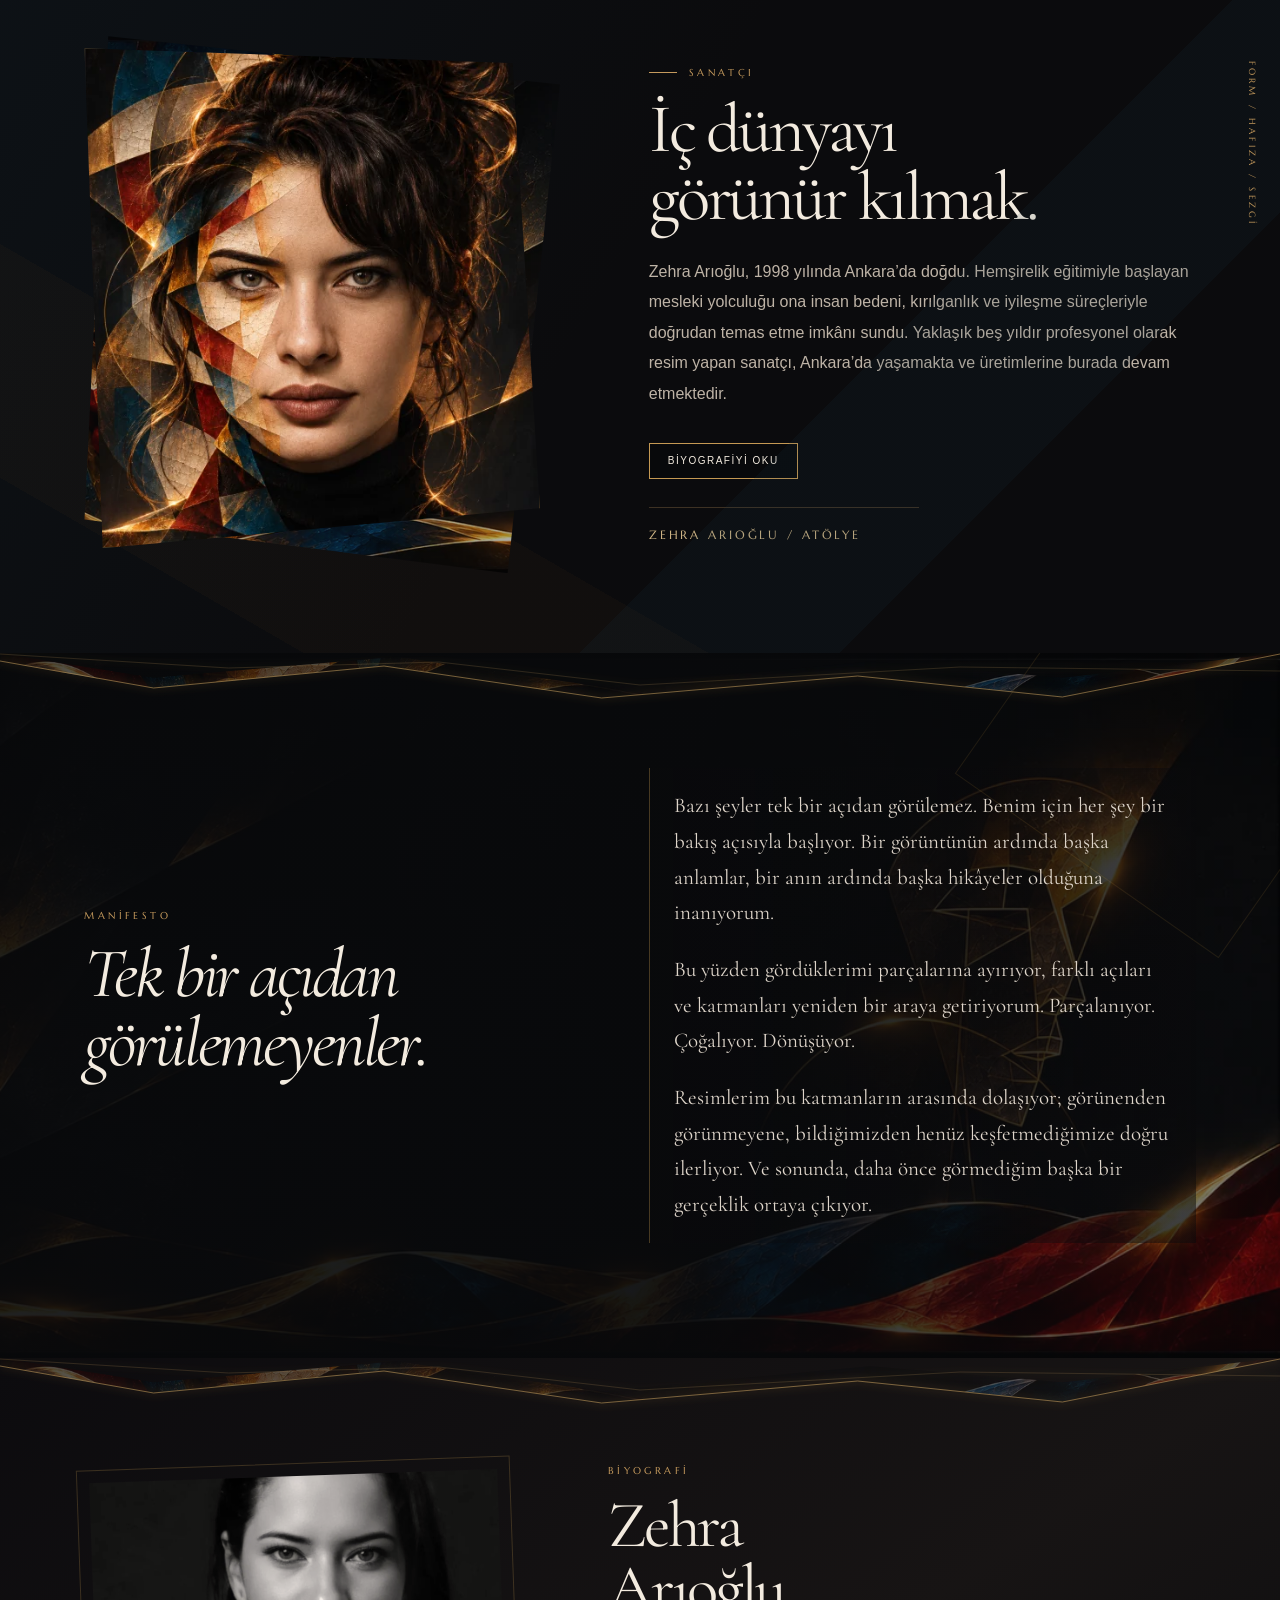
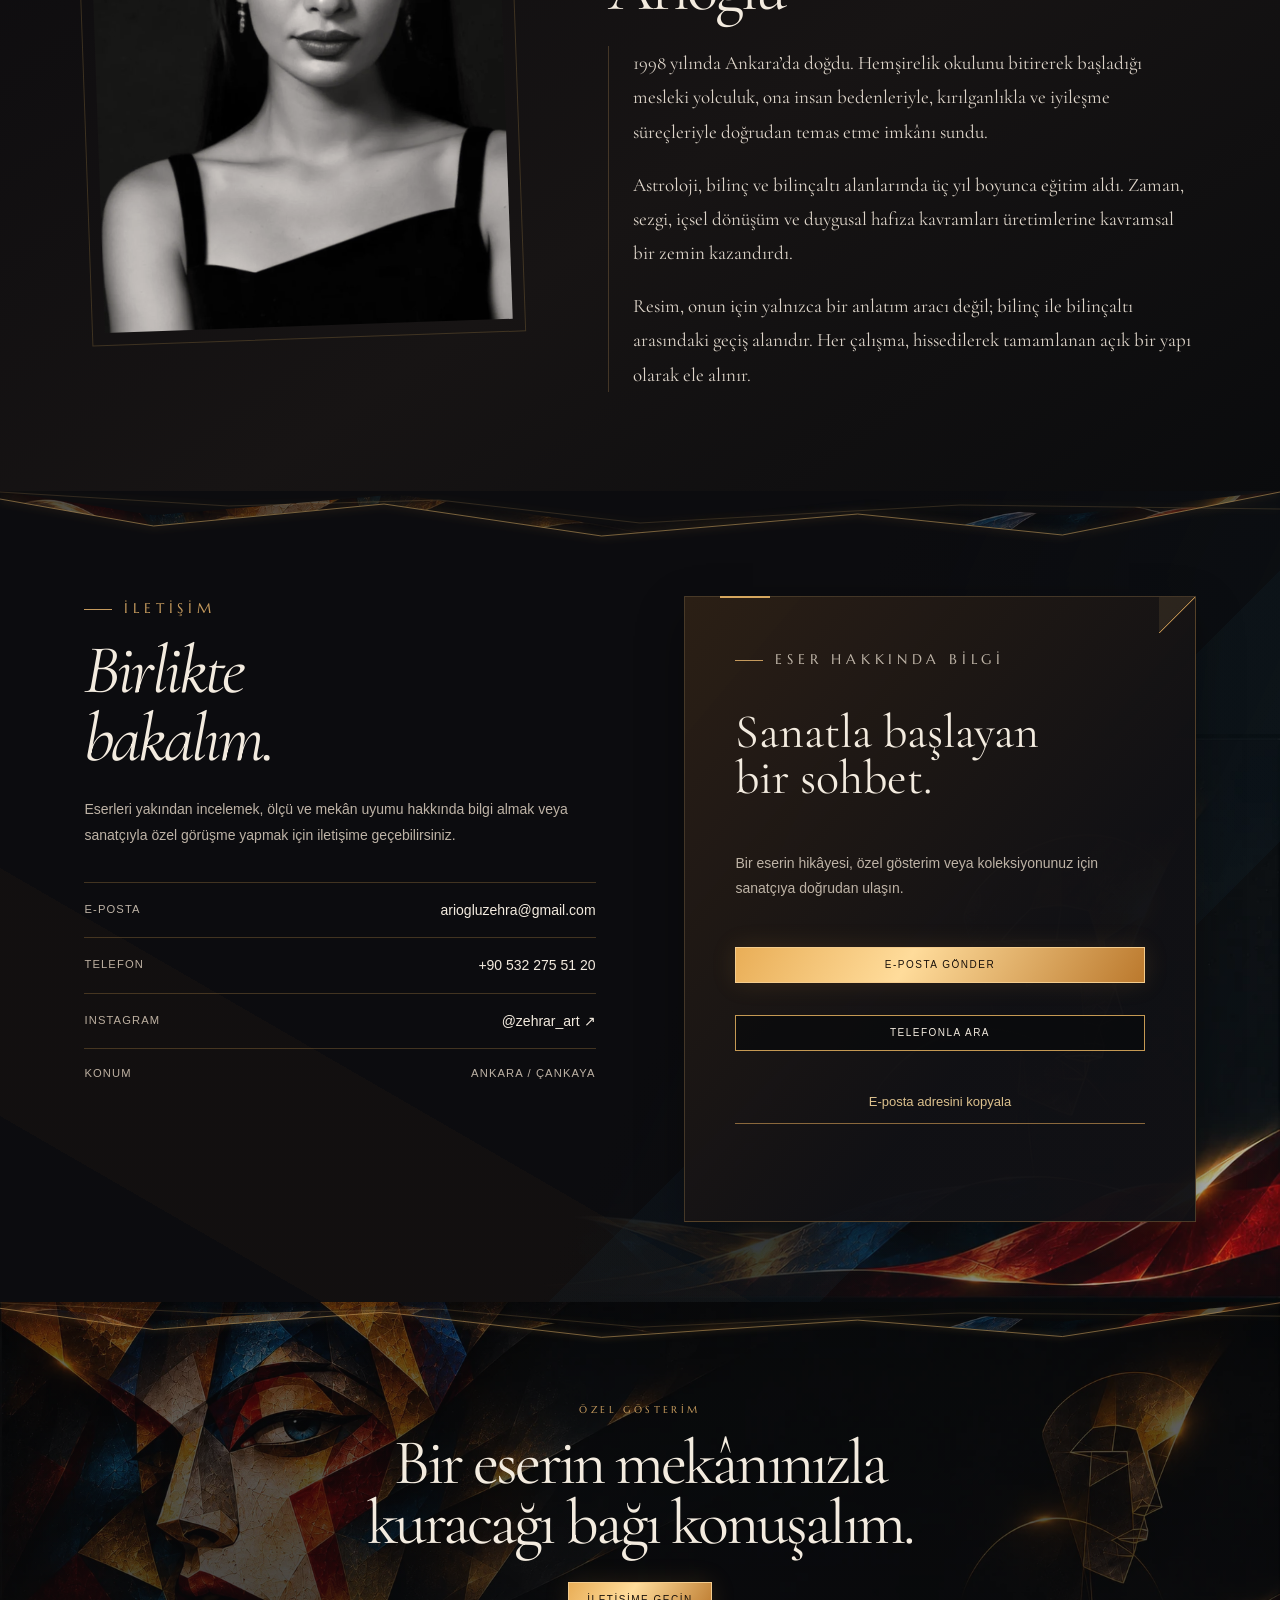
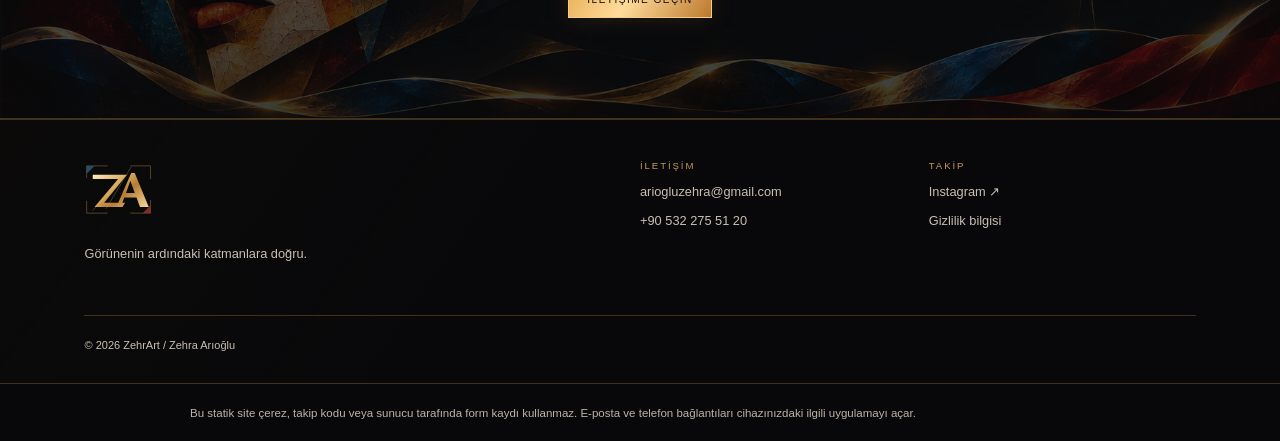
==== commit 4b698556: "Add files via upload" ====
--- a/index.html
+++ b/index.html
@@ -42,7 +42,6 @@
     <div class="hero-actions"><a class="button gold" href="#eserler">Eserleri keşfet <span>⟶</span></a><a class="button outline" href="#manifesto-tam">Manifesto’yu oku <span>▷</span></a></div>
   </div>
   <svg class="wire-face" viewBox="0 0 220 310" aria-hidden="true"><path d="M62 15 161 34l33 68-19 99-54 83-57-44-35-103Z"/><path d="m62 15 31 65-44 53 64 19-49 88m29-160 68-46-16 82-32 36 62 49m-112-70 38 3 14-24m-6 97 39 5-26 26"/><circle cx="103" cy="121" r="4"/></svg>
-  <div class="slide-rail" aria-hidden="true"><b>01</b><span>02</span><span>03</span><span>04</span><i></i></div>
   <a class="scroll-cue" href="#eserler">Kaydır <i></i></a>
 </section>
 
@@ -60,6 +59,24 @@
 <article class="art-card reveal" data-id="work-6" style="--art-ratio:0.7569644572526417"><button class="art-frame static-art" data-art-open data-src="assets/images/untitled-50x70-a.webp" data-title="İsimsiz Çalışma I" data-description="" data-meta="2023 · Yağlı boya · 50 × 70 cm · Özel Koleksiyon"><img src="assets/images/untitled-50x70-a-640.webp" srcset="assets/images/untitled-50x70-a-640.webp 640w, assets/images/untitled-50x70-a.webp 788w" sizes="(max-width:620px) 88vw, (max-width:980px) 44vw, 360px" width="788" height="1041" loading="lazy" decoding="async" alt="İsimsiz Çalışma I"><span class="art-index">06</span></button><div class="art-meta"><div><h3>İsimsiz Çalışma I</h3><p>2023 · Yağlı boya</p></div><span class="status status-private">Özel Koleksiyon</span></div></article>
 <article class="art-card reveal" data-id="work-7" style="--art-ratio:0.9859514687100894"><button class="art-frame static-art" data-art-open data-src="assets/images/untitled-50x70-b.webp" data-title="İsimsiz Çalışma II" data-description="" data-meta="2023 · Yağlı boya · 50 × 70 cm · Özel Koleksiyon"><img src="assets/images/untitled-50x70-b-640.webp" srcset="assets/images/untitled-50x70-b-640.webp 640w, assets/images/untitled-50x70-b.webp 772w" sizes="(max-width:620px) 88vw, (max-width:980px) 44vw, 360px" width="772" height="783" loading="lazy" decoding="async" alt="İsimsiz Çalışma II"><span class="art-index">07</span></button><div class="art-meta"><div><h3>İsimsiz Çalışma II</h3><p>2023 · Yağlı boya</p></div><span class="status status-private">Özel Koleksiyon</span></div></article>
 </div>
+</section>
+
+<section class="upcoming section-shell" id="yakinda" aria-labelledby="upcoming-title">
+  <div class="upcoming-copy reveal">
+    <p class="upcoming-badge"><span aria-hidden="true"></span> YAKINDA <span class="upcoming-english">/ COMING SOON</span></p>
+    <p class="eyebrow upcoming-eyebrow">Atölyeden · İlk bakış</p>
+    <h2 id="upcoming-title">Yeni bir hikâye şekilleniyor.</h2>
+    <p class="upcoming-note">Henüz son fırça darbesi vurulmadı. Yeni bir eserin ilk çizgileri, renk arayışları ve atölyeden küçük detaylar yakında burada.</p>
+    <a class="text-link upcoming-link" href="https://www.instagram.com/zehrar_art" target="_blank" rel="noopener">Atölyeyi takip et <span aria-hidden="true">↗</span></a>
+  </div>
+  <figure class="upcoming-preview reveal">
+    <div class="upcoming-mat">
+      <img class="upcoming-image" alt="Yeni eserden taslak" loading="lazy" hidden>
+      <div class="upcoming-placeholder"><svg viewBox="0 0 440 320" aria-hidden="true" fill="none"><path d="M65 245 120 48 245 72 365 37 335 244 194 282Z"/><path d="m120 48 74 234 51-210 90 172L65 245 245 72 365 37M65 245 194 140 335 244M120 48l74 92 171-103"/><circle cx="194" cy="140" r="72"/><path d="M25 285h390M40 300v-30m360 30v-30"/></svg><span>İlk çizgiler.<br>Yeni olasılıklar.</span><small>TASLAK GÖRSELİ YAKINDA</small></div>
+      <span class="upcoming-stamp">ATÖLYE GÜNLÜĞÜ</span>
+    </div>
+    <figcaption class="upcoming-caption">Bir eserin tamamlanmadan önceki hâline davet.</figcaption>
+  </figure>
 </section>
 
 <section class="manifesto-home" id="manifesto">
--- a/assets/css/finishing.css
+++ b/assets/css/finishing.css
@@ -1,4 +1,6 @@
 /* Final responsive and accessible gallery refinements. */
+.upcoming{position:relative;isolation:isolate;display:grid;grid-template-columns:1fr 1fr;align-items:center;gap:clamp(30px,6vw,90px);padding-block:64px;border-block:1px solid #c59a5d55;background:radial-gradient(ellipse at 90% 30%,#163f5538,transparent 60%),linear-gradient(115deg,#1a140f,#0b0b0e 55%);overflow:hidden}.upcoming:before{content:'';position:absolute;z-index:-1;inset:0;background:linear-gradient(135deg,transparent 62%,#c59a5d0a 62% 78%,transparent 78%);pointer-events:none}.upcoming-copy{max-width:520px}.upcoming-badge{display:inline-flex;align-items:center;gap:10px;padding:9px 14px;margin:0 0 26px;color:#f1cb84;border:1px solid #b58b4d;background:#a9721b15;font:11px/1.5 var(--sans);letter-spacing:.16em}.upcoming-badge>span:first-child{width:6px;height:6px;background:#e9bd72;box-shadow:0 0 12px #e9bd7280;transform:rotate(45deg)}.upcoming-english{color:#d5bc96;font-size:9px;letter-spacing:.12em}.upcoming-eyebrow{font-size:10px}.upcoming h2{font:clamp(38px,4.6vw,68px)/1.04 var(--serif);margin:10px 0 22px;color:#f3e9d9;letter-spacing:-.025em}.upcoming-note{font:15px/1.85 var(--sans);color:#cec2b3;max-width:440px}.upcoming-link{margin-top:12px;color:#e6c58f}.upcoming-preview{margin:0;min-width:0}.upcoming-mat{position:relative;padding:14px;border:1px solid #c59a5d88;background:#0b0b0d;box-shadow:0 18px 55px #0006}.upcoming-mat:before{content:'';position:absolute;inset:5px;border:1px solid #c59a5d25;pointer-events:none}.upcoming-image{display:block;width:100%;height:auto;max-height:440px;object-fit:contain;background:#111013}.upcoming-image[hidden]{display:none}.upcoming-image:not([hidden])+.upcoming-placeholder{display:none}.upcoming-placeholder{display:grid;place-content:center;text-align:center;min-height:300px;position:relative;overflow:hidden;background:linear-gradient(130deg,#18242a,#141315 65%,#302016)}.upcoming-placeholder svg{position:absolute;inset:0;width:100%;height:100%;stroke:#d7b077;stroke-width:.8;opacity:.25}.upcoming-placeholder>span{position:relative;font:italic 36px/1.2 var(--serif);color:#e6d2af}.upcoming-placeholder small{position:relative;margin-top:20px;color:#cbb795;font:9px/1.6 var(--sans);letter-spacing:.22em}.upcoming-stamp{position:absolute;top:0;right:0;padding:8px 12px;background:#c59a5d;color:#17110a;font:9px var(--sans);letter-spacing:.13em}.upcoming-caption{font:italic 15px/1.6 var(--serif);color:#cbb795;margin-top:14px;text-align:right}.upcoming-link:focus-visible{outline:2px solid #f1cb84}
+@media(max-width:620px){.upcoming{grid-template-columns:1fr;padding-block:38px;gap:25px}.upcoming-badge{margin-bottom:20px;font-size:10px}.upcoming h2{font-size:43px}.upcoming-note{font-size:14px}.upcoming-placeholder{min-height:245px}.upcoming-caption{text-align:left}.upcoming-image{max-height:380px}}
 .portfolio-grid{column-fill:balance}.collection-preview{padding-bottom:55px}.site-footer{padding-block:38px 18px;gap:22px}.copyright{padding-top:20px}.site-footer a:not(.footer-mark),.site-footer p{color:#c8bfb2}.art-meta p{color:#c8bfb2!important}
 .motion-toggle{font-size:0;width:44px;height:44px;position:relative}.motion-toggle:after{content:'Ⅱ';font:16px Arial;color:#e4c68b}.motion-toggle[aria-pressed=true]:after{content:'▷'}.motion-toggle:before{content:attr(aria-label);position:absolute;top:100%;right:0;width:max-content;padding:6px 10px;background:#141215;border:1px solid #b9955b;color:#eee3ce;font:12px Arial;opacity:0;pointer-events:none;transform:none}.motion-toggle:hover:before,.motion-toggle:focus-visible:before{opacity:1}
 .motion-paused .reveal{opacity:1!important;transform:none!important;translate:none!important}.motion-paused *{scroll-behavior:auto!important;transition:none!important}.art-card[hidden]{display:none!important}.static-lightbox{overflow-y:auto;overscroll-behavior:contain}.static-lightbox button{min-width:44px;min-height:44px}.static-lightbox .lightbox-description{font-size:15px;line-height:1.7}.static-lightbox [hidden]{display:none!important}.static-lightbox>img{min-height:0}.static-lightbox h3{overflow-wrap:anywhere}.menu-open{overflow:hidden}
